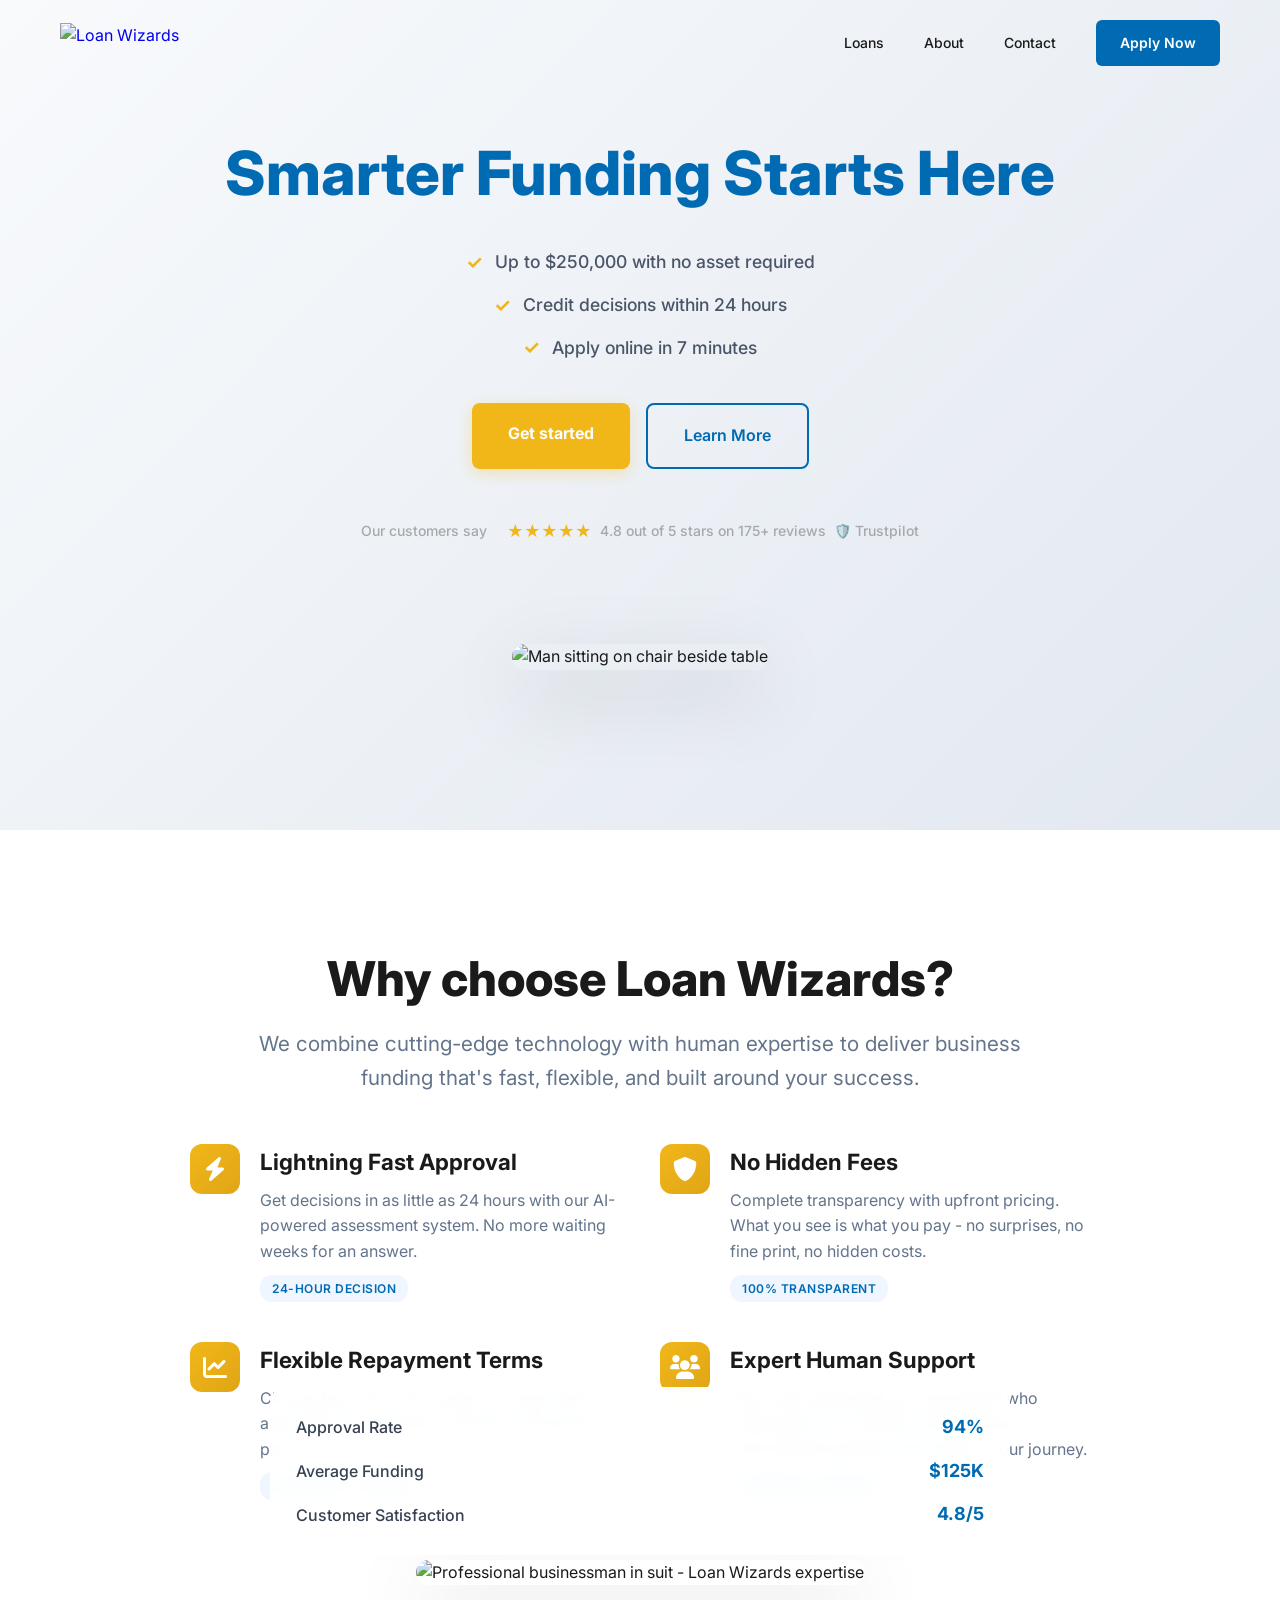
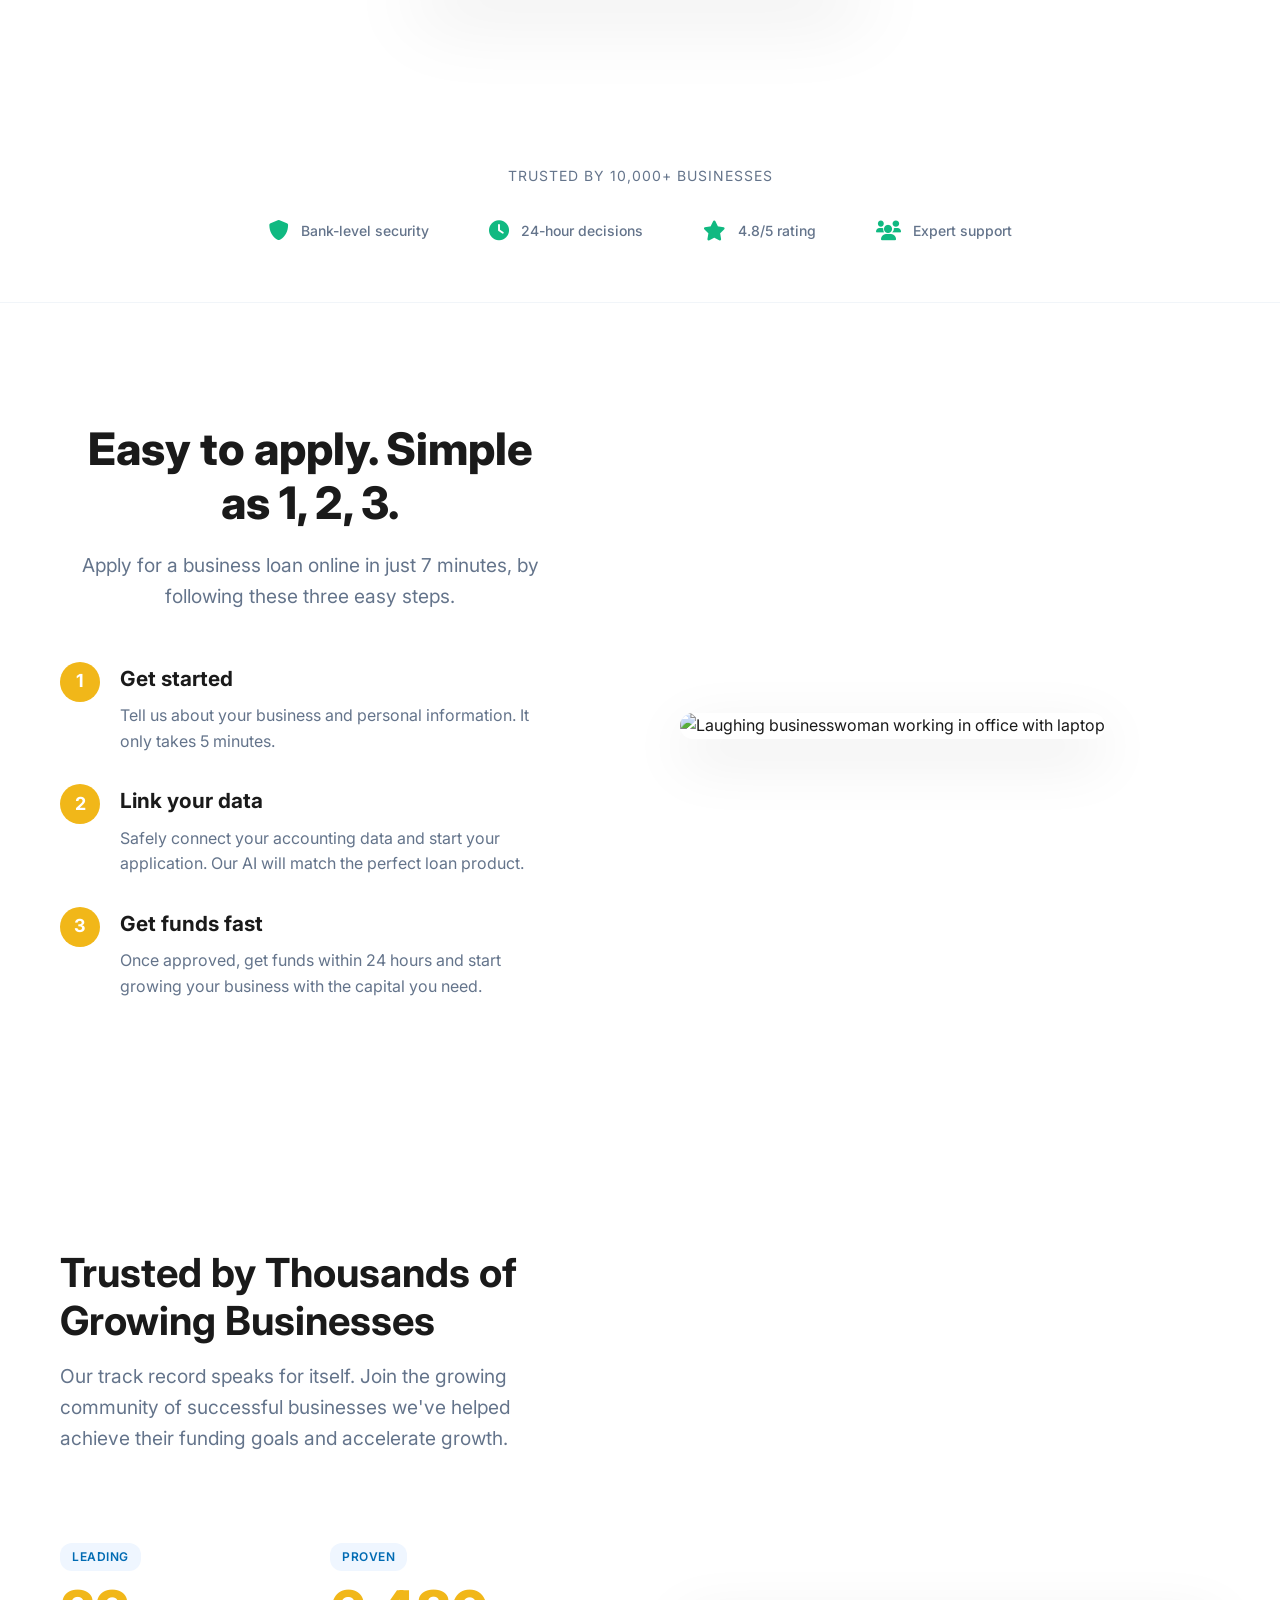
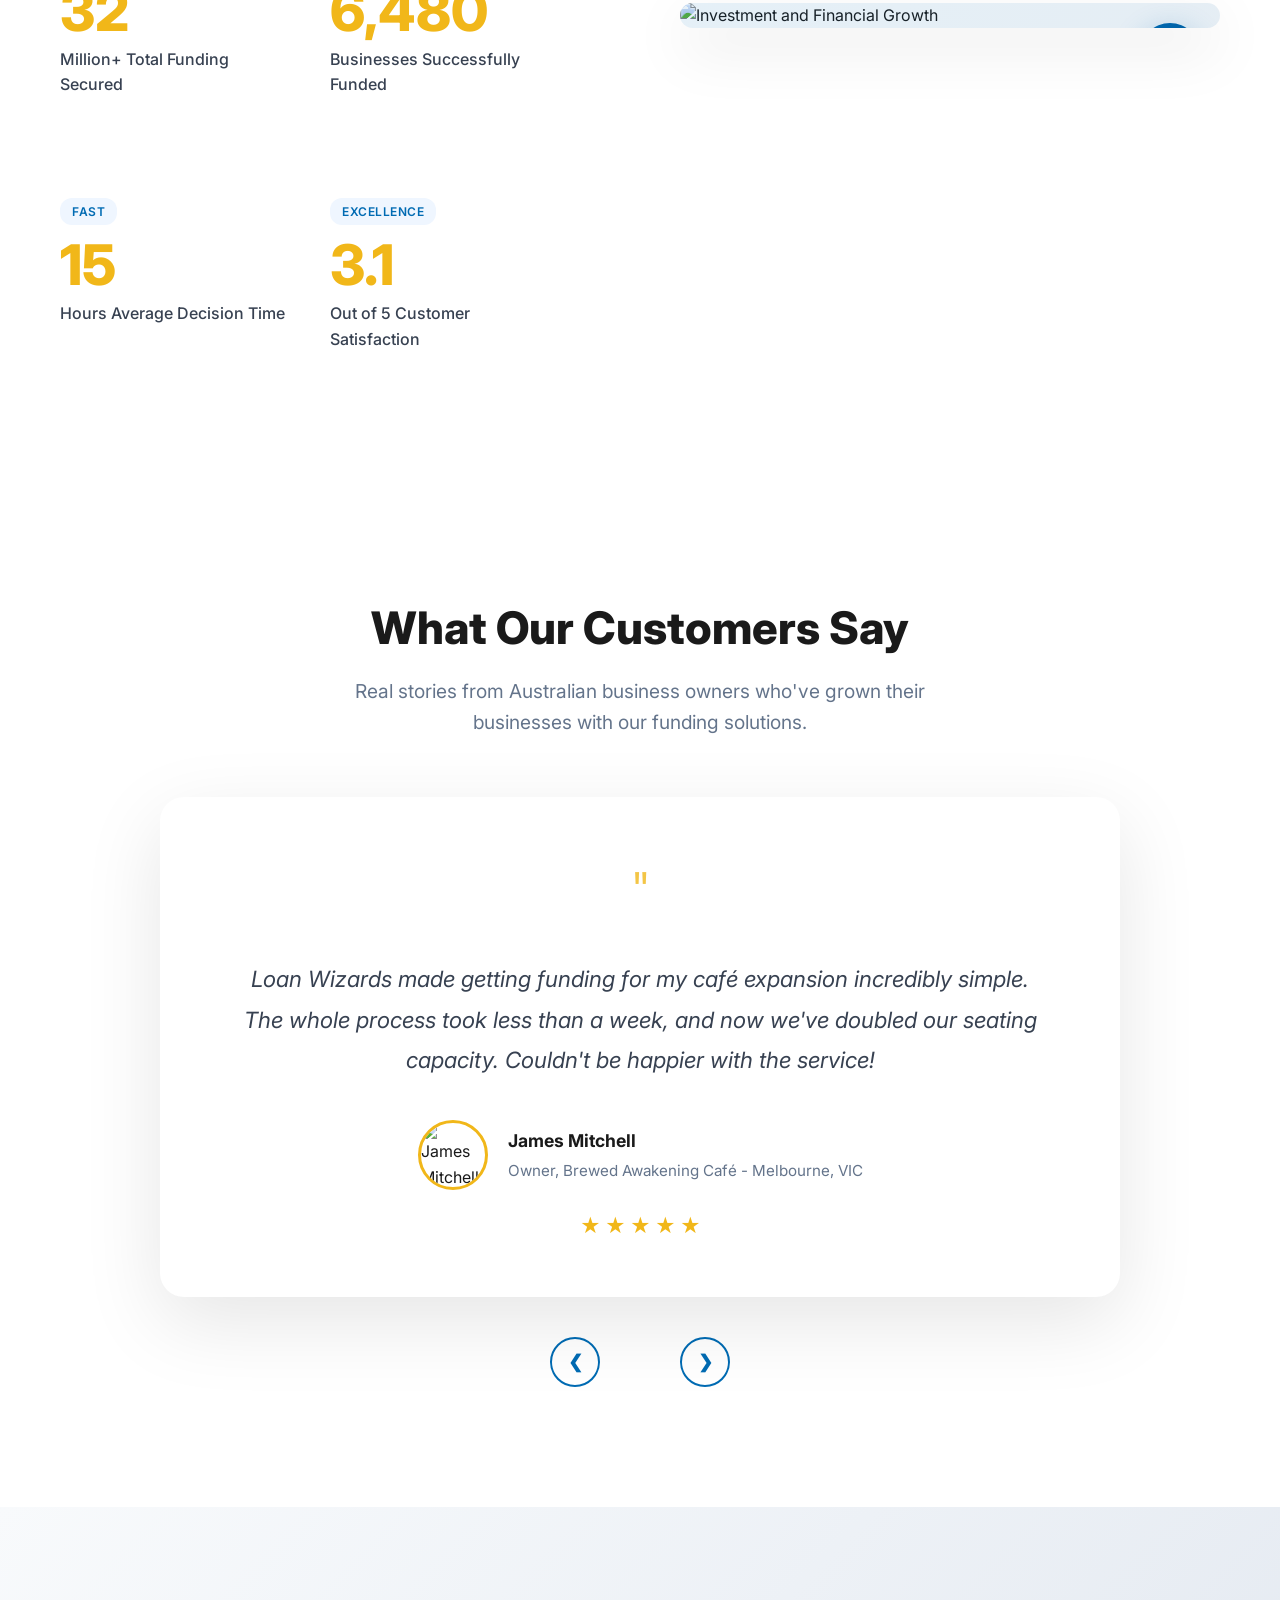
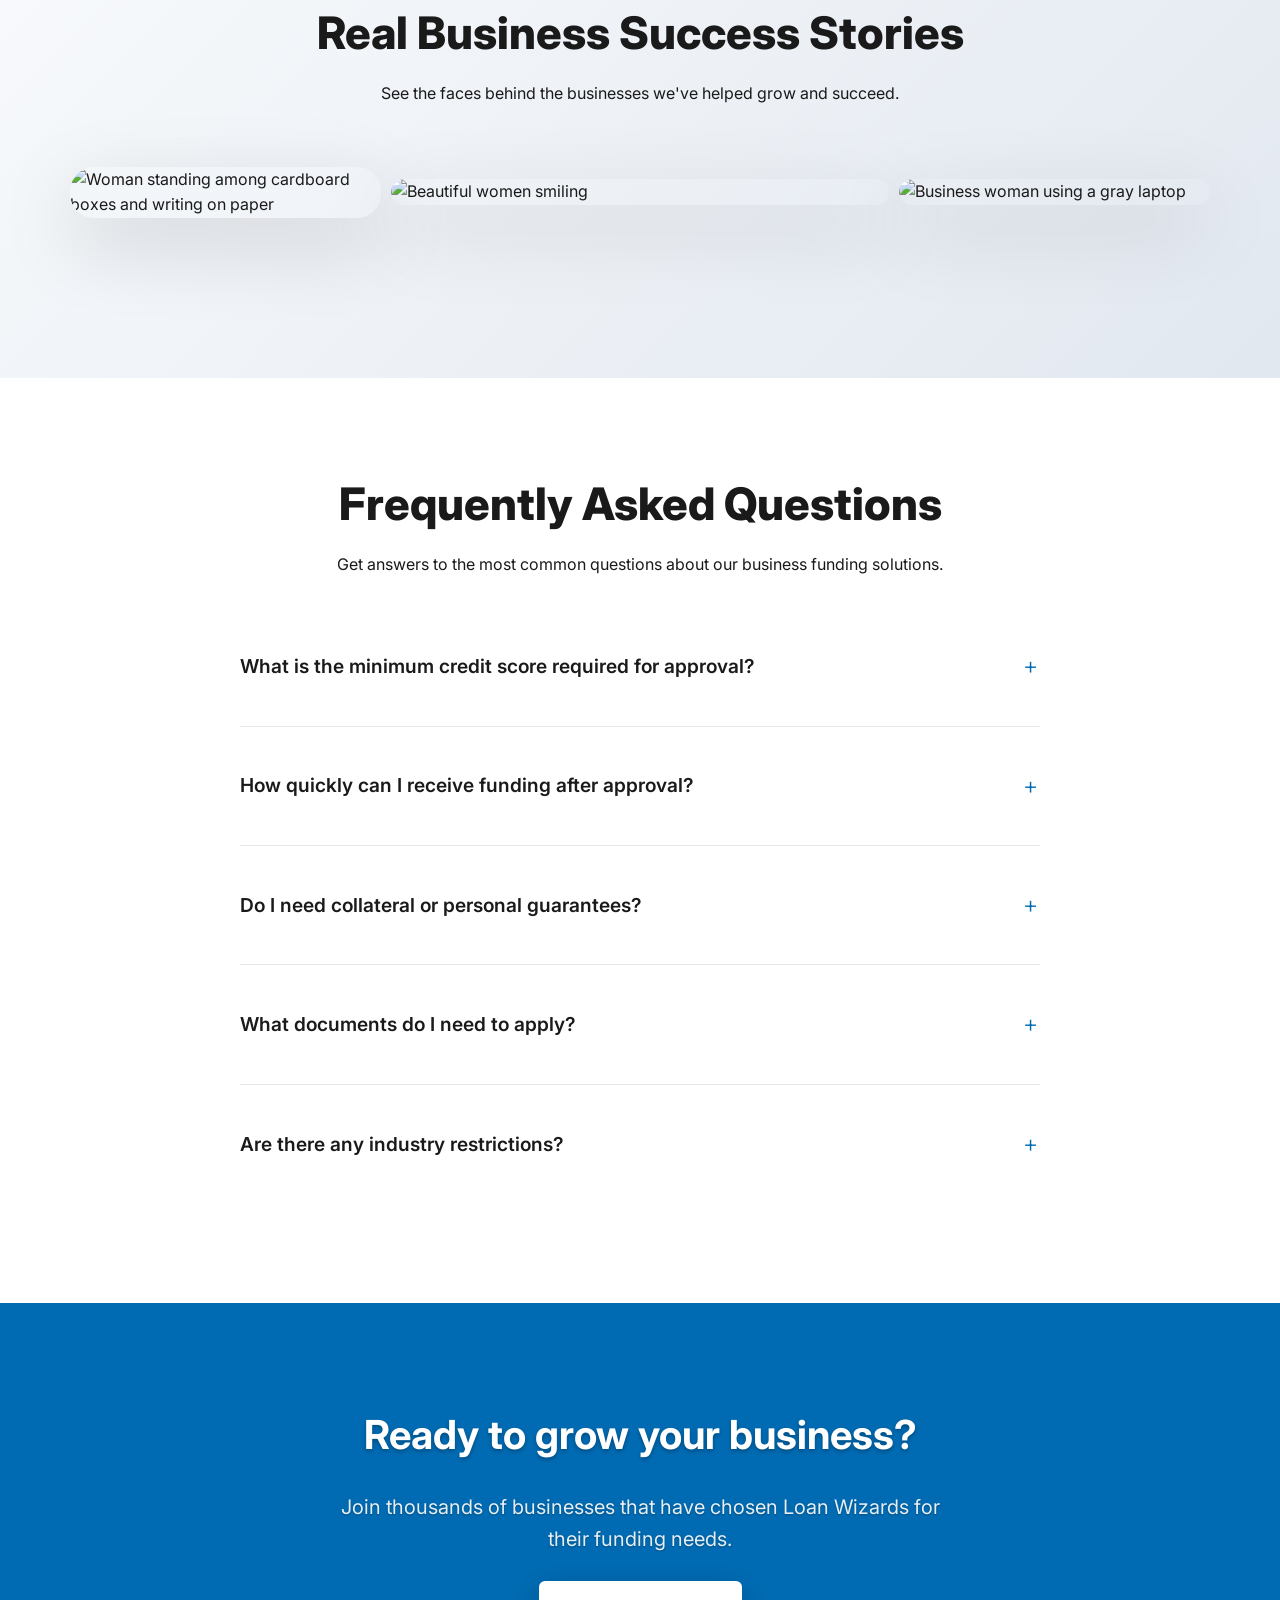
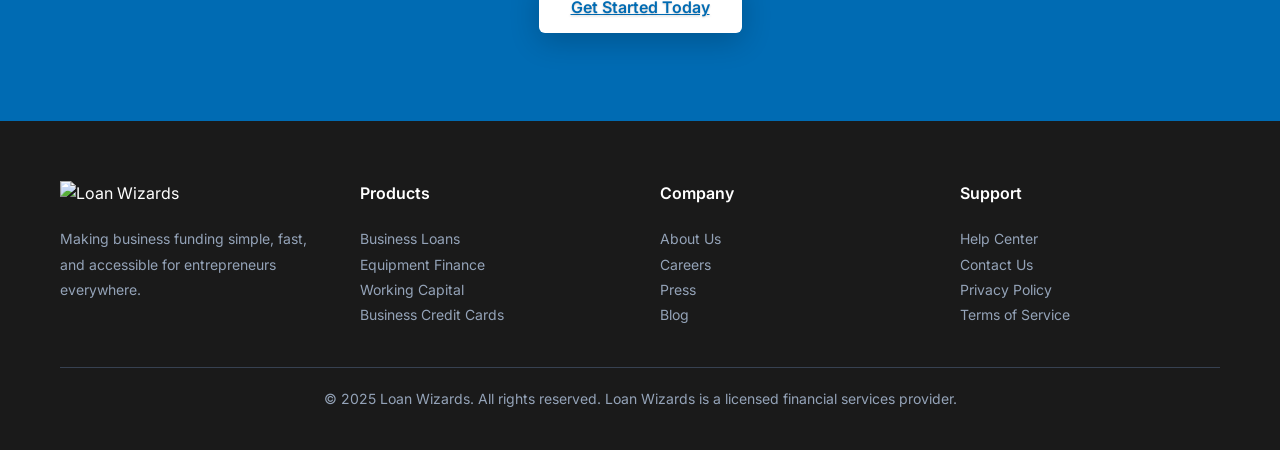
==== index.html @ 568a6875 "Remove left padding from hero features section Co-authored-by: akmalzain880 <akmalzain880@gmail.com>" ====
<!DOCTYPE html>
<html lang="en">
<head>
    <meta charset="UTF-8">
    <meta name="viewport" content="width=device-width, initial-scale=1.0">
    <title>Loan Wizards - Business Funding Made Simple</title>
    <link href="https://fonts.googleapis.com/css2?family=Inter:wght@300;400;500;600;700&display=swap" rel="stylesheet">
    <link href="https://cdnjs.cloudflare.com/ajax/libs/font-awesome/6.0.0/css/all.min.css" rel="stylesheet">
    <style>
        * {
            margin: 0;
            padding: 0;
            box-sizing: border-box;
        }

        body {
            font-family: 'Inter', sans-serif;
            line-height: 1.6;
            color: #1a1a1a;
            overflow-x: hidden;
        }

        .container {
            max-width: 1200px;
            margin: 0 auto;
            padding: 0 20px;
        }

        /* Header */
        .header {
            position: fixed;
            top: 0;
            left: 0;
            right: 0;
            background: transparent;
            z-index: 1000;
            padding: 20px 0;
            transition: background 0.3s ease;
        }

        .header.scrolled {
            background: rgba(255, 255, 255, 0.95);
            backdrop-filter: blur(10px);
            border-bottom: 1px solid rgba(0,0,0,0.1);
        }

        .header-content {
            display: flex;
            align-items: center;
            justify-content: space-between;
        }

        .header-nav-group {
            display: flex;
            align-items: center;
            gap: 40px;
        }

        .logo {
            display: flex;
            align-items: center;
            text-decoration: none;
        }

        .logo img {
            height: 40px;
        }

        .nav-menu {
            display: flex;
            align-items: center;
            gap: 40px;
            list-style: none;
        }

        .nav-menu li a {
            text-decoration: none;
            color: #1a1a1a;
            font-weight: 500;
            font-size: 14px;
            transition: color 0.3s ease;
        }

        .nav-menu li a:hover {
            color: #006bb3;
        }

        .mobile-nav-menu {
            display: none;
            position: absolute;
            top: 100%;
            left: 0;
            right: 0;
            background: white;
            box-shadow: 0 4px 20px rgba(0,0,0,0.1);
            border-top: 1px solid #e5e7eb;
            z-index: 999;
        }

        .mobile-nav-menu.active {
            display: block;
        }

        .mobile-nav-menu ul {
            list-style: none;
            padding: 20px 0;
            margin: 0;
        }

        .mobile-nav-menu li {
            padding: 0;
        }

        .mobile-nav-menu li a {
            display: block;
            padding: 15px 20px;
            color: #1a1a1a;
            text-decoration: none;
            font-weight: 500;
            font-size: 16px;
            border-bottom: 1px solid #f3f4f6;
            transition: background-color 0.3s ease;
        }

        .mobile-nav-menu li a:hover {
            background-color: #f8fafc;
            color: #006bb3;
        }

        .mobile-nav-menu li:last-child a {
            border-bottom: none;
        }

        .mobile-nav-menu .mobile-apply-btn {
            background: #006bb3;
            color: white !important;
            margin: 10px 20px;
            border-radius: 6px;
            text-align: center;
            font-weight: 600;
            border: none;
        }

        .mobile-nav-menu .mobile-apply-btn:hover {
            background: #005494 !important;
            color: #ffffff !important;
            transform: translateY(-1px);
            box-shadow: 0 4px 15px rgba(0, 107, 179, 0.3);
        }

        .mobile-nav-menu .mobile-apply-btn:active {
            background: #004084 !important;
            color: #ffffff !important;
            transform: translateY(0);
            box-shadow: 0 2px 8px rgba(0, 107, 179, 0.2);
        }

        .header-cta {
            background: #006bb3;
            color: white;
            padding: 12px 24px;
            border-radius: 6px;
            text-decoration: none;
            font-weight: 600;
            font-size: 14px;
            transition: all 0.3s ease;
        }

        .header-cta:hover {
            background: #005494;
            color: #ffffff;
            transform: translateY(-1px);
            box-shadow: 0 4px 15px rgba(0, 107, 179, 0.3);
        }

        .header-cta:active {
            background: #004084;
            color: #ffffff;
            transform: translateY(0);
            box-shadow: 0 2px 8px rgba(0, 107, 179, 0.2);
        }

        .mobile-menu-btn {
            display: none;
            background: none;
            border: none;
            font-size: 24px;
            cursor: pointer;
            color: #1a1a1a;
            padding: 8px;
            border-radius: 4px;
            transition: color 0.3s ease;
        }

        .mobile-menu-btn:hover {
            color: #006bb3;
        }

        /* Hero Section */
        .hero {
            padding: 140px 0 120px;
            background: linear-gradient(135deg, #f8fafc 0%, #e2e8f0 100%);
            position: relative;
            color: #1a1a1a;
            min-height: 90vh;
        }

        .hero-container {
            max-width: 1000px;
            margin: 0 auto;
            padding: 0 20px;
            display: flex;
            flex-direction: column;
            align-items: center;
            text-align: center;
        }

        .hero-content {
            text-align: center;
            position: relative;
            z-index: 2;
            margin-bottom: 60px;
        }

        .hero-image-section {
            position: relative;
            z-index: 2;
            width: 100%;
            display: flex;
            justify-content: center;
            align-items: center;
        }

        .hero-single-image {
            display: flex;
            justify-content: center;
            align-items: center;
            margin: 40px 0;
        }

        .hero-main-image {
            width: 100%;
            max-width: 800px;
            height: auto;
            border-radius: 24px;
            box-shadow: 0 25px 80px rgba(0,0,0,0.15);
        }

        /* Business Gallery Section */
        .business-gallery {
            padding: 100px 0;
            background: linear-gradient(135deg, #f8fafc 0%, #e2e8f0 100%);
        }

        .hero-gallery {
            display: grid;
            grid-template-columns: 2fr 3fr 2fr;
            gap: 10px;
            align-items: center;
            margin: 60px 0;
            padding: 0 10px;
        }

        /* FAQ Section */
        .faq {
            padding: 100px 0;
            background: #ffffff;
        }

        .faq-container {
            max-width: 800px;
            margin: 0 auto;
        }

        .faq-item {
            border-bottom: 1px solid #e5e7eb;
            margin-bottom: 20px;
            padding-bottom: 20px;
        }

        .faq-item:last-child {
            border-bottom: none;
            margin-bottom: 0;
        }

        .faq-question {
            display: flex;
            justify-content: space-between;
            align-items: center;
            cursor: pointer;
            padding: 20px 0;
            transition: all 0.3s ease;
        }

        .faq-question:hover {
            color: #006bb3;
        }

        .faq-question h3 {
            font-size: 1.2rem;
            font-weight: 600;
            color: #1a1a1a;
            margin: 0;
            line-height: 1.4;
            flex: 1;
            padding-right: 20px;
        }

        .faq-toggle {
            font-size: 1.5rem;
            font-weight: 300;
            color: #006bb3;
            transition: transform 0.3s ease;
            min-width: 20px;
            text-align: center;
        }

        .faq-item.active .faq-toggle {
            transform: rotate(45deg);
        }

        .faq-answer {
            max-height: 0;
            overflow: hidden;
            transition: max-height 0.3s ease, padding 0.3s ease;
            padding: 0 0 0 0;
        }

        .faq-item.active .faq-answer {
            max-height: 200px;
            padding: 0 0 20px 0;
        }

        .faq-answer p {
            color: #64748b;
            line-height: 1.6;
            margin: 0;
            font-size: 1rem;
        }

        .hero-image {
            position: relative;
            border-radius: 24px;
            overflow: hidden;
            box-shadow: 0 25px 80px rgba(0,0,0,0.15);
            width: 100%;
        }



        .hero-image img {
            width: 100%;
            height: auto;
            display: block;
            border-radius: 24px;
        }



        /* Responsive adjustments */
        @media (min-width: 1200px) {
            .hero-gallery {
                grid-template-columns: 2.5fr 4fr 2.5fr;
            }

            .hero-container {
                max-width: 1200px;
            }

            .hero-main-image {
                max-width: 900px;
            }
        }

        @media (min-width: 1600px) {
            .hero-gallery {
                grid-template-columns: 3fr 5fr 3fr;
                padding: 0 30px;
            }

            .hero-main-image {
                max-width: 1000px;
            }
        }

        .hero h1 {
            font-size: 3.8rem;
            font-weight: 800;
            color: #006bb3;
            margin-bottom: 40px;
            line-height: 1.1;
            text-align: center;
        }

        .hero-features {
            list-style: none;
            margin: 30px 0;
            padding: 0;
            text-align: center;
        }

        .hero-features li {
            display: flex;
            align-items: center;
            justify-content: center;
            margin-bottom: 12px;
            font-size: 1.1rem;
            color: #4a5568;
            font-weight: 500;
        }

        .hero-features li::before {
            content: '✓';
            color: #f1b719;
            font-weight: bold;
            margin-right: 12px;
            font-size: 1.2rem;
        }

        .hero-buttons {
            display: flex;
            gap: 16px;
            margin-top: 40px;
            justify-content: center;
        }

        .btn-primary {
            background: #f1b719;
            color: white;
            padding: 18px 36px;
            border: none;
            border-radius: 8px;
            font-size: 16px;
            font-weight: 700;
            text-decoration: none;
            transition: all 0.3s ease;
            display: inline-block;
            box-shadow: 0 4px 15px rgba(241, 183, 25, 0.3);
        }

        .btn-primary:hover {
            background: #e0a516;
            transform: translateY(-2px);
            box-shadow: 0 6px 20px rgba(241, 183, 25, 0.4);
            color: #1a1a1a;
        }

        .btn-primary:active {
            background: #d49414;
            transform: translateY(0);
            box-shadow: 0 3px 10px rgba(241, 183, 25, 0.3);
            color: #1a1a1a;
        }

        .btn-secondary {
            background: transparent;
            color: #006bb3;
            padding: 18px 36px;
            border: 2px solid #006bb3;
            border-radius: 8px;
            font-size: 16px;
            font-weight: 600;
            text-decoration: none;
            transition: all 0.3s ease;
            display: inline-block;
        }

        .btn-secondary:hover {
            background: #006bb3;
            color: #ffffff;
            border-color: #006bb3;
            transform: translateY(-2px);
            box-shadow: 0 6px 20px rgba(0, 107, 179, 0.3);
        }

        .btn-secondary:active {
            background: #005494;
            color: #ffffff;
            border-color: #005494;
            transform: translateY(0);
            box-shadow: 0 3px 10px rgba(0, 107, 179, 0.2);
        }

        .hero-trust {
            margin-top: 50px;
            display: flex;
            align-items: center;
            justify-content: center;
            gap: 20px;
            flex-wrap: wrap;
        }

        .trust-text {
            color: #a6a9ab;
            font-size: 14px;
            font-weight: 500;
        }

        .trust-rating {
            display: flex;
            align-items: center;
            gap: 8px;
        }

        .stars {
            color: #f1b719;
            font-size: 16px;
        }

        .rating-text {
            color: #a6a9ab;
            font-size: 14px;
            font-weight: 500;
        }

        .trustpilot {
            color: #a6a9ab;
            font-size: 14px;
            font-weight: 500;
        }

        .cta-form {
            background: rgba(255, 255, 255, 0.85);
            backdrop-filter: blur(10px);
            padding: 40px;
            border-radius: 12px;
            box-shadow: 0 8px 30px rgba(0,0,0,0.15);
            border: 1px solid rgba(255, 255, 255, 0.2);
            width: 100%;
            max-width: 450px;
        }

        .form-group {
            margin-bottom: 24px;
            text-align: left;
        }

        .form-group label {
            display: block;
            margin-bottom: 8px;
            font-weight: 600;
            color: #1a1a1a;
            font-size: 14px;
            text-shadow: 0 1px 2px rgba(255, 255, 255, 0.8);
        }

        .form-group input, .form-group select {
            width: 100%;
            padding: 12px 16px;
            border: 1px solid rgba(209, 213, 219, 0.8);
            border-radius: 6px;
            font-size: 16px;
            transition: border-color 0.3s ease;
            background: rgba(255, 255, 255, 0.9);
            color: #1a1a1a;
            font-weight: 500;
        }

        .form-group input:focus, .form-group select:focus {
            outline: none;
            border-color: #006bb3;
            box-shadow: 0 0 0 3px rgba(0, 107, 179, 0.1);
        }

        .cta-button {
            background: #006bb3;
            color: white;
            padding: 16px 32px;
            border: none;
            border-radius: 6px;
            font-size: 16px;
            font-weight: 600;
            cursor: pointer;
            transition: all 0.3s ease;
            width: 100%;
            text-shadow: 0 1px 2px rgba(0, 0, 0, 0.2);
            box-shadow: 0 4px 15px rgba(0, 107, 179, 0.3);
        }

        .cta-button:hover {
            background: #005494 !important;
            color: white !important;
            transform: translateY(-1px);
            box-shadow: 0 6px 20px rgba(0, 107, 179, 0.4);
        }

        .cta-button:active,
        .cta-button:focus {
            background: #004080 !important;
            color: white !important;
            transform: translateY(0);
            box-shadow: 0 2px 10px rgba(0, 107, 179, 0.3);
            outline: none;
        }

        .cta-form .cta-button:hover,
        .cta-form .cta-button:active,
        .cta-form .cta-button:focus {
            background: #005494 !important;
            color: white !important;
        }

        .form-note {
            text-align: center;
            font-size: 12px;
            color: #374151;
            margin-top: 16px;
            font-weight: 500;
            text-shadow: 0 1px 2px rgba(255, 255, 255, 0.8);
        }

        /* Trust Indicators */
        .trust-section {
            padding: 60px 0;
            background: white;
            border-bottom: 1px solid #f1f5f9;
        }

        .trust-content {
            text-align: center;
        }

        .trust-title {
            font-size: 14px;
            color: #64748b;
            margin-bottom: 32px;
            text-transform: uppercase;
            letter-spacing: 1px;
        }

        .trust-logos {
            display: flex;
            align-items: center;
            justify-content: center;
            gap: 60px;
            flex-wrap: wrap;
        }

        .trust-item {
            display: flex;
            align-items: center;
            gap: 12px;
            color: #64748b;
            font-size: 14px;
            font-weight: 500;
        }

        .trust-item i {
            font-size: 20px;
            color: #10b981;
        }

        /* Why Choose Section - Revamped Design */
        .features {
            padding: 120px 0;
            background: white;
            position: relative;
        }

        .why-choose-container {
            max-width: 1000px;
            margin: 0 auto;
            padding: 0 20px;
            display: flex;
            flex-direction: column;
            align-items: center;
            text-align: center;
        }

        .why-choose-content {
            padding-right: 0;
            margin-bottom: 60px;
            width: 100%;
        }

        .features-header {
            margin-bottom: 50px;
            text-align: center;
        }

        .features h2 {
            font-size: 3rem;
            font-weight: 800;
            color: #1a1a1a;
            margin-bottom: 20px;
            line-height: 1.2;
            text-align: center;
        }

        .features-subtitle {
            font-size: 1.3rem;
            color: #64748b;
            line-height: 1.6;
            margin-bottom: 40px;
            text-align: center;
            max-width: 800px;
            margin-left: auto;
            margin-right: auto;
        }

        .why-choose-benefits {
            list-style: none;
            padding: 0;
            margin: 0;
            display: grid;
            grid-template-columns: 1fr 1fr;
            gap: 40px;
            max-width: 900px;
            margin-left: auto;
            margin-right: auto;
        }

        .benefit-item {
            display: flex;
            align-items: flex-start;
            margin-bottom: 0;
            padding: 0;
            background: none;
            border-radius: 0;
            box-shadow: none;
            transition: none;
            text-align: left;
        }

        .benefit-item:hover {
            transform: none;
            box-shadow: none;
        }

        .benefit-icon {
            width: 50px;
            height: 50px;
            background: linear-gradient(135deg, #f1b719 0%, #e0a516 100%);
            border-radius: 12px;
            display: flex;
            align-items: center;
            justify-content: center;
            font-size: 24px;
            color: white;
            margin-right: 20px;
            flex-shrink: 0;
        }

        .benefit-content h3 {
            font-size: 1.4rem;
            font-weight: 700;
            color: #1a1a1a;
            margin: 0 0 8px 0;
        }

        .benefit-content p {
            color: #64748b;
            line-height: 1.6;
            margin: 0;
            font-size: 1rem;
        }

        .benefit-metric {
            background: #eff6ff;
            color: #006bb3;
            padding: 4px 12px;
            border-radius: 12px;
            font-size: 12px;
            font-weight: 600;
            text-transform: uppercase;
            letter-spacing: 0.5px;
            margin-top: 10px;
            display: inline-block;
        }

        .why-choose-image {
            position: relative;
            width: 100%;
            max-width: 800px;
        }

        .why-choose-image img {
            width: 100%;
            height: 500px;
            object-fit: cover;
            border-radius: 24px;
            box-shadow: 0 25px 80px rgba(0,0,0,0.15);
        }

        .image-overlay {
            position: absolute;
            bottom: 30px;
            left: 30px;
            right: 30px;
            background: rgba(255, 255, 255, 0.95);
            backdrop-filter: blur(10px);
            border-radius: 16px;
            padding: 25px;
            border: 1px solid rgba(255, 255, 255, 0.2);
        }

        .overlay-stat {
            display: flex;
            align-items: center;
            justify-content: space-between;
            margin-bottom: 15px;
        }

        .overlay-stat:last-child {
            margin-bottom: 0;
        }

        .stat-label {
            font-size: 14px;
            color: #64748b;
            font-weight: 500;
        }

        .stat-value {
            font-size: 18px;
            font-weight: 700;
            color: #006bb3;
        }

        /* How It Works - Moula Style */
        .how-it-works {
            padding: 120px 0;
            background: white;
            position: relative;
        }

        .how-it-works-container {
            max-width: 1200px;
            margin: 0 auto;
            padding: 0 20px;
            display: grid;
            grid-template-columns: 1fr 1fr;
            gap: 80px;
            align-items: center;
        }

        .how-it-works-content {
            padding-right: 40px;
        }

        .section-header {
            margin-bottom: 50px;
            text-align: center;
        }

        .section-header h2 {
            font-size: 2.8rem;
            font-weight: 800;
            color: #1a1a1a;
            margin-bottom: 20px;
            line-height: 1.2;
        }

        .section-subtitle {
            font-size: 1.2rem;
            color: #64748b;
            margin-bottom: 40px;
            line-height: 1.6;
        }

        .steps-list {
            list-style: none;
            padding: 0;
            margin: 0;
        }

        .step-item {
            display: flex;
            align-items: flex-start;
            margin-bottom: 30px;
            padding: 0;
        }

        .step-number {
            width: 40px;
            height: 40px;
            background: #f1b719;
            color: white;
            border-radius: 50%;
            display: flex;
            align-items: center;
            justify-content: center;
            font-size: 18px;
            font-weight: 700;
            margin-right: 20px;
            flex-shrink: 0;
        }

        .step-content h3 {
            font-size: 1.3rem;
            font-weight: 700;
            color: #1a1a1a;
            margin-bottom: 8px;
        }

        .step-content p {
            color: #64748b;
            line-height: 1.6;
            font-size: 1rem;
            margin: 0;
        }

        .how-it-works-image {
            position: relative;
        }

        .how-it-works-image img {
            width: 100%;
            height: 500px;
            object-fit: cover;
            border-radius: 16px;
            box-shadow: 0 20px 60px rgba(0,0,0,0.1);
        }

        /* Testimonials Section - Redesigned */
        .testimonials {
            padding: 120px 0;
            background: #ffffff;
            position: relative;
        }

        .testimonials-container {
            max-width: 1000px;
            margin: 0 auto;
            padding: 0 20px;
        }

        .testimonials-header {
            text-align: center;
            margin-bottom: 60px;
        }

        .testimonials-header h2 {
            font-size: 2.8rem;
            font-weight: 800;
            color: #1a1a1a;
            margin-bottom: 20px;
            line-height: 1.2;
        }

        .testimonials-header p {
            font-size: 1.2rem;
            color: #64748b;
            max-width: 600px;
            margin: 0 auto;
        }

        /* Simple Carousel Container */
        .testimonial-carousel {
            position: relative;
            background: white;
            border-radius: 24px;
            box-shadow: 0 25px 80px rgba(0,0,0,0.1);
            overflow: hidden;
            min-height: 500px;
        }

        .testimonial-wrapper {
            position: relative;
            width: 100%;
            height: 500px;
            overflow: hidden;
        }

        .testimonial-slide {
            position: absolute;
            top: 0;
            left: 0;
            width: 100%;
            height: 100%;
            opacity: 0;
            visibility: hidden;
            transition: opacity 0.5s ease-in-out, visibility 0.5s ease-in-out;
            display: flex;
            flex-direction: column;
            justify-content: center;
            align-items: center;
            padding: 60px 40px;
            box-sizing: border-box;
        }

        .testimonial-slide.active {
            opacity: 1;
            visibility: visible;
        }

        .quote-icon {
            font-size: 3rem;
            color: #f1b719;
            margin-bottom: 30px;
            opacity: 0.8;
        }

        .testimonial-text {
            font-size: 1.4rem;
            line-height: 1.8;
            color: #374151;
            text-align: center;
            font-style: italic;
            margin-bottom: 40px;
            max-width: 800px;
        }

        .testimonial-author-info {
            display: flex;
            align-items: center;
            gap: 20px;
            margin-bottom: 20px;
        }

        .author-avatar {
            width: 70px;
            height: 70px;
            border-radius: 50%;
            object-fit: cover;
            border: 3px solid #f1b719;
        }

        .author-details h4 {
            font-size: 1.1rem;
            font-weight: 700;
            color: #1a1a1a;
            margin: 0 0 4px 0;
        }

        .author-details p {
            color: #64748b;
            font-size: 0.95rem;
            margin: 0;
        }

        .testimonial-rating {
            display: flex;
            gap: 4px;
            justify-content: center;
        }

        .star-icon {
            color: #f1b719;
            font-size: 20px;
        }

        /* Navigation Controls */
        .carousel-controls {
            display: flex;
            justify-content: center;
            align-items: center;
            gap: 40px;
            margin-top: 40px;
        }

        .control-btn {
            width: 50px;
            height: 50px;
            border: 2px solid #006bb3;
            background: white;
            border-radius: 50%;
            display: flex;
            align-items: center;
            justify-content: center;
            cursor: pointer;
            transition: all 0.3s ease;
            color: #006bb3;
            font-size: 18px;
            font-weight: bold;
        }

        .control-btn:hover {
            background: #006bb3 !important;
            color: white !important;
            transform: translateY(-2px);
            box-shadow: 0 8px 25px rgba(0, 107, 179, 0.3);
        }

        .control-btn:active {
            background: #005494 !important;
            color: white !important;
            transform: translateY(0px);
        }

        .dots-container {
            display: flex;
            gap: 10px;
        }

        .dot {
            width: 10px;
            height: 10px;
            border-radius: 50%;
            background: #cbd5e1;
            cursor: pointer;
            transition: all 0.3s ease;
        }

        .dot.active {
            background: #f1b719;
            transform: scale(1.3);
        }

        .dot:hover {
            background: #f1b719;
            opacity: 0.7;
        }

        /* Stats Section - Side by Side Layout */
        .stats {
            padding: 100px 0;
            background: white;
            color: #1a1a1a;
        }

        .stats-container {
            display: grid;
            grid-template-columns: 1fr 1fr;
            gap: 80px;
            align-items: center;
        }

        .stats-content {
            padding-right: 40px;
        }

        .stats-header {
            margin-bottom: 60px;
        }

        .stats-title {
            font-size: 2.5rem;
            font-weight: 700;
            color: #1a1a1a;
            margin-bottom: 16px;
            line-height: 1.2;
        }

        .stats-subtitle {
            font-size: 1.2rem;
            color: #64748b;
            line-height: 1.6;
        }

        .stats-grid {
            display: grid;
            grid-template-columns: repeat(2, 1fr);
            gap: 40px;
        }

        .stat {
            text-align: left;
            position: relative;
            padding: 30px 0;
        }

        .stat-number {
            font-size: 3.5rem;
            font-weight: 800;
            color: #f1b719;
            margin-bottom: 8px;
            line-height: 1;
            display: block;
        }

        .stat-label {
            color: #374151;
            font-size: 16px;
            font-weight: 500;
            line-height: 1.4;
        }

        .stat-highlight {
            background: #eff6ff;
            color: #006bb3;
            padding: 4px 12px;
            border-radius: 12px;
            font-size: 12px;
            font-weight: 600;
            text-transform: uppercase;
            letter-spacing: 0.5px;
            display: inline-block;
            margin-bottom: 12px;
        }

        .stats-image {
            position: relative;
            border-radius: 20px;
            overflow: hidden;
            box-shadow: 0 20px 60px rgba(0,0,0,0.1);
        }

        .stats-image img {
            width: 100%;
            height: auto;
            object-fit: contain;
            display: block;
        }

        .stats-image::before {
            content: '';
            position: absolute;
            top: 0;
            left: 0;
            right: 0;
            bottom: 0;
            background: linear-gradient(135deg, rgba(0, 107, 179, 0.1) 0%, rgba(0, 84, 148, 0.1) 100%);
            z-index: 1;
        }

        /* Animation for counting numbers */
        @keyframes countUp {
            from {
                opacity: 0;
                transform: translateY(20px);
            }
            to {
                opacity: 1;
                transform: translateY(0);
            }
        }

        .stat.animate .stat-number {
            animation: countUp 0.8s ease-out;
        }

        /* Floating decoration */
        .stats-decoration {
            position: absolute;
            top: 20px;
            right: 20px;
            width: 60px;
            height: 60px;
            background: linear-gradient(135deg, #006bb3, #005494);
            border-radius: 50%;
            display: flex;
            align-items: center;
            justify-content: center;
            color: white;
            font-size: 24px;
            z-index: 2;
            box-shadow: 0 8px 30px rgba(0, 107, 179, 0.3);
        }

        /* Final CTA */
        .final-cta {
            padding: 100px 0;
            background-color: #006bb3;
            background-image: linear-gradient(rgba(0, 107, 179, 0.85), rgba(0, 84, 148, 0.85)), url('https://images.unsplash.com/photo-1554224155-6726b3ff858f?ixlib=rb-4.0.3&auto=format&fit=crop&w=2426&q=80');
            background-size: cover;
            background-position: center;
            background-attachment: fixed;
            background-repeat: no-repeat;
            text-align: center;
            color: white;
            position: relative;
        }

        .final-cta h2 {
            font-size: 2.5rem;
            font-weight: 700;
            color: white;
            margin-bottom: 24px;
            text-shadow: 0 2px 4px rgba(0,0,0,0.3);
        }

        .final-cta p {
            font-size: 1.25rem;
            color: rgba(255, 255, 255, 0.9);
            margin-bottom: 40px;
            max-width: 600px;
            margin-left: auto;
            margin-right: auto;
            text-shadow: 0 1px 2px rgba(0,0,0,0.3);
        }

        .final-cta .cta-button {
            background: white;
            color: #006bb3;
            box-shadow: 0 8px 30px rgba(0,0,0,0.2);
        }

        .final-cta .cta-button:hover {
            background: #f8fafc;
            transform: translateY(-2px);
            box-shadow: 0 12px 40px rgba(0,0,0,0.3);
        }

        /* Footer */
        .footer {
            background: #1a1a1a;
            color: white;
            padding: 60px 0 40px;
        }

        .footer-content {
            display: grid;
            grid-template-columns: repeat(auto-fit, minmax(250px, 1fr));
            gap: 40px;
            margin-bottom: 40px;
        }

        .footer-section h3 {
            font-size: 16px;
            font-weight: 600;
            margin-bottom: 20px;
            color: white;
        }

        .footer-section p, .footer-section a {
            color: #94a3b8;
            line-height: 1.8;
            text-decoration: none;
            font-size: 14px;
            transition: color 0.3s ease;
        }

        .footer-section a:hover {
            color: white;
        }

        .footer-bottom {
            border-top: 1px solid #374151;
            padding-top: 20px;
            text-align: center;
            color: #94a3b8;
            font-size: 14px;
        }

                 /* Mobile Responsive */
        @media (max-width: 768px) {
            .header-nav-group {
                display: none;
            }

            .mobile-menu-btn {
                display: block;
            }

            .hero {
                padding: 120px 0 80px;
                min-height: auto;
            }

            .hero-container {
                padding: 0 15px;
            }

            .hero-content {
                margin-bottom: 40px;
                order: 1;
            }

            .hero-image-section {
                order: 2;
            }

            .hero-single-image {
                margin: 20px 0;
            }

            .hero-main-image {
                max-width: 100%;
            }

            .hero-features {
                text-align: center;
                padding-left: 0 !important;
            }

            .hero-features li {
                display: block;
                text-align: center;
                justify-content: center;
            }

            .hero-features li::before {
                display: none;
            }

            .trust-rating {
                justify-content: center;
                flex-wrap: wrap;
                gap: 4px;
            }

            .hero-trust {
                text-align: center;
            }

            .hero-gallery {
                grid-template-columns: 1fr;
                gap: 20px;
            }

            .how-it-works-container {
                grid-template-columns: 1fr;
                gap: 50px;
            }

            .how-it-works-content {
                padding-right: 0;
                order: 2;
            }

            .how-it-works-image {
                order: 1;
            }

            .how-it-works-image img {
                height: 300px;
            }

            .section-header h2 {
                font-size: 2.2rem;
            }

            .testimonials-header h2 {
                font-size: 2.2rem;
            }

            .testimonial-card {
                padding: 40px 20px;
            }

            .testimonial-quote {
                font-size: 1.1rem;
            }

            .testimonial-author {
                flex-direction: column;
                gap: 15px;
            }

            .author-image {
                width: 60px;
                height: 60px;
            }

            .testimonial-slide {
                padding: 40px 20px;
            }

            .testimonial-text {
                font-size: 1.2rem;
            }

            .testimonial-author-info {
                flex-direction: column;
                gap: 15px;
                text-align: center;
            }

            .author-avatar {
                width: 60px;
                height: 60px;
            }

            .carousel-controls {
                gap: 20px;
            }

            .control-btn {
                width: 45px;
                height: 45px;
                font-size: 16px;
            }

            .why-choose-container {
                padding: 0 15px;
            }

            .why-choose-content {
                margin-bottom: 40px;
            }

            .why-choose-benefits {
                grid-template-columns: 1fr;
                gap: 30px;
            }

            .why-choose-image img {
                height: 350px;
            }

            .features h2 {
                font-size: 2.2rem;
            }

            .benefit-item {
                padding: 0;
                margin-bottom: 0;
            }

            .benefit-icon {
                width: 45px;
                height: 45px;
                font-size: 20px;
                margin-right: 15px;
            }

            .benefit-content h3 {
                font-size: 1.2rem;
            }

            .image-overlay {
                bottom: 20px;
                left: 20px;
                right: 20px;
                padding: 20px;
            }

            .hero-content {
                order: 2;
            }

            .hero-buttons {
                flex-direction: column;
                gap: 12px;
            }

            .btn-primary,
            .btn-secondary {
                text-align: center;
            }

            .hero-trust {
                justify-content: center;
                text-align: center;
                margin-top: 40px;
            }

            .trust-rating {
                flex-direction: column;
                gap: 4px;
            }

            .final-cta {
                background-attachment: scroll;
            }

            .hero h1 {
                font-size: 2.5rem;
                margin-top: 0;
            }

            .hero p {
                font-size: 1.1rem;
                padding-right: 0;
            }

            .features h2,
            .section-header h2,
            .final-cta h2 {
                font-size: 2rem;
            }

            .cta-form {
                padding: 24px;
            }

            .trust-logos {
                gap: 30px;
            }

            .container {
                padding: 0 16px;
            }

            /* Features mobile */
            .feature-item {
                flex-direction: column;
                gap: 30px;
                text-align: center;
            }

            .feature-item:nth-child(even) {
                flex-direction: column;
            }

            .feature-visual {
                order: -1;
            }

            /* Timeline mobile */
            .timeline::before {
                left: 30px;
            }

            .timeline-item {
                width: 100%;
                left: 0 !important;
                padding-left: 80px !important;
                padding-right: 0 !important;
                text-align: left !important;
            }

            .timeline-item .timeline-dot {
                left: 20px !important;
                right: auto !important;
            }

            .timeline-item .timeline-icon {
                left: 10px !important;
                right: auto !important;
            }

            .timeline-item .timeline-content::after {
                display: none;
            }

            /* Stats mobile */
            .stats {
                padding: 80px 0;
            }

            .stats-container {
                grid-template-columns: 1fr;
                gap: 60px;
            }

            .stats-content {
                padding-right: 0;
                order: 2;
            }

            .stats-image {
                order: 1;
                margin-bottom: 40px;
            }

            .stats-image img {
                height: auto;
            }

            .stats-title {
                font-size: 2rem;
            }

            .stats-grid {
                grid-template-columns: 1fr;
                gap: 30px;
            }

            .stat-number {
                font-size: 2.5rem;
            }
        }

        /* Animations */
        .fade-in {
            opacity: 0;
            transform: translateY(30px);
            transition: all 0.6s ease-out;
        }

        .fade-in.visible {
            opacity: 1;
            transform: translateY(0);
        }
    </style>
</head>
<body>
    <header class="header">
        <div class="container">
            <div class="header-content">
                <a href="#" class="logo">
                    <img src="https://www.devmerce.com/wp-content/uploads/2025/07/Loan-Wizard-Logoonly_.png" alt="Loan Wizards">
                </a>
                <div class="header-nav-group">
                    <nav>
                        <ul class="nav-menu">
                            <li><a href="#loans">Loans</a></li>
                            <li><a href="#about">About</a></li>
                            <li><a href="#contact">Contact</a></li>
                        </ul>
                    </nav>
                    <a href="#apply" class="header-cta">Apply Now</a>
                </div>
                <button class="mobile-menu-btn">
                    <i class="fas fa-bars"></i>
                </button>
            </div>
            <div class="mobile-nav-menu">
                <ul>
                    <li><a href="#loans">Loans</a></li>
                    <li><a href="#about">About</a></li>
                    <li><a href="#contact">Contact</a></li>
                    <li><a href="#apply" class="mobile-apply-btn">Apply Now</a></li>
                </ul>
            </div>
        </div>
    </header>

    <section class="hero">
        <div class="container">
            <div class="hero-container">
                <div class="hero-content">
                    <h1>Smarter Funding Starts Here</h1>
                    <ul class="hero-features">
                        <li>Up to $250,000 with no asset required</li>
                        <li>Credit decisions within 24 hours</li>
                        <li>Apply online in 7 minutes</li>
                    </ul>
                    <div class="hero-buttons">
                        <a href="#apply" class="btn-primary">Get started</a>
                        <a href="#learn-more" class="btn-secondary">Learn More</a>
                    </div>
                    <div class="hero-trust">
                        <span class="trust-text">Our customers say</span>
                        <div class="trust-rating">
                            <div class="stars">★★★★★</div>
                            <span class="rating-text">4.8 out of 5 stars on 175+ reviews</span>
                            <span class="trustpilot">🛡️ Trustpilot</span>
                        </div>
                    </div>
                </div>
                <div class="hero-image-section">
                    <div class="hero-single-image">
                        <img src="https://images.pexels.com/photos/834863/pexels-photo-834863.jpeg?auto=compress&cs=tinysrgb&w=1260&h=750&dpr=1" alt="Man sitting on chair beside table" class="hero-main-image">
                    </div>
                </div>
            </div>
        </div>
    </section>

    <section class="features">
        <div class="why-choose-container">
            <div class="why-choose-content">
                <div class="features-header fade-in">
                    <h2>Why choose Loan Wizards?</h2>
                    <p class="features-subtitle">We combine cutting-edge technology with human expertise to deliver business funding that's fast, flexible, and built around your success.</p>
                </div>
                
                <ul class="why-choose-benefits">
                    <li class="benefit-item fade-in">
                        <div class="benefit-icon">
                            <i class="fas fa-bolt"></i>
                        </div>
                        <div class="benefit-content">
                            <h3>Lightning Fast Approval</h3>
                            <p>Get decisions in as little as 24 hours with our AI-powered assessment system. No more waiting weeks for an answer.</p>
                            <span class="benefit-metric">24-Hour Decision</span>
                        </div>
                    </li>
                    
                    <li class="benefit-item fade-in">
                        <div class="benefit-icon">
                            <i class="fas fa-shield-alt"></i>
                        </div>
                        <div class="benefit-content">
                            <h3>No Hidden Fees</h3>
                            <p>Complete transparency with upfront pricing. What you see is what you pay - no surprises, no fine print, no hidden costs.</p>
                            <span class="benefit-metric">100% Transparent</span>
                        </div>
                    </li>
                    
                    <li class="benefit-item fade-in">
                        <div class="benefit-icon">
                            <i class="fas fa-chart-line"></i>
                        </div>
                        <div class="benefit-content">
                            <h3>Flexible Repayment Terms</h3>
                            <p>Choose terms from 3 months to 5 years that align with your business cash flow and growth plans.</p>
                            <span class="benefit-metric">3 Months - 5 Years</span>
                        </div>
                    </li>
                    
                    <li class="benefit-item fade-in">
                        <div class="benefit-icon">
                            <i class="fas fa-users"></i>
                        </div>
                        <div class="benefit-content">
                            <h3>Expert Human Support</h3>
                            <p>Work with dedicated loan specialists who understand your industry and provide personalized guidance throughout your journey.</p>
                            <span class="benefit-metric">Personal Advisor</span>
                        </div>
                    </li>
                </ul>
            </div>
            
            <div class="why-choose-image fade-in">
                <img src="https://images.pexels.com/photos/8428066/pexels-photo-8428066.jpeg?auto=compress&cs=tinysrgb&w=1260&h=750&dpr=1" alt="Professional businessman in suit - Loan Wizards expertise">
                <div class="image-overlay">
                    <div class="overlay-stat">
                        <span class="stat-label">Approval Rate</span>
                        <span class="stat-value">94%</span>
                    </div>
                    <div class="overlay-stat">
                        <span class="stat-label">Average Funding</span>
                        <span class="stat-value">$125K</span>
                    </div>
                    <div class="overlay-stat">
                        <span class="stat-label">Customer Satisfaction</span>
                        <span class="stat-value">4.8/5</span>
                    </div>
                </div>
            </div>
        </div>
    </section>

    <section class="trust-section">
        <div class="container">
            <div class="trust-content">
                <p class="trust-title">Trusted by 10,000+ businesses</p>
                <div class="trust-logos">
                    <div class="trust-item">
                        <i class="fas fa-shield-alt"></i>
                        <span>Bank-level security</span>
                    </div>
                    <div class="trust-item">
                        <i class="fas fa-clock"></i>
                        <span>24-hour decisions</span>
                    </div>
                    <div class="trust-item">
                        <i class="fas fa-star"></i>
                        <span>4.8/5 rating</span>
                    </div>
                    <div class="trust-item">
                        <i class="fas fa-users"></i>
                        <span>Expert support</span>
                    </div>
                </div>
            </div>
        </div>
    </section>

    <section class="how-it-works">
        <div class="how-it-works-container">
            <div class="how-it-works-content">
                <div class="section-header fade-in">
                    <h2>Easy to apply. Simple as 1, 2, 3.</h2>
                    <p class="section-subtitle">Apply for a business loan online in just 7 minutes, by following these three easy steps.</p>
                </div>
                <ol class="steps-list">
                    <li class="step-item fade-in">
                        <div class="step-number">1</div>
                        <div class="step-content">
                            <h3>Get started</h3>
                            <p>Tell us about your business and personal information. It only takes 5 minutes.</p>
                        </div>
                    </li>
                    <li class="step-item fade-in">
                        <div class="step-number">2</div>
                        <div class="step-content">
                            <h3>Link your data</h3>
                            <p>Safely connect your accounting data and start your application. Our AI will match the perfect loan product.</p>
                        </div>
                    </li>
                    <li class="step-item fade-in">
                        <div class="step-number">3</div>
                        <div class="step-content">
                            <h3>Get funds fast</h3>
                            <p>Once approved, get funds within 24 hours and start growing your business with the capital you need.</p>
                        </div>
                    </li>
                </ol>
            </div>
            <div class="how-it-works-image fade-in">
                <img src="https://images.pexels.com/photos/3756679/pexels-photo-3756679.jpeg?auto=compress&cs=tinysrgb&w=1260&h=750&dpr=1" alt="Laughing businesswoman working in office with laptop">
            </div>
        </div>
    </section>

    <section class="stats">
        <div class="container">
            <div class="stats-container">
                <div class="stats-content">
                    <div class="stats-header fade-in">
                        <h2 class="stats-title">Trusted by Thousands of Growing Businesses</h2>
                        <p class="stats-subtitle">Our track record speaks for itself. Join the growing community of successful businesses we've helped achieve their funding goals and accelerate growth.</p>
                    </div>
                    <div class="stats-grid">
                        <div class="stat fade-in">
                            <span class="stat-highlight">Leading</span>
                            <span class="stat-number" data-target="50">0</span>
                            <span class="stat-label">Million+ Total Funding Secured</span>
                        </div>
                        <div class="stat fade-in">
                            <span class="stat-highlight">Proven</span>
                            <span class="stat-number" data-target="10000">0</span>
                            <span class="stat-label">Businesses Successfully Funded</span>
                        </div>
                        <div class="stat fade-in">
                            <span class="stat-highlight">Fast</span>
                            <span class="stat-number" data-target="24">0</span>
                            <span class="stat-label">Hours Average Decision Time</span>
                        </div>
                        <div class="stat fade-in">
                            <span class="stat-highlight">Excellence</span>
                            <span class="stat-number" data-target="4.8">0</span>
                            <span class="stat-label">Out of 5 Customer Satisfaction</span>
                        </div>
                    </div>
                </div>
                <div class="stats-image fade-in">
                    <div class="stats-decoration">
                        <i class="fas fa-chart-line"></i>
                    </div>
                    <img src="https://www.devmerce.com/wp-content/uploads/2025/07/investment-currency-forex-economy-trade-concept-scaled.jpg" alt="Investment and Financial Growth">
                </div>
            </div>
        </div>
    </section>

    <section class="testimonials">
        <div class="testimonials-container">
            <div class="testimonials-header fade-in">
                <h2>What Our Customers Say</h2>
                <p>Real stories from Australian business owners who've grown their businesses with our funding solutions.</p>
            </div>
            
            <div class="testimonial-carousel">
                <div class="testimonial-wrapper" id="testimonialWrapper">
                    
                    <!-- Testimonial 1 -->
                    <div class="testimonial-slide active" data-slide="0" style="opacity: 1; visibility: visible;">
                        <div class="quote-icon">"</div>
                        <p class="testimonial-text">Loan Wizards made getting funding for my café expansion incredibly simple. The whole process took less than a week, and now we've doubled our seating capacity. Couldn't be happier with the service!</p>
                        <div class="testimonial-author-info">
                            <img src="https://images.unsplash.com/photo-1507003211169-0a1dd7228f2d?w=150&h=150&fit=crop&crop=face" alt="James Mitchell" class="author-avatar">
                            <div class="author-details">
                                <h4>James Mitchell</h4>
                                <p>Owner, Brewed Awakening Café - Melbourne, VIC</p>
                            </div>
                        </div>
                        <div class="testimonial-rating">
                            <span class="star-icon">★</span>
                            <span class="star-icon">★</span>
                            <span class="star-icon">★</span>
                            <span class="star-icon">★</span>
                            <span class="star-icon">★</span>
                        </div>
                    </div>

                    <!-- Testimonial 2 -->
                    <div class="testimonial-slide" data-slide="1">
                        <div class="quote-icon">"</div>
                        <p class="testimonial-text">As a female entrepreneur, finding the right funding partner was crucial. Loan Wizards believed in my vision and helped me secure $180,000 to launch my sustainable fashion brand. The support has been phenomenal!</p>
                        <div class="testimonial-author-info">
                            <img src="https://images.unsplash.com/photo-1494790108755-2616b612b1c8?w=150&h=150&fit=crop&crop=face" alt="Sarah Chen" class="author-avatar">
                            <div class="author-details">
                                <h4>Sarah Chen</h4>
                                <p>Founder, EcoThread Fashion - Sydney, NSW</p>
                            </div>
                        </div>
                        <div class="testimonial-rating">
                            <span class="star-icon">★</span>
                            <span class="star-icon">★</span>
                            <span class="star-icon">★</span>
                            <span class="star-icon">★</span>
                            <span class="star-icon">★</span>
                        </div>
                    </div>

                    <!-- Testimonial 3 -->
                    <div class="testimonial-slide" data-slide="2">
                        <div class="quote-icon">"</div>
                        <p class="testimonial-text">The speed of approval was amazing! I needed urgent funding to purchase new equipment for my plumbing business. Within 24 hours, I had the green light and funds in my account. Truly impressive service.</p>
                        <div class="testimonial-author-info">
                            <img src="https://images.unsplash.com/photo-1472099645785-5658abf4ff4e?w=150&h=150&fit=crop&crop=face" alt="Mark Thompson" class="author-avatar">
                            <div class="author-details">
                                <h4>Mark Thompson</h4>
                                <p>Director, Thompson Plumbing Services - Brisbane, QLD</p>
                            </div>
                        </div>
                        <div class="testimonial-rating">
                            <span class="star-icon">★</span>
                            <span class="star-icon">★</span>
                            <span class="star-icon">★</span>
                            <span class="star-icon">★</span>
                            <span class="star-icon">★</span>
                        </div>
                    </div>

                    <!-- Testimonial 4 -->
                    <div class="testimonial-slide" data-slide="3">
                        <div class="quote-icon">"</div>
                        <p class="testimonial-text">Running a tech startup requires quick access to capital. Loan Wizards understood our unique needs and provided flexible funding that allowed us to scale rapidly. We've since hired 15 new employees!</p>
                        <div class="testimonial-author-info">
                            <img src="https://images.unsplash.com/photo-1560250097-0b93528c311a?w=150&h=150&fit=crop&crop=face" alt="David Kumar" class="author-avatar">
                            <div class="author-details">
                                <h4>David Kumar</h4>
                                <p>Co-founder, InnovateTech Solutions - Perth, WA</p>
                            </div>
                        </div>
                        <div class="testimonial-rating">
                            <span class="star-icon">★</span>
                            <span class="star-icon">★</span>
                            <span class="star-icon">★</span>
                            <span class="star-icon">★</span>
                            <span class="star-icon">★</span>
                        </div>
                    </div>

                    <!-- Testimonial 5 -->
                    <div class="testimonial-slide" data-slide="4">
                        <div class="quote-icon">"</div>
                        <p class="testimonial-text">After being turned down by traditional banks, Loan Wizards came through for my family restaurant. The team understood our seasonal business model and provided funding that fit our cash flow perfectly.</p>
                        <div class="testimonial-author-info">
                            <img src="https://images.unsplash.com/photo-1438761681033-6461ffad8d80?w=150&h=150&fit=crop&crop=face" alt="Maria Rodriguez" class="author-avatar">
                            <div class="author-details">
                                <h4>Maria Rodriguez</h4>
                                <p>Owner, Rodriguez Family Restaurant - Adelaide, SA</p>
                            </div>
                        </div>
                        <div class="testimonial-rating">
                            <span class="star-icon">★</span>
                            <span class="star-icon">★</span>
                            <span class="star-icon">★</span>
                            <span class="star-icon">★</span>
                            <span class="star-icon">★</span>
                        </div>
                    </div>

                    <!-- Testimonial 6 -->
                    <div class="testimonial-slide" data-slide="5">
                        <div class="quote-icon">"</div>
                        <p class="testimonial-text">The transparency and communication throughout the funding process was exceptional. No hidden fees, no surprises. Just honest, reliable service that helped me expand my graphic design agency to three locations.</p>
                        <div class="testimonial-author-info">
                            <img src="https://images.unsplash.com/photo-1519085360753-af0119f7cbe7?w=150&h=150&fit=crop&crop=face" alt="Alex Fraser" class="author-avatar">
                            <div class="author-details">
                                <h4>Alex Fraser</h4>
                                <p>Creative Director, Fraser Design Studio - Hobart, TAS</p>
                            </div>
                        </div>
                        <div class="testimonial-rating">
                            <span class="star-icon">★</span>
                            <span class="star-icon">★</span>
                            <span class="star-icon">★</span>
                            <span class="star-icon">★</span>
                            <span class="star-icon">★</span>
                        </div>
                    </div>

                    <!-- Testimonial 7 -->
                    <div class="testimonial-slide" data-slide="6">
                        <div class="quote-icon">"</div>
                        <p class="testimonial-text">From application to funding in just 3 days! This allowed us to secure a prime retail location for our boutique before our competitors. The team at Loan Wizards truly understands the urgency of business opportunities.</p>
                        <div class="testimonial-author-info">
                            <img src="https://images.unsplash.com/photo-1544723795-3fb6469f5b39?w=150&h=150&fit=crop&crop=face" alt="Rebecca Williams" class="author-avatar">
                            <div class="author-details">
                                <h4>Rebecca Williams</h4>
                                <p>Co-owner, Williams & Co. Boutique - Darwin, NT</p>
                            </div>
                        </div>
                        <div class="testimonial-rating">
                            <span class="star-icon">★</span>
                            <span class="star-icon">★</span>
                            <span class="star-icon">★</span>
                            <span class="star-icon">★</span>
                            <span class="star-icon">★</span>
                        </div>
                    </div>

                </div>
            </div>

                         <div class="carousel-controls">
                <button class="control-btn prev-btn">❮</button>
                <div class="dots-container">
                    <!-- Dots will be created dynamically by JavaScript -->
                </div>
                <button class="control-btn next-btn">❯</button>
            </div>
        </div>
    </section>

    <section class="business-gallery">
        <div class="container">
            <div class="section-header fade-in">
                <h2>Real Business Success Stories</h2>
                <p>See the faces behind the businesses we've helped grow and succeed.</p>
            </div>
            <div class="hero-gallery">
                <div class="hero-image side">
                    <img src="https://images.pexels.com/photos/7857557/pexels-photo-7857557.jpeg?auto=compress&cs=tinysrgb&w=1260&h=750&dpr=1" alt="Woman standing among cardboard boxes and writing on paper">
                </div>
                <div class="hero-image main">
                    <img src="https://images.pexels.com/photos/7857585/pexels-photo-7857585.jpeg?auto=compress&cs=tinysrgb&w=1260&h=750&dpr=1" alt="Beautiful women smiling">
                </div>
                <div class="hero-image side">
                    <img src="https://images.pexels.com/photos/7857551/pexels-photo-7857551.jpeg?auto=compress&cs=tinysrgb&w=1260&h=750&dpr=1" alt="Business woman using a gray laptop">
                </div>
            </div>
        </div>
    </section>

    <section class="faq">
        <div class="container">
            <div class="section-header fade-in">
                <h2>Frequently Asked Questions</h2>
                <p>Get answers to the most common questions about our business funding solutions.</p>
            </div>
            <div class="faq-container">
                
                <div class="faq-item">
                    <div class="faq-question">
                        <h3>What is the minimum credit score required for approval?</h3>
                        <span class="faq-toggle">+</span>
                    </div>
                    <div class="faq-answer">
                        <p>We work with businesses that have credit scores as low as 550. However, higher credit scores may qualify for better rates and terms. We evaluate each application holistically, considering factors beyond just credit score including business performance and cash flow.</p>
                    </div>
                </div>

                <div class="faq-item">
                    <div class="faq-question">
                        <h3>How quickly can I receive funding after approval?</h3>
                        <span class="faq-toggle">+</span>
                    </div>
                    <div class="faq-answer">
                        <p>Once approved, most funding is disbursed within 24-48 hours. For urgent needs, we offer same-day funding options. The exact timing depends on your bank's processing times and the funding product selected.</p>
                    </div>
                </div>

                <div class="faq-item">
                    <div class="faq-question">
                        <h3>Do I need collateral or personal guarantees?</h3>
                        <span class="faq-toggle">+</span>
                    </div>
                    <div class="faq-answer">
                        <p>Many of our funding options are unsecured, meaning no collateral is required. However, secured options with collateral often come with better rates and terms. Personal guarantees may be required depending on the loan amount and business structure.</p>
                    </div>
                </div>

                <div class="faq-item">
                    <div class="faq-question">
                        <h3>What documents do I need to apply?</h3>
                        <span class="faq-toggle">+</span>
                    </div>
                    <div class="faq-answer">
                        <p>Typically, you'll need 3-6 months of bank statements, basic business information, and identification. Additional documents may include tax returns, profit & loss statements, or business licenses depending on the funding amount and type.</p>
                    </div>
                </div>

                <div class="faq-item">
                    <div class="faq-question">
                        <h3>Are there any industry restrictions?</h3>
                        <span class="faq-toggle">+</span>
                    </div>
                    <div class="faq-answer">
                        <p>We fund most industries including retail, hospitality, healthcare, professional services, and more. Some high-risk industries may have limited options or require additional documentation. Contact us to discuss your specific industry requirements.</p>
                    </div>
                </div>

            </div>
        </div>
    </section>

    <section class="final-cta">
        <div class="container">
            <div class="fade-in">
                <h2>Ready to grow your business?</h2>
                <p>Join thousands of businesses that have chosen Loan Wizards for their funding needs.</p>
                <a href="#apply" class="cta-button">Get Started Today</a>
            </div>
        </div>
    </section>

    <footer class="footer">
        <div class="container">
            <div class="footer-content">
                <div class="footer-section">
                    <img src="https://www.devmerce.com/wp-content/uploads/2025/07/Loan-Wizard-Logoonly_.png" alt="Loan Wizards" style="height: 40px; margin-bottom: 20px;">
                    <p>Making business funding simple, fast, and accessible for entrepreneurs everywhere.</p>
                </div>
                <div class="footer-section">
                    <h3>Products</h3>
                    <p><a href="#">Business Loans</a></p>
                    <p><a href="#">Equipment Finance</a></p>
                    <p><a href="#">Working Capital</a></p>
                    <p><a href="#">Business Credit Cards</a></p>
                </div>
                <div class="footer-section">
                    <h3>Company</h3>
                    <p><a href="#">About Us</a></p>
                    <p><a href="#">Careers</a></p>
                    <p><a href="#">Press</a></p>
                    <p><a href="#">Blog</a></p>
                </div>
                <div class="footer-section">
                    <h3>Support</h3>
                    <p><a href="#">Help Center</a></p>
                    <p><a href="#">Contact Us</a></p>
                    <p><a href="#">Privacy Policy</a></p>
                    <p><a href="#">Terms of Service</a></p>
                </div>
            </div>
            <div class="footer-bottom">
                <p>&copy; 2025 Loan Wizards. All rights reserved. Loan Wizards is a licensed financial services provider.</p>
            </div>
        </div>
    </footer>

    <script>
        // FAQ Accordion Functionality
        document.addEventListener('DOMContentLoaded', function() {
            const faqItems = document.querySelectorAll('.faq-item');
            
            faqItems.forEach(item => {
                const question = item.querySelector('.faq-question');
                
                question.addEventListener('click', () => {
                    const isActive = item.classList.contains('active');
                    
                    // Close all other FAQ items
                    faqItems.forEach(otherItem => {
                        if (otherItem !== item) {
                            otherItem.classList.remove('active');
                        }
                    });
                    
                    // Toggle current item
                    if (isActive) {
                        item.classList.remove('active');
                    } else {
                        item.classList.add('active');
                    }
                });
            });
        });

        // Number Animation Function
        function animateNumber(element, target, duration = 2000) {
            const start = 0;
            const increment = target / (duration / 16); // 60fps
            let current = start;
            
            const timer = setInterval(() => {
                current += increment;
                if (current >= target) {
                    current = target;
                    clearInterval(timer);
                }
                
                // Format number based on target value
                if (target >= 1000) {
                    element.textContent = Math.floor(current).toLocaleString();
                } else if (target % 1 !== 0) {
                    element.textContent = current.toFixed(1);
                } else {
                    element.textContent = Math.floor(current);
                }
            }, 16);
        }

        // Intersection Observer for animations
        const observerOptions = {
            threshold: 0.1,
            rootMargin: '0px 0px -50px 0px'
        };

        const observer = new IntersectionObserver((entries) => {
            entries.forEach(entry => {
                if (entry.isIntersecting) {
                    entry.target.classList.add('visible');
                    
                    // Trigger number animations for stats
                    if (entry.target.classList.contains('stat')) {
                        const numberElement = entry.target.querySelector('.stat-number');
                        const target = parseFloat(numberElement.getAttribute('data-target'));
                        
                        // Only animate if not already animated
                        if (!numberElement.classList.contains('animated')) {
                            numberElement.classList.add('animated');
                            animateNumber(numberElement, target);
                        }
                    }
                }
            });
        }, observerOptions);

        document.querySelectorAll('.fade-in').forEach(el => {
            observer.observe(el);
        });

        // Header scroll effect
        window.addEventListener('scroll', () => {
            const header = document.querySelector('.header');
            if (window.scrollY > 50) {
                header.classList.add('scrolled');
            } else {
                header.classList.remove('scrolled');
            }
        });

        // Form handling
        const form = document.querySelector('.cta-form form');
        form.addEventListener('submit', function(e) {
            e.preventDefault();
            // Handle form submission here
            console.log('Form submitted');
        });

        // Mobile menu toggle
        const mobileMenuBtn = document.querySelector('.mobile-menu-btn');
        const mobileNavMenu = document.querySelector('.mobile-nav-menu');

        mobileMenuBtn.addEventListener('click', function() {
            mobileNavMenu.classList.toggle('active');
        });

        // Close mobile menu when clicking on links
        const mobileNavLinks = document.querySelectorAll('.mobile-nav-menu a');
        mobileNavLinks.forEach(link => {
            link.addEventListener('click', function() {
                mobileNavMenu.classList.remove('active');
            });
        });

        // Animated counter for stats
        function animateCounter(element, target, suffix = '') {
            let current = 0;
            const increment = target / 100;
            const timer = setInterval(() => {
                current += increment;
                if (current >= target) {
                    current = target;
                    clearInterval(timer);
                }
                
                let displayValue;
                if (target === 50) {
                    displayValue = '$' + Math.ceil(current) + 'M+';
                } else if (target === 10000) {
                    displayValue = Math.ceil(current).toLocaleString() + '+';
                } else if (target === 24) {
                    displayValue = Math.ceil(current) + 'hrs';
                } else if (target === 4.8) {
                    displayValue = current.toFixed(1) + '/5';
                }
                
                element.textContent = displayValue;
            }, 30);
        }

        // Trigger counter animation when stats section comes into view
        const statsObserver = new IntersectionObserver((entries) => {
            entries.forEach(entry => {
                if (entry.isIntersecting) {
                    const statNumbers = entry.target.querySelectorAll('.stat-number');
                    statNumbers.forEach(number => {
                        const target = parseFloat(number.getAttribute('data-target'));
                        animateCounter(number, target);
                        number.closest('.stat').classList.add('animate');
                    });
                    statsObserver.unobserve(entry.target);
                }
            });
        }, { threshold: 0.1 });

        const statsSection = document.querySelector('.stats');
        if (statsSection) {
            statsObserver.observe(statsSection);
        }

        // Fallback: Also trigger on page load after a delay
        setTimeout(() => {
            const statsSection = document.querySelector('.stats');
            if (statsSection) {
                const statNumbers = statsSection.querySelectorAll('.stat-number');
                if (statNumbers.length > 0) {
                    // Check if animation hasn't started yet
                    const firstNumber = statNumbers[0];
                    if (firstNumber.textContent === '0') {
                        statNumbers.forEach(number => {
                            const target = parseFloat(number.getAttribute('data-target'));
                            animateCounter(number, target);
                            number.closest('.stat').classList.add('animate');
                        });
                    }
                }
            }
                 }, 2000);

        document.addEventListener('DOMContentLoaded', () => {
            // Header Scroll Effect
            const header = document.querySelector('.header');
            window.addEventListener('scroll', () => {
                if (window.scrollY > 50) {
                    header.classList.add('scrolled');
                } else {
                    header.classList.remove('scrolled');
                }
            });

            // Mobile Menu Toggle
            const mobileMenuBtn = document.querySelector('.mobile-menu-btn');
            const mobileNavMenu = document.querySelector('.mobile-nav-menu');

            if (mobileMenuBtn && mobileNavMenu) {
                mobileMenuBtn.addEventListener('click', () => {
                    mobileNavMenu.classList.toggle('active');
                    mobileMenuBtn.setAttribute('aria-expanded', mobileNavMenu.classList.contains('active'));
                });

                // Close mobile menu when a link is clicked
                mobileNavMenu.querySelectorAll('a').forEach(link => {
                    link.addEventListener('click', () => {
                        mobileNavMenu.classList.remove('active');
                        mobileMenuBtn.setAttribute('aria-expanded', 'false');
                    });
                });
            }

            // Testimonial Carousel - Fixed Version
            const slides = document.querySelectorAll('.testimonial-slide');
            const dotsContainer = document.querySelector('.dots-container');
            const prevBtn = document.querySelector('.prev-btn');
            const nextBtn = document.querySelector('.next-btn');
            let currentSlide = 0;

            console.log('Testimonial Setup:', {
                slides: slides.length,
                dotsContainer: !!dotsContainer,
                prevBtn: !!prevBtn,
                nextBtn: !!nextBtn
            });

            if (slides.length > 0 && dotsContainer && prevBtn && nextBtn) {
                // Clear existing dots first
                dotsContainer.innerHTML = '';
                
                // Create dots
                slides.forEach((_, index) => {
                    const dot = document.createElement('span');
                    dot.classList.add('dot');
                    if (index === 0) {
                        dot.classList.add('active');
                    }
                    dot.addEventListener('click', () => {
                        console.log('Dot clicked:', index);
                        showSlide(index);
                    });
                    dotsContainer.appendChild(dot);
                });

                function showSlide(index) {
                    console.log('showSlide called with index:', index, 'current:', currentSlide);
                    
                    // Ensure index wraps around
                    if (index >= slides.length) {
                        currentSlide = 0;
                    } else if (index < 0) {
                        currentSlide = slides.length - 1;
                    } else {
                        currentSlide = index;
                    }

                    console.log('Setting slide to:', currentSlide);

                    // Update slides
                    slides.forEach((slide, i) => {
                        slide.classList.remove('active');
                        slide.setAttribute('aria-hidden', 'true');
                        if (i === currentSlide) {
                            slide.classList.add('active');
                            slide.setAttribute('aria-hidden', 'false');
                            console.log('Activated slide:', i);
                        }
                    });

                    // Update dots (query them fresh each time)
                    const dots = dotsContainer.querySelectorAll('.dot');
                    dots.forEach((dot, i) => {
                        dot.classList.remove('active');
                        if (i === currentSlide) {
                            dot.classList.add('active');
                        }
                    });
                }

                // Add event listeners with debugging
                prevBtn.addEventListener('click', (e) => {
                    e.preventDefault();
                    console.log('Previous button clicked');
                    showSlide(currentSlide - 1);
                });

                nextBtn.addEventListener('click', (e) => {
                    e.preventDefault();
                    console.log('Next button clicked');
                    showSlide(currentSlide + 1);
                });

                // Initialize the first slide
                console.log('Initializing first slide');
                showSlide(0);

                // Auto-play testimonials every 6 seconds
                setInterval(() => {
                    showSlide(currentSlide + 1);
                }, 6000);

                console.log('Testimonial carousel initialized successfully');
            } else {
                console.error('Testimonial carousel setup failed - missing elements');
            }

            // Stats Animation - Enhanced for our format
            const statsSection = document.querySelector('.stats');
            if (statsSection) {
                const observerOptions = {
                    root: null,
                    rootMargin: '0px',
                    threshold: 0.3
                };

                const observer = new IntersectionObserver((entries) => {
                    entries.forEach(entry => {
                        if (entry.isIntersecting) {
                            const statNumbers = entry.target.querySelectorAll('.stat-number');
                            statNumbers.forEach(numElement => {
                                const target = parseFloat(numElement.getAttribute('data-target'));
                                animateCounter(numElement, target);
                                numElement.closest('.stat').classList.add('animate');
                            });
                            observer.unobserve(entry.target);
                        }
                    });
                }, observerOptions);

                observer.observe(statsSection);
            }

            // Animated counter for stats
            function animateCounter(element, target, suffix = '') {
                let current = 0;
                const increment = target / 100;
                const timer = setInterval(() => {
                    current += increment;
                    if (current >= target) {
                        current = target;
                        clearInterval(timer);
                    }
                    
                    let displayValue;
                    if (target === 50) {
                        displayValue = '$' + Math.ceil(current) + 'M+';
                    } else if (target === 10000) {
                        displayValue = Math.ceil(current).toLocaleString() + '+';
                    } else if (target === 24) {
                        displayValue = Math.ceil(current) + 'hrs';
                    } else if (target === 4.8) {
                        displayValue = current.toFixed(1) + '/5';
                    }
                    
                    element.textContent = displayValue;
                }, 30);
            }
        });
    </script>
</body>
</html>
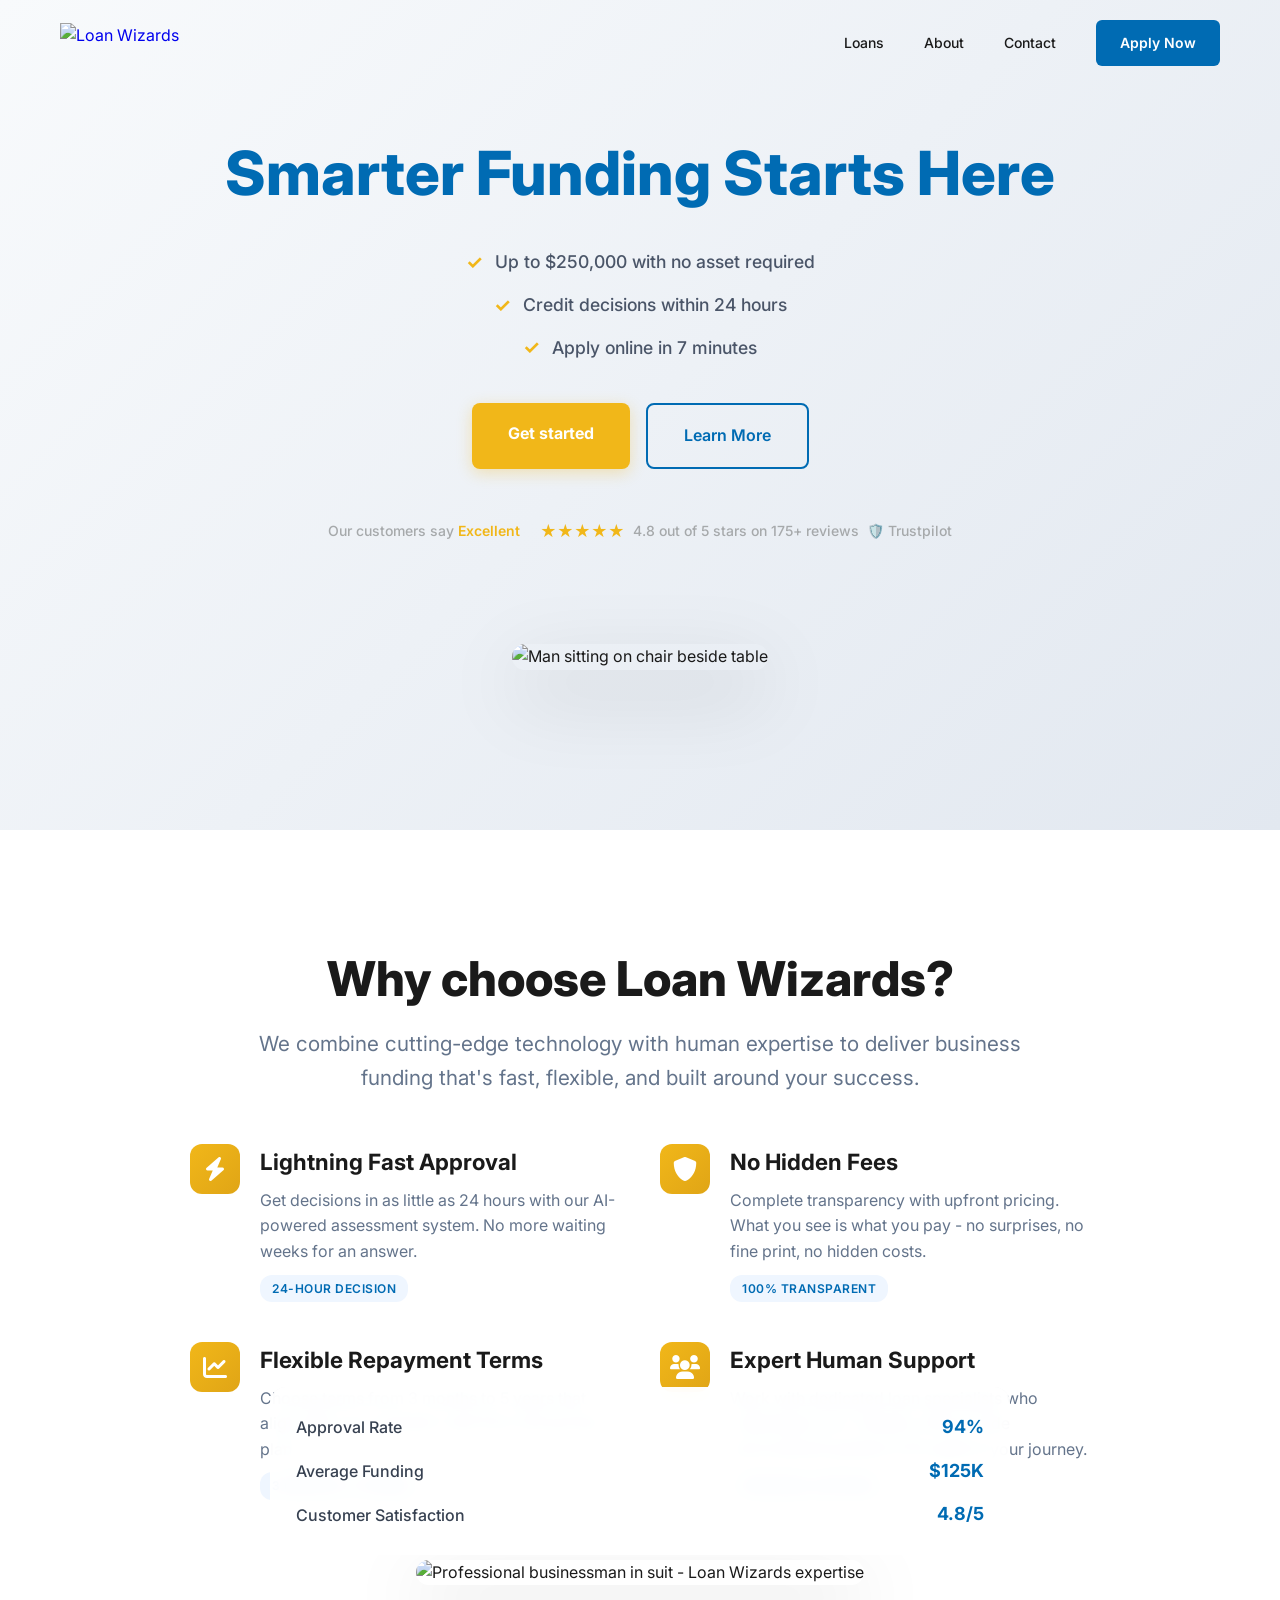
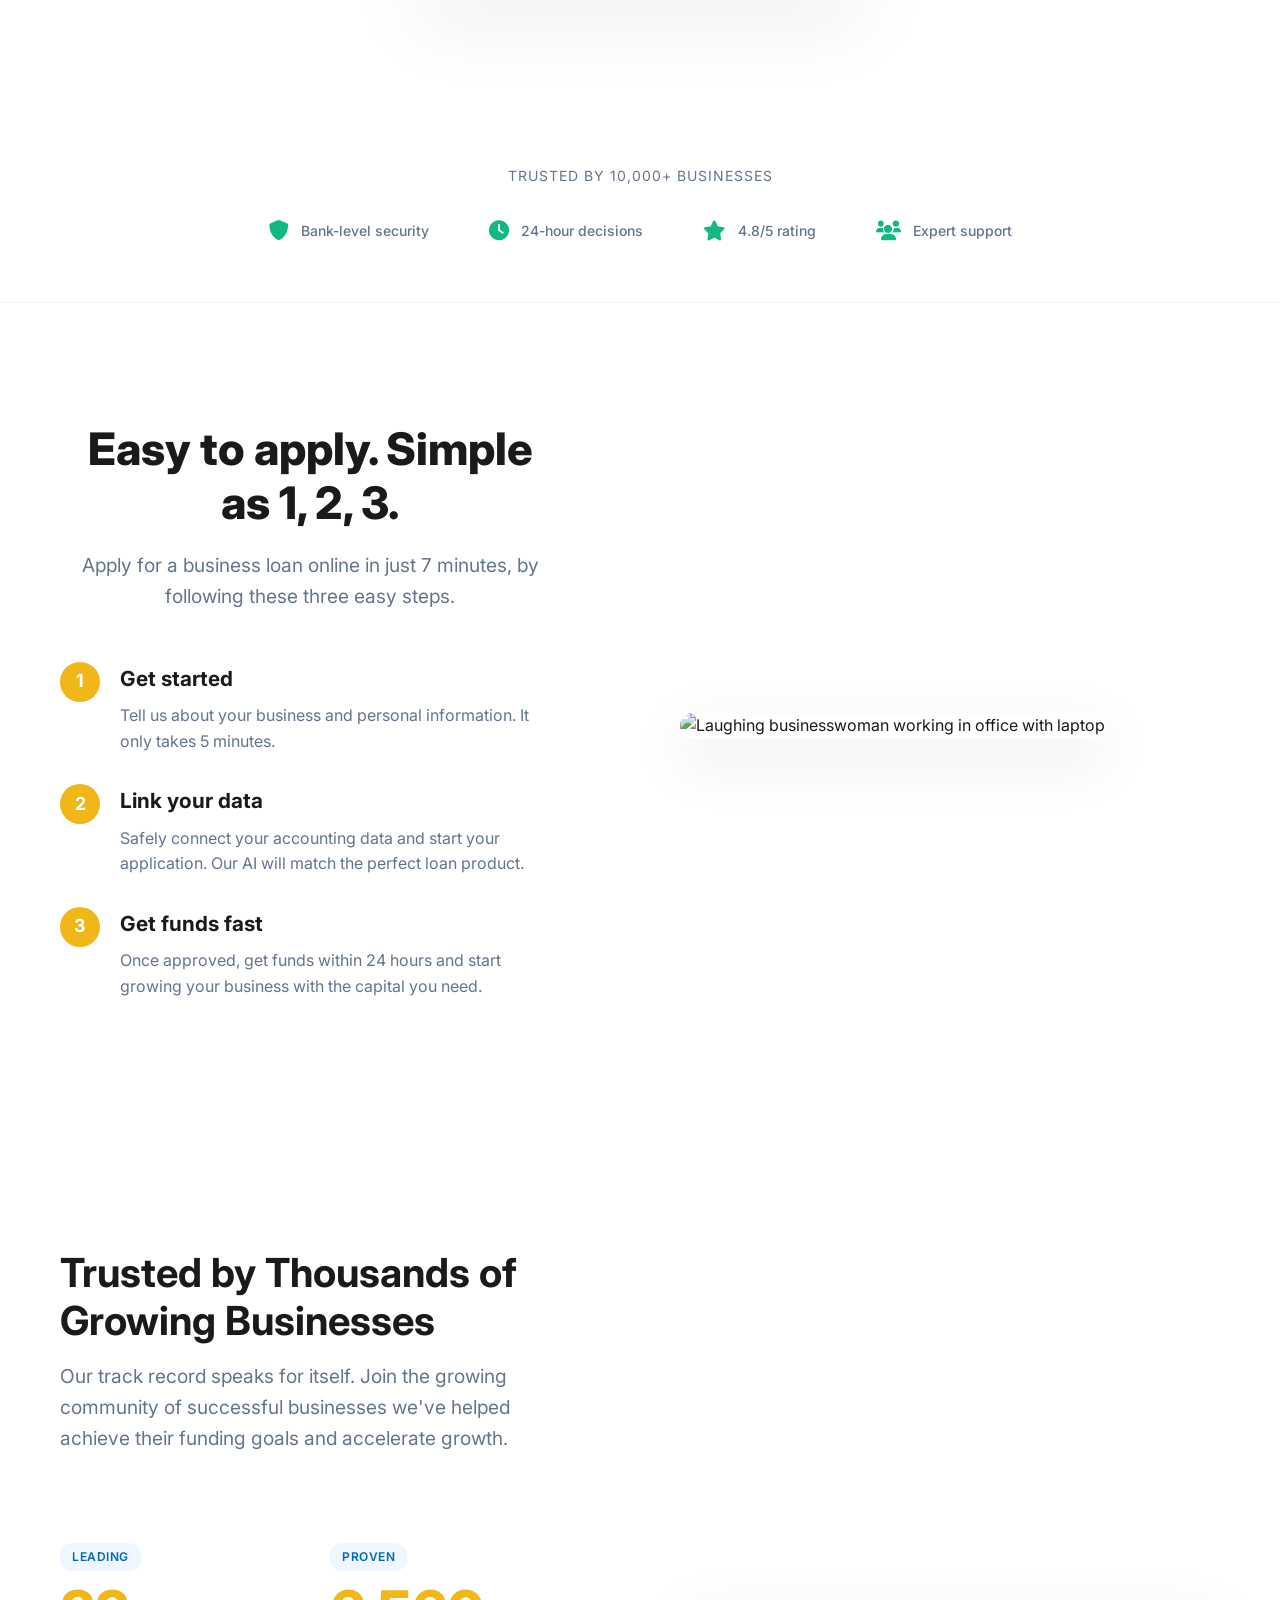
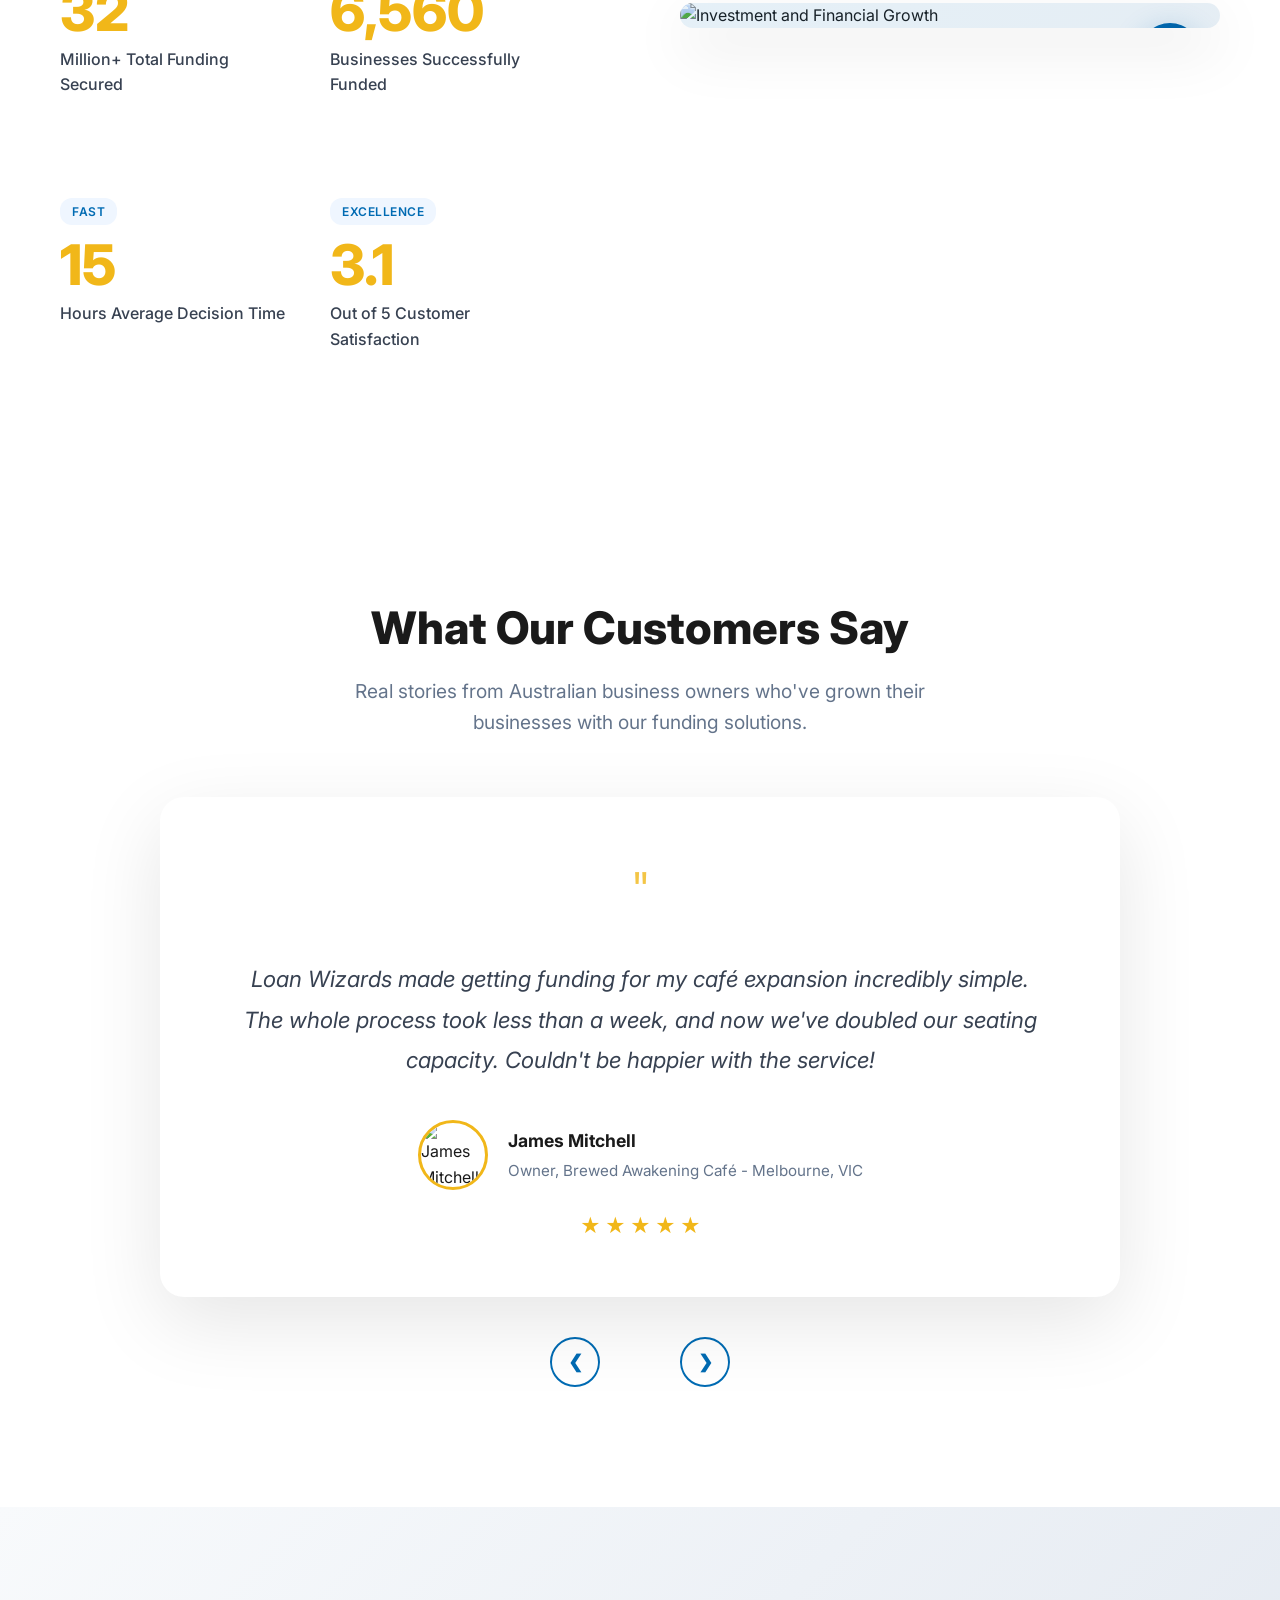
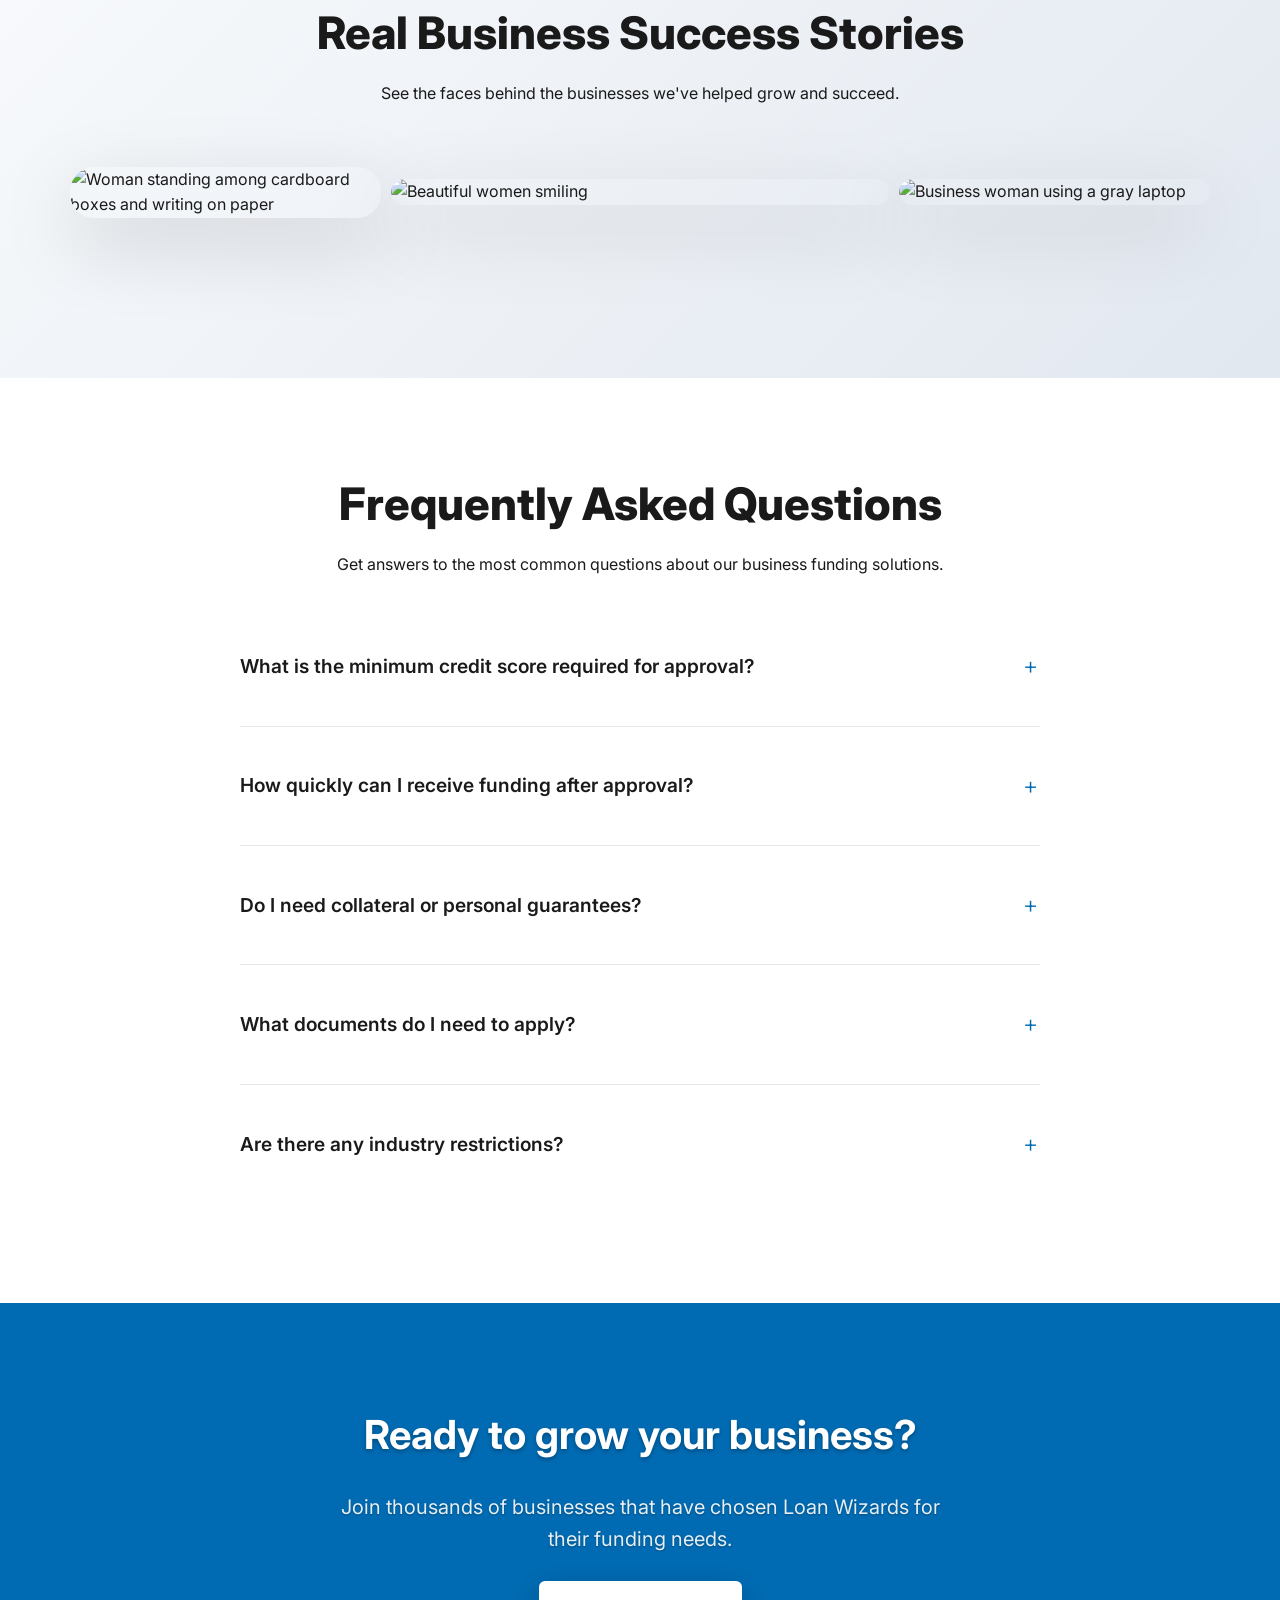
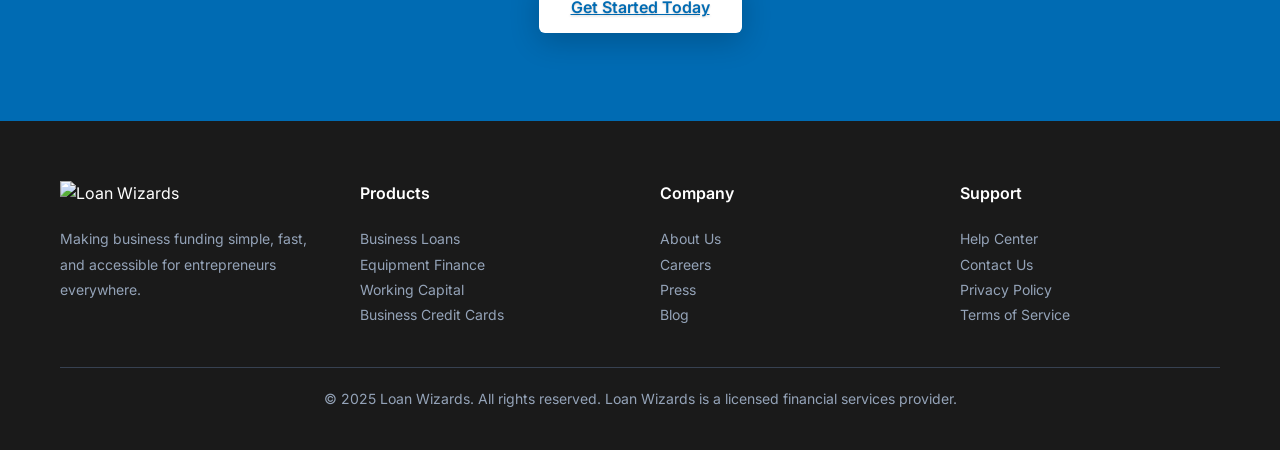
==== commit cfada3d2: "Add "Excellent" text with custom styling in hero section Co-authored-by: akmalzain880 <akmalzain880@" ====
--- a/index.html
+++ b/index.html
@@ -517,6 +517,11 @@
             color: #a6a9ab;
             font-size: 14px;
             font-weight: 500;
+        }
+
+        .excellent-text {
+            color: #f1b719;
+            font-weight: 600;
         }
 
         .cta-form {
@@ -1703,7 +1708,7 @@
                         <a href="#learn-more" class="btn-secondary">Learn More</a>
                     </div>
                     <div class="hero-trust">
-                        <span class="trust-text">Our customers say</span>
+                        <span class="trust-text">Our customers say <span class="excellent-text">Excellent</span></span>
                         <div class="trust-rating">
                             <div class="stars">★★★★★</div>
                             <span class="rating-text">4.8 out of 5 stars on 175+ reviews</span>
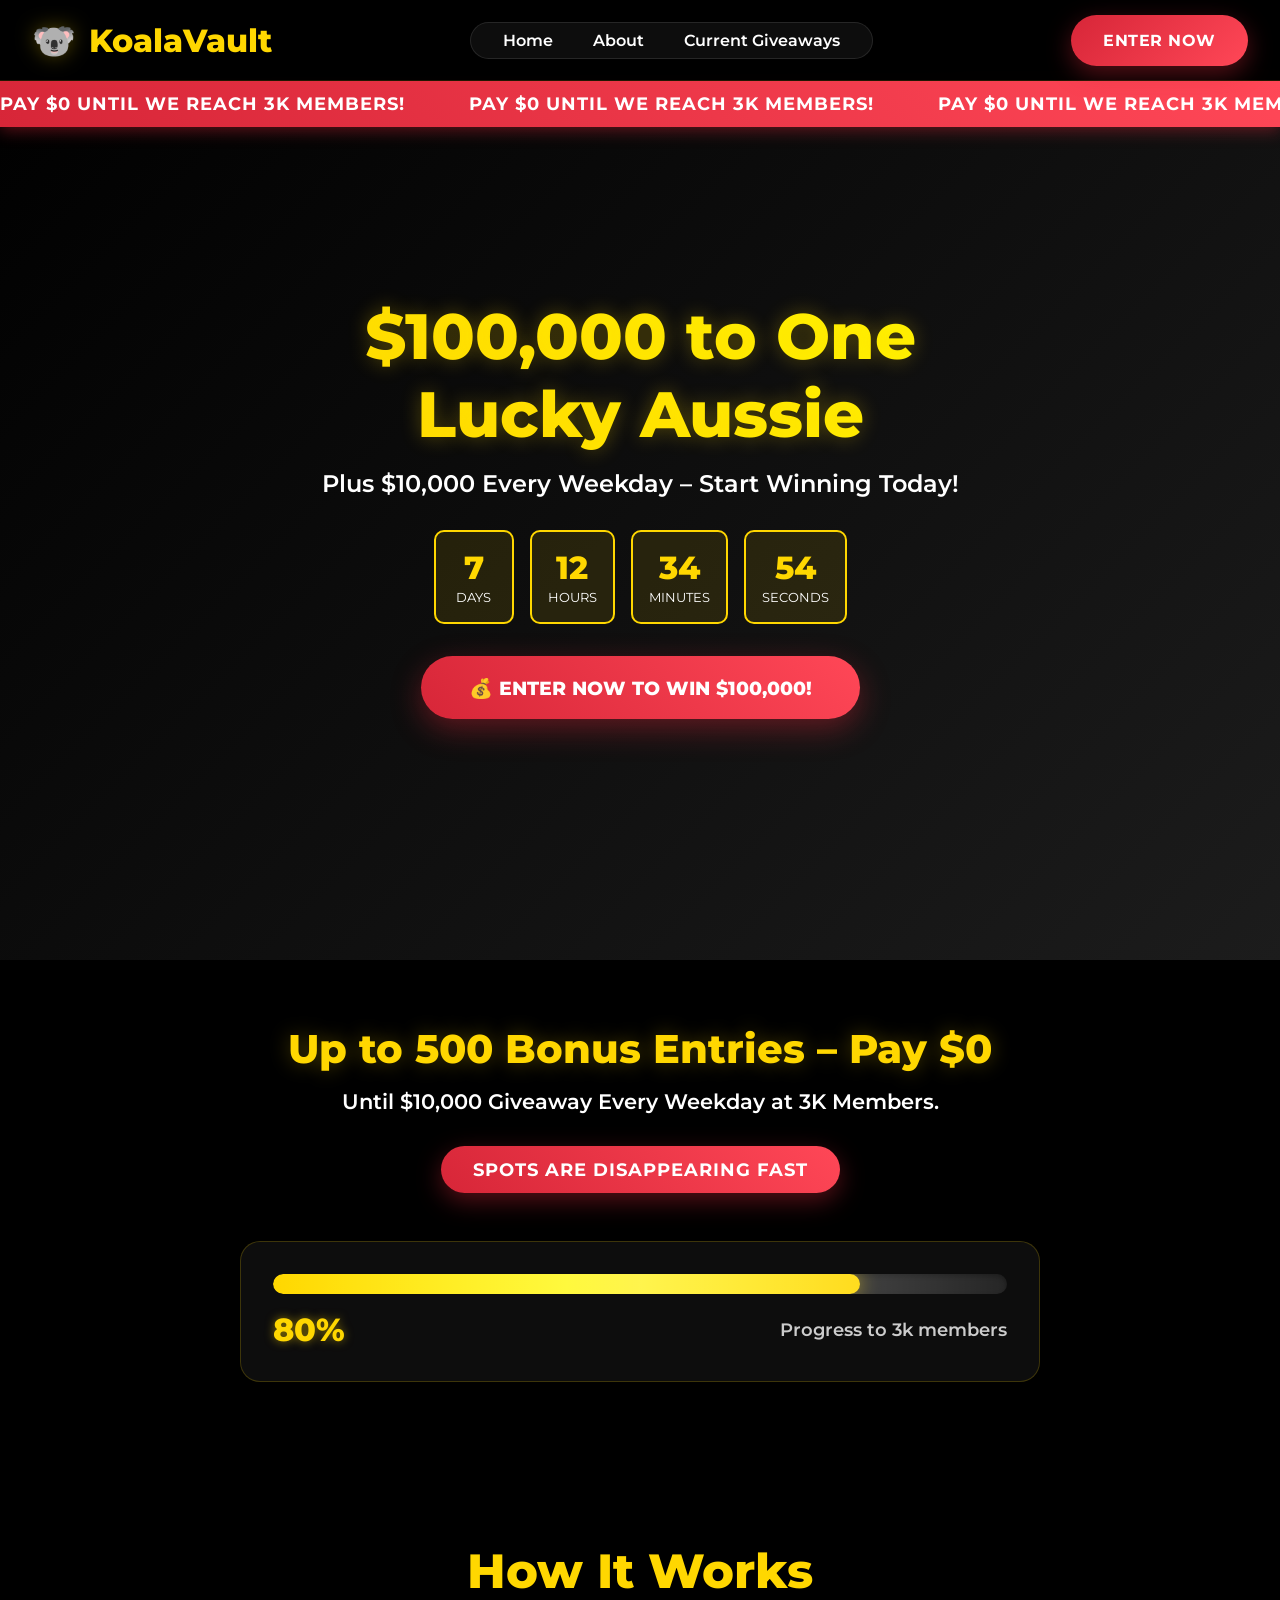
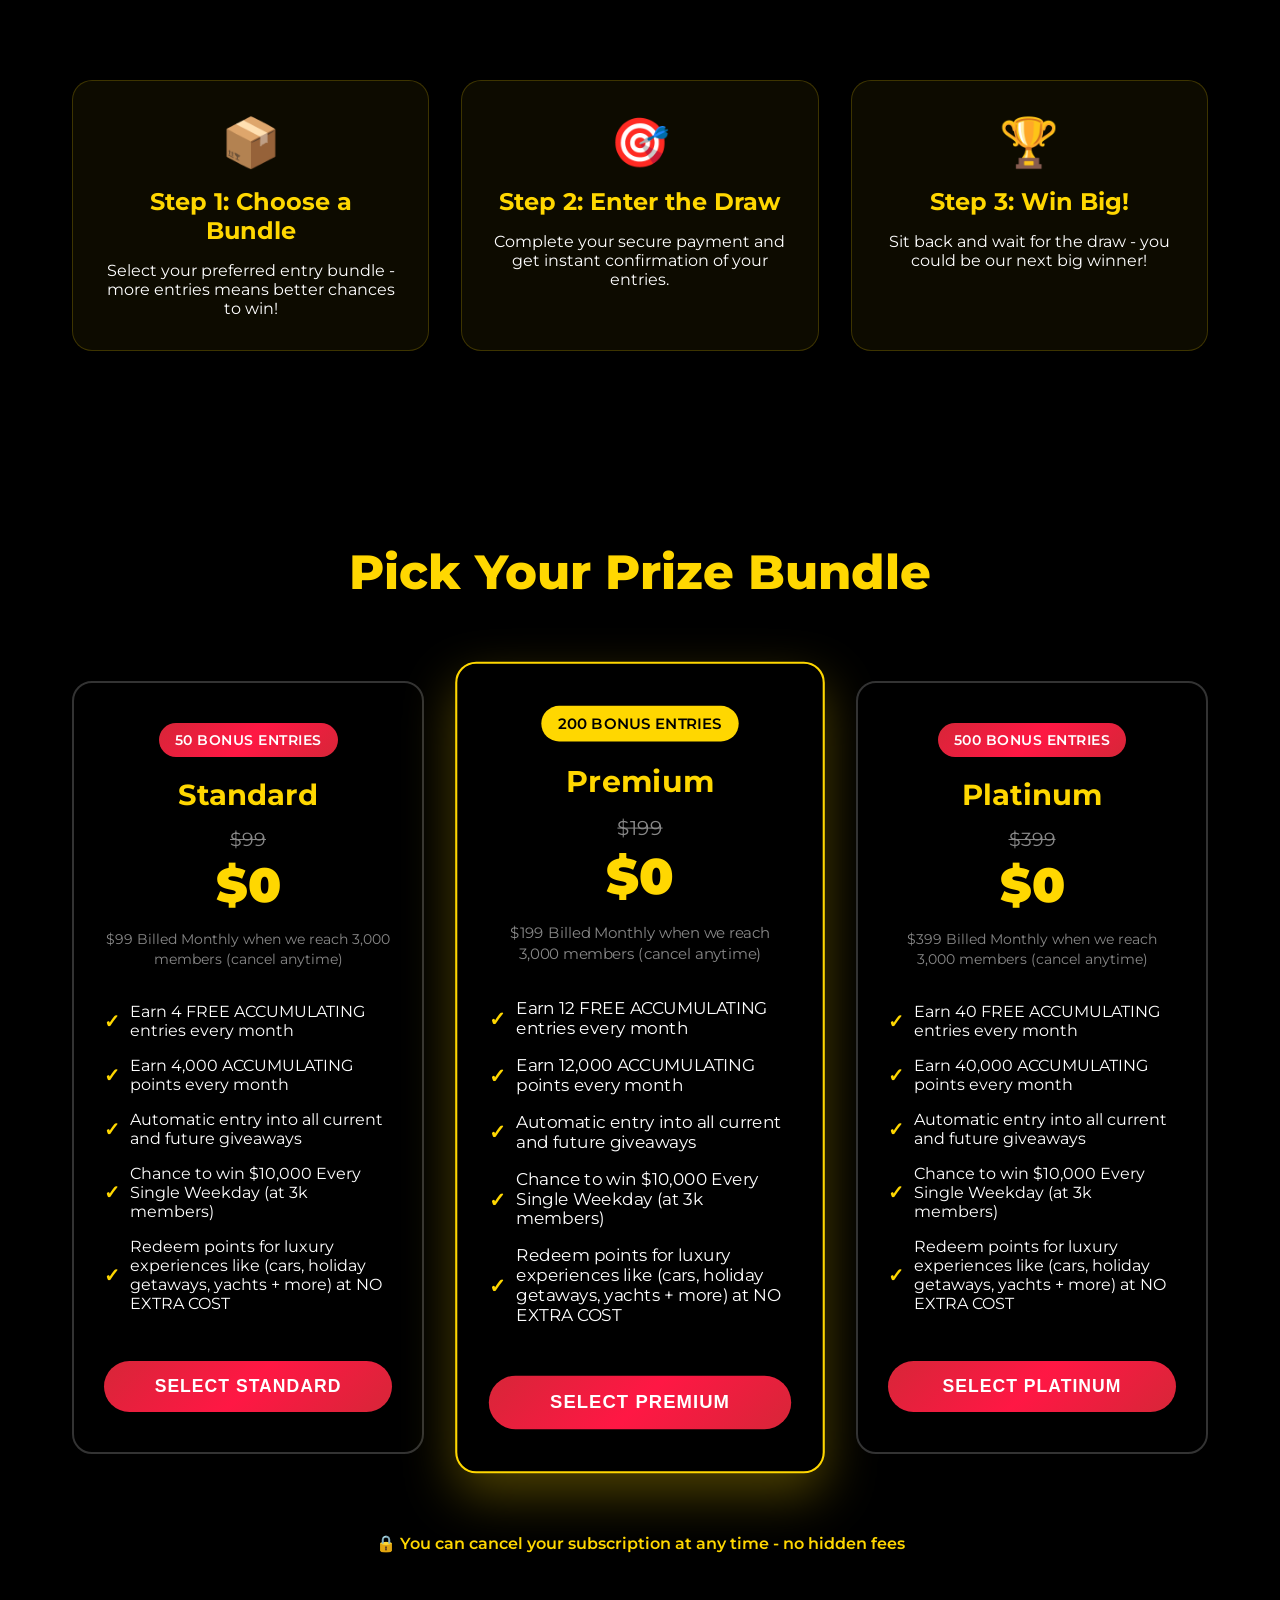
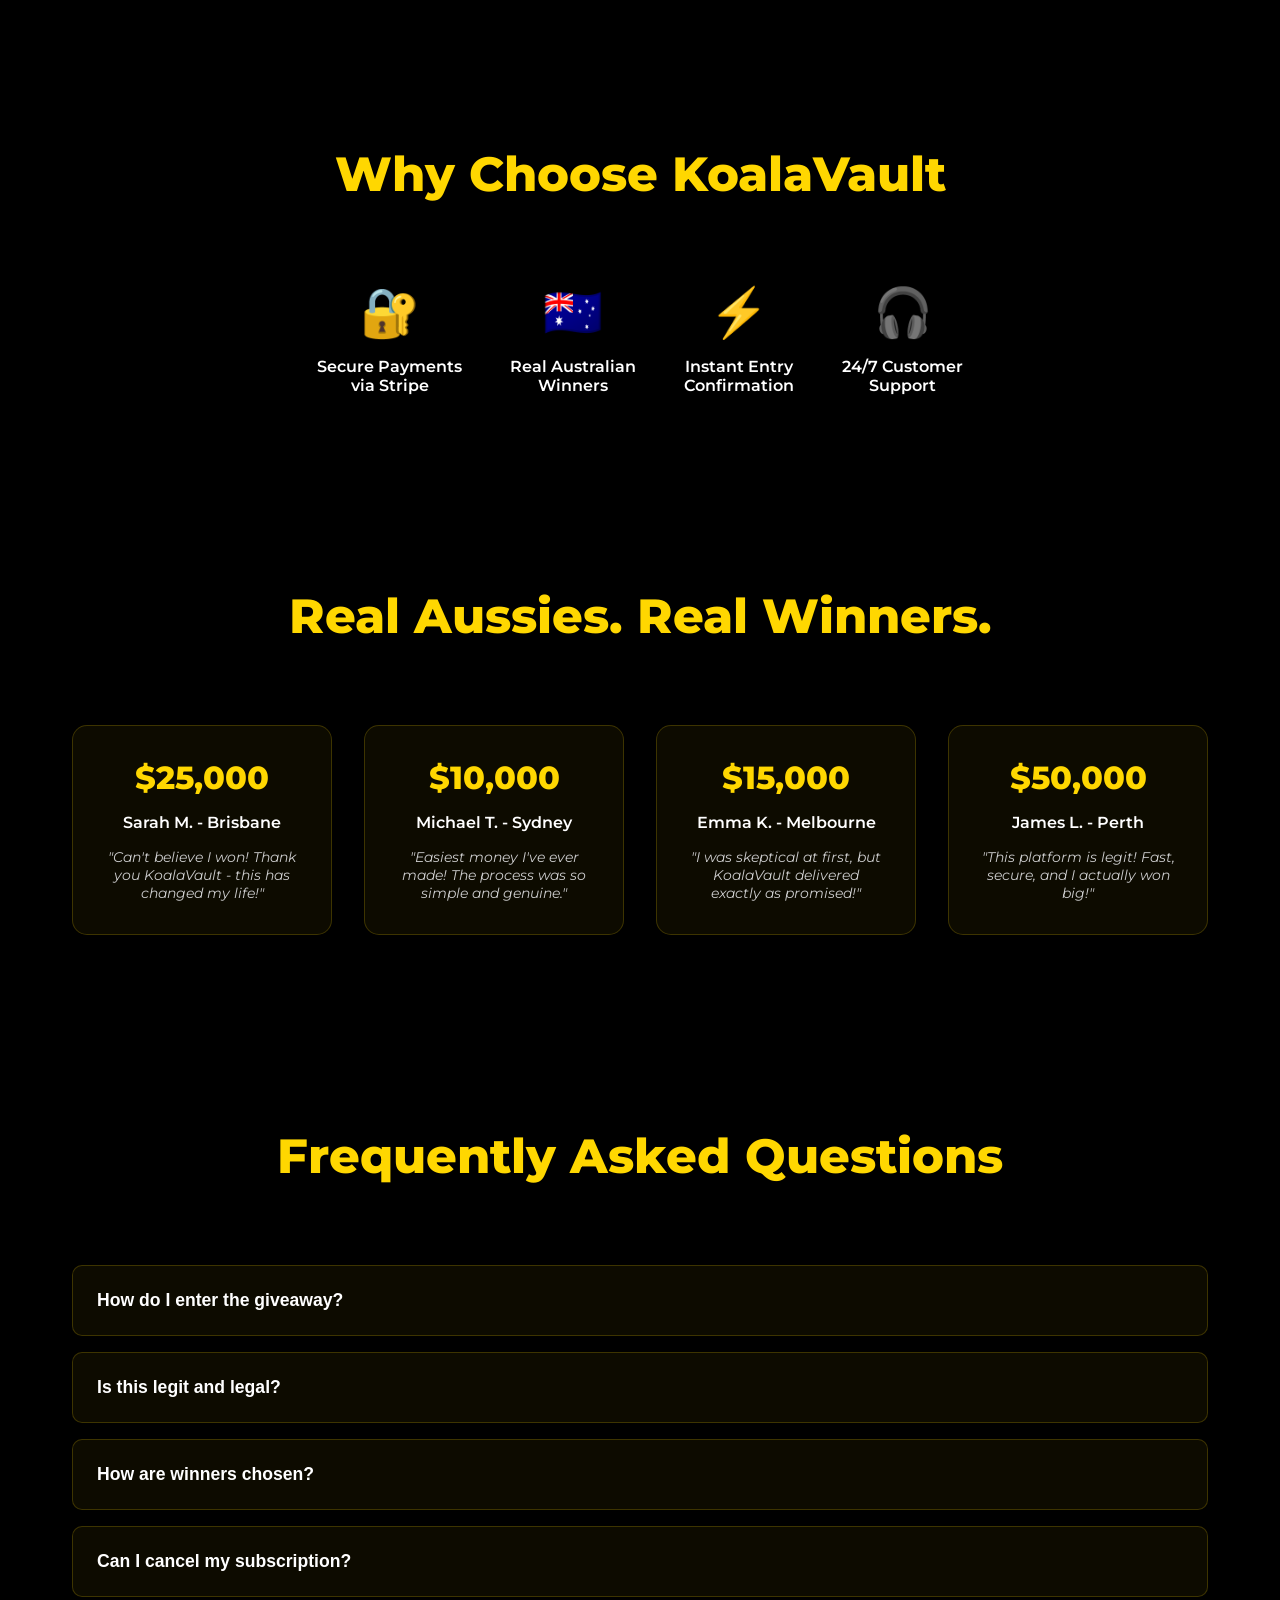
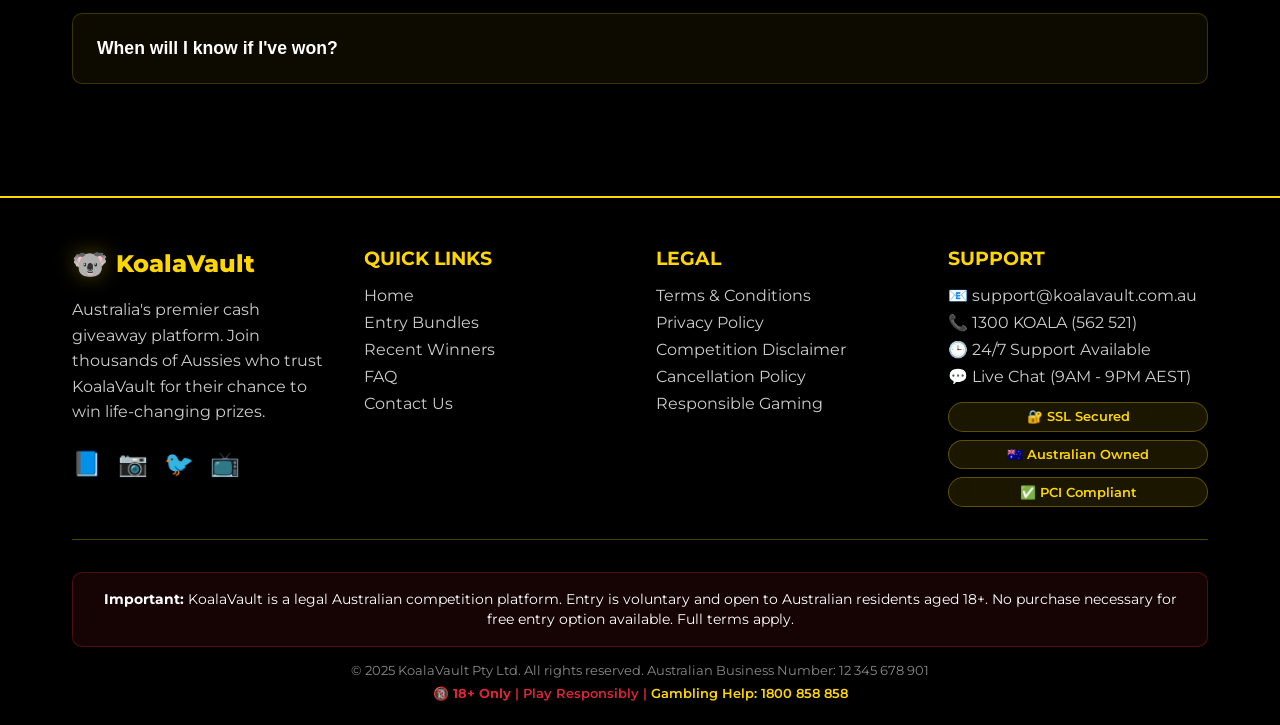
==== commit e924e647: "Update navigation links to use full KoalaVault domain URLs Co-authored-by: akmalzain880 <akmalzain88" ====
--- a/index.html
+++ b/index.html
@@ -3,9 +3,8 @@
 <head>
     <meta charset="UTF-8">
     <meta name="viewport" content="width=device-width, initial-scale=1.0">
-    <title>Loan Wizards - Business Funding Made Simple</title>
-    <link href="https://fonts.googleapis.com/css2?family=Inter:wght@300;400;500;600;700&display=swap" rel="stylesheet">
-    <link href="https://cdnjs.cloudflare.com/ajax/libs/font-awesome/6.0.0/css/all.min.css" rel="stylesheet">
+    <title>KoalaVault - Win $100,000 Cash | Australian Giveaway</title>
+    <link href="https://fonts.googleapis.com/css2?family=Montserrat:wght@400;600;700;800&display=swap" rel="stylesheet">
     <style>
         * {
             margin: 0;
@@ -14,2239 +13,1752 @@
         }
 
         body {
-            font-family: 'Inter', sans-serif;
-            line-height: 1.6;
-            color: #1a1a1a;
+            font-family: 'Montserrat', Helvetica, sans-serif;
+            background: #000000;
+            color: #FFFFFF;
             overflow-x: hidden;
         }
 
-        .container {
-            max-width: 1200px;
-            margin: 0 auto;
-            padding: 0 20px;
-        }
-
-        /* Header */
-        .header {
+        /* Animated Background */
+        .stars {
             position: fixed;
             top: 0;
             left: 0;
-            right: 0;
-            background: transparent;
+            width: 100%;
+            height: 100%;
+            pointer-events: none;
+            z-index: 1;
+        }
+
+        .star {
+            position: absolute;
+            background: #FFD700;
+            border-radius: 50%;
+            animation: twinkle 2s infinite;
+        }
+
+        @keyframes twinkle {
+            0%, 100% { opacity: 0.3; transform: scale(1); }
+            50% { opacity: 1; transform: scale(1.2); }
+        }
+
+        @keyframes float {
+            0%, 100% { transform: translateY(0px); }
+            50% { transform: translateY(-20px); }
+        }
+
+        /* Announcement Bar */
+        .announcement-bar {
+            position: fixed;
+            top: 80px;
+            left: 0;
+            width: 100%;
+            background: linear-gradient(45deg, #D72638, #FF4757);
+            z-index: 999;
+            overflow: hidden;
+            padding: 0.8rem 0;
+            box-shadow: 0 4px 15px rgba(215, 38, 56, 0.4);
+        }
+
+        .announcement-content {
+            display: flex;
+            animation: scroll 20s linear infinite;
+            white-space: nowrap;
+        }
+
+        .announcement-text {
+            color: #FFFFFF;
+            font-weight: 700;
+            font-size: 1.1rem;
+            text-transform: uppercase;
+            letter-spacing: 1px;
+            margin-right: 4rem;
+            display: inline-block;
+        }
+
+        @keyframes scroll {
+            0% { transform: translateX(100%); }
+            100% { transform: translateX(-100%); }
+        }
+
+        /* Header */
+        header {
+            position: fixed;
+            top: 0;
+            width: 100%;
+            background: rgba(0, 0, 0, 0.95);
+            backdrop-filter: blur(15px);
+            border-bottom: 1px solid rgba(255, 215, 0, 0.1);
             z-index: 1000;
-            padding: 20px 0;
-            transition: background 0.3s ease;
-        }
-
-        .header.scrolled {
-            background: rgba(255, 255, 255, 0.95);
-            backdrop-filter: blur(10px);
-            border-bottom: 1px solid rgba(0,0,0,0.1);
-        }
-
-        .header-content {
+            padding: 0;
+        }
+
+        nav {
+            max-width: 1400px;
+            margin: 0 auto;
+            display: flex;
+            justify-content: space-between;
+            align-items: center;
+            padding: 1rem 2rem;
+            height: 80px;
+            box-sizing: border-box;
+        }
+
+        .logo {
+            font-size: 2rem;
+            font-weight: 800;
+            color: #FFD700;
             display: flex;
             align-items: center;
-            justify-content: space-between;
-        }
-
-        .header-nav-group {
+            gap: 0.8rem;
+            text-decoration: none;
+            transition: transform 0.3s ease;
+        }
+
+        .logo:hover {
+            transform: scale(1.05);
+        }
+
+        .koala-emoji {
+            font-size: 2.2rem;
+            animation: float 4s ease-in-out infinite;
+            filter: drop-shadow(0 0 10px rgba(255, 215, 0, 0.3));
+        }
+
+        .nav-center {
             display: flex;
             align-items: center;
-            gap: 40px;
-        }
-
-        .logo {
+            gap: 3rem;
+            background: rgba(255, 255, 255, 0.05);
+            backdrop-filter: blur(10px);
+            border: 1px solid rgba(255, 255, 255, 0.1);
+            border-radius: 50px;
+            padding: 0.5rem 2rem;
+        }
+
+        .nav-links {
             display: flex;
             align-items: center;
-            text-decoration: none;
-        }
-
-        .logo img {
-            height: 40px;
-        }
-
-        .nav-menu {
-            display: flex;
-            align-items: center;
-            gap: 40px;
+            gap: 2.5rem;
             list-style: none;
-        }
-
-        .nav-menu li a {
-            text-decoration: none;
-            color: #1a1a1a;
-            font-weight: 500;
-            font-size: 14px;
-            transition: color 0.3s ease;
-        }
-
-        .nav-menu li a:hover {
-            color: #006bb3;
-        }
-
-        .mobile-nav-menu {
-            display: none;
-            position: absolute;
-            top: 100%;
-            left: 0;
-            right: 0;
-            background: white;
-            box-shadow: 0 4px 20px rgba(0,0,0,0.1);
-            border-top: 1px solid #e5e7eb;
-            z-index: 999;
-        }
-
-        .mobile-nav-menu.active {
-            display: block;
-        }
-
-        .mobile-nav-menu ul {
-            list-style: none;
-            padding: 20px 0;
             margin: 0;
-        }
-
-        .mobile-nav-menu li {
             padding: 0;
         }
 
-        .mobile-nav-menu li a {
-            display: block;
-            padding: 15px 20px;
-            color: #1a1a1a;
-            text-decoration: none;
-            font-weight: 500;
-            font-size: 16px;
-            border-bottom: 1px solid #f3f4f6;
-            transition: background-color 0.3s ease;
-        }
-
-        .mobile-nav-menu li a:hover {
-            background-color: #f8fafc;
-            color: #006bb3;
-        }
-
-        .mobile-nav-menu li:last-child a {
-            border-bottom: none;
-        }
-
-        .mobile-nav-menu .mobile-apply-btn {
-            background: #006bb3;
-            color: white !important;
-            margin: 10px 20px;
-            border-radius: 6px;
-            text-align: center;
-            font-weight: 600;
-            border: none;
-        }
-
-        .mobile-nav-menu .mobile-apply-btn:hover {
-            background: #005494 !important;
-            color: #ffffff !important;
-            transform: translateY(-1px);
-            box-shadow: 0 4px 15px rgba(0, 107, 179, 0.3);
-        }
-
-        .mobile-nav-menu .mobile-apply-btn:active {
-            background: #004084 !important;
-            color: #ffffff !important;
-            transform: translateY(0);
-            box-shadow: 0 2px 8px rgba(0, 107, 179, 0.2);
-        }
-
-        .header-cta {
-            background: #006bb3;
-            color: white;
-            padding: 12px 24px;
-            border-radius: 6px;
+        .nav-links a {
+            color: #FFFFFF;
             text-decoration: none;
             font-weight: 600;
-            font-size: 14px;
+            font-size: 1rem;
+            position: relative;
+            padding: 0.8rem 0;
             transition: all 0.3s ease;
         }
 
-        .header-cta:hover {
-            background: #005494;
-            color: #ffffff;
+        .nav-links a::after {
+            content: '';
+            position: absolute;
+            bottom: 0;
+            left: 0;
+            width: 0;
+            height: 2px;
+            background: linear-gradient(45deg, #FFD700, #FFF700);
+            transition: width 0.3s ease;
+        }
+
+        .nav-links a:hover {
+            color: #FFD700;
+            transform: translateY(-2px);
+        }
+
+        .nav-links a:hover::after {
+            width: 100%;
+        }
+
+        .header-cta-button {
+            background: linear-gradient(135deg, #D72638, #FF4757, #D72638);
+            background-size: 200% 200%;
+            color: #FFFFFF;
+            padding: 1rem 2rem;
+            font-size: 1rem;
+            font-weight: 700;
+            text-transform: uppercase;
+            text-decoration: none;
+            border-radius: 50px;
+            box-shadow: 0 8px 25px rgba(215, 38, 56, 0.4);
+            transition: all 0.4s ease;
+            white-space: nowrap;
+            position: relative;
+            overflow: hidden;
+            letter-spacing: 0.5px;
+        }
+
+        .header-cta-button::before {
+            content: '';
+            position: absolute;
+            top: 0;
+            left: -100%;
+            width: 100%;
+            height: 100%;
+            background: linear-gradient(90deg, transparent, rgba(255, 255, 255, 0.2), transparent);
+            transition: left 0.6s ease;
+        }
+
+        .header-cta-button:hover {
+            transform: translateY(-3px);
+            box-shadow: 0 12px 35px rgba(215, 38, 56, 0.6);
+            background-position: 100% 0;
+        }
+
+        .header-cta-button:hover::before {
+            left: 100%;
+        }
+
+        .header-cta-button:active {
             transform: translateY(-1px);
-            box-shadow: 0 4px 15px rgba(0, 107, 179, 0.3);
-        }
-
-        .header-cta:active {
-            background: #004084;
-            color: #ffffff;
-            transform: translateY(0);
-            box-shadow: 0 2px 8px rgba(0, 107, 179, 0.2);
-        }
-
-        .mobile-menu-btn {
+        }
+
+        /* Mobile Menu */
+        .mobile-menu-toggle {
             display: none;
             background: none;
             border: none;
-            font-size: 24px;
+            color: #FFFFFF;
+            font-size: 1.5rem;
             cursor: pointer;
-            color: #1a1a1a;
-            padding: 8px;
-            border-radius: 4px;
-            transition: color 0.3s ease;
-        }
-
-        .mobile-menu-btn:hover {
-            color: #006bb3;
+        }
+
+        .mobile-nav {
+            display: none;
+            position: fixed;
+            top: 70px;
+            left: 0;
+            right: 0;
+            background: rgba(0, 0, 0, 0.95);
+            backdrop-filter: blur(10px);
+            z-index: 999;
+            padding: 1rem 0;
+        }
+
+        .mobile-nav.active {
+            display: block;
+        }
+
+        .mobile-nav ul {
+            list-style: none;
+            padding: 0;
+            margin: 0;
+        }
+
+        .mobile-nav ul li {
+            text-align: center;
+            padding: 1rem 0;
+            border-bottom: 1px solid rgba(255, 215, 0, 0.2);
+        }
+
+        .mobile-nav ul li a {
+            color: #FFFFFF;
+            text-decoration: none;
+            font-weight: 600;
+            font-size: 1.1rem;
+        }
+
+        .mobile-nav ul li a:hover {
+            color: #FFD700;
+        }
+
+        .mobile-nav-cta {
+            background: linear-gradient(45deg, #D72638, #FF4757) !important;
+            color: #FFFFFF !important;
+            padding: 0.8rem 1.5rem !important;
+            font-weight: 700 !important;
+            text-transform: uppercase !important;
+            border-radius: 25px !important;
+            margin: 0.5rem 1rem !important;
+            display: inline-block !important;
         }
 
         /* Hero Section */
         .hero {
-            padding: 140px 0 120px;
-            background: linear-gradient(135deg, #f8fafc 0%, #e2e8f0 100%);
             position: relative;
-            color: #1a1a1a;
-            min-height: 90vh;
-        }
-
-        .hero-container {
-            max-width: 1000px;
-            margin: 0 auto;
-            padding: 0 20px;
-            display: flex;
-            flex-direction: column;
-            align-items: center;
-            text-align: center;
-        }
-
-        .hero-content {
-            text-align: center;
-            position: relative;
-            z-index: 2;
-            margin-bottom: 60px;
-        }
-
-        .hero-image-section {
-            position: relative;
-            z-index: 2;
-            width: 100%;
-            display: flex;
-            justify-content: center;
-            align-items: center;
-        }
-
-        .hero-single-image {
-            display: flex;
-            justify-content: center;
-            align-items: center;
-            margin: 40px 0;
-        }
-
-        .hero-main-image {
-            width: 100%;
-            max-width: 800px;
-            height: auto;
-            border-radius: 24px;
-            box-shadow: 0 25px 80px rgba(0,0,0,0.15);
-        }
-
-        /* Business Gallery Section */
-        .business-gallery {
-            padding: 100px 0;
-            background: linear-gradient(135deg, #f8fafc 0%, #e2e8f0 100%);
-        }
-
-        .hero-gallery {
-            display: grid;
-            grid-template-columns: 2fr 3fr 2fr;
-            gap: 10px;
-            align-items: center;
-            margin: 60px 0;
-            padding: 0 10px;
-        }
-
-        /* FAQ Section */
-        .faq {
-            padding: 100px 0;
-            background: #ffffff;
-        }
-
-        .faq-container {
-            max-width: 800px;
-            margin: 0 auto;
-        }
-
-        .faq-item {
-            border-bottom: 1px solid #e5e7eb;
-            margin-bottom: 20px;
-            padding-bottom: 20px;
-        }
-
-        .faq-item:last-child {
-            border-bottom: none;
-            margin-bottom: 0;
-        }
-
-        .faq-question {
-            display: flex;
-            justify-content: space-between;
-            align-items: center;
-            cursor: pointer;
-            padding: 20px 0;
-            transition: all 0.3s ease;
-        }
-
-        .faq-question:hover {
-            color: #006bb3;
-        }
-
-        .faq-question h3 {
-            font-size: 1.2rem;
-            font-weight: 600;
-            color: #1a1a1a;
-            margin: 0;
-            line-height: 1.4;
-            flex: 1;
-            padding-right: 20px;
-        }
-
-        .faq-toggle {
-            font-size: 1.5rem;
-            font-weight: 300;
-            color: #006bb3;
-            transition: transform 0.3s ease;
-            min-width: 20px;
-            text-align: center;
-        }
-
-        .faq-item.active .faq-toggle {
-            transform: rotate(45deg);
-        }
-
-        .faq-answer {
-            max-height: 0;
-            overflow: hidden;
-            transition: max-height 0.3s ease, padding 0.3s ease;
-            padding: 0 0 0 0;
-        }
-
-        .faq-item.active .faq-answer {
-            max-height: 200px;
-            padding: 0 0 20px 0;
-        }
-
-        .faq-answer p {
-            color: #64748b;
-            line-height: 1.6;
-            margin: 0;
-            font-size: 1rem;
-        }
-
-        .hero-image {
-            position: relative;
-            border-radius: 24px;
-            overflow: hidden;
-            box-shadow: 0 25px 80px rgba(0,0,0,0.15);
-            width: 100%;
-        }
-
-
-
-        .hero-image img {
-            width: 100%;
-            height: auto;
-            display: block;
-            border-radius: 24px;
-        }
-
-
-
-        /* Responsive adjustments */
-        @media (min-width: 1200px) {
-            .hero-gallery {
-                grid-template-columns: 2.5fr 4fr 2.5fr;
-            }
-
-            .hero-container {
-                max-width: 1200px;
-            }
-
-            .hero-main-image {
-                max-width: 900px;
-            }
-        }
-
-        @media (min-width: 1600px) {
-            .hero-gallery {
-                grid-template-columns: 3fr 5fr 3fr;
-                padding: 0 30px;
-            }
-
-            .hero-main-image {
-                max-width: 1000px;
-            }
-        }
-
-        .hero h1 {
-            font-size: 3.8rem;
-            font-weight: 800;
-            color: #006bb3;
-            margin-bottom: 40px;
-            line-height: 1.1;
-            text-align: center;
-        }
-
-        .hero-features {
-            list-style: none;
-            margin: 30px 0;
-            padding: 0;
-            text-align: center;
-        }
-
-        .hero-features li {
+            min-height: 100vh;
             display: flex;
             align-items: center;
             justify-content: center;
-            margin-bottom: 12px;
+            text-align: center;
+            background: linear-gradient(135deg, #000000 0%, #1C1C1C 100%);
+            z-index: 2;
+            margin-top: 60px;
+        }
+
+        .hero-content {
+            max-width: 800px;
+            padding: 0 2rem;
+        }
+
+        .hero h1 {
+            font-size: 4rem;
+            font-weight: 800;
+            margin-bottom: 1rem;
+            background: linear-gradient(45deg, #FFD700, #FFF700);
+            -webkit-background-clip: text;
+            -webkit-text-fill-color: transparent;
+            text-shadow: 0 0 20px rgba(255, 215, 0, 0.3);
+            animation: glow 2s ease-in-out infinite alternate;
+        }
+
+        @keyframes glow {
+            from { text-shadow: 0 0 20px rgba(255, 215, 0, 0.3); }
+            to { text-shadow: 0 0 30px rgba(255, 215, 0, 0.6), 0 0 40px rgba(255, 215, 0, 0.4); }
+        }
+
+        .hero h2 {
+            font-size: 1.5rem;
+            margin-bottom: 2rem;
+            color: #FFFFFF;
+            font-weight: 600;
+        }
+
+        .countdown {
+            display: flex;
+            justify-content: center;
+            gap: 1rem;
+            margin: 2rem 0;
+        }
+
+        .countdown-item {
+            background: rgba(255, 215, 0, 0.1);
+            border: 2px solid #FFD700;
+            border-radius: 10px;
+            padding: 1rem;
+            text-align: center;
+            min-width: 80px;
+        }
+
+        .countdown-number {
+            display: block;
+            font-size: 2rem;
+            font-weight: 800;
+            color: #FFD700;
+        }
+
+        .countdown-label {
+            font-size: 0.8rem;
+            color: #FFFFFF;
+            text-transform: uppercase;
+        }
+
+        .cta-button {
+            display: inline-block;
+            background: linear-gradient(45deg, #D72638, #FF4757);
+            color: #FFFFFF;
+            padding: 1.2rem 3rem;
+            font-size: 1.2rem;
+            font-weight: 800;
+            text-transform: uppercase;
+            text-decoration: none;
+            border-radius: 50px;
+            box-shadow: 0 10px 30px rgba(215, 38, 56, 0.4);
+            transition: all 0.3s;
+            position: relative;
+            overflow: hidden;
+        }
+
+        .cta-button:hover {
+            transform: translateY(-3px);
+            box-shadow: 0 15px 40px rgba(215, 38, 56, 0.6);
+        }
+
+        .cta-button::before {
+            content: '';
+            position: absolute;
+            top: 0;
+            left: -100%;
+            width: 100%;
+            height: 100%;
+            background: linear-gradient(90deg, transparent, rgba(255, 255, 255, 0.2), transparent);
+            transition: left 0.5s;
+        }
+
+        .cta-button:hover::before {
+            left: 100%;
+        }
+
+        /* Progress Bar Section */
+        .progress-section {
+            background: #000000;
+            padding: 4rem 0;
+            position: relative;
+            z-index: 2;
+            margin: 0;
+        }
+
+        .progress-content {
+            text-align: center;
+            max-width: 800px;
+            margin: 0 auto;
+        }
+
+        .progress-title {
+            font-size: 2.5rem;
+            font-weight: 800;
+            color: #FFD700;
+            margin-bottom: 1rem;
+            text-shadow: 0 0 20px rgba(255, 215, 0, 0.3);
+        }
+
+        .progress-subtitle {
+            font-size: 1.3rem;
+            color: #FFFFFF;
+            margin-bottom: 2rem;
+            font-weight: 600;
+        }
+
+        .progress-alert {
+            margin-bottom: 3rem;
+            animation: pulse 2s infinite;
+        }
+
+        .alert-text {
+            background: linear-gradient(45deg, #D72638, #FF4757);
+            color: #FFFFFF;
+            padding: 0.8rem 2rem;
+            border-radius: 50px;
+            font-weight: 700;
             font-size: 1.1rem;
-            color: #4a5568;
-            font-weight: 500;
-        }
-
-        .hero-features li::before {
-            content: '✓';
-            color: #f1b719;
-            font-weight: bold;
-            margin-right: 12px;
-            font-size: 1.2rem;
-        }
-
-        .hero-buttons {
-            display: flex;
-            gap: 16px;
-            margin-top: 40px;
-            justify-content: center;
-        }
-
-        .btn-primary {
-            background: #f1b719;
-            color: white;
-            padding: 18px 36px;
-            border: none;
-            border-radius: 8px;
-            font-size: 16px;
-            font-weight: 700;
-            text-decoration: none;
-            transition: all 0.3s ease;
-            display: inline-block;
-            box-shadow: 0 4px 15px rgba(241, 183, 25, 0.3);
-        }
-
-        .btn-primary:hover {
-            background: #e0a516;
-            transform: translateY(-2px);
-            box-shadow: 0 6px 20px rgba(241, 183, 25, 0.4);
-            color: #1a1a1a;
-        }
-
-        .btn-primary:active {
-            background: #d49414;
-            transform: translateY(0);
-            box-shadow: 0 3px 10px rgba(241, 183, 25, 0.3);
-            color: #1a1a1a;
-        }
-
-        .btn-secondary {
-            background: transparent;
-            color: #006bb3;
-            padding: 18px 36px;
-            border: 2px solid #006bb3;
-            border-radius: 8px;
-            font-size: 16px;
-            font-weight: 600;
-            text-decoration: none;
-            transition: all 0.3s ease;
-            display: inline-block;
-        }
-
-        .btn-secondary:hover {
-            background: #006bb3;
-            color: #ffffff;
-            border-color: #006bb3;
-            transform: translateY(-2px);
-            box-shadow: 0 6px 20px rgba(0, 107, 179, 0.3);
-        }
-
-        .btn-secondary:active {
-            background: #005494;
-            color: #ffffff;
-            border-color: #005494;
-            transform: translateY(0);
-            box-shadow: 0 3px 10px rgba(0, 107, 179, 0.2);
-        }
-
-        .hero-trust {
-            margin-top: 50px;
-            display: flex;
-            align-items: center;
-            justify-content: center;
-            gap: 20px;
-            flex-wrap: wrap;
-        }
-
-        .trust-text {
-            color: #a6a9ab;
-            font-size: 14px;
-            font-weight: 500;
-        }
-
-        .trust-rating {
-            display: flex;
-            align-items: center;
-            gap: 8px;
-        }
-
-        .stars {
-            color: #f1b719;
-            font-size: 16px;
-        }
-
-        .rating-text {
-            color: #a6a9ab;
-            font-size: 14px;
-            font-weight: 500;
-        }
-
-        .trustpilot {
-            color: #a6a9ab;
-            font-size: 14px;
-            font-weight: 500;
-        }
-
-        .excellent-text {
-            color: #f1b719;
-            font-weight: 600;
-        }
-
-        .cta-form {
-            background: rgba(255, 255, 255, 0.85);
-            backdrop-filter: blur(10px);
-            padding: 40px;
-            border-radius: 12px;
-            box-shadow: 0 8px 30px rgba(0,0,0,0.15);
-            border: 1px solid rgba(255, 255, 255, 0.2);
-            width: 100%;
-            max-width: 450px;
-        }
-
-        .form-group {
-            margin-bottom: 24px;
-            text-align: left;
-        }
-
-        .form-group label {
-            display: block;
-            margin-bottom: 8px;
-            font-weight: 600;
-            color: #1a1a1a;
-            font-size: 14px;
-            text-shadow: 0 1px 2px rgba(255, 255, 255, 0.8);
-        }
-
-        .form-group input, .form-group select {
-            width: 100%;
-            padding: 12px 16px;
-            border: 1px solid rgba(209, 213, 219, 0.8);
-            border-radius: 6px;
-            font-size: 16px;
-            transition: border-color 0.3s ease;
-            background: rgba(255, 255, 255, 0.9);
-            color: #1a1a1a;
-            font-weight: 500;
-        }
-
-        .form-group input:focus, .form-group select:focus {
-            outline: none;
-            border-color: #006bb3;
-            box-shadow: 0 0 0 3px rgba(0, 107, 179, 0.1);
-        }
-
-        .cta-button {
-            background: #006bb3;
-            color: white;
-            padding: 16px 32px;
-            border: none;
-            border-radius: 6px;
-            font-size: 16px;
-            font-weight: 600;
-            cursor: pointer;
-            transition: all 0.3s ease;
-            width: 100%;
-            text-shadow: 0 1px 2px rgba(0, 0, 0, 0.2);
-            box-shadow: 0 4px 15px rgba(0, 107, 179, 0.3);
-        }
-
-        .cta-button:hover {
-            background: #005494 !important;
-            color: white !important;
-            transform: translateY(-1px);
-            box-shadow: 0 6px 20px rgba(0, 107, 179, 0.4);
-        }
-
-        .cta-button:active,
-        .cta-button:focus {
-            background: #004080 !important;
-            color: white !important;
-            transform: translateY(0);
-            box-shadow: 0 2px 10px rgba(0, 107, 179, 0.3);
-            outline: none;
-        }
-
-        .cta-form .cta-button:hover,
-        .cta-form .cta-button:active,
-        .cta-form .cta-button:focus {
-            background: #005494 !important;
-            color: white !important;
-        }
-
-        .form-note {
-            text-align: center;
-            font-size: 12px;
-            color: #374151;
-            margin-top: 16px;
-            font-weight: 500;
-            text-shadow: 0 1px 2px rgba(255, 255, 255, 0.8);
-        }
-
-        /* Trust Indicators */
-        .trust-section {
-            padding: 60px 0;
-            background: white;
-            border-bottom: 1px solid #f1f5f9;
-        }
-
-        .trust-content {
-            text-align: center;
-        }
-
-        .trust-title {
-            font-size: 14px;
-            color: #64748b;
-            margin-bottom: 32px;
             text-transform: uppercase;
             letter-spacing: 1px;
-        }
-
-        .trust-logos {
-            display: flex;
-            align-items: center;
-            justify-content: center;
-            gap: 60px;
-            flex-wrap: wrap;
-        }
-
-        .trust-item {
-            display: flex;
-            align-items: center;
-            gap: 12px;
-            color: #64748b;
-            font-size: 14px;
-            font-weight: 500;
-        }
-
-        .trust-item i {
-            font-size: 20px;
-            color: #10b981;
-        }
-
-        /* Why Choose Section - Revamped Design */
-        .features {
-            padding: 120px 0;
-            background: white;
+            box-shadow: 0 8px 25px rgba(215, 38, 56, 0.4);
+            display: inline-block;
+        }
+
+        @keyframes pulse {
+            0%, 100% { transform: scale(1); }
+            50% { transform: scale(1.05); }
+        }
+
+        .progress-bar-container {
+            background: rgba(255, 255, 255, 0.05);
+            backdrop-filter: blur(10px);
+            border: 1px solid rgba(255, 215, 0, 0.2);
+            border-radius: 20px;
+            padding: 2rem;
+            margin-top: 2rem;
+        }
+
+        .progress-bar {
+            width: 100%;
+            height: 20px;
+            background: rgba(255, 255, 255, 0.1);
+            border-radius: 10px;
             position: relative;
-        }
-
-        .why-choose-container {
-            max-width: 1000px;
-            margin: 0 auto;
-            padding: 0 20px;
-            display: flex;
-            flex-direction: column;
-            align-items: center;
-            text-align: center;
-        }
-
-        .why-choose-content {
-            padding-right: 0;
-            margin-bottom: 60px;
-            width: 100%;
-        }
-
-        .features-header {
-            margin-bottom: 50px;
-            text-align: center;
-        }
-
-        .features h2 {
-            font-size: 3rem;
-            font-weight: 800;
-            color: #1a1a1a;
-            margin-bottom: 20px;
-            line-height: 1.2;
-            text-align: center;
-        }
-
-        .features-subtitle {
-            font-size: 1.3rem;
-            color: #64748b;
-            line-height: 1.6;
-            margin-bottom: 40px;
-            text-align: center;
-            max-width: 800px;
-            margin-left: auto;
-            margin-right: auto;
-        }
-
-        .why-choose-benefits {
-            list-style: none;
-            padding: 0;
-            margin: 0;
-            display: grid;
-            grid-template-columns: 1fr 1fr;
-            gap: 40px;
-            max-width: 900px;
-            margin-left: auto;
-            margin-right: auto;
-        }
-
-        .benefit-item {
-            display: flex;
-            align-items: flex-start;
-            margin-bottom: 0;
-            padding: 0;
-            background: none;
-            border-radius: 0;
-            box-shadow: none;
-            transition: none;
-            text-align: left;
-        }
-
-        .benefit-item:hover {
-            transform: none;
-            box-shadow: none;
-        }
-
-        .benefit-icon {
-            width: 50px;
-            height: 50px;
-            background: linear-gradient(135deg, #f1b719 0%, #e0a516 100%);
-            border-radius: 12px;
-            display: flex;
-            align-items: center;
-            justify-content: center;
-            font-size: 24px;
-            color: white;
-            margin-right: 20px;
-            flex-shrink: 0;
-        }
-
-        .benefit-content h3 {
-            font-size: 1.4rem;
-            font-weight: 700;
-            color: #1a1a1a;
-            margin: 0 0 8px 0;
-        }
-
-        .benefit-content p {
-            color: #64748b;
-            line-height: 1.6;
-            margin: 0;
-            font-size: 1rem;
-        }
-
-        .benefit-metric {
-            background: #eff6ff;
-            color: #006bb3;
-            padding: 4px 12px;
-            border-radius: 12px;
-            font-size: 12px;
-            font-weight: 600;
-            text-transform: uppercase;
-            letter-spacing: 0.5px;
-            margin-top: 10px;
-            display: inline-block;
-        }
-
-        .why-choose-image {
+            overflow: hidden;
+            margin-bottom: 1rem;
+            box-shadow: inset 0 2px 5px rgba(0, 0, 0, 0.3);
+        }
+
+        .progress-fill {
+            height: 100%;
+            background: linear-gradient(90deg, #FFD700, #FFF700, #FFD700);
+            border-radius: 10px;
+            width: 80%;
             position: relative;
-            width: 100%;
-            max-width: 800px;
-        }
-
-        .why-choose-image img {
-            width: 100%;
-            height: 500px;
-            object-fit: cover;
-            border-radius: 24px;
-            box-shadow: 0 25px 80px rgba(0,0,0,0.15);
-        }
-
-        .image-overlay {
-            position: absolute;
-            bottom: 30px;
-            left: 30px;
-            right: 30px;
-            background: rgba(255, 255, 255, 0.95);
-            backdrop-filter: blur(10px);
-            border-radius: 16px;
-            padding: 25px;
-            border: 1px solid rgba(255, 255, 255, 0.2);
-        }
-
-        .overlay-stat {
-            display: flex;
-            align-items: center;
-            justify-content: space-between;
-            margin-bottom: 15px;
-        }
-
-        .overlay-stat:last-child {
-            margin-bottom: 0;
-        }
-
-        .stat-label {
-            font-size: 14px;
-            color: #64748b;
-            font-weight: 500;
-        }
-
-        .stat-value {
-            font-size: 18px;
-            font-weight: 700;
-            color: #006bb3;
-        }
-
-        /* How It Works - Moula Style */
-        .how-it-works {
-            padding: 120px 0;
-            background: white;
-            position: relative;
-        }
-
-        .how-it-works-container {
-            max-width: 1200px;
-            margin: 0 auto;
-            padding: 0 20px;
-            display: grid;
-            grid-template-columns: 1fr 1fr;
-            gap: 80px;
-            align-items: center;
-        }
-
-        .how-it-works-content {
-            padding-right: 40px;
-        }
-
-        .section-header {
-            margin-bottom: 50px;
-            text-align: center;
-        }
-
-        .section-header h2 {
-            font-size: 2.8rem;
-            font-weight: 800;
-            color: #1a1a1a;
-            margin-bottom: 20px;
-            line-height: 1.2;
-        }
-
-        .section-subtitle {
-            font-size: 1.2rem;
-            color: #64748b;
-            margin-bottom: 40px;
-            line-height: 1.6;
-        }
-
-        .steps-list {
-            list-style: none;
-            padding: 0;
-            margin: 0;
-        }
-
-        .step-item {
-            display: flex;
-            align-items: flex-start;
-            margin-bottom: 30px;
-            padding: 0;
-        }
-
-        .step-number {
-            width: 40px;
-            height: 40px;
-            background: #f1b719;
-            color: white;
-            border-radius: 50%;
-            display: flex;
-            align-items: center;
-            justify-content: center;
-            font-size: 18px;
-            font-weight: 700;
-            margin-right: 20px;
-            flex-shrink: 0;
-        }
-
-        .step-content h3 {
-            font-size: 1.3rem;
-            font-weight: 700;
-            color: #1a1a1a;
-            margin-bottom: 8px;
-        }
-
-        .step-content p {
-            color: #64748b;
-            line-height: 1.6;
-            font-size: 1rem;
-            margin: 0;
-        }
-
-        .how-it-works-image {
-            position: relative;
-        }
-
-        .how-it-works-image img {
-            width: 100%;
-            height: 500px;
-            object-fit: cover;
-            border-radius: 16px;
-            box-shadow: 0 20px 60px rgba(0,0,0,0.1);
-        }
-
-        /* Testimonials Section - Redesigned */
-        .testimonials {
-            padding: 120px 0;
-            background: #ffffff;
-            position: relative;
-        }
-
-        .testimonials-container {
-            max-width: 1000px;
-            margin: 0 auto;
-            padding: 0 20px;
-        }
-
-        .testimonials-header {
-            text-align: center;
-            margin-bottom: 60px;
-        }
-
-        .testimonials-header h2 {
-            font-size: 2.8rem;
-            font-weight: 800;
-            color: #1a1a1a;
-            margin-bottom: 20px;
-            line-height: 1.2;
-        }
-
-        .testimonials-header p {
-            font-size: 1.2rem;
-            color: #64748b;
-            max-width: 600px;
-            margin: 0 auto;
-        }
-
-        /* Simple Carousel Container */
-        .testimonial-carousel {
-            position: relative;
-            background: white;
-            border-radius: 24px;
-            box-shadow: 0 25px 80px rgba(0,0,0,0.1);
-            overflow: hidden;
-            min-height: 500px;
-        }
-
-        .testimonial-wrapper {
-            position: relative;
-            width: 100%;
-            height: 500px;
-            overflow: hidden;
-        }
-
-        .testimonial-slide {
+            animation: progressFill 2s ease-out;
+            box-shadow: 0 0 20px rgba(255, 215, 0, 0.6);
+        }
+
+        .progress-glow {
             position: absolute;
             top: 0;
             left: 0;
             width: 100%;
             height: 100%;
+            background: linear-gradient(90deg, transparent, rgba(255, 255, 255, 0.3), transparent);
+            animation: shimmer 2s infinite;
+        }
+
+        @keyframes progressFill {
+            from { width: 0%; }
+            to { width: 80%; }
+        }
+
+        @keyframes shimmer {
+            0% { transform: translateX(-100%); }
+            100% { transform: translateX(100%); }
+        }
+
+        .progress-info {
+            display: flex;
+            justify-content: space-between;
+            align-items: center;
+        }
+
+        .progress-percentage {
+            font-size: 2rem;
+            font-weight: 800;
+            color: #FFD700;
+            text-shadow: 0 0 10px rgba(255, 215, 0, 0.5);
+        }
+
+        .progress-label {
+            color: #CCCCCC;
+            font-weight: 600;
+            font-size: 1.1rem;
+        }
+
+        /* Sections */
+        .section {
+            padding: 6rem 0;
+            position: relative;
+            z-index: 2;
+            background: #000000;
+            margin: 0;
+        }
+
+        .container {
+            max-width: 1200px;
+            margin: 0 auto;
+            padding: 0 2rem;
+        }
+
+        .section-title {
+            font-size: 3rem;
+            font-weight: 800;
+            text-align: center;
+            margin-bottom: 4rem;
+            padding-bottom: 1rem;
+            color: #FFD700;
+        }
+
+        /* How It Works */
+        .how-it-works {
+            background: #000000;
+            margin: 0;
+        }
+
+        .steps {
+            display: grid;
+            grid-template-columns: repeat(auto-fit, minmax(300px, 1fr));
+            gap: 2rem;
+            margin-top: 3rem;
+        }
+
+        .step {
+            background: rgba(255, 215, 0, 0.05);
+            border: 1px solid rgba(255, 215, 0, 0.2);
+            border-radius: 20px;
+            padding: 2rem;
+            text-align: center;
+            transition: transform 0.3s;
+        }
+
+        .step:hover {
+            transform: translateY(-10px);
+        }
+
+        .step-icon {
+            font-size: 3rem;
+            margin-bottom: 1rem;
+        }
+
+        .step h3 {
+            font-size: 1.5rem;
+            font-weight: 700;
+            margin-bottom: 1rem;
+            color: #FFD700;
+        }
+
+        /* Package Section Styles */
+        .packages-section {
+            padding: 6rem 0;
+            background: #000000;
+            width: 100%;
+            margin: 0;
+        }
+
+        .packages-container {
+            max-width: 1200px;
+            margin: 0 auto;
+            padding: 0 2rem;
+        }
+
+        .packages-grid {
+            display: grid;
+            grid-template-columns: repeat(auto-fit, minmax(350px, 1fr));
+            gap: 40px;
+            margin-bottom: 80px;
+        }
+
+        /* Package Card Styles */
+        .package-card {
+            background: #000000;
+            border: 2px solid #333;
+            border-radius: 20px;
+            padding: 40px 30px;
+            text-align: center;
+            position: relative;
+            transition: all 0.4s ease;
+            overflow: hidden;
+        }
+
+        .package-card::before {
+            content: '';
+            position: absolute;
+            top: -50%;
+            left: -50%;
+            width: 200%;
+            height: 200%;
+            background: conic-gradient(transparent, #FFD700, transparent 30%);
+            animation: rotate 4s linear infinite;
             opacity: 0;
-            visibility: hidden;
-            transition: opacity 0.5s ease-in-out, visibility 0.5s ease-in-out;
-            display: flex;
-            flex-direction: column;
-            justify-content: center;
-            align-items: center;
-            padding: 60px 40px;
-            box-sizing: border-box;
-        }
-
-        .testimonial-slide.active {
-            opacity: 1;
-            visibility: visible;
-        }
-
-        .quote-icon {
+            transition: opacity 0.3s;
+        }
+
+        .package-card:hover::before {
+            opacity: 0.1;
+        }
+
+        @keyframes rotate {
+            0% { transform: rotate(0deg); }
+            100% { transform: rotate(360deg); }
+        }
+
+        .package-card:hover {
+            transform: translateY(-10px);
+            border-color: #FFD700;
+            box-shadow: 0 20px 50px rgba(255, 215, 0, 0.2);
+        }
+
+        .package-card.featured {
+            border-color: #FFD700;
+            transform: scale(1.05);
+            box-shadow: 0 20px 50px rgba(255, 215, 0, 0.3);
+        }
+
+        /* Bonus Badge Styles */
+        .bonus-badge {
+            background: linear-gradient(135deg, #D72638 0%, #ff1744 50%, #D72638 100%);
+            color: white;
+            padding: 8px 16px;
+            border-radius: 20px;
+            font-size: 0.9rem;
+            font-weight: 600;
+            margin-bottom: 20px;
+            display: inline-block;
+            text-transform: uppercase;
+            letter-spacing: 0.5px;
+        }
+
+        .bonus-badge.popular {
+            background: linear-gradient(135deg, #FFD700 0%, #FFD700 100%);
+            color: #000000;
+        }
+
+        /* Package Title */
+        .package-title {
+            font-family: 'Montserrat', Helvetica, sans-serif;
+            font-size: 1.8rem;
+            font-weight: 700;
+            margin-bottom: 15px;
+            color: #FFD700;
+        }
+
+        /* Package Pricing */
+        .package-price-container {
+            margin-bottom: 15px;
+        }
+
+        .original-price {
+            font-size: 1.2rem;
+            color: #888;
+            text-decoration: line-through;
+            display: block;
+            margin-bottom: 5px;
+        }
+
+        .package-price {
             font-size: 3rem;
-            color: #f1b719;
-            margin-bottom: 30px;
-            opacity: 0.8;
-        }
-
-        .testimonial-text {
-            font-size: 1.4rem;
-            line-height: 1.8;
-            color: #374151;
-            text-align: center;
-            font-style: italic;
+            font-weight: 900;
+            color: #FFD700;
+            margin-bottom: 10px;
+        }
+
+        .package-billing {
+            font-size: 0.9rem;
+            color: #888;
+            margin-bottom: 25px;
+            line-height: 1.4;
+        }
+
+        /* Package Features */
+        .package-features {
+            list-style: none;
             margin-bottom: 40px;
-            max-width: 800px;
-        }
-
-        .testimonial-author-info {
-            display: flex;
-            align-items: center;
-            gap: 20px;
-            margin-bottom: 20px;
-        }
-
-        .author-avatar {
-            width: 70px;
-            height: 70px;
-            border-radius: 50%;
-            object-fit: cover;
-            border: 3px solid #f1b719;
-        }
-
-        .author-details h4 {
-            font-size: 1.1rem;
-            font-weight: 700;
-            color: #1a1a1a;
-            margin: 0 0 4px 0;
-        }
-
-        .author-details p {
-            color: #64748b;
-            font-size: 0.95rem;
-            margin: 0;
-        }
-
-        .testimonial-rating {
-            display: flex;
-            gap: 4px;
-            justify-content: center;
-        }
-
-        .star-icon {
-            color: #f1b719;
-            font-size: 20px;
-        }
-
-        /* Navigation Controls */
-        .carousel-controls {
-            display: flex;
-            justify-content: center;
-            align-items: center;
-            gap: 40px;
-            margin-top: 40px;
-        }
-
-        .control-btn {
-            width: 50px;
-            height: 50px;
-            border: 2px solid #006bb3;
-            background: white;
-            border-radius: 50%;
+            padding: 0;
+        }
+
+        .package-features li {
+            padding: 8px 0;
+            color: #FFFFFF;
             display: flex;
             align-items: center;
             justify-content: center;
+            gap: 10px;
+            text-align: left;
+        }
+
+        .package-features li::before {
+            content: '✓';
+            color: #FFD700;
+            font-weight: bold;
+            font-size: 1.2rem;
+            flex-shrink: 0;
+        }
+
+        /* Package Button */
+        .package-button {
+            background: linear-gradient(135deg, #D72638 0%, #ff1744 50%, #D72638 100%);
+            color: #FFFFFF;
+            padding: 15px 40px;
+            font-size: 1.1rem;
+            font-weight: 600;
+            border: none;
+            border-radius: 30px;
             cursor: pointer;
+            width: 100%;
             transition: all 0.3s ease;
-            color: #006bb3;
-            font-size: 18px;
-            font-weight: bold;
-        }
-
-        .control-btn:hover {
-            background: #006bb3 !important;
-            color: white !important;
+            text-transform: uppercase;
+            letter-spacing: 1px;
+        }
+
+        .package-button:hover {
             transform: translateY(-2px);
-            box-shadow: 0 8px 25px rgba(0, 107, 179, 0.3);
-        }
-
-        .control-btn:active {
-            background: #005494 !important;
-            color: white !important;
-            transform: translateY(0px);
-        }
-
-        .dots-container {
+            box-shadow: 0 10px 25px rgba(215, 38, 56, 0.4);
+        }
+
+        .package-button:active {
+            transform: translateY(0);
+        }
+
+        /* Selected package state */
+        .package-card.selected {
+            border-color: #FFD700;
+            box-shadow: 0 20px 50px rgba(255, 215, 0, 0.4);
+            transform: translateY(-5px);
+        }
+
+        .package-card.selected::before {
+            opacity: 0.2;
+        }
+
+        /* Animation for package selection */
+        @keyframes packageSelect {
+            0% { transform: scale(1); }
+            50% { transform: scale(1.02); }
+            100% { transform: scale(1); }
+        }
+
+        .package-card.selected {
+            animation: packageSelect 0.3s ease-in-out;
+        }
+
+        /* Trust Section */
+        .trust-section {
+            background: #000000;
+            text-align: center;
+            margin: 0;
+        }
+
+        .trust-badges {
             display: flex;
-            gap: 10px;
-        }
-
-        .dot {
-            width: 10px;
-            height: 10px;
-            border-radius: 50%;
-            background: #cbd5e1;
+            justify-content: center;
+            gap: 3rem;
+            flex-wrap: wrap;
+            margin-top: 3rem;
+        }
+
+        .trust-badge {
+            display: flex;
+            flex-direction: column;
+            align-items: center;
+            gap: 1rem;
+        }
+
+        .trust-icon {
+            font-size: 3rem;
+            color: #FFD700;
+        }
+
+        .trust-text {
+            font-weight: 600;
+            color: #FFFFFF;
+        }
+
+        /* Winners */
+        .winners {
+            background: #000000;
+            margin: 0;
+        }
+
+        .winner-grid {
+            display: grid;
+            grid-template-columns: repeat(auto-fit, minmax(250px, 1fr));
+            gap: 2rem;
+            margin-top: 3rem;
+        }
+
+        .winner-card {
+            background: rgba(255, 215, 0, 0.05);
+            border: 1px solid rgba(255, 215, 0, 0.2);
+            border-radius: 15px;
+            padding: 2rem;
+            text-align: center;
+        }
+
+        .winner-amount {
+            font-size: 2rem;
+            font-weight: 800;
+            color: #FFD700;
+            margin-bottom: 1rem;
+        }
+
+        .winner-name {
+            font-weight: 600;
+            color: #FFFFFF;
+            margin-bottom: 1rem;
+        }
+
+        .winner-quote {
+            font-style: italic;
+            color: #CCCCCC;
+            font-size: 0.9rem;
+        }
+
+        /* FAQ */
+        .faq {
+            background: #000000;
+            margin: 0;
+        }
+
+        .faq-item {
+            background: rgba(255, 215, 0, 0.05);
+            border: 1px solid rgba(255, 215, 0, 0.2);
+            border-radius: 10px;
+            margin-bottom: 1rem;
+            overflow: hidden;
+            transition: all 0.3s ease;
+        }
+
+        .faq-item:hover {
+            border: 1px solid rgba(255, 215, 0, 0.4);
+            box-shadow: 0 4px 15px rgba(255, 215, 0, 0.1);
+        }
+
+        .faq-question {
+            background: none;
+            border: none;
+            color: #FFFFFF;
+            padding: 1.5rem;
+            width: 100%;
+            text-align: left;
+            font-weight: 600;
             cursor: pointer;
+            font-size: 1.1rem;
             transition: all 0.3s ease;
         }
 
-        .dot.active {
-            background: #f1b719;
-            transform: scale(1.3);
-        }
-
-        .dot:hover {
-            background: #f1b719;
-            opacity: 0.7;
-        }
-
-        /* Stats Section - Side by Side Layout */
-        .stats {
-            padding: 100px 0;
-            background: white;
-            color: #1a1a1a;
-        }
-
-        .stats-container {
-            display: grid;
-            grid-template-columns: 1fr 1fr;
-            gap: 80px;
-            align-items: center;
-        }
-
-        .stats-content {
-            padding-right: 40px;
-        }
-
-        .stats-header {
-            margin-bottom: 60px;
-        }
-
-        .stats-title {
-            font-size: 2.5rem;
-            font-weight: 700;
-            color: #1a1a1a;
-            margin-bottom: 16px;
-            line-height: 1.2;
-        }
-
-        .stats-subtitle {
-            font-size: 1.2rem;
-            color: #64748b;
-            line-height: 1.6;
-        }
-
-        .stats-grid {
-            display: grid;
-            grid-template-columns: repeat(2, 1fr);
-            gap: 40px;
-        }
-
-        .stat {
-            text-align: left;
-            position: relative;
-            padding: 30px 0;
-        }
-
-        .stat-number {
-            font-size: 3.5rem;
-            font-weight: 800;
-            color: #f1b719;
-            margin-bottom: 8px;
-            line-height: 1;
-            display: block;
-        }
-
-        .stat-label {
-            color: #374151;
-            font-size: 16px;
-            font-weight: 500;
-            line-height: 1.4;
-        }
-
-        .stat-highlight {
-            background: #eff6ff;
-            color: #006bb3;
-            padding: 4px 12px;
-            border-radius: 12px;
-            font-size: 12px;
-            font-weight: 600;
-            text-transform: uppercase;
-            letter-spacing: 0.5px;
-            display: inline-block;
-            margin-bottom: 12px;
-        }
-
-        .stats-image {
-            position: relative;
-            border-radius: 20px;
-            overflow: hidden;
-            box-shadow: 0 20px 60px rgba(0,0,0,0.1);
-        }
-
-        .stats-image img {
-            width: 100%;
-            height: auto;
-            object-fit: contain;
-            display: block;
-        }
-
-        .stats-image::before {
-            content: '';
-            position: absolute;
-            top: 0;
+        .faq-question:hover {
+            background: rgba(255, 215, 0, 0.1);
+            color: #FFD700;
+        }
+
+        .faq-question:active,
+        .faq-question:focus {
+            background: rgba(255, 215, 0, 0.15);
+            color: #FFD700;
+            outline: none;
+        }
+
+        .faq-item.active {
+            background: rgba(255, 215, 0, 0.08);
+            border: 1px solid rgba(255, 215, 0, 0.5);
+        }
+
+        .faq-item.active .faq-question {
+            background: rgba(255, 215, 0, 0.1);
+            color: #FFD700;
+        }
+
+        .faq-answer {
+            padding: 0 1.5rem 1.5rem;
+            color: #CCCCCC;
+            display: none;
+        }
+
+        /* Mobile Responsive */
+        @media (max-width: 768px) {
+            nav {
+                padding: 0.8rem 1.5rem;
+                height: 70px;
+            }
+
+            .logo {
+                font-size: 1.8rem;
+            }
+
+            .koala-emoji {
+                font-size: 2rem;
+            }
+
+            .nav-center {
+                display: none;
+            }
+
+            .header-cta-button {
+                display: none;
+            }
+
+            .mobile-menu-toggle {
+                display: block;
+                font-size: 1.8rem;
+                padding: 0.5rem;
+            }
+
+            .announcement-bar {
+                top: 70px;
+            }
+
+            .announcement-text {
+                font-size: 1rem;
+            }
+
+            .hero {
+                margin-top: 50px;
+            }
+
+            .hero h1 {
+                font-size: 2.5rem;
+            }
+
+            .section-title {
+                font-size: 2rem;
+            }
+
+            .countdown {
+                gap: 0.5rem;
+            }
+
+            .countdown-item {
+                padding: 0.5rem;
+                min-width: 60px;
+            }
+
+            .countdown-number {
+                font-size: 1.5rem;
+            }
+
+            .trust-badges {
+                gap: 2rem;
+            }
+
+            .steps, .packages-grid, .winner-grid {
+                grid-template-columns: 1fr;
+            }
+
+            .progress-title {
+                font-size: 1.8rem;
+            }
+
+            .progress-subtitle {
+                font-size: 1.1rem;
+            }
+
+            .alert-text {
+                font-size: 1rem;
+                padding: 0.6rem 1.5rem;
+            }
+
+            .progress-bar-container {
+                padding: 1.5rem;
+            }
+
+            .progress-info {
+                flex-direction: column;
+                gap: 0.5rem;
+                text-align: center;
+            }
+
+            .progress-percentage {
+                font-size: 1.5rem;
+            }
+
+            /* Package Mobile Styles */
+            .packages-container {
+                padding: 0 1rem;
+            }
+
+            .packages-grid {
+                grid-template-columns: 1fr;
+                gap: 30px;
+            }
+
+            .package-card {
+                padding: 30px 20px;
+            }
+
+            .packages-section {
+                padding: 4rem 0;
+            }
+
+            .package-features li {
+                justify-content: flex-start;
+                text-align: left;
+            }
+        }
+
+        @media (max-width: 480px) {
+            .package-card {
+                padding: 25px 15px;
+            }
+            
+            .package-title {
+                font-size: 1.5rem;
+            }
+            
+            .package-price {
+                font-size: 2.5rem;
+            }
+            
+            .bonus-badge {
+                font-size: 0.8rem;
+                padding: 6px 12px;
+            }
+            
+            .package-features li {
+                font-size: 0.9rem;
+                padding: 6px 0;
+            }
+        }
+
+        /* Sticky Mobile CTA */
+        .mobile-cta {
+            position: fixed;
+            bottom: 0;
             left: 0;
             right: 0;
-            bottom: 0;
-            background: linear-gradient(135deg, rgba(0, 107, 179, 0.1) 0%, rgba(0, 84, 148, 0.1) 100%);
-            z-index: 1;
-        }
-
-        /* Animation for counting numbers */
-        @keyframes countUp {
-            from {
-                opacity: 0;
-                transform: translateY(20px);
-            }
-            to {
-                opacity: 1;
-                transform: translateY(0);
-            }
-        }
-
-        .stat.animate .stat-number {
-            animation: countUp 0.8s ease-out;
-        }
-
-        /* Floating decoration */
-        .stats-decoration {
-            position: absolute;
-            top: 20px;
-            right: 20px;
-            width: 60px;
-            height: 60px;
-            background: linear-gradient(135deg, #006bb3, #005494);
-            border-radius: 50%;
-            display: flex;
-            align-items: center;
-            justify-content: center;
-            color: white;
-            font-size: 24px;
-            z-index: 2;
-            box-shadow: 0 8px 30px rgba(0, 107, 179, 0.3);
-        }
-
-        /* Final CTA */
-        .final-cta {
-            padding: 100px 0;
-            background-color: #006bb3;
-            background-image: linear-gradient(rgba(0, 107, 179, 0.85), rgba(0, 84, 148, 0.85)), url('https://images.unsplash.com/photo-1554224155-6726b3ff858f?ixlib=rb-4.0.3&auto=format&fit=crop&w=2426&q=80');
-            background-size: cover;
-            background-position: center;
-            background-attachment: fixed;
-            background-repeat: no-repeat;
+            background: #D72638;
+            padding: 1rem;
             text-align: center;
-            color: white;
-            position: relative;
-        }
-
-        .final-cta h2 {
-            font-size: 2.5rem;
-            font-weight: 700;
-            color: white;
-            margin-bottom: 24px;
-            text-shadow: 0 2px 4px rgba(0,0,0,0.3);
-        }
-
-        .final-cta p {
-            font-size: 1.25rem;
-            color: rgba(255, 255, 255, 0.9);
-            margin-bottom: 40px;
-            max-width: 600px;
-            margin-left: auto;
-            margin-right: auto;
-            text-shadow: 0 1px 2px rgba(0,0,0,0.3);
-        }
-
-        .final-cta .cta-button {
-            background: white;
-            color: #006bb3;
-            box-shadow: 0 8px 30px rgba(0,0,0,0.2);
-        }
-
-        .final-cta .cta-button:hover {
-            background: #f8fafc;
-            transform: translateY(-2px);
-            box-shadow: 0 12px 40px rgba(0,0,0,0.3);
-        }
-
-        /* Footer */
+            z-index: 1000;
+            display: none;
+        }
+
+        @media (max-width: 768px) {
+            .mobile-cta {
+                display: block;
+            }
+
+            body {
+                padding-bottom: 70px;
+            }
+        }
+
+        .mobile-cta-button {
+            background: #FFD700;
+            color: #000000;
+            padding: 1rem 2rem;
+            font-weight: 800;
+            text-transform: uppercase;
+            text-decoration: none;
+            border-radius: 25px;
+            display: inline-block;
+        }
+
+        /* Footer Styles */
         .footer {
-            background: #1a1a1a;
-            color: white;
-            padding: 60px 0 40px;
+            background: #000000;
+            border-top: 2px solid #FFD700;
+            padding: 3rem 0 1rem;
+            margin: 0;
         }
 
         .footer-content {
             display: grid;
             grid-template-columns: repeat(auto-fit, minmax(250px, 1fr));
-            gap: 40px;
-            margin-bottom: 40px;
-        }
-
-        .footer-section h3 {
-            font-size: 16px;
+            gap: 2rem;
+            margin-bottom: 2rem;
+        }
+
+        .footer-section h4 {
+            color: #FFD700;
+            font-size: 1.2rem;
+            font-weight: 700;
+            margin-bottom: 1rem;
+            text-transform: uppercase;
+        }
+
+        .footer-logo {
+            display: flex;
+            align-items: center;
+            gap: 0.5rem;
+            font-size: 1.5rem;
+            font-weight: 800;
+            color: #FFD700;
+            margin-bottom: 1rem;
+        }
+
+        .footer-logo .koala-emoji {
+            font-size: 1.8rem;
+            animation: float 3s ease-in-out infinite;
+        }
+
+        .footer-description {
+            color: #CCCCCC;
+            line-height: 1.6;
+            margin-bottom: 1.5rem;
+        }
+
+        .social-links {
+            display: flex;
+            gap: 1rem;
+        }
+
+        .social-links a {
+            font-size: 1.5rem;
+            text-decoration: none;
+            transition: transform 0.3s;
+        }
+
+        .social-links a:hover {
+            transform: scale(1.2);
+        }
+
+        .footer-section ul {
+            list-style: none;
+        }
+
+        .footer-section ul li {
+            margin-bottom: 0.5rem;
+        }
+
+        .footer-section ul li a {
+            color: #CCCCCC;
+            text-decoration: none;
+            transition: color 0.3s;
+        }
+
+        .footer-section ul li a:hover {
+            color: #FFD700;
+        }
+
+        .footer-section ul li:not(:has(a)) {
+            color: #CCCCCC;
+        }
+
+        .trust-badges-footer {
+            margin-top: 1rem;
+            display: flex;
+            flex-direction: column;
+            gap: 0.5rem;
+        }
+
+        .trust-badges-footer .badge {
+            background: rgba(255, 215, 0, 0.1);
+            border: 1px solid rgba(255, 215, 0, 0.3);
+            color: #FFD700;
+            padding: 0.4rem 0.8rem;
+            border-radius: 15px;
+            font-size: 0.8rem;
             font-weight: 600;
-            margin-bottom: 20px;
-            color: white;
-        }
-
-        .footer-section p, .footer-section a {
-            color: #94a3b8;
-            line-height: 1.8;
+            text-align: center;
+        }
+
+        .footer-bottom {
+            border-top: 1px solid rgba(255, 215, 0, 0.3);
+            padding-top: 2rem;
+            text-align: center;
+        }
+
+        .footer-disclaimer {
+            background: rgba(215, 38, 56, 0.1);
+            border: 1px solid rgba(215, 38, 56, 0.3);
+            border-radius: 10px;
+            padding: 1rem;
+            margin-bottom: 1rem;
+        }
+
+        .footer-disclaimer p {
+            color: #FFFFFF;
+            font-size: 0.9rem;
+            line-height: 1.4;
+            margin: 0;
+        }
+
+        .footer-copyright {
+            color: #888888;
+            font-size: 0.8rem;
+        }
+
+        .footer-copyright p {
+            margin-bottom: 0.5rem;
+        }
+
+        .gambling-notice {
+            font-weight: 600;
+            color: #D72638 !important;
+        }
+
+        .gambling-notice a {
+            color: #FFD700;
             text-decoration: none;
-            font-size: 14px;
-            transition: color 0.3s ease;
-        }
-
-        .footer-section a:hover {
-            color: white;
-        }
-
-        .footer-bottom {
-            border-top: 1px solid #374151;
-            padding-top: 20px;
-            text-align: center;
-            color: #94a3b8;
-            font-size: 14px;
-        }
-
-                 /* Mobile Responsive */
+        }
+
+        .gambling-notice a:hover {
+            text-decoration: underline;
+        }
+
+        /* Footer Mobile Responsive */
         @media (max-width: 768px) {
-            .header-nav-group {
-                display: none;
-            }
-
-            .mobile-menu-btn {
-                display: block;
-            }
-
-            .hero {
-                padding: 120px 0 80px;
-                min-height: auto;
-            }
-
-            .hero-container {
-                padding: 0 15px;
-            }
-
-            .hero-content {
-                margin-bottom: 40px;
-                order: 1;
-            }
-
-            .hero-image-section {
-                order: 2;
-            }
-
-            .hero-single-image {
-                margin: 20px 0;
-            }
-
-            .hero-main-image {
-                max-width: 100%;
-            }
-
-            .hero-features {
+            .footer-content {
+                grid-template-columns: 1fr;
                 text-align: center;
-                padding-left: 0 !important;
-            }
-
-            .hero-features li {
-                display: block;
-                text-align: center;
+            }
+
+            .social-links {
                 justify-content: center;
             }
 
-            .hero-features li::before {
-                display: none;
-            }
-
-            .trust-rating {
-                justify-content: center;
-                flex-wrap: wrap;
-                gap: 4px;
-            }
-
-            .hero-trust {
-                text-align: center;
-            }
-
-            .hero-gallery {
-                grid-template-columns: 1fr;
-                gap: 20px;
-            }
-
-            .how-it-works-container {
-                grid-template-columns: 1fr;
-                gap: 50px;
-            }
-
-            .how-it-works-content {
-                padding-right: 0;
-                order: 2;
-            }
-
-            .how-it-works-image {
-                order: 1;
-            }
-
-            .how-it-works-image img {
-                height: 300px;
-            }
-
-            .section-header h2 {
-                font-size: 2.2rem;
-            }
-
-            .testimonials-header h2 {
-                font-size: 2.2rem;
-            }
-
-            .testimonial-card {
-                padding: 40px 20px;
-            }
-
-            .testimonial-quote {
-                font-size: 1.1rem;
-            }
-
-            .testimonial-author {
-                flex-direction: column;
-                gap: 15px;
-            }
-
-            .author-image {
-                width: 60px;
-                height: 60px;
-            }
-
-            .testimonial-slide {
-                padding: 40px 20px;
-            }
-
-            .testimonial-text {
-                font-size: 1.2rem;
-            }
-
-            .testimonial-author-info {
-                flex-direction: column;
-                gap: 15px;
-                text-align: center;
-            }
-
-            .author-avatar {
-                width: 60px;
-                height: 60px;
-            }
-
-            .carousel-controls {
-                gap: 20px;
-            }
-
-            .control-btn {
-                width: 45px;
-                height: 45px;
-                font-size: 16px;
-            }
-
-            .why-choose-container {
-                padding: 0 15px;
-            }
-
-            .why-choose-content {
-                margin-bottom: 40px;
-            }
-
-            .why-choose-benefits {
-                grid-template-columns: 1fr;
-                gap: 30px;
-            }
-
-            .why-choose-image img {
-                height: 350px;
-            }
-
-            .features h2 {
-                font-size: 2.2rem;
-            }
-
-            .benefit-item {
-                padding: 0;
-                margin-bottom: 0;
-            }
-
-            .benefit-icon {
-                width: 45px;
-                height: 45px;
-                font-size: 20px;
-                margin-right: 15px;
-            }
-
-            .benefit-content h3 {
-                font-size: 1.2rem;
-            }
-
-            .image-overlay {
-                bottom: 20px;
-                left: 20px;
-                right: 20px;
-                padding: 20px;
-            }
-
-            .hero-content {
-                order: 2;
-            }
-
-            .hero-buttons {
-                flex-direction: column;
-                gap: 12px;
-            }
-
-            .btn-primary,
-            .btn-secondary {
-                text-align: center;
-            }
-
-            .hero-trust {
-                justify-content: center;
-                text-align: center;
-                margin-top: 40px;
-            }
-
-            .trust-rating {
-                flex-direction: column;
-                gap: 4px;
-            }
-
-            .final-cta {
-                background-attachment: scroll;
-            }
-
-            .hero h1 {
-                font-size: 2.5rem;
-                margin-top: 0;
-            }
-
-            .hero p {
-                font-size: 1.1rem;
-                padding-right: 0;
-            }
-
-            .features h2,
-            .section-header h2,
-            .final-cta h2 {
-                font-size: 2rem;
-            }
-
-            .cta-form {
-                padding: 24px;
-            }
-
-            .trust-logos {
-                gap: 30px;
-            }
-
-            .container {
-                padding: 0 16px;
-            }
-
-            /* Features mobile */
-            .feature-item {
-                flex-direction: column;
-                gap: 30px;
-                text-align: center;
-            }
-
-            .feature-item:nth-child(even) {
-                flex-direction: column;
-            }
-
-            .feature-visual {
-                order: -1;
-            }
-
-            /* Timeline mobile */
-            .timeline::before {
-                left: 30px;
-            }
-
-            .timeline-item {
-                width: 100%;
-                left: 0 !important;
-                padding-left: 80px !important;
-                padding-right: 0 !important;
-                text-align: left !important;
-            }
-
-            .timeline-item .timeline-dot {
-                left: 20px !important;
-                right: auto !important;
-            }
-
-            .timeline-item .timeline-icon {
-                left: 10px !important;
-                right: auto !important;
-            }
-
-            .timeline-item .timeline-content::after {
-                display: none;
-            }
-
-            /* Stats mobile */
-            .stats {
-                padding: 80px 0;
-            }
-
-            .stats-container {
-                grid-template-columns: 1fr;
-                gap: 60px;
-            }
-
-            .stats-content {
-                padding-right: 0;
-                order: 2;
-            }
-
-            .stats-image {
-                order: 1;
-                margin-bottom: 40px;
-            }
-
-            .stats-image img {
-                height: auto;
-            }
-
-            .stats-title {
-                font-size: 2rem;
-            }
-
-            .stats-grid {
-                grid-template-columns: 1fr;
-                gap: 30px;
-            }
-
-            .stat-number {
-                font-size: 2.5rem;
-            }
-        }
-
-        /* Animations */
-        .fade-in {
-            opacity: 0;
-            transform: translateY(30px);
-            transition: all 0.6s ease-out;
-        }
-
-        .fade-in.visible {
-            opacity: 1;
-            transform: translateY(0);
+            .trust-badges-footer {
+                align-items: center;
+            }
+
+            .footer-disclaimer {
+                text-align: left;
+            }
         }
     </style>
 </head>
 <body>
-    <header class="header">
-        <div class="container">
-            <div class="header-content">
-                <a href="#" class="logo">
-                    <img src="https://www.devmerce.com/wp-content/uploads/2025/07/Loan-Wizard-Logoonly_.png" alt="Loan Wizards">
-                </a>
-                <div class="header-nav-group">
-                    <nav>
-                        <ul class="nav-menu">
-                            <li><a href="#loans">Loans</a></li>
-                            <li><a href="#about">About</a></li>
-                            <li><a href="#contact">Contact</a></li>
-                        </ul>
-                    </nav>
-                    <a href="#apply" class="header-cta">Apply Now</a>
-                </div>
-                <button class="mobile-menu-btn">
-                    <i class="fas fa-bars"></i>
-                </button>
-            </div>
-            <div class="mobile-nav-menu">
-                <ul>
-                    <li><a href="#loans">Loans</a></li>
-                    <li><a href="#about">About</a></li>
-                    <li><a href="#contact">Contact</a></li>
-                    <li><a href="#apply" class="mobile-apply-btn">Apply Now</a></li>
+    <!-- Animated Stars -->
+    <div class="stars" id="stars"></div>
+
+    <!-- Header -->
+    <header>
+        <nav>
+            <a href="https://koalavault.com/KoalaVault/" class="logo">
+                <span class="koala-emoji">🐨</span>
+                KoalaVault
+            </a>
+            <div class="nav-center">
+                <ul class="nav-links">
+                    <li><a href="https://koalavault.com/KoalaVault/">Home</a></li>
+                    <li><a href="https://koalavault.com/KoalaVault/about/">About</a></li>
+                    <li><a href="https://koalavault.com/KoalaVault/current-giveways/">Current Giveaways</a></li>
                 </ul>
             </div>
+            <a href="https://koalavault.com/KoalaVault/current-giveways/" class="header-cta-button">Enter Now</a>
+            <button class="mobile-menu-toggle" id="mobile-menu-toggle">☰</button>
+        </nav>
+        <div class="mobile-nav" id="mobile-nav">
+            <ul>
+                <li><a href="https://koalavault.com/KoalaVault/">Home</a></li>
+                <li><a href="https://koalavault.com/KoalaVault/about/">About</a></li>
+                <li><a href="https://koalavault.com/KoalaVault/current-giveways/">Current Giveaways</a></li>
+                <li><a href="https://koalavault.com/KoalaVault/current-giveways/" class="mobile-nav-cta">Enter Now</a></li>
+            </ul>
         </div>
     </header>
 
-    <section class="hero">
+    <!-- Announcement Bar -->
+    <div class="announcement-bar">
+        <div class="announcement-content">
+            <span class="announcement-text">PAY $0 UNTIL WE REACH 3K MEMBERS!</span>
+            <span class="announcement-text">PAY $0 UNTIL WE REACH 3K MEMBERS!</span>
+            <span class="announcement-text">PAY $0 UNTIL WE REACH 3K MEMBERS!</span>
+            <span class="announcement-text">PAY $0 UNTIL WE REACH 3K MEMBERS!</span>
+            <span class="announcement-text">PAY $0 UNTIL WE REACH 3K MEMBERS!</span>
+            <span class="announcement-text">PAY $0 UNTIL WE REACH 3K MEMBERS!</span>
+        </div>
+    </div>
+
+    <!-- Hero Section -->
+    <section id="home" class="hero">
+        <div class="hero-content">
+            <h1>$100,000 to One Lucky Aussie</h1>
+            <h2>Plus $10,000 Every Weekday – Start Winning Today!</h2>
+            
+            <div class="countdown">
+                <div class="countdown-item">
+                    <span class="countdown-number" id="days">7</span>
+                    <span class="countdown-label">Days</span>
+                </div>
+                <div class="countdown-item">
+                    <span class="countdown-number" id="hours">12</span>
+                    <span class="countdown-label">Hours</span>
+                </div>
+                <div class="countdown-item">
+                    <span class="countdown-number" id="minutes">34</span>
+                    <span class="countdown-label">Minutes</span>
+                </div>
+                <div class="countdown-item">
+                    <span class="countdown-number" id="seconds">56</span>
+                    <span class="countdown-label">Seconds</span>
+                </div>
+            </div>
+
+            <a href="#bundles" class="cta-button">💰 Enter Now to Win $100,000!</a>
+        </div>
+    </section>
+
+    <!-- Progress Bar Section -->
+    <section class="progress-section">
         <div class="container">
-            <div class="hero-container">
-                <div class="hero-content">
-                    <h1>Smarter Funding Starts Here</h1>
-                    <ul class="hero-features">
-                        <li>Up to $250,000 with no asset required</li>
-                        <li>Credit decisions within 24 hours</li>
-                        <li>Apply online in 7 minutes</li>
-                    </ul>
-                    <div class="hero-buttons">
-                        <a href="#apply" class="btn-primary">Get started</a>
-                        <a href="#learn-more" class="btn-secondary">Learn More</a>
+            <div class="progress-content">
+                <h3 class="progress-title">Up to 500 Bonus Entries – Pay $0</h3>
+                <p class="progress-subtitle">Until $10,000 Giveaway Every Weekday at 3K Members.</p>
+                <div class="progress-alert">
+                    <span class="alert-text">SPOTS ARE DISAPPEARING FAST</span>
+                </div>
+                <div class="progress-bar-container">
+                    <div class="progress-bar">
+                        <div class="progress-fill" data-progress="80"></div>
+                        <div class="progress-glow"></div>
                     </div>
-                    <div class="hero-trust">
-                        <span class="trust-text">Our customers say <span class="excellent-text">Excellent</span></span>
-                        <div class="trust-rating">
-                            <div class="stars">★★★★★</div>
-                            <span class="rating-text">4.8 out of 5 stars on 175+ reviews</span>
-                            <span class="trustpilot">🛡️ Trustpilot</span>
-                        </div>
-                    </div>
-                </div>
-                <div class="hero-image-section">
-                    <div class="hero-single-image">
-                        <img src="https://images.pexels.com/photos/834863/pexels-photo-834863.jpeg?auto=compress&cs=tinysrgb&w=1260&h=750&dpr=1" alt="Man sitting on chair beside table" class="hero-main-image">
+                    <div class="progress-info">
+                        <span class="progress-percentage">80%</span>
+                        <span class="progress-label">Progress to 3k members</span>
                     </div>
                 </div>
             </div>
         </div>
     </section>
 
-    <section class="features">
-        <div class="why-choose-container">
-            <div class="why-choose-content">
-                <div class="features-header fade-in">
-                    <h2>Why choose Loan Wizards?</h2>
-                    <p class="features-subtitle">We combine cutting-edge technology with human expertise to deliver business funding that's fast, flexible, and built around your success.</p>
-                </div>
-                
-                <ul class="why-choose-benefits">
-                    <li class="benefit-item fade-in">
-                        <div class="benefit-icon">
-                            <i class="fas fa-bolt"></i>
-                        </div>
-                        <div class="benefit-content">
-                            <h3>Lightning Fast Approval</h3>
-                            <p>Get decisions in as little as 24 hours with our AI-powered assessment system. No more waiting weeks for an answer.</p>
-                            <span class="benefit-metric">24-Hour Decision</span>
-                        </div>
-                    </li>
-                    
-                    <li class="benefit-item fade-in">
-                        <div class="benefit-icon">
-                            <i class="fas fa-shield-alt"></i>
-                        </div>
-                        <div class="benefit-content">
-                            <h3>No Hidden Fees</h3>
-                            <p>Complete transparency with upfront pricing. What you see is what you pay - no surprises, no fine print, no hidden costs.</p>
-                            <span class="benefit-metric">100% Transparent</span>
-                        </div>
-                    </li>
-                    
-                    <li class="benefit-item fade-in">
-                        <div class="benefit-icon">
-                            <i class="fas fa-chart-line"></i>
-                        </div>
-                        <div class="benefit-content">
-                            <h3>Flexible Repayment Terms</h3>
-                            <p>Choose terms from 3 months to 5 years that align with your business cash flow and growth plans.</p>
-                            <span class="benefit-metric">3 Months - 5 Years</span>
-                        </div>
-                    </li>
-                    
-                    <li class="benefit-item fade-in">
-                        <div class="benefit-icon">
-                            <i class="fas fa-users"></i>
-                        </div>
-                        <div class="benefit-content">
-                            <h3>Expert Human Support</h3>
-                            <p>Work with dedicated loan specialists who understand your industry and provide personalized guidance throughout your journey.</p>
-                            <span class="benefit-metric">Personal Advisor</span>
-                        </div>
-                    </li>
-                </ul>
-            </div>
-            
-            <div class="why-choose-image fade-in">
-                <img src="https://images.pexels.com/photos/8428066/pexels-photo-8428066.jpeg?auto=compress&cs=tinysrgb&w=1260&h=750&dpr=1" alt="Professional businessman in suit - Loan Wizards expertise">
-                <div class="image-overlay">
-                    <div class="overlay-stat">
-                        <span class="stat-label">Approval Rate</span>
-                        <span class="stat-value">94%</span>
-                    </div>
-                    <div class="overlay-stat">
-                        <span class="stat-label">Average Funding</span>
-                        <span class="stat-value">$125K</span>
-                    </div>
-                    <div class="overlay-stat">
-                        <span class="stat-label">Customer Satisfaction</span>
-                        <span class="stat-value">4.8/5</span>
-                    </div>
+    <!-- How It Works -->
+    <section class="section how-it-works">
+        <div class="container">
+            <h2 class="section-title">How It Works</h2>
+            <div class="steps">
+                <div class="step">
+                    <div class="step-icon">📦</div>
+                    <h3>Step 1: Choose a Bundle</h3>
+                    <p>Select your preferred entry bundle - more entries means better chances to win!</p>
+                </div>
+                <div class="step">
+                    <div class="step-icon">🎯</div>
+                    <h3>Step 2: Enter the Draw</h3>
+                    <p>Complete your secure payment and get instant confirmation of your entries.</p>
+                </div>
+                <div class="step">
+                    <div class="step-icon">🏆</div>
+                    <h3>Step 3: Win Big!</h3>
+                    <p>Sit back and wait for the draw - you could be our next big winner!</p>
                 </div>
             </div>
         </div>
     </section>
 
-    <section class="trust-section">
+    <!-- Packages Section -->
+    <section id="bundles" class="packages-section">
+        <div class="packages-container">
+            <h2 class="section-title">Pick Your Prize Bundle</h2>
+            <div class="packages-grid">
+                <!-- Standard Package -->
+                <div class="package-card">
+                    <div class="bonus-badge">50 bonus entries</div>
+                    <h3 class="package-title">Standard</h3>
+                    <div class="package-price-container">
+                        <span class="original-price">$99</span>
+                        <div class="package-price">$0</div>
+                    </div>
+                    <div class="package-billing">$99 Billed Monthly when we reach 3,000 members (cancel anytime)</div>
+                    <ul class="package-features">
+                        <li>Earn 4 FREE ACCUMULATING entries every month</li>
+                        <li>Earn 4,000 ACCUMULATING points every month</li>
+                        <li>Automatic entry into all current and future giveaways</li>
+                        <li>Chance to win $10,000 Every Single Weekday (at 3k members)</li>
+                        <li>Redeem points for luxury experiences like (cars, holiday getaways, yachts + more) at NO EXTRA COST</li>
+                    </ul>
+                    <button class="package-button" onclick="selectPackage('standard')">SELECT STANDARD</button>
+                </div>
+
+                <!-- Premium Package -->
+                <div class="package-card featured">
+                    <div class="bonus-badge popular">200 bonus entries</div>
+                    <h3 class="package-title">Premium</h3>
+                    <div class="package-price-container">
+                        <span class="original-price">$199</span>
+                        <div class="package-price">$0</div>
+                    </div>
+                    <div class="package-billing">$199 Billed Monthly when we reach 3,000 members (cancel anytime)</div>
+                    <ul class="package-features">
+                        <li>Earn 12 FREE ACCUMULATING entries every month</li>
+                        <li>Earn 12,000 ACCUMULATING points every month</li>
+                        <li>Automatic entry into all current and future giveaways</li>
+                        <li>Chance to win $10,000 Every Single Weekday (at 3k members)</li>
+                        <li>Redeem points for luxury experiences like (cars, holiday getaways, yachts + more) at NO EXTRA COST</li>
+                    </ul>
+                    <button class="package-button" onclick="selectPackage('premium')">SELECT PREMIUM</button>
+                </div>
+
+                <!-- Platinum Package -->
+                <div class="package-card">
+                    <div class="bonus-badge">500 bonus entries</div>
+                    <h3 class="package-title">Platinum</h3>
+                    <div class="package-price-container">
+                        <span class="original-price">$399</span>
+                        <div class="package-price">$0</div>
+                    </div>
+                    <div class="package-billing">$399 Billed Monthly when we reach 3,000 members (cancel anytime)</div>
+                    <ul class="package-features">
+                        <li>Earn 40 FREE ACCUMULATING entries every month</li>
+                        <li>Earn 40,000 ACCUMULATING points every month</li>
+                        <li>Automatic entry into all current and future giveaways</li>
+                        <li>Chance to win $10,000 Every Single Weekday (at 3k members)</li>
+                        <li>Redeem points for luxury experiences like (cars, holiday getaways, yachts + more) at NO EXTRA COST</li>
+                    </ul>
+                    <button class="package-button" onclick="selectPackage('platinum')">SELECT PLATINUM</button>
+                </div>
+            </div>
+            <p style="text-align: center; margin-top: 2rem; color: #FFD700; font-weight: 600;">
+                🔒 You can cancel your subscription at any time - no hidden fees
+            </p>
+        </div>
+    </section>
+
+    <!-- Trust Section -->
+    <section class="section trust-section">
         <div class="container">
-            <div class="trust-content">
-                <p class="trust-title">Trusted by 10,000+ businesses</p>
-                <div class="trust-logos">
-                    <div class="trust-item">
-                        <i class="fas fa-shield-alt"></i>
-                        <span>Bank-level security</span>
-                    </div>
-                    <div class="trust-item">
-                        <i class="fas fa-clock"></i>
-                        <span>24-hour decisions</span>
-                    </div>
-                    <div class="trust-item">
-                        <i class="fas fa-star"></i>
-                        <span>4.8/5 rating</span>
-                    </div>
-                    <div class="trust-item">
-                        <i class="fas fa-users"></i>
-                        <span>Expert support</span>
-                    </div>
+            <h2 class="section-title">Why Choose KoalaVault</h2>
+            <div class="trust-badges">
+                <div class="trust-badge">
+                    <div class="trust-icon">🔐</div>
+                    <div class="trust-text">Secure Payments<br>via Stripe</div>
+                </div>
+                <div class="trust-badge">
+                    <div class="trust-icon">🇦🇺</div>
+                    <div class="trust-text">Real Australian<br>Winners</div>
+                </div>
+                <div class="trust-badge">
+                    <div class="trust-icon">⚡</div>
+                    <div class="trust-text">Instant Entry<br>Confirmation</div>
+                </div>
+                <div class="trust-badge">
+                    <div class="trust-icon">🎧</div>
+                    <div class="trust-text">24/7 Customer<br>Support</div>
                 </div>
             </div>
         </div>
     </section>
 
-    <section class="how-it-works">
-        <div class="how-it-works-container">
-            <div class="how-it-works-content">
-                <div class="section-header fade-in">
-                    <h2>Easy to apply. Simple as 1, 2, 3.</h2>
-                    <p class="section-subtitle">Apply for a business loan online in just 7 minutes, by following these three easy steps.</p>
-                </div>
-                <ol class="steps-list">
-                    <li class="step-item fade-in">
-                        <div class="step-number">1</div>
-                        <div class="step-content">
-                            <h3>Get started</h3>
-                            <p>Tell us about your business and personal information. It only takes 5 minutes.</p>
-                        </div>
-                    </li>
-                    <li class="step-item fade-in">
-                        <div class="step-number">2</div>
-                        <div class="step-content">
-                            <h3>Link your data</h3>
-                            <p>Safely connect your accounting data and start your application. Our AI will match the perfect loan product.</p>
-                        </div>
-                    </li>
-                    <li class="step-item fade-in">
-                        <div class="step-number">3</div>
-                        <div class="step-content">
-                            <h3>Get funds fast</h3>
-                            <p>Once approved, get funds within 24 hours and start growing your business with the capital you need.</p>
-                        </div>
-                    </li>
-                </ol>
-            </div>
-            <div class="how-it-works-image fade-in">
-                <img src="https://images.pexels.com/photos/3756679/pexels-photo-3756679.jpeg?auto=compress&cs=tinysrgb&w=1260&h=750&dpr=1" alt="Laughing businesswoman working in office with laptop">
+    <!-- Winners Section -->
+    <section id="winners" class="section winners">
+        <div class="container">
+            <h2 class="section-title">Real Aussies. Real Winners.</h2>
+            <div class="winner-grid">
+                <div class="winner-card">
+                    <div class="winner-amount">$25,000</div>
+                    <div class="winner-name">Sarah M. - Brisbane</div>
+                    <div class="winner-quote">"Can't believe I won! Thank you KoalaVault - this has changed my life!"</div>
+                </div>
+                <div class="winner-card">
+                    <div class="winner-amount">$10,000</div>
+                    <div class="winner-name">Michael T. - Sydney</div>
+                    <div class="winner-quote">"Easiest money I've ever made! The process was so simple and genuine."</div>
+                </div>
+                <div class="winner-card">
+                    <div class="winner-amount">$15,000</div>
+                    <div class="winner-name">Emma K. - Melbourne</div>
+                    <div class="winner-quote">"I was skeptical at first, but KoalaVault delivered exactly as promised!"</div>
+                </div>
+                <div class="winner-card">
+                    <div class="winner-amount">$50,000</div>
+                    <div class="winner-name">James L. - Perth</div>
+                    <div class="winner-quote">"This platform is legit! Fast, secure, and I actually won big!"</div>
+                </div>
             </div>
         </div>
     </section>
 
-    <section class="stats">
+    <!-- FAQ Section -->
+    <section id="faq" class="section faq">
         <div class="container">
-            <div class="stats-container">
-                <div class="stats-content">
-                    <div class="stats-header fade-in">
-                        <h2 class="stats-title">Trusted by Thousands of Growing Businesses</h2>
-                        <p class="stats-subtitle">Our track record speaks for itself. Join the growing community of successful businesses we've helped achieve their funding goals and accelerate growth.</p>
-                    </div>
-                    <div class="stats-grid">
-                        <div class="stat fade-in">
-                            <span class="stat-highlight">Leading</span>
-                            <span class="stat-number" data-target="50">0</span>
-                            <span class="stat-label">Million+ Total Funding Secured</span>
-                        </div>
-                        <div class="stat fade-in">
-                            <span class="stat-highlight">Proven</span>
-                            <span class="stat-number" data-target="10000">0</span>
-                            <span class="stat-label">Businesses Successfully Funded</span>
-                        </div>
-                        <div class="stat fade-in">
-                            <span class="stat-highlight">Fast</span>
-                            <span class="stat-number" data-target="24">0</span>
-                            <span class="stat-label">Hours Average Decision Time</span>
-                        </div>
-                        <div class="stat fade-in">
-                            <span class="stat-highlight">Excellence</span>
-                            <span class="stat-number" data-target="4.8">0</span>
-                            <span class="stat-label">Out of 5 Customer Satisfaction</span>
-                        </div>
-                    </div>
-                </div>
-                <div class="stats-image fade-in">
-                    <div class="stats-decoration">
-                        <i class="fas fa-chart-line"></i>
-                    </div>
-                    <img src="https://www.devmerce.com/wp-content/uploads/2025/07/investment-currency-forex-economy-trade-concept-scaled.jpg" alt="Investment and Financial Growth">
+            <h2 class="section-title">Frequently Asked Questions</h2>
+            <div class="faq-item">
+                <button class="faq-question">How do I enter the giveaway?</button>
+                <div class="faq-answer">
+                    Simply choose your preferred bundle, complete the secure payment process, and you'll receive instant confirmation of your entries. It's that easy!
+                </div>
+            </div>
+            <div class="faq-item">
+                <button class="faq-question">Is this legit and legal?</button>
+                <div class="faq-answer">
+                    Absolutely! KoalaVault is a fully licensed Australian business. All our giveaways comply with Australian gambling and competition laws.
+                </div>
+            </div>
+            <div class="faq-item">
+                <button class="faq-question">How are winners chosen?</button>
+                <div class="faq-answer">
+                    Winners are selected through a completely random draw system, verified by independent auditors to ensure fairness and transparency.
+                </div>
+            </div>
+            <div class="faq-item">
+                <button class="faq-question">Can I cancel my subscription?</button>
+                <div class="faq-answer">
+                    Yes! You can cancel your subscription at any time through your account dashboard or by contacting our support team. No hidden fees or penalties.
+                </div>
+            </div>
+            <div class="faq-item">
+                <button class="faq-question">When will I know if I've won?</button>
+                <div class="faq-answer">
+                    Winners are contacted immediately after each draw via email and phone. All winners are also announced on our social media channels.
                 </div>
             </div>
         </div>
     </section>
 
-    <section class="testimonials">
-        <div class="testimonials-container">
-            <div class="testimonials-header fade-in">
-                <h2>What Our Customers Say</h2>
-                <p>Real stories from Australian business owners who've grown their businesses with our funding solutions.</p>
-            </div>
-            
-            <div class="testimonial-carousel">
-                <div class="testimonial-wrapper" id="testimonialWrapper">
-                    
-                    <!-- Testimonial 1 -->
-                    <div class="testimonial-slide active" data-slide="0" style="opacity: 1; visibility: visible;">
-                        <div class="quote-icon">"</div>
-                        <p class="testimonial-text">Loan Wizards made getting funding for my café expansion incredibly simple. The whole process took less than a week, and now we've doubled our seating capacity. Couldn't be happier with the service!</p>
-                        <div class="testimonial-author-info">
-                            <img src="https://images.unsplash.com/photo-1507003211169-0a1dd7228f2d?w=150&h=150&fit=crop&crop=face" alt="James Mitchell" class="author-avatar">
-                            <div class="author-details">
-                                <h4>James Mitchell</h4>
-                                <p>Owner, Brewed Awakening Café - Melbourne, VIC</p>
-                            </div>
-                        </div>
-                        <div class="testimonial-rating">
-                            <span class="star-icon">★</span>
-                            <span class="star-icon">★</span>
-                            <span class="star-icon">★</span>
-                            <span class="star-icon">★</span>
-                            <span class="star-icon">★</span>
-                        </div>
-                    </div>
-
-                    <!-- Testimonial 2 -->
-                    <div class="testimonial-slide" data-slide="1">
-                        <div class="quote-icon">"</div>
-                        <p class="testimonial-text">As a female entrepreneur, finding the right funding partner was crucial. Loan Wizards believed in my vision and helped me secure $180,000 to launch my sustainable fashion brand. The support has been phenomenal!</p>
-                        <div class="testimonial-author-info">
-                            <img src="https://images.unsplash.com/photo-1494790108755-2616b612b1c8?w=150&h=150&fit=crop&crop=face" alt="Sarah Chen" class="author-avatar">
-                            <div class="author-details">
-                                <h4>Sarah Chen</h4>
-                                <p>Founder, EcoThread Fashion - Sydney, NSW</p>
-                            </div>
-                        </div>
-                        <div class="testimonial-rating">
-                            <span class="star-icon">★</span>
-                            <span class="star-icon">★</span>
-                            <span class="star-icon">★</span>
-                            <span class="star-icon">★</span>
-                            <span class="star-icon">★</span>
-                        </div>
-                    </div>
-
-                    <!-- Testimonial 3 -->
-                    <div class="testimonial-slide" data-slide="2">
-                        <div class="quote-icon">"</div>
-                        <p class="testimonial-text">The speed of approval was amazing! I needed urgent funding to purchase new equipment for my plumbing business. Within 24 hours, I had the green light and funds in my account. Truly impressive service.</p>
-                        <div class="testimonial-author-info">
-                            <img src="https://images.unsplash.com/photo-1472099645785-5658abf4ff4e?w=150&h=150&fit=crop&crop=face" alt="Mark Thompson" class="author-avatar">
-                            <div class="author-details">
-                                <h4>Mark Thompson</h4>
-                                <p>Director, Thompson Plumbing Services - Brisbane, QLD</p>
-                            </div>
-                        </div>
-                        <div class="testimonial-rating">
-                            <span class="star-icon">★</span>
-                            <span class="star-icon">★</span>
-                            <span class="star-icon">★</span>
-                            <span class="star-icon">★</span>
-                            <span class="star-icon">★</span>
-                        </div>
-                    </div>
-
-                    <!-- Testimonial 4 -->
-                    <div class="testimonial-slide" data-slide="3">
-                        <div class="quote-icon">"</div>
-                        <p class="testimonial-text">Running a tech startup requires quick access to capital. Loan Wizards understood our unique needs and provided flexible funding that allowed us to scale rapidly. We've since hired 15 new employees!</p>
-                        <div class="testimonial-author-info">
-                            <img src="https://images.unsplash.com/photo-1560250097-0b93528c311a?w=150&h=150&fit=crop&crop=face" alt="David Kumar" class="author-avatar">
-                            <div class="author-details">
-                                <h4>David Kumar</h4>
-                                <p>Co-founder, InnovateTech Solutions - Perth, WA</p>
-                            </div>
-                        </div>
-                        <div class="testimonial-rating">
-                            <span class="star-icon">★</span>
-                            <span class="star-icon">★</span>
-                            <span class="star-icon">★</span>
-                            <span class="star-icon">★</span>
-                            <span class="star-icon">★</span>
-                        </div>
-                    </div>
-
-                    <!-- Testimonial 5 -->
-                    <div class="testimonial-slide" data-slide="4">
-                        <div class="quote-icon">"</div>
-                        <p class="testimonial-text">After being turned down by traditional banks, Loan Wizards came through for my family restaurant. The team understood our seasonal business model and provided funding that fit our cash flow perfectly.</p>
-                        <div class="testimonial-author-info">
-                            <img src="https://images.unsplash.com/photo-1438761681033-6461ffad8d80?w=150&h=150&fit=crop&crop=face" alt="Maria Rodriguez" class="author-avatar">
-                            <div class="author-details">
-                                <h4>Maria Rodriguez</h4>
-                                <p>Owner, Rodriguez Family Restaurant - Adelaide, SA</p>
-                            </div>
-                        </div>
-                        <div class="testimonial-rating">
-                            <span class="star-icon">★</span>
-                            <span class="star-icon">★</span>
-                            <span class="star-icon">★</span>
-                            <span class="star-icon">★</span>
-                            <span class="star-icon">★</span>
-                        </div>
-                    </div>
-
-                    <!-- Testimonial 6 -->
-                    <div class="testimonial-slide" data-slide="5">
-                        <div class="quote-icon">"</div>
-                        <p class="testimonial-text">The transparency and communication throughout the funding process was exceptional. No hidden fees, no surprises. Just honest, reliable service that helped me expand my graphic design agency to three locations.</p>
-                        <div class="testimonial-author-info">
-                            <img src="https://images.unsplash.com/photo-1519085360753-af0119f7cbe7?w=150&h=150&fit=crop&crop=face" alt="Alex Fraser" class="author-avatar">
-                            <div class="author-details">
-                                <h4>Alex Fraser</h4>
-                                <p>Creative Director, Fraser Design Studio - Hobart, TAS</p>
-                            </div>
-                        </div>
-                        <div class="testimonial-rating">
-                            <span class="star-icon">★</span>
-                            <span class="star-icon">★</span>
-                            <span class="star-icon">★</span>
-                            <span class="star-icon">★</span>
-                            <span class="star-icon">★</span>
-                        </div>
-                    </div>
-
-                    <!-- Testimonial 7 -->
-                    <div class="testimonial-slide" data-slide="6">
-                        <div class="quote-icon">"</div>
-                        <p class="testimonial-text">From application to funding in just 3 days! This allowed us to secure a prime retail location for our boutique before our competitors. The team at Loan Wizards truly understands the urgency of business opportunities.</p>
-                        <div class="testimonial-author-info">
-                            <img src="https://images.unsplash.com/photo-1544723795-3fb6469f5b39?w=150&h=150&fit=crop&crop=face" alt="Rebecca Williams" class="author-avatar">
-                            <div class="author-details">
-                                <h4>Rebecca Williams</h4>
-                                <p>Co-owner, Williams & Co. Boutique - Darwin, NT</p>
-                            </div>
-                        </div>
-                        <div class="testimonial-rating">
-                            <span class="star-icon">★</span>
-                            <span class="star-icon">★</span>
-                            <span class="star-icon">★</span>
-                            <span class="star-icon">★</span>
-                            <span class="star-icon">★</span>
-                        </div>
-                    </div>
-
-                </div>
-            </div>
-
-                         <div class="carousel-controls">
-                <button class="control-btn prev-btn">❮</button>
-                <div class="dots-container">
-                    <!-- Dots will be created dynamically by JavaScript -->
-                </div>
-                <button class="control-btn next-btn">❯</button>
-            </div>
-        </div>
-    </section>
-
-    <section class="business-gallery">
-        <div class="container">
-            <div class="section-header fade-in">
-                <h2>Real Business Success Stories</h2>
-                <p>See the faces behind the businesses we've helped grow and succeed.</p>
-            </div>
-            <div class="hero-gallery">
-                <div class="hero-image side">
-                    <img src="https://images.pexels.com/photos/7857557/pexels-photo-7857557.jpeg?auto=compress&cs=tinysrgb&w=1260&h=750&dpr=1" alt="Woman standing among cardboard boxes and writing on paper">
-                </div>
-                <div class="hero-image main">
-                    <img src="https://images.pexels.com/photos/7857585/pexels-photo-7857585.jpeg?auto=compress&cs=tinysrgb&w=1260&h=750&dpr=1" alt="Beautiful women smiling">
-                </div>
-                <div class="hero-image side">
-                    <img src="https://images.pexels.com/photos/7857551/pexels-photo-7857551.jpeg?auto=compress&cs=tinysrgb&w=1260&h=750&dpr=1" alt="Business woman using a gray laptop">
-                </div>
-            </div>
-        </div>
-    </section>
-
-    <section class="faq">
-        <div class="container">
-            <div class="section-header fade-in">
-                <h2>Frequently Asked Questions</h2>
-                <p>Get answers to the most common questions about our business funding solutions.</p>
-            </div>
-            <div class="faq-container">
-                
-                <div class="faq-item">
-                    <div class="faq-question">
-                        <h3>What is the minimum credit score required for approval?</h3>
-                        <span class="faq-toggle">+</span>
-                    </div>
-                    <div class="faq-answer">
-                        <p>We work with businesses that have credit scores as low as 550. However, higher credit scores may qualify for better rates and terms. We evaluate each application holistically, considering factors beyond just credit score including business performance and cash flow.</p>
-                    </div>
-                </div>
-
-                <div class="faq-item">
-                    <div class="faq-question">
-                        <h3>How quickly can I receive funding after approval?</h3>
-                        <span class="faq-toggle">+</span>
-                    </div>
-                    <div class="faq-answer">
-                        <p>Once approved, most funding is disbursed within 24-48 hours. For urgent needs, we offer same-day funding options. The exact timing depends on your bank's processing times and the funding product selected.</p>
-                    </div>
-                </div>
-
-                <div class="faq-item">
-                    <div class="faq-question">
-                        <h3>Do I need collateral or personal guarantees?</h3>
-                        <span class="faq-toggle">+</span>
-                    </div>
-                    <div class="faq-answer">
-                        <p>Many of our funding options are unsecured, meaning no collateral is required. However, secured options with collateral often come with better rates and terms. Personal guarantees may be required depending on the loan amount and business structure.</p>
-                    </div>
-                </div>
-
-                <div class="faq-item">
-                    <div class="faq-question">
-                        <h3>What documents do I need to apply?</h3>
-                        <span class="faq-toggle">+</span>
-                    </div>
-                    <div class="faq-answer">
-                        <p>Typically, you'll need 3-6 months of bank statements, basic business information, and identification. Additional documents may include tax returns, profit & loss statements, or business licenses depending on the funding amount and type.</p>
-                    </div>
-                </div>
-
-                <div class="faq-item">
-                    <div class="faq-question">
-                        <h3>Are there any industry restrictions?</h3>
-                        <span class="faq-toggle">+</span>
-                    </div>
-                    <div class="faq-answer">
-                        <p>We fund most industries including retail, hospitality, healthcare, professional services, and more. Some high-risk industries may have limited options or require additional documentation. Contact us to discuss your specific industry requirements.</p>
-                    </div>
-                </div>
-
-            </div>
-        </div>
-    </section>
-
-    <section class="final-cta">
-        <div class="container">
-            <div class="fade-in">
-                <h2>Ready to grow your business?</h2>
-                <p>Join thousands of businesses that have chosen Loan Wizards for their funding needs.</p>
-                <a href="#apply" class="cta-button">Get Started Today</a>
-            </div>
-        </div>
-    </section>
-
+    <!-- Footer -->
     <footer class="footer">
         <div class="container">
             <div class="footer-content">
                 <div class="footer-section">
-                    <img src="https://www.devmerce.com/wp-content/uploads/2025/07/Loan-Wizard-Logoonly_.png" alt="Loan Wizards" style="height: 40px; margin-bottom: 20px;">
-                    <p>Making business funding simple, fast, and accessible for entrepreneurs everywhere.</p>
-                </div>
+                    <div class="footer-logo">
+                        <span class="koala-emoji">🐨</span>
+                        <span>KoalaVault</span>
+                    </div>
+                    <p class="footer-description">
+                        Australia's premier cash giveaway platform. Join thousands of Aussies who trust KoalaVault for their chance to win life-changing prizes.
+                    </p>
+                    <div class="social-links">
+                        <a href="#" aria-label="Facebook">📘</a>
+                        <a href="#" aria-label="Instagram">📷</a>
+                        <a href="#" aria-label="Twitter">🐦</a>
+                        <a href="#" aria-label="YouTube">📺</a>
+                    </div>
+                </div>
+
                 <div class="footer-section">
-                    <h3>Products</h3>
-                    <p><a href="#">Business Loans</a></p>
-                    <p><a href="#">Equipment Finance</a></p>
-                    <p><a href="#">Working Capital</a></p>
-                    <p><a href="#">Business Credit Cards</a></p>
-                </div>
+                    <h4>Quick Links</h4>
+                    <ul>
+                        <li><a href="#home">Home</a></li>
+                        <li><a href="#bundles">Entry Bundles</a></li>
+                        <li><a href="#winners">Recent Winners</a></li>
+                        <li><a href="#faq">FAQ</a></li>
+                        <li><a href="#contact">Contact Us</a></li>
+                    </ul>
+                </div>
+
                 <div class="footer-section">
-                    <h3>Company</h3>
-                    <p><a href="#">About Us</a></p>
-                    <p><a href="#">Careers</a></p>
-                    <p><a href="#">Press</a></p>
-                    <p><a href="#">Blog</a></p>
-                </div>
+                    <h4>Legal</h4>
+                    <ul>
+                        <li><a href="#terms">Terms & Conditions</a></li>
+                        <li><a href="#privacy">Privacy Policy</a></li>
+                        <li><a href="#disclaimer">Competition Disclaimer</a></li>
+                        <li><a href="#cancel">Cancellation Policy</a></li>
+                        <li><a href="#responsible">Responsible Gaming</a></li>
+                    </ul>
+                </div>
+
                 <div class="footer-section">
-                    <h3>Support</h3>
-                    <p><a href="#">Help Center</a></p>
-                    <p><a href="#">Contact Us</a></p>
-                    <p><a href="#">Privacy Policy</a></p>
-                    <p><a href="#">Terms of Service</a></p>
+                    <h4>Support</h4>
+                    <ul>
+                        <li>📧 support@koalavault.com.au</li>
+                        <li>📞 1300 KOALA (562 521)</li>
+                        <li>🕒 24/7 Support Available</li>
+                        <li>💬 Live Chat (9AM - 9PM AEST)</li>
+                    </ul>
+                    <div class="trust-badges-footer">
+                        <div class="badge">🔐 SSL Secured</div>
+                        <div class="badge">🇦🇺 Australian Owned</div>
+                        <div class="badge">✅ PCI Compliant</div>
+                    </div>
                 </div>
             </div>
+
             <div class="footer-bottom">
-                <p>&copy; 2025 Loan Wizards. All rights reserved. Loan Wizards is a licensed financial services provider.</p>
+                <div class="footer-disclaimer">
+                    <p><strong>Important:</strong> KoalaVault is a legal Australian competition platform. Entry is voluntary and open to Australian residents aged 18+. No purchase necessary for free entry option available. Full terms apply.</p>
+                </div>
+                <div class="footer-copyright">
+                    <p>&copy; 2025 KoalaVault Pty Ltd. All rights reserved. Australian Business Number: 12 345 678 901</p>
+                    <p class="gambling-notice">🔞 <strong>18+ Only</strong> | Play Responsibly | <a href="#help">Gambling Help: 1800 858 858</a></p>
+                </div>
             </div>
         </div>
     </footer>
 
+    <!-- Mobile Sticky CTA -->
+    <div class="mobile-cta">
+        <a href="#bundles" class="mobile-cta-button">Enter Now - Win $100,000</a>
+    </div>
+
     <script>
-        // FAQ Accordion Functionality
-        document.addEventListener('DOMContentLoaded', function() {
-            const faqItems = document.querySelectorAll('.faq-item');
+        // Generate animated stars
+        function createStars() {
+            const starsContainer = document.getElementById('stars');
+            const numberOfStars = 50;
+
+            for (let i = 0; i < numberOfStars; i++) {
+                const star = document.createElement('div');
+                star.className = 'star';
+                star.style.left = Math.random() * 100 + '%';
+                star.style.top = Math.random() * 100 + '%';
+                star.style.width = Math.random() * 3 + 1 + 'px';
+                star.style.height = star.style.width;
+                star.style.animationDelay = Math.random() * 2 + 's';
+                starsContainer.appendChild(star);
+            }
+        }
+
+        // Mobile menu toggle
+        function setupMobileMenu() {
+            const toggle = document.getElementById('mobile-menu-toggle');
+            const mobileNav = document.getElementById('mobile-nav');
             
-            faqItems.forEach(item => {
-                const question = item.querySelector('.faq-question');
+            toggle.addEventListener('click', () => {
+                mobileNav.classList.toggle('active');
+            });
+
+            // Close mobile menu when clicking on a link
+            const mobileLinks = mobileNav.querySelectorAll('a');
+            mobileLinks.forEach(link => {
+                link.addEventListener('click', () => {
+                    mobileNav.classList.remove('active');
+                });
+            });
+        }
+
+        // Countdown timer
+        function updateCountdown() {
+            const days = document.getElementById('days');
+            const hours = document.getElementById('hours');
+            const minutes = document.getElementById('minutes');
+            const seconds = document.getElementById('seconds');
+
+            setInterval(() => {
+                let d = parseInt(days.textContent);
+                let h = parseInt(hours.textContent);
+                let m = parseInt(minutes.textContent);
+                let s = parseInt(seconds.textContent);
+
+                s--;
+                if (s < 0) {
+                    s = 59;
+                    m--;
+                    if (m < 0) {
+                        m = 59;
+                        h--;
+                        if (h < 0) {
+                            h = 23;
+                            d--;
+                            if (d < 0) {
+                                d = 7; // Reset to 7 days
+                            }
+                        }
+                    }
+                }
+
+                days.textContent = d;
+                hours.textContent = h;
+                minutes.textContent = m;
+                seconds.textContent = s;
+            }, 1000);
+        }
+
+        // FAQ Toggle
+        document.querySelectorAll('.faq-question').forEach(button => {
+            button.addEventListener('click', () => {
+                const answer = button.nextElementSibling;
+                const faqItem = button.closest('.faq-item');
+                const isOpen = answer.style.display === 'block';
                 
-                question.addEventListener('click', () => {
-                    const isActive = item.classList.contains('active');
-                    
-                    // Close all other FAQ items
-                    faqItems.forEach(otherItem => {
-                        if (otherItem !== item) {
-                            otherItem.classList.remove('active');
+                // Close all other FAQ items and remove active class
+                document.querySelectorAll('.faq-answer').forEach(ans => {
+                    ans.style.display = 'none';
+                });
+                document.querySelectorAll('.faq-item').forEach(item => {
+                    item.classList.remove('active');
+                });
+                
+                // Toggle current item
+                if (!isOpen) {
+                    answer.style.display = 'block';
+                    faqItem.classList.add('active');
+                }
+            });
+        });
+
+        // Smooth scrolling
+        document.querySelectorAll('a[href^="#"]').forEach(anchor => {
+            anchor.addEventListener('click', function (e) {
+                e.preventDefault();
+                const target = document.querySelector(this.getAttribute('href'));
+                if (target) {
+                    target.scrollIntoView({
+                        behavior: 'smooth',
+                        block: 'start'
+                    });
+                }
+            });
+        });
+
+        // Package selection function
+        function selectPackage(packageType) {
+            console.log(`Selected package: ${packageType}`);
+            
+            // Remove previous selections
+            document.querySelectorAll('.package-card').forEach(card => {
+                card.classList.remove('selected');
+            });
+            
+            // Add selected class to chosen package
+            const selectedButton = document.querySelector(`[onclick*="${packageType}"]`);
+            if (selectedButton) {
+                const selectedCard = selectedButton.closest('.package-card');
+                if (selectedCard) {
+                    selectedCard.classList.add('selected');
+                }
+            }
+            
+            // Optional: Smooth scroll to next section or show confirmation
+            // document.querySelector('.trust-section').scrollIntoView({ 
+            //     behavior: 'smooth' 
+            // });
+        }
+
+        // Initialize package interactions
+        function initializePackages() {
+            // Add click handlers to package cards
+            document.querySelectorAll('.package-card').forEach(card => {
+                card.addEventListener('click', function(e) {
+                    // Only trigger if clicking on the card, not the button
+                    if (!e.target.classList.contains('package-button')) {
+                        const button = this.querySelector('.package-button');
+                        if (button) {
+                            button.click();
                         }
-                    });
-                    
-                    // Toggle current item
-                    if (isActive) {
-                        item.classList.remove('active');
-                    } else {
-                        item.classList.add('active');
                     }
                 });
             });
-        });
-
-        // Number Animation Function
-        function animateNumber(element, target, duration = 2000) {
-            const start = 0;
-            const increment = target / (duration / 16); // 60fps
-            let current = start;
-            
-            const timer = setInterval(() => {
-                current += increment;
-                if (current >= target) {
-                    current = target;
-                    clearInterval(timer);
-                }
+
+            // Add hover effects for better UX
+            document.querySelectorAll('.package-button').forEach(button => {
+                button.addEventListener('mouseenter', function() {
+                    this.style.transform = 'translateY(-2px)';
+                });
                 
-                // Format number based on target value
-                if (target >= 1000) {
-                    element.textContent = Math.floor(current).toLocaleString();
-                } else if (target % 1 !== 0) {
-                    element.textContent = current.toFixed(1);
-                } else {
-                    element.textContent = Math.floor(current);
-                }
-            }, 16);
-        }
-
-        // Intersection Observer for animations
+                button.addEventListener('mouseleave', function() {
+                    this.style.transform = 'translateY(0)';
+                });
+            });
+        }
+
+        // Initialize
+        createStars();
+        setupMobileMenu();
+        updateCountdown();
+        initializePackages();
+
+        // Add scroll animations
         const observerOptions = {
             threshold: 0.1,
             rootMargin: '0px 0px -50px 0px'
@@ -2255,301 +1767,17 @@
         const observer = new IntersectionObserver((entries) => {
             entries.forEach(entry => {
                 if (entry.isIntersecting) {
-                    entry.target.classList.add('visible');
-                    
-                    // Trigger number animations for stats
-                    if (entry.target.classList.contains('stat')) {
-                        const numberElement = entry.target.querySelector('.stat-number');
-                        const target = parseFloat(numberElement.getAttribute('data-target'));
-                        
-                        // Only animate if not already animated
-                        if (!numberElement.classList.contains('animated')) {
-                            numberElement.classList.add('animated');
-                            animateNumber(numberElement, target);
-                        }
-                    }
+                    entry.target.style.opacity = '1';
+                    entry.target.style.transform = 'translateY(0)';
                 }
             });
         }, observerOptions);
 
-        document.querySelectorAll('.fade-in').forEach(el => {
+        document.querySelectorAll('.step, .bundle-card, .winner-card').forEach(el => {
+            el.style.opacity = '0';
+            el.style.transform = 'translateY(30px)';
+            el.style.transition = 'all 0.6s ease';
             observer.observe(el);
-        });
-
-        // Header scroll effect
-        window.addEventListener('scroll', () => {
-            const header = document.querySelector('.header');
-            if (window.scrollY > 50) {
-                header.classList.add('scrolled');
-            } else {
-                header.classList.remove('scrolled');
-            }
-        });
-
-        // Form handling
-        const form = document.querySelector('.cta-form form');
-        form.addEventListener('submit', function(e) {
-            e.preventDefault();
-            // Handle form submission here
-            console.log('Form submitted');
-        });
-
-        // Mobile menu toggle
-        const mobileMenuBtn = document.querySelector('.mobile-menu-btn');
-        const mobileNavMenu = document.querySelector('.mobile-nav-menu');
-
-        mobileMenuBtn.addEventListener('click', function() {
-            mobileNavMenu.classList.toggle('active');
-        });
-
-        // Close mobile menu when clicking on links
-        const mobileNavLinks = document.querySelectorAll('.mobile-nav-menu a');
-        mobileNavLinks.forEach(link => {
-            link.addEventListener('click', function() {
-                mobileNavMenu.classList.remove('active');
-            });
-        });
-
-        // Animated counter for stats
-        function animateCounter(element, target, suffix = '') {
-            let current = 0;
-            const increment = target / 100;
-            const timer = setInterval(() => {
-                current += increment;
-                if (current >= target) {
-                    current = target;
-                    clearInterval(timer);
-                }
-                
-                let displayValue;
-                if (target === 50) {
-                    displayValue = '$' + Math.ceil(current) + 'M+';
-                } else if (target === 10000) {
-                    displayValue = Math.ceil(current).toLocaleString() + '+';
-                } else if (target === 24) {
-                    displayValue = Math.ceil(current) + 'hrs';
-                } else if (target === 4.8) {
-                    displayValue = current.toFixed(1) + '/5';
-                }
-                
-                element.textContent = displayValue;
-            }, 30);
-        }
-
-        // Trigger counter animation when stats section comes into view
-        const statsObserver = new IntersectionObserver((entries) => {
-            entries.forEach(entry => {
-                if (entry.isIntersecting) {
-                    const statNumbers = entry.target.querySelectorAll('.stat-number');
-                    statNumbers.forEach(number => {
-                        const target = parseFloat(number.getAttribute('data-target'));
-                        animateCounter(number, target);
-                        number.closest('.stat').classList.add('animate');
-                    });
-                    statsObserver.unobserve(entry.target);
-                }
-            });
-        }, { threshold: 0.1 });
-
-        const statsSection = document.querySelector('.stats');
-        if (statsSection) {
-            statsObserver.observe(statsSection);
-        }
-
-        // Fallback: Also trigger on page load after a delay
-        setTimeout(() => {
-            const statsSection = document.querySelector('.stats');
-            if (statsSection) {
-                const statNumbers = statsSection.querySelectorAll('.stat-number');
-                if (statNumbers.length > 0) {
-                    // Check if animation hasn't started yet
-                    const firstNumber = statNumbers[0];
-                    if (firstNumber.textContent === '0') {
-                        statNumbers.forEach(number => {
-                            const target = parseFloat(number.getAttribute('data-target'));
-                            animateCounter(number, target);
-                            number.closest('.stat').classList.add('animate');
-                        });
-                    }
-                }
-            }
-                 }, 2000);
-
-        document.addEventListener('DOMContentLoaded', () => {
-            // Header Scroll Effect
-            const header = document.querySelector('.header');
-            window.addEventListener('scroll', () => {
-                if (window.scrollY > 50) {
-                    header.classList.add('scrolled');
-                } else {
-                    header.classList.remove('scrolled');
-                }
-            });
-
-            // Mobile Menu Toggle
-            const mobileMenuBtn = document.querySelector('.mobile-menu-btn');
-            const mobileNavMenu = document.querySelector('.mobile-nav-menu');
-
-            if (mobileMenuBtn && mobileNavMenu) {
-                mobileMenuBtn.addEventListener('click', () => {
-                    mobileNavMenu.classList.toggle('active');
-                    mobileMenuBtn.setAttribute('aria-expanded', mobileNavMenu.classList.contains('active'));
-                });
-
-                // Close mobile menu when a link is clicked
-                mobileNavMenu.querySelectorAll('a').forEach(link => {
-                    link.addEventListener('click', () => {
-                        mobileNavMenu.classList.remove('active');
-                        mobileMenuBtn.setAttribute('aria-expanded', 'false');
-                    });
-                });
-            }
-
-            // Testimonial Carousel - Fixed Version
-            const slides = document.querySelectorAll('.testimonial-slide');
-            const dotsContainer = document.querySelector('.dots-container');
-            const prevBtn = document.querySelector('.prev-btn');
-            const nextBtn = document.querySelector('.next-btn');
-            let currentSlide = 0;
-
-            console.log('Testimonial Setup:', {
-                slides: slides.length,
-                dotsContainer: !!dotsContainer,
-                prevBtn: !!prevBtn,
-                nextBtn: !!nextBtn
-            });
-
-            if (slides.length > 0 && dotsContainer && prevBtn && nextBtn) {
-                // Clear existing dots first
-                dotsContainer.innerHTML = '';
-                
-                // Create dots
-                slides.forEach((_, index) => {
-                    const dot = document.createElement('span');
-                    dot.classList.add('dot');
-                    if (index === 0) {
-                        dot.classList.add('active');
-                    }
-                    dot.addEventListener('click', () => {
-                        console.log('Dot clicked:', index);
-                        showSlide(index);
-                    });
-                    dotsContainer.appendChild(dot);
-                });
-
-                function showSlide(index) {
-                    console.log('showSlide called with index:', index, 'current:', currentSlide);
-                    
-                    // Ensure index wraps around
-                    if (index >= slides.length) {
-                        currentSlide = 0;
-                    } else if (index < 0) {
-                        currentSlide = slides.length - 1;
-                    } else {
-                        currentSlide = index;
-                    }
-
-                    console.log('Setting slide to:', currentSlide);
-
-                    // Update slides
-                    slides.forEach((slide, i) => {
-                        slide.classList.remove('active');
-                        slide.setAttribute('aria-hidden', 'true');
-                        if (i === currentSlide) {
-                            slide.classList.add('active');
-                            slide.setAttribute('aria-hidden', 'false');
-                            console.log('Activated slide:', i);
-                        }
-                    });
-
-                    // Update dots (query them fresh each time)
-                    const dots = dotsContainer.querySelectorAll('.dot');
-                    dots.forEach((dot, i) => {
-                        dot.classList.remove('active');
-                        if (i === currentSlide) {
-                            dot.classList.add('active');
-                        }
-                    });
-                }
-
-                // Add event listeners with debugging
-                prevBtn.addEventListener('click', (e) => {
-                    e.preventDefault();
-                    console.log('Previous button clicked');
-                    showSlide(currentSlide - 1);
-                });
-
-                nextBtn.addEventListener('click', (e) => {
-                    e.preventDefault();
-                    console.log('Next button clicked');
-                    showSlide(currentSlide + 1);
-                });
-
-                // Initialize the first slide
-                console.log('Initializing first slide');
-                showSlide(0);
-
-                // Auto-play testimonials every 6 seconds
-                setInterval(() => {
-                    showSlide(currentSlide + 1);
-                }, 6000);
-
-                console.log('Testimonial carousel initialized successfully');
-            } else {
-                console.error('Testimonial carousel setup failed - missing elements');
-            }
-
-            // Stats Animation - Enhanced for our format
-            const statsSection = document.querySelector('.stats');
-            if (statsSection) {
-                const observerOptions = {
-                    root: null,
-                    rootMargin: '0px',
-                    threshold: 0.3
-                };
-
-                const observer = new IntersectionObserver((entries) => {
-                    entries.forEach(entry => {
-                        if (entry.isIntersecting) {
-                            const statNumbers = entry.target.querySelectorAll('.stat-number');
-                            statNumbers.forEach(numElement => {
-                                const target = parseFloat(numElement.getAttribute('data-target'));
-                                animateCounter(numElement, target);
-                                numElement.closest('.stat').classList.add('animate');
-                            });
-                            observer.unobserve(entry.target);
-                        }
-                    });
-                }, observerOptions);
-
-                observer.observe(statsSection);
-            }
-
-            // Animated counter for stats
-            function animateCounter(element, target, suffix = '') {
-                let current = 0;
-                const increment = target / 100;
-                const timer = setInterval(() => {
-                    current += increment;
-                    if (current >= target) {
-                        current = target;
-                        clearInterval(timer);
-                    }
-                    
-                    let displayValue;
-                    if (target === 50) {
-                        displayValue = '$' + Math.ceil(current) + 'M+';
-                    } else if (target === 10000) {
-                        displayValue = Math.ceil(current).toLocaleString() + '+';
-                    } else if (target === 24) {
-                        displayValue = Math.ceil(current) + 'hrs';
-                    } else if (target === 4.8) {
-                        displayValue = current.toFixed(1) + '/5';
-                    }
-                    
-                    element.textContent = displayValue;
-                }, 30);
-            }
         });
     </script>
 </body>
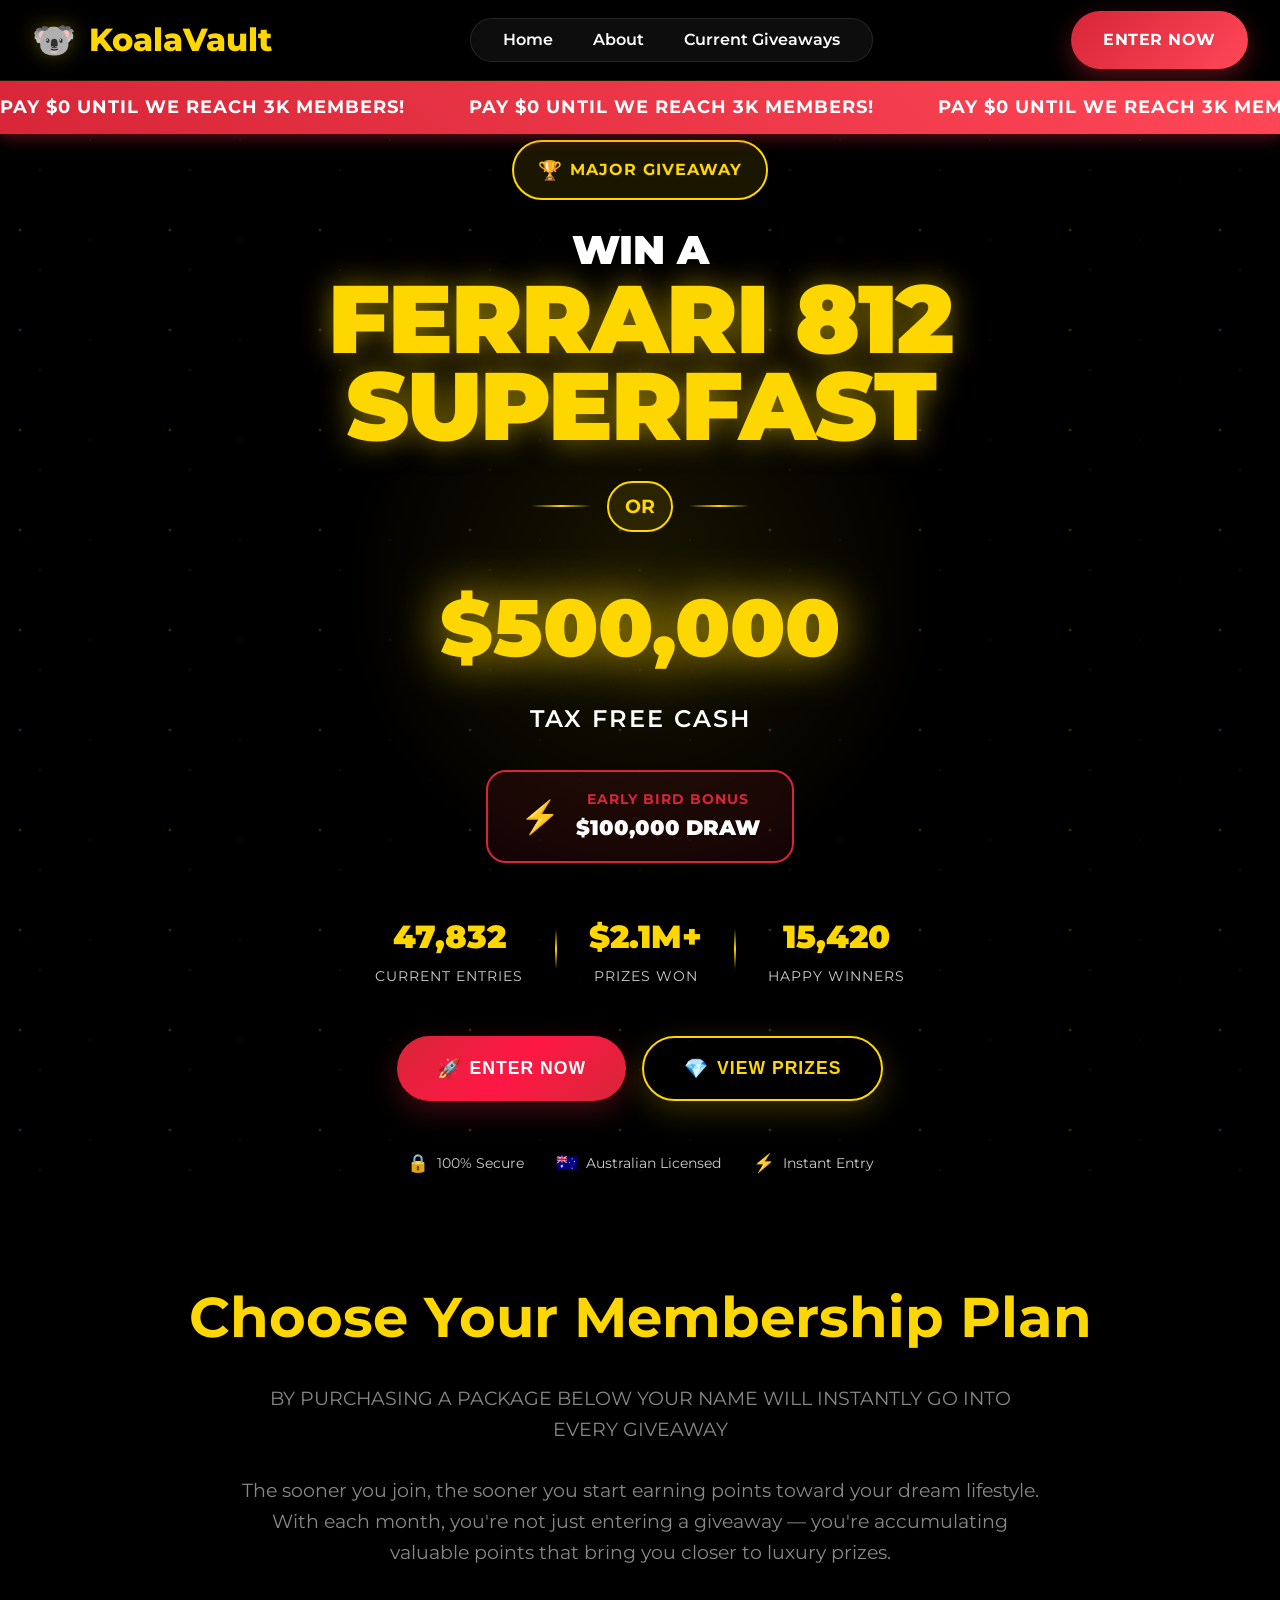
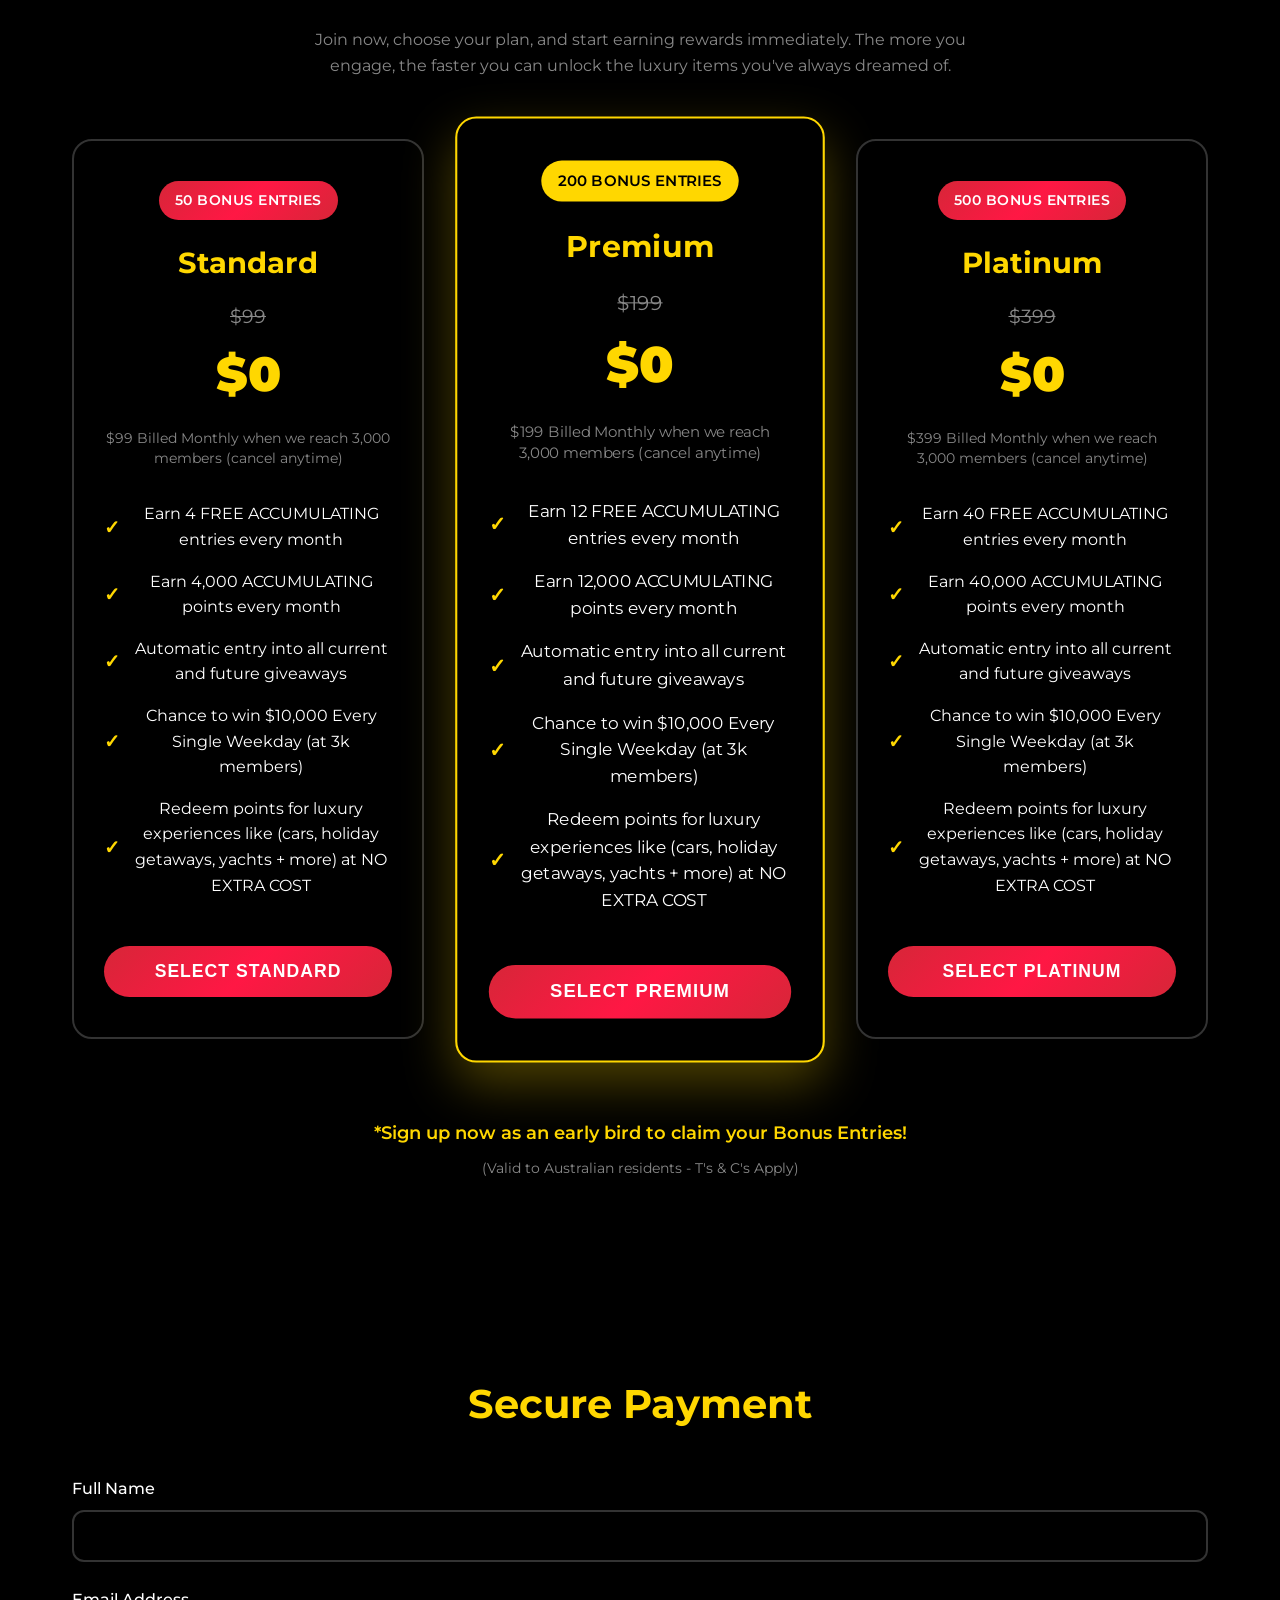
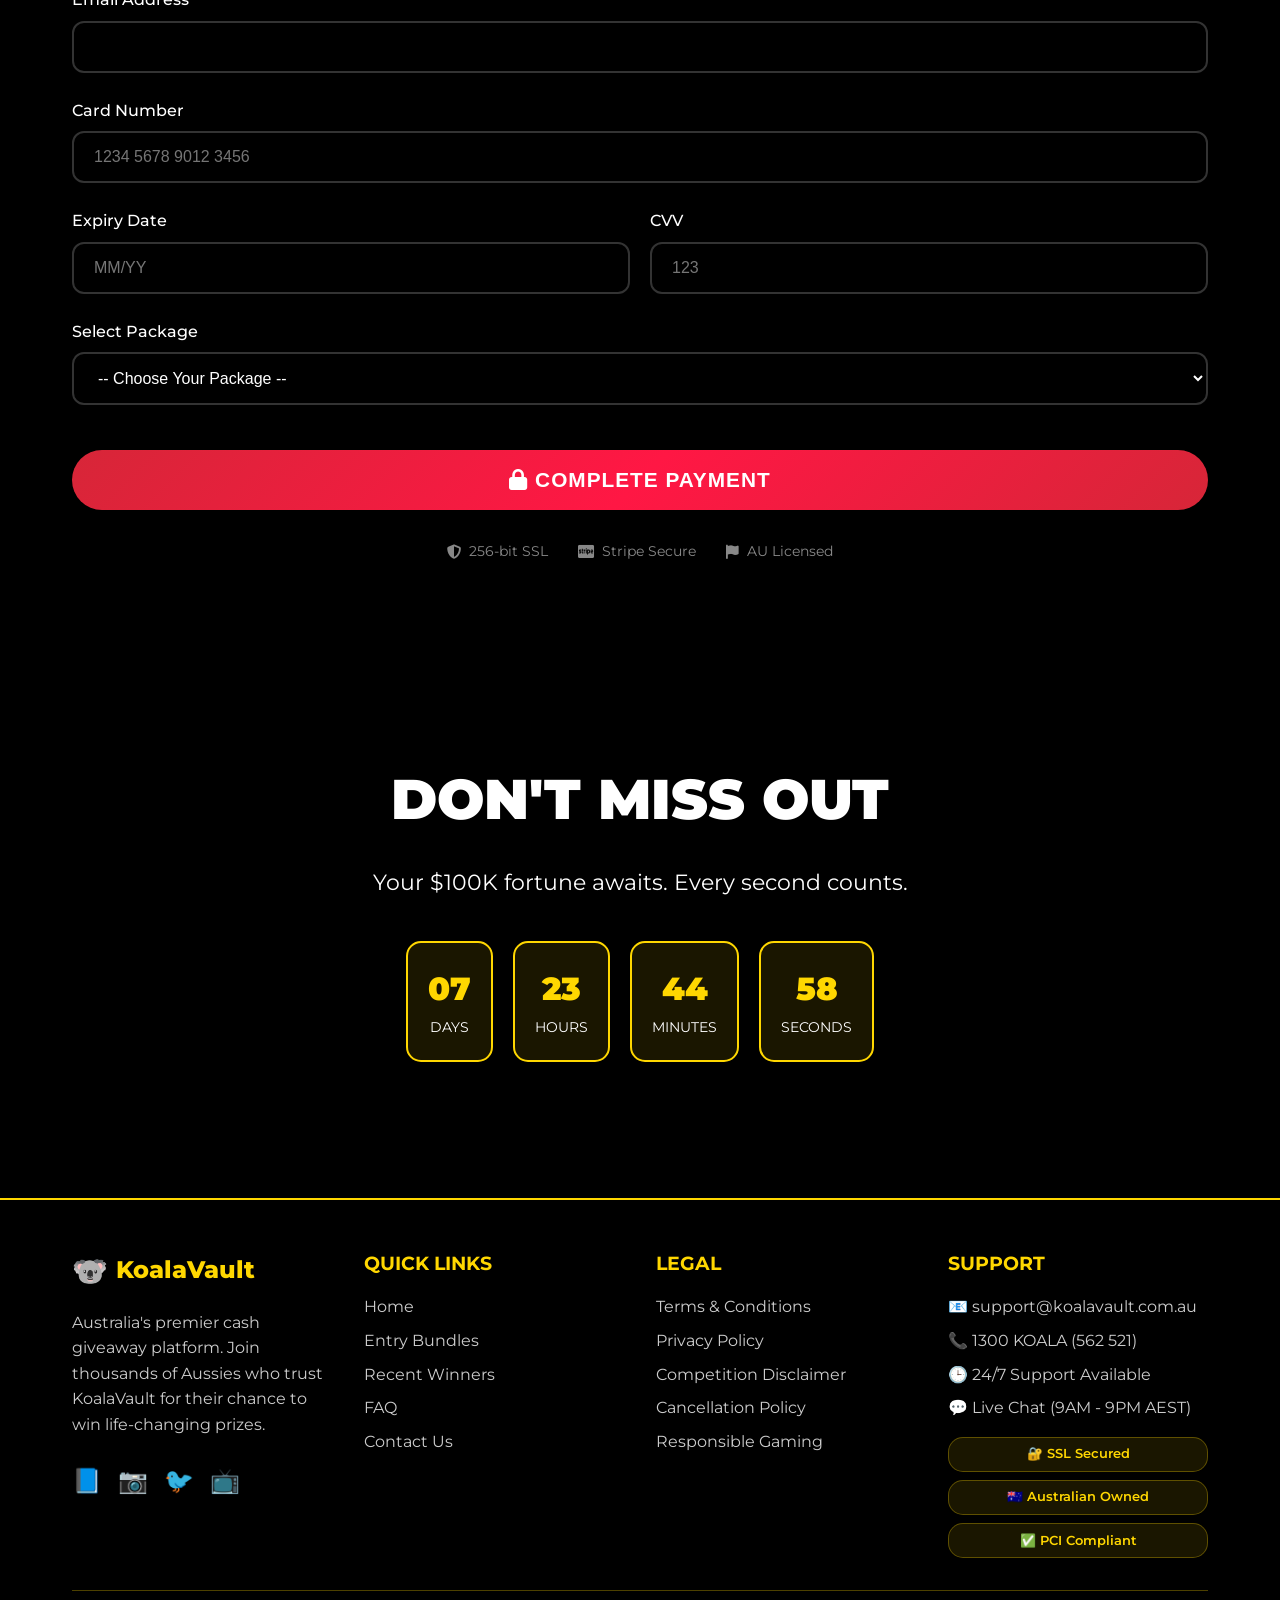
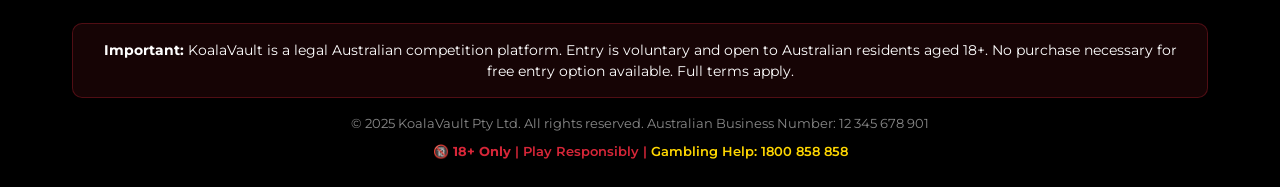
==== commit 35bdf4c9: "Update navigation links to use full KoalaVault domain URLs Co-authored-by: akmalzain880 <akmalzain88" ====
--- a/index.html
+++ b/index.html
@@ -1,1247 +1,1223 @@
 <!DOCTYPE html>
 <html lang="en">
 <head>
-    <meta charset="UTF-8">
-    <meta name="viewport" content="width=device-width, initial-scale=1.0">
-    <title>KoalaVault - Win $100,000 Cash | Australian Giveaway</title>
-    <link href="https://fonts.googleapis.com/css2?family=Montserrat:wght@400;600;700;800&display=swap" rel="stylesheet">
-    <style>
-        * {
-            margin: 0;
-            padding: 0;
-            box-sizing: border-box;
-        }
-
-        body {
-            font-family: 'Montserrat', Helvetica, sans-serif;
-            background: #000000;
-            color: #FFFFFF;
-            overflow-x: hidden;
-        }
-
-        /* Animated Background */
-        .stars {
-            position: fixed;
-            top: 0;
-            left: 0;
-            width: 100%;
-            height: 100%;
-            pointer-events: none;
-            z-index: 1;
-        }
-
-        .star {
-            position: absolute;
-            background: #FFD700;
-            border-radius: 50%;
-            animation: twinkle 2s infinite;
-        }
-
-        @keyframes twinkle {
-            0%, 100% { opacity: 0.3; transform: scale(1); }
-            50% { opacity: 1; transform: scale(1.2); }
-        }
-
-        @keyframes float {
-            0%, 100% { transform: translateY(0px); }
-            50% { transform: translateY(-20px); }
-        }
-
-        /* Announcement Bar */
-        .announcement-bar {
-            position: fixed;
-            top: 80px;
-            left: 0;
-            width: 100%;
-            background: linear-gradient(45deg, #D72638, #FF4757);
-            z-index: 999;
-            overflow: hidden;
-            padding: 0.8rem 0;
-            box-shadow: 0 4px 15px rgba(215, 38, 56, 0.4);
-        }
-
-        .announcement-content {
-            display: flex;
-            animation: scroll 20s linear infinite;
-            white-space: nowrap;
-        }
-
-        .announcement-text {
-            color: #FFFFFF;
-            font-weight: 700;
-            font-size: 1.1rem;
-            text-transform: uppercase;
-            letter-spacing: 1px;
-            margin-right: 4rem;
-            display: inline-block;
-        }
-
-        @keyframes scroll {
-            0% { transform: translateX(100%); }
-            100% { transform: translateX(-100%); }
-        }
-
-        /* Header */
-        header {
-            position: fixed;
-            top: 0;
-            width: 100%;
-            background: rgba(0, 0, 0, 0.95);
-            backdrop-filter: blur(15px);
-            border-bottom: 1px solid rgba(255, 215, 0, 0.1);
-            z-index: 1000;
-            padding: 0;
-        }
-
+  <meta charset="UTF-8" />
+  <meta name="viewport" content="width=device-width, initial-scale=1.0"/>
+  <title>Win Big – High Roller Giveaways</title>
+  <link href="https://fonts.googleapis.com/css2?family=Montserrat:wght@300;400;500;600;700;800;900&display=swap" rel="stylesheet" />
+  <link rel="stylesheet" href="https://cdnjs.cloudflare.com/ajax/libs/font-awesome/6.4.0/css/all.min.css">
+  <style>
+    :root {
+      --gold: #FFD700;
+      --black: #000000;
+      --charcoal: #1C1C1C;
+      --white: #FFFFFF;
+      --accent-red: #D72638;
+      --text: #FFFFFF;
+      --muted: #888;
+      --gradient: linear-gradient(135deg, #FFD700 0%, #FFD700 100%);
+      --red-gradient: linear-gradient(135deg, #D72638 0%, #ff1744 50%, #D72638 100%);
+    }
+
+    * {
+      box-sizing: border-box;
+      margin: 0;
+      padding: 0;
+    }
+
+    html {
+      background: #000000;
+    }
+
+    body {
+      font-family: 'Montserrat', Helvetica, sans-serif;
+      background: #000000;
+      color: #FFFFFF;
+      line-height: 1.6;
+      overflow-x: hidden;
+      min-height: 100vh;
+    }
+
+    .hero-section {
+      background: #000000;
+      min-height: 100vh;
+      display: flex;
+      align-items: center;
+      position: relative;
+      text-align: center;
+      overflow: hidden;
+      padding-top: 140px;
+    }
+
+    .hero-background {
+      position: absolute;
+      top: 0;
+      left: 0;
+      width: 100%;
+      height: 100%;
+      pointer-events: none;
+    }
+
+    .hero-particles {
+      position: absolute;
+      width: 100%;
+      height: 100%;
+      background-image: 
+        radial-gradient(2px 2px at 20px 30px, var(--gold), transparent),
+        radial-gradient(2px 2px at 40px 70px, rgba(255, 215, 0, 0.3), transparent),
+        radial-gradient(1px 1px at 90px 40px, rgba(255, 215, 0, 0.5), transparent),
+        radial-gradient(1px 1px at 130px 80px, rgba(255, 215, 0, 0.2), transparent);
+      background-repeat: repeat;
+      background-size: 150px 100px;
+      animation: sparkle 8s linear infinite;
+      opacity: 0.3;
+    }
+
+    .hero-glow {
+      position: absolute;
+      top: 50%;
+      left: 50%;
+      transform: translate(-50%, -50%);
+      width: 600px;
+      height: 600px;
+      background: radial-gradient(circle, rgba(255, 215, 0, 0.1) 0%, transparent 70%);
+      animation: glow 4s ease-in-out infinite alternate;
+    }
+
+    @keyframes sparkle {
+      0% { transform: translateX(0) translateY(0); }
+      100% { transform: translateX(-150px) translateY(-100px); }
+    }
+
+    @keyframes glow {
+      0% { transform: translate(-50%, -50%) scale(1); opacity: 0.1; }
+      100% { transform: translate(-50%, -50%) scale(1.2); opacity: 0.2; }
+    }
+
+    .hero-content {
+      max-width: 1200px;
+      margin: 0 auto;
+      padding: 0 2rem;
+      z-index: 2;
+      position: relative;
+    }
+
+    .hero-badge {
+      display: inline-flex;
+      align-items: center;
+      gap: 0.5rem;
+      background: rgba(255, 215, 0, 0.1);
+      border: 2px solid var(--gold);
+      padding: 0.8rem 1.5rem;
+      border-radius: 50px;
+      margin-bottom: 2rem;
+      animation: pulse 2s infinite;
+    }
+
+    .badge-icon {
+      font-size: 1.2rem;
+    }
+
+    .badge-text {
+      color: var(--gold);
+      font-weight: 700;
+      font-size: 1rem;
+      text-transform: uppercase;
+      letter-spacing: 1px;
+    }
+
+    .hero-title {
+      font-family: 'Montserrat', Helvetica, sans-serif;
+      font-weight: 900;
+      margin-bottom: 2rem;
+      line-height: 0.9;
+    }
+
+    .title-line-1 {
+      display: block;
+      font-size: clamp(1.5rem, 4vw, 2.5rem);
+      color: var(--white);
+      margin-bottom: 0.5rem;
+    }
+
+    .title-line-2, .title-line-3 {
+      display: block;
+      font-size: clamp(3rem, 8vw, 6rem);
+      color: var(--gold);
+      text-shadow: 0 0 30px rgba(255, 215, 0, 0.5);
+      letter-spacing: -2px;
+    }
+
+    .hero-or-divider {
+      display: flex;
+      align-items: center;
+      justify-content: center;
+      gap: 1rem;
+      margin: 2rem 0;
+    }
+
+    .or-line {
+      height: 2px;
+      width: 60px;
+      background: linear-gradient(90deg, transparent, var(--gold), transparent);
+    }
+
+    .or-text {
+      color: var(--gold);
+      font-weight: 700;
+      font-size: 1.2rem;
+      padding: 0.5rem 1rem;
+      border: 2px solid var(--gold);
+      border-radius: 50px;
+      background: rgba(255, 215, 0, 0.1);
+    }
+
+    .hero-cash-prize {
+      margin-bottom: 2rem;
+    }
+
+    .cash-amount {
+      font-family: 'Montserrat', Helvetica, sans-serif;
+      font-size: clamp(3rem, 8vw, 5rem);
+      font-weight: 900;
+      color: var(--gold);
+      text-shadow: 0 0 50px rgba(255, 215, 0, 0.8);
+      margin-bottom: 0.5rem;
+    }
+
+    .cash-subtitle {
+      font-size: clamp(1rem, 2vw, 1.5rem);
+      color: var(--white);
+      font-weight: 600;
+      text-transform: uppercase;
+      letter-spacing: 2px;
+    }
+
+    .hero-early-bird {
+      margin: 2rem 0;
+    }
+
+    .early-bird-container {
+      display: inline-flex;
+      align-items: center;
+      gap: 1rem;
+      background: rgba(215, 38, 56, 0.1);
+      border: 2px solid var(--accent-red);
+      padding: 1rem 2rem;
+      border-radius: 20px;
+      animation: pulse 3s infinite;
+    }
+
+    .early-bird-icon {
+      font-size: 2rem;
+      animation: bounce 2s infinite;
+    }
+
+    .early-bird-title {
+      color: var(--accent-red);
+      font-weight: 700;
+      font-size: 0.9rem;
+      text-transform: uppercase;
+      letter-spacing: 1px;
+    }
+
+    .early-bird-amount {
+      color: var(--white);
+      font-weight: 900;
+      font-size: 1.3rem;
+    }
+
+    @keyframes bounce {
+      0%, 20%, 50%, 80%, 100% { transform: translateY(0); }
+      40% { transform: translateY(-10px); }
+      60% { transform: translateY(-5px); }
+    }
+
+    .hero-stats {
+      display: flex;
+      justify-content: center;
+      align-items: center;
+      gap: 2rem;
+      margin: 3rem 0;
+      flex-wrap: wrap;
+    }
+
+    .stat-item {
+      text-align: center;
+    }
+
+    .stat-number {
+      font-family: 'Montserrat', Helvetica, sans-serif;
+      font-size: clamp(1.5rem, 3vw, 2rem);
+      font-weight: 900;
+      color: var(--gold);
+      margin-bottom: 0.2rem;
+    }
+
+    .stat-label {
+      font-size: 0.9rem;
+      color: #ccc;
+      text-transform: uppercase;
+      letter-spacing: 1px;
+    }
+
+    .stat-divider {
+      width: 2px;
+      height: 40px;
+      background: linear-gradient(180deg, transparent, var(--gold), transparent);
+    }
+
+    .hero-cta {
+      display: flex;
+      justify-content: center;
+      gap: 1rem;
+      margin: 3rem 0;
+      flex-wrap: wrap;
+    }
+
+    .cta-button {
+      display: inline-flex;
+      align-items: center;
+      gap: 0.5rem;
+      padding: 1.2rem 2.5rem;
+      font-size: 1.1rem;
+      font-weight: 700;
+      border: none;
+      border-radius: 50px;
+      cursor: pointer;
+      text-transform: uppercase;
+      letter-spacing: 1px;
+      transition: all 0.3s ease;
+      position: relative;
+      overflow: hidden;
+      min-width: 180px;
+    }
+
+    .cta-button.primary {
+      background: var(--red-gradient);
+      color: var(--white);
+      box-shadow: 0 10px 30px rgba(215, 38, 56, 0.3);
+    }
+
+    .cta-button.primary:hover {
+      transform: translateY(-3px);
+      box-shadow: 0 15px 40px rgba(215, 38, 56, 0.5);
+    }
+
+    .cta-button.secondary {
+      background: transparent;
+      color: var(--gold);
+      border: 2px solid var(--gold);
+      box-shadow: 0 10px 30px rgba(255, 215, 0, 0.2);
+    }
+
+    .cta-button.secondary:hover {
+      background: rgba(255, 215, 0, 0.1);
+      transform: translateY(-3px);
+      box-shadow: 0 15px 40px rgba(255, 215, 0, 0.4);
+    }
+
+    .button-icon {
+      font-size: 1.2rem;
+    }
+
+    .hero-guarantee {
+      margin-top: 3rem;
+    }
+
+    .guarantee-items {
+      display: flex;
+      justify-content: center;
+      gap: 2rem;
+      flex-wrap: wrap;
+    }
+
+    .guarantee-item {
+      display: flex;
+      align-items: center;
+      gap: 0.5rem;
+      color: #ccc;
+      font-size: 0.9rem;
+    }
+
+    .guarantee-icon {
+      font-size: 1.1rem;
+    }
+
+    @keyframes pulse {
+      0%, 100% { transform: scale(1); }
+      50% { transform: scale(1.05); }
+    }
+
+    /* Hero Mobile Responsive */
+          @media (max-width: 768px) {
+        .hero-stats {
+          gap: 1rem;
+        }
+        
+        .stat-divider {
+          display: none;
+        }
+        
+        .hero-cta {
+          flex-direction: column;
+          align-items: center;
+        }
+        
+        .cta-button {
+          width: 100%;
+          max-width: 300px;
+        }
+        
+        .guarantee-items {
+          flex-direction: column;
+          align-items: center;
+          gap: 1rem;
+        }
+
+        .packages-container {
+          padding: 0 1rem;
+        }
+
+        .payment-container {
+          padding: 0 1rem;
+        }
+
+        .final-cta-container {
+          padding: 0 1rem;
+        }
+
+        .packages-section {
+          padding: 4rem 0;
+        }
+
+        .payment-section {
+          padding: 4rem 0;
+        }
+
+        .final-cta {
+          padding: 4rem 0;
+        }
+      }
+
+    .packages-section {
+      padding: 6rem 0;
+      background: #000000;
+      width: 100%;
+    }
+
+    .packages-container {
+      max-width: 1200px;
+      margin: 0 auto;
+      padding: 0 2rem;
+    }
+
+    .section-title {
+      font-family: 'Montserrat', Helvetica, sans-serif;
+      font-size: clamp(2rem, 5vw, 3.5rem);
+      text-align: center;
+      margin-bottom: 20px;
+      color: var(--gold);
+      font-weight: 700;
+    }
+
+    .section-subtitle {
+      text-align: center;
+      font-size: 1.2rem;
+      color: var(--muted);
+      margin-bottom: 60px;
+      max-width: 600px;
+      margin-left: auto;
+      margin-right: auto;
+    }
+
+    .packages-grid {
+      display: grid;
+      grid-template-columns: repeat(auto-fit, minmax(350px, 1fr));
+      gap: 40px;
+      margin-bottom: 80px;
+    }
+
+    .package-card {
+      background: #000000;
+      border: 2px solid #333;
+      border-radius: 20px;
+      padding: 40px 30px;
+      text-align: center;
+      position: relative;
+      transition: all 0.4s ease;
+      overflow: hidden;
+    }
+
+    .bonus-badge {
+      background: var(--red-gradient);
+      color: white;
+      padding: 8px 16px;
+      border-radius: 20px;
+      font-size: 0.9rem;
+      font-weight: 600;
+      margin-bottom: 20px;
+      display: inline-block;
+      text-transform: uppercase;
+      letter-spacing: 0.5px;
+    }
+
+    .bonus-badge.popular {
+      background: var(--gradient);
+      color: var(--black);
+    }
+
+    .package-price-container {
+      margin-bottom: 15px;
+    }
+
+    .original-price {
+      font-size: 1.2rem;
+      color: var(--muted);
+      text-decoration: line-through;
+      display: block;
+      margin-bottom: 5px;
+    }
+
+    .package-billing {
+      font-size: 0.9rem;
+      color: var(--muted);
+      margin-bottom: 25px;
+      line-height: 1.4;
+    }
+
+    .package-card::before {
+      content: '';
+      position: absolute;
+      top: -50%;
+      left: -50%;
+      width: 200%;
+      height: 200%;
+      background: conic-gradient(transparent, var(--gold), transparent 30%);
+      animation: rotate 4s linear infinite;
+      opacity: 0;
+      transition: opacity 0.3s;
+    }
+
+    .package-card:hover::before {
+      opacity: 0.1;
+    }
+
+    @keyframes rotate {
+      0% { transform: rotate(0deg); }
+      100% { transform: rotate(360deg); }
+    }
+
+    .package-card:hover {
+      transform: translateY(-10px);
+      border-color: var(--gold);
+      box-shadow: 0 20px 50px rgba(255, 215, 0, 0.2);
+    }
+
+    .package-card.featured {
+      border-color: var(--gold);
+      transform: scale(1.05);
+      box-shadow: 0 20px 50px rgba(255, 215, 0, 0.3);
+    }
+
+    .package-title {
+      font-family: 'Montserrat', Helvetica, sans-serif;
+      font-size: 1.8rem;
+      font-weight: 700;
+      margin-bottom: 15px;
+      color: var(--gold);
+    }
+
+    .package-price {
+      font-size: 3rem;
+      font-weight: 900;
+      color: var(--gold);
+      margin-bottom: 10px;
+    }
+
+    .package-entries {
+      font-size: 1.3rem;
+      color: var(--muted);
+      margin-bottom: 30px;
+    }
+
+    .package-features {
+      list-style: none;
+      margin-bottom: 40px;
+    }
+
+    .package-features li {
+      padding: 8px 0;
+      color: var(--white);
+      display: flex;
+      align-items: center;
+      justify-content: center;
+      gap: 10px;
+    }
+
+    .package-features li::before {
+      content: '✓';
+      color: var(--gold);
+      font-weight: bold;
+      font-size: 1.2rem;
+    }
+
+    .package-button {
+      background: var(--red-gradient);
+      color: var(--white);
+      padding: 15px 40px;
+      font-size: 1.1rem;
+      font-weight: 600;
+      border: none;
+      border-radius: 30px;
+      cursor: pointer;
+      width: 100%;
+      transition: all 0.3s ease;
+      text-transform: uppercase;
+      letter-spacing: 1px;
+    }
+
+    .package-button:hover {
+      transform: translateY(-2px);
+      box-shadow: 0 10px 25px rgba(215, 38, 56, 0.4);
+    }
+
+    .payment-section {
+      background: #000000;
+      margin: 0;
+      padding: 6rem 0;
+      width: 100%;
+    }
+
+    .payment-container {
+      max-width: 1200px;
+      margin: 0 auto;
+      padding: 0 2rem;
+    }
+
+    .payment-title {
+      font-family: 'Montserrat', Helvetica, sans-serif;
+      font-size: 2.5rem;
+      text-align: center;
+      margin-bottom: 40px;
+      color: var(--gold);
+      font-weight: 700;
+    }
+
+    .form-group {
+      margin-bottom: 25px;
+    }
+
+    .form-label {
+      display: block;
+      margin-bottom: 8px;
+      color: var(--white);
+      font-weight: 500;
+      font-size: 1rem;
+    }
+
+    .form-input {
+      width: 100%;
+      padding: 15px 20px;
+      background: var(--black);
+      border: 2px solid #333;
+      border-radius: 12px;
+      color: var(--white);
+      font-size: 1rem;
+      transition: all 0.3s ease;
+    }
+
+    .form-input:focus {
+      outline: none;
+      border-color: var(--gold);
+      box-shadow: 0 0 0 3px rgba(255, 215, 0, 0.1);
+    }
+
+    .form-row {
+      display: grid;
+      grid-template-columns: 1fr 1fr;
+      gap: 20px;
+    }
+
+    .payment-button {
+      background: var(--red-gradient);
+      color: var(--white);
+      padding: 18px 40px;
+      font-size: 1.3rem;
+      font-weight: 700;
+      border: none;
+      border-radius: 50px;
+      cursor: pointer;
+      width: 100%;
+      text-transform: uppercase;
+      letter-spacing: 1px;
+      transition: all 0.3s ease;
+      margin-top: 20px;
+    }
+
+    .payment-button:hover {
+      transform: translateY(-3px);
+      box-shadow: 0 15px 40px rgba(220, 20, 60, 0.4);
+    }
+
+    .security-badges {
+      display: flex;
+      justify-content: center;
+      gap: 30px;
+      margin-top: 30px;
+      flex-wrap: wrap;
+    }
+
+    .security-badge {
+      display: flex;
+      align-items: center;
+      gap: 8px;
+      color: var(--muted);
+      font-size: 0.9rem;
+    }
+
+    .final-cta {
+      background: #000000;
+      margin: 0;
+      padding: 6rem 0;
+      text-align: center;
+      position: relative;
+      overflow: hidden;
+      width: 100%;
+    }
+
+    .final-cta-container {
+      max-width: 1200px;
+      margin: 0 auto;
+      padding: 0 2rem;
+    }
+
+    .final-cta::before {
+      content: '';
+      position: absolute;
+      top: 0;
+      left: 0;
+      right: 0;
+      bottom: 0;
+      background: none;
+      animation: sparkle 3s linear infinite;
+    }
+
+    @keyframes sparkle {
+      0% { transform: translateX(0) translateY(0); }
+      100% { transform: translateX(-100px) translateY(-100px); }
+    }
+
+    .final-cta-title {
+      font-family: 'Montserrat', Helvetica, sans-serif;
+      font-size: clamp(2rem, 5vw, 3.5rem);
+      font-weight: 900;
+      margin-bottom: 20px;
+      position: relative;
+      z-index: 2;
+      color: var(--white);
+    }
+
+    .final-cta-subtitle {
+      font-size: 1.4rem;
+      margin-bottom: 40px;
+      position: relative;
+      z-index: 2;
+      color: var(--white);
+    }
+
+    .countdown {
+      display: flex;
+      justify-content: center;
+      gap: 20px;
+      margin: 40px 0;
+      flex-wrap: wrap;
+    }
+
+    .countdown-item {
+      background: rgba(255, 215, 0, 0.1);
+      border: 2px solid var(--gold);
+      padding: 20px;
+      border-radius: 15px;
+      text-align: center;
+      min-width: 80px;
+    }
+
+    .countdown-number {
+      font-family: 'Montserrat', Helvetica, sans-serif;
+      font-size: 2rem;
+      font-weight: 900;
+      color: var(--gold);
+      display: block;
+    }
+
+    .countdown-label {
+      font-size: 0.9rem;
+      color: var(--white);
+      text-transform: uppercase;
+    }
+
+                     @media (max-width: 768px) {
+         .form-row {
+           grid-template-columns: 1fr;
+         }
+         
+         .packages-grid {
+           grid-template-columns: 1fr;
+         }
+        }
+
+    /* Footer Styles */
+    .footer {
+        background: #000000;
+        border-top: 2px solid #FFD700;
+        padding: 3rem 0 1rem;
+        margin-top: 0;
+    }
+
+    .footer-container {
+        max-width: 1200px;
+        margin: 0 auto;
+        padding: 0 2rem;
+    }
+
+    .footer-content {
+        display: grid;
+        grid-template-columns: repeat(auto-fit, minmax(250px, 1fr));
+        gap: 2rem;
+        margin-bottom: 2rem;
+    }
+
+    .footer-section h4 {
+        color: #FFD700;
+        font-size: 1.2rem;
+        font-weight: 700;
+        margin-bottom: 1rem;
+        text-transform: uppercase;
+    }
+
+    .footer-logo {
+        display: flex;
+        align-items: center;
+        gap: 0.5rem;
+        font-size: 1.5rem;
+        font-weight: 800;
+        color: #FFD700;
+        margin-bottom: 1rem;
+    }
+
+    .footer-logo .koala-emoji {
+        font-size: 1.8rem;
+        animation: float 3s ease-in-out infinite;
+    }
+
+    .footer-description {
+        color: #CCCCCC;
+        line-height: 1.6;
+        margin-bottom: 1.5rem;
+    }
+
+    .social-links {
+        display: flex;
+        gap: 1rem;
+    }
+
+    .social-links a {
+        font-size: 1.5rem;
+        text-decoration: none;
+        transition: transform 0.3s;
+    }
+
+    .social-links a:hover {
+        transform: scale(1.2);
+    }
+
+    .footer-section ul {
+        list-style: none;
+    }
+
+    .footer-section ul li {
+        margin-bottom: 0.5rem;
+    }
+
+    .footer-section ul li a {
+        color: #CCCCCC;
+        text-decoration: none;
+        transition: color 0.3s;
+    }
+
+    .footer-section ul li a:hover {
+        color: #FFD700;
+    }
+
+    .footer-section ul li:not(:has(a)) {
+        color: #CCCCCC;
+    }
+
+    .trust-badges-footer {
+        margin-top: 1rem;
+        display: flex;
+        flex-direction: column;
+        gap: 0.5rem;
+    }
+
+    .trust-badges-footer .badge {
+        background: rgba(255, 215, 0, 0.1);
+        border: 1px solid rgba(255, 215, 0, 0.3);
+        color: #FFD700;
+        padding: 0.4rem 0.8rem;
+        border-radius: 15px;
+        font-size: 0.8rem;
+        font-weight: 600;
+        text-align: center;
+    }
+
+    .footer-bottom {
+        border-top: 1px solid rgba(255, 215, 0, 0.3);
+        padding-top: 2rem;
+        text-align: center;
+    }
+
+    .footer-disclaimer {
+        background: rgba(215, 38, 56, 0.1);
+        border: 1px solid rgba(215, 38, 56, 0.3);
+        border-radius: 10px;
+        padding: 1rem;
+        margin-bottom: 1rem;
+    }
+
+    .footer-disclaimer p {
+        color: #FFFFFF;
+        font-size: 0.9rem;
+        line-height: 1.4;
+        margin: 0;
+    }
+
+    .footer-copyright {
+        color: #888888;
+        font-size: 0.8rem;
+    }
+
+    .footer-copyright p {
+        margin-bottom: 0.5rem;
+    }
+
+    .gambling-notice {
+        font-weight: 600;
+        color: #D72638 !important;
+    }
+
+    .gambling-notice a {
+        color: #FFD700;
+        text-decoration: none;
+    }
+
+    .gambling-notice a:hover {
+        text-decoration: underline;
+    }
+
+    /* Footer Mobile Responsive */
+    @media (max-width: 768px) {
+        .footer-container {
+            padding: 0 1rem;
+        }
+
+        .footer-content {
+            grid-template-columns: 1fr;
+            text-align: center;
+        }
+
+        .social-links {
+            justify-content: center;
+        }
+
+        .trust-badges-footer {
+            align-items: center;
+        }
+
+        .footer-disclaimer {
+            text-align: left;
+        }
+    }
+
+    /* Header */
+    header {
+        position: fixed;
+        top: 0;
+        width: 100%;
+        background: rgba(0, 0, 0, 0.95);
+        backdrop-filter: blur(15px);
+        border-bottom: 1px solid rgba(255, 215, 0, 0.1);
+        z-index: 1000;
+        padding: 0;
+    }
+
+    nav {
+        max-width: 1400px;
+        margin: 0 auto;
+        display: flex;
+        justify-content: space-between;
+        align-items: center;
+        padding: 1rem 2rem;
+        height: 80px;
+        box-sizing: border-box;
+    }
+
+    .logo {
+        font-size: 2rem;
+        font-weight: 800;
+        color: #FFD700;
+        display: flex;
+        align-items: center;
+        gap: 0.8rem;
+        text-decoration: none;
+        transition: transform 0.3s ease;
+    }
+
+    .logo:hover {
+        transform: scale(1.05);
+    }
+
+    .logo .koala-emoji {
+        font-size: 2.2rem;
+        animation: float 4s ease-in-out infinite;
+        filter: drop-shadow(0 0 10px rgba(255, 215, 0, 0.3));
+    }
+
+    .nav-center {
+        display: flex;
+        align-items: center;
+        gap: 3rem;
+        background: rgba(255, 255, 255, 0.05);
+        backdrop-filter: blur(10px);
+        border: 1px solid rgba(255, 255, 255, 0.1);
+        border-radius: 50px;
+        padding: 0.5rem 2rem;
+    }
+
+    .nav-links {
+        display: flex;
+        align-items: center;
+        gap: 2.5rem;
+        list-style: none;
+        margin: 0;
+        padding: 0;
+    }
+
+    .nav-links a {
+        color: #FFFFFF;
+        text-decoration: none;
+        font-weight: 600;
+        font-size: 1rem;
+        position: relative;
+        padding: 0.8rem 0;
+        transition: all 0.3s ease;
+    }
+
+    .nav-links a::after {
+        content: '';
+        position: absolute;
+        bottom: 0;
+        left: 0;
+        width: 0;
+        height: 2px;
+        background: linear-gradient(45deg, #FFD700, #FFF700);
+        transition: width 0.3s ease;
+    }
+
+    .nav-links a:hover {
+        color: #FFD700;
+        transform: translateY(-2px);
+    }
+
+    .nav-links a:hover::after {
+        width: 100%;
+    }
+
+    .header-cta-button {
+        background: linear-gradient(135deg, #D72638, #FF4757, #D72638);
+        background-size: 200% 200%;
+        color: #FFFFFF;
+        padding: 1rem 2rem;
+        font-size: 1rem;
+        font-weight: 700;
+        text-transform: uppercase;
+        text-decoration: none;
+        border-radius: 50px;
+        box-shadow: 0 8px 25px rgba(215, 38, 56, 0.4);
+        transition: all 0.4s ease;
+        white-space: nowrap;
+        position: relative;
+        overflow: hidden;
+        letter-spacing: 0.5px;
+    }
+
+    .header-cta-button::before {
+        content: '';
+        position: absolute;
+        top: 0;
+        left: -100%;
+        width: 100%;
+        height: 100%;
+        background: linear-gradient(90deg, transparent, rgba(255, 255, 255, 0.2), transparent);
+        transition: left 0.6s ease;
+    }
+
+    .header-cta-button:hover {
+        transform: translateY(-3px);
+        box-shadow: 0 12px 35px rgba(215, 38, 56, 0.6);
+        background-position: 100% 0;
+    }
+
+    .header-cta-button:hover::before {
+        left: 100%;
+    }
+
+    .header-cta-button:active {
+        transform: translateY(-1px);
+    }
+
+    /* Mobile Menu */
+    .mobile-menu-toggle {
+        display: none;
+        background: none;
+        border: none;
+        color: #FFFFFF;
+        font-size: 1.5rem;
+        cursor: pointer;
+    }
+
+    .mobile-nav {
+        display: none;
+        position: fixed;
+        top: 70px;
+        left: 0;
+        right: 0;
+        background: rgba(0, 0, 0, 0.95);
+        backdrop-filter: blur(10px);
+        z-index: 999;
+        padding: 1rem 0;
+    }
+
+    .mobile-nav.active {
+        display: block;
+    }
+
+    .mobile-nav ul {
+        list-style: none;
+        padding: 0;
+        margin: 0;
+    }
+
+    .mobile-nav ul li {
+        text-align: center;
+        padding: 1rem 0;
+        border-bottom: 1px solid rgba(255, 215, 0, 0.2);
+    }
+
+    .mobile-nav ul li a {
+        color: #FFFFFF;
+        text-decoration: none;
+        font-weight: 600;
+        font-size: 1.1rem;
+    }
+
+    .mobile-nav ul li a:hover {
+        color: #FFD700;
+    }
+
+    .mobile-nav-cta {
+        background: linear-gradient(45deg, #D72638, #FF4757) !important;
+        color: #FFFFFF !important;
+        padding: 0.8rem 1.5rem !important;
+        font-weight: 700 !important;
+        text-transform: uppercase !important;
+        border-radius: 25px !important;
+        margin: 0.5rem 1rem !important;
+        display: inline-block !important;
+    }
+
+    /* Header Mobile Responsive */
+    @media (max-width: 768px) {
         nav {
-            max-width: 1400px;
-            margin: 0 auto;
-            display: flex;
-            justify-content: space-between;
-            align-items: center;
-            padding: 1rem 2rem;
-            height: 80px;
-            box-sizing: border-box;
+            padding: 0.8rem 1.5rem;
+            height: 70px;
         }
 
         .logo {
+            font-size: 1.8rem;
+        }
+
+        .logo .koala-emoji {
             font-size: 2rem;
-            font-weight: 800;
-            color: #FFD700;
-            display: flex;
-            align-items: center;
-            gap: 0.8rem;
-            text-decoration: none;
-            transition: transform 0.3s ease;
-        }
-
-        .logo:hover {
-            transform: scale(1.05);
-        }
-
-        .koala-emoji {
-            font-size: 2.2rem;
-            animation: float 4s ease-in-out infinite;
-            filter: drop-shadow(0 0 10px rgba(255, 215, 0, 0.3));
         }
 
         .nav-center {
-            display: flex;
-            align-items: center;
-            gap: 3rem;
-            background: rgba(255, 255, 255, 0.05);
-            backdrop-filter: blur(10px);
-            border: 1px solid rgba(255, 255, 255, 0.1);
-            border-radius: 50px;
-            padding: 0.5rem 2rem;
-        }
-
-        .nav-links {
-            display: flex;
-            align-items: center;
-            gap: 2.5rem;
-            list-style: none;
-            margin: 0;
-            padding: 0;
-        }
-
-        .nav-links a {
-            color: #FFFFFF;
-            text-decoration: none;
-            font-weight: 600;
-            font-size: 1rem;
-            position: relative;
-            padding: 0.8rem 0;
-            transition: all 0.3s ease;
-        }
-
-        .nav-links a::after {
-            content: '';
-            position: absolute;
-            bottom: 0;
-            left: 0;
-            width: 0;
-            height: 2px;
-            background: linear-gradient(45deg, #FFD700, #FFF700);
-            transition: width 0.3s ease;
-        }
-
-        .nav-links a:hover {
-            color: #FFD700;
-            transform: translateY(-2px);
-        }
-
-        .nav-links a:hover::after {
-            width: 100%;
+            display: none;
         }
 
         .header-cta-button {
-            background: linear-gradient(135deg, #D72638, #FF4757, #D72638);
-            background-size: 200% 200%;
-            color: #FFFFFF;
-            padding: 1rem 2rem;
-            font-size: 1rem;
-            font-weight: 700;
-            text-transform: uppercase;
-            text-decoration: none;
-            border-radius: 50px;
-            box-shadow: 0 8px 25px rgba(215, 38, 56, 0.4);
-            transition: all 0.4s ease;
-            white-space: nowrap;
-            position: relative;
-            overflow: hidden;
-            letter-spacing: 0.5px;
-        }
-
-        .header-cta-button::before {
-            content: '';
-            position: absolute;
-            top: 0;
-            left: -100%;
-            width: 100%;
-            height: 100%;
-            background: linear-gradient(90deg, transparent, rgba(255, 255, 255, 0.2), transparent);
-            transition: left 0.6s ease;
-        }
-
-        .header-cta-button:hover {
-            transform: translateY(-3px);
-            box-shadow: 0 12px 35px rgba(215, 38, 56, 0.6);
-            background-position: 100% 0;
-        }
-
-        .header-cta-button:hover::before {
-            left: 100%;
-        }
-
-        .header-cta-button:active {
-            transform: translateY(-1px);
-        }
-
-        /* Mobile Menu */
+            display: none;
+        }
+
         .mobile-menu-toggle {
-            display: none;
-            background: none;
-            border: none;
-            color: #FFFFFF;
-            font-size: 1.5rem;
-            cursor: pointer;
-        }
-
-        .mobile-nav {
-            display: none;
-            position: fixed;
-            top: 70px;
-            left: 0;
-            right: 0;
-            background: rgba(0, 0, 0, 0.95);
-            backdrop-filter: blur(10px);
-            z-index: 999;
-            padding: 1rem 0;
-        }
-
-        .mobile-nav.active {
             display: block;
-        }
-
-        .mobile-nav ul {
-            list-style: none;
-            padding: 0;
-            margin: 0;
-        }
-
-        .mobile-nav ul li {
-            text-align: center;
-            padding: 1rem 0;
-            border-bottom: 1px solid rgba(255, 215, 0, 0.2);
-        }
-
-        .mobile-nav ul li a {
-            color: #FFFFFF;
-            text-decoration: none;
-            font-weight: 600;
-            font-size: 1.1rem;
-        }
-
-        .mobile-nav ul li a:hover {
-            color: #FFD700;
-        }
-
-        .mobile-nav-cta {
-            background: linear-gradient(45deg, #D72638, #FF4757) !important;
-            color: #FFFFFF !important;
-            padding: 0.8rem 1.5rem !important;
-            font-weight: 700 !important;
-            text-transform: uppercase !important;
-            border-radius: 25px !important;
-            margin: 0.5rem 1rem !important;
-            display: inline-block !important;
-        }
-
-        /* Hero Section */
-        .hero {
-            position: relative;
-            min-height: 100vh;
-            display: flex;
-            align-items: center;
-            justify-content: center;
-            text-align: center;
-            background: linear-gradient(135deg, #000000 0%, #1C1C1C 100%);
-            z-index: 2;
-            margin-top: 60px;
-        }
-
-        .hero-content {
-            max-width: 800px;
-            padding: 0 2rem;
-        }
-
-        .hero h1 {
-            font-size: 4rem;
-            font-weight: 800;
-            margin-bottom: 1rem;
-            background: linear-gradient(45deg, #FFD700, #FFF700);
-            -webkit-background-clip: text;
-            -webkit-text-fill-color: transparent;
-            text-shadow: 0 0 20px rgba(255, 215, 0, 0.3);
-            animation: glow 2s ease-in-out infinite alternate;
-        }
-
-        @keyframes glow {
-            from { text-shadow: 0 0 20px rgba(255, 215, 0, 0.3); }
-            to { text-shadow: 0 0 30px rgba(255, 215, 0, 0.6), 0 0 40px rgba(255, 215, 0, 0.4); }
-        }
-
-        .hero h2 {
-            font-size: 1.5rem;
-            margin-bottom: 2rem;
-            color: #FFFFFF;
-            font-weight: 600;
-        }
-
-        .countdown {
-            display: flex;
-            justify-content: center;
-            gap: 1rem;
-            margin: 2rem 0;
-        }
-
-        .countdown-item {
-            background: rgba(255, 215, 0, 0.1);
-            border: 2px solid #FFD700;
-            border-radius: 10px;
-            padding: 1rem;
-            text-align: center;
-            min-width: 80px;
-        }
-
-        .countdown-number {
-            display: block;
-            font-size: 2rem;
-            font-weight: 800;
-            color: #FFD700;
-        }
-
-        .countdown-label {
-            font-size: 0.8rem;
-            color: #FFFFFF;
-            text-transform: uppercase;
-        }
-
-        .cta-button {
-            display: inline-block;
-            background: linear-gradient(45deg, #D72638, #FF4757);
-            color: #FFFFFF;
-            padding: 1.2rem 3rem;
-            font-size: 1.2rem;
-            font-weight: 800;
-            text-transform: uppercase;
-            text-decoration: none;
-            border-radius: 50px;
-            box-shadow: 0 10px 30px rgba(215, 38, 56, 0.4);
-            transition: all 0.3s;
-            position: relative;
-            overflow: hidden;
-        }
-
-        .cta-button:hover {
-            transform: translateY(-3px);
-            box-shadow: 0 15px 40px rgba(215, 38, 56, 0.6);
-        }
-
-        .cta-button::before {
-            content: '';
-            position: absolute;
-            top: 0;
-            left: -100%;
-            width: 100%;
-            height: 100%;
-            background: linear-gradient(90deg, transparent, rgba(255, 255, 255, 0.2), transparent);
-            transition: left 0.5s;
-        }
-
-        .cta-button:hover::before {
-            left: 100%;
-        }
-
-        /* Progress Bar Section */
-        .progress-section {
-            background: #000000;
-            padding: 4rem 0;
-            position: relative;
-            z-index: 2;
-            margin: 0;
-        }
-
-        .progress-content {
-            text-align: center;
-            max-width: 800px;
-            margin: 0 auto;
-        }
-
-        .progress-title {
-            font-size: 2.5rem;
-            font-weight: 800;
-            color: #FFD700;
-            margin-bottom: 1rem;
-            text-shadow: 0 0 20px rgba(255, 215, 0, 0.3);
-        }
-
-        .progress-subtitle {
-            font-size: 1.3rem;
-            color: #FFFFFF;
-            margin-bottom: 2rem;
-            font-weight: 600;
-        }
-
-        .progress-alert {
-            margin-bottom: 3rem;
-            animation: pulse 2s infinite;
-        }
-
-        .alert-text {
-            background: linear-gradient(45deg, #D72638, #FF4757);
-            color: #FFFFFF;
-            padding: 0.8rem 2rem;
-            border-radius: 50px;
-            font-weight: 700;
-            font-size: 1.1rem;
-            text-transform: uppercase;
-            letter-spacing: 1px;
-            box-shadow: 0 8px 25px rgba(215, 38, 56, 0.4);
-            display: inline-block;
-        }
-
-        @keyframes pulse {
-            0%, 100% { transform: scale(1); }
-            50% { transform: scale(1.05); }
-        }
-
-        .progress-bar-container {
-            background: rgba(255, 255, 255, 0.05);
-            backdrop-filter: blur(10px);
-            border: 1px solid rgba(255, 215, 0, 0.2);
-            border-radius: 20px;
-            padding: 2rem;
-            margin-top: 2rem;
-        }
-
-        .progress-bar {
-            width: 100%;
-            height: 20px;
-            background: rgba(255, 255, 255, 0.1);
-            border-radius: 10px;
-            position: relative;
-            overflow: hidden;
-            margin-bottom: 1rem;
-            box-shadow: inset 0 2px 5px rgba(0, 0, 0, 0.3);
-        }
-
-        .progress-fill {
-            height: 100%;
-            background: linear-gradient(90deg, #FFD700, #FFF700, #FFD700);
-            border-radius: 10px;
-            width: 80%;
-            position: relative;
-            animation: progressFill 2s ease-out;
-            box-shadow: 0 0 20px rgba(255, 215, 0, 0.6);
-        }
-
-        .progress-glow {
-            position: absolute;
-            top: 0;
-            left: 0;
-            width: 100%;
-            height: 100%;
-            background: linear-gradient(90deg, transparent, rgba(255, 255, 255, 0.3), transparent);
-            animation: shimmer 2s infinite;
-        }
-
-        @keyframes progressFill {
-            from { width: 0%; }
-            to { width: 80%; }
-        }
-
-        @keyframes shimmer {
-            0% { transform: translateX(-100%); }
-            100% { transform: translateX(100%); }
-        }
-
-        .progress-info {
-            display: flex;
-            justify-content: space-between;
-            align-items: center;
-        }
-
-        .progress-percentage {
-            font-size: 2rem;
-            font-weight: 800;
-            color: #FFD700;
-            text-shadow: 0 0 10px rgba(255, 215, 0, 0.5);
-        }
-
-        .progress-label {
-            color: #CCCCCC;
-            font-weight: 600;
-            font-size: 1.1rem;
-        }
-
-        /* Sections */
-        .section {
-            padding: 6rem 0;
-            position: relative;
-            z-index: 2;
-            background: #000000;
-            margin: 0;
-        }
-
-        .container {
-            max-width: 1200px;
-            margin: 0 auto;
-            padding: 0 2rem;
-        }
-
-        .section-title {
-            font-size: 3rem;
-            font-weight: 800;
-            text-align: center;
-            margin-bottom: 4rem;
-            padding-bottom: 1rem;
-            color: #FFD700;
-        }
-
-        /* How It Works */
-        .how-it-works {
-            background: #000000;
-            margin: 0;
-        }
-
-        .steps {
-            display: grid;
-            grid-template-columns: repeat(auto-fit, minmax(300px, 1fr));
-            gap: 2rem;
-            margin-top: 3rem;
-        }
-
-        .step {
-            background: rgba(255, 215, 0, 0.05);
-            border: 1px solid rgba(255, 215, 0, 0.2);
-            border-radius: 20px;
-            padding: 2rem;
-            text-align: center;
-            transition: transform 0.3s;
-        }
-
-        .step:hover {
-            transform: translateY(-10px);
-        }
-
-        .step-icon {
-            font-size: 3rem;
-            margin-bottom: 1rem;
-        }
-
-        .step h3 {
-            font-size: 1.5rem;
-            font-weight: 700;
-            margin-bottom: 1rem;
-            color: #FFD700;
-        }
-
-        /* Package Section Styles */
-        .packages-section {
-            padding: 6rem 0;
-            background: #000000;
-            width: 100%;
-            margin: 0;
-        }
-
-        .packages-container {
-            max-width: 1200px;
-            margin: 0 auto;
-            padding: 0 2rem;
-        }
-
-        .packages-grid {
-            display: grid;
-            grid-template-columns: repeat(auto-fit, minmax(350px, 1fr));
-            gap: 40px;
-            margin-bottom: 80px;
-        }
-
-        /* Package Card Styles */
-        .package-card {
-            background: #000000;
-            border: 2px solid #333;
-            border-radius: 20px;
-            padding: 40px 30px;
-            text-align: center;
-            position: relative;
-            transition: all 0.4s ease;
-            overflow: hidden;
-        }
-
-        .package-card::before {
-            content: '';
-            position: absolute;
-            top: -50%;
-            left: -50%;
-            width: 200%;
-            height: 200%;
-            background: conic-gradient(transparent, #FFD700, transparent 30%);
-            animation: rotate 4s linear infinite;
-            opacity: 0;
-            transition: opacity 0.3s;
-        }
-
-        .package-card:hover::before {
-            opacity: 0.1;
-        }
-
-        @keyframes rotate {
-            0% { transform: rotate(0deg); }
-            100% { transform: rotate(360deg); }
-        }
-
-        .package-card:hover {
-            transform: translateY(-10px);
-            border-color: #FFD700;
-            box-shadow: 0 20px 50px rgba(255, 215, 0, 0.2);
-        }
-
-        .package-card.featured {
-            border-color: #FFD700;
-            transform: scale(1.05);
-            box-shadow: 0 20px 50px rgba(255, 215, 0, 0.3);
-        }
-
-        /* Bonus Badge Styles */
-        .bonus-badge {
-            background: linear-gradient(135deg, #D72638 0%, #ff1744 50%, #D72638 100%);
-            color: white;
-            padding: 8px 16px;
-            border-radius: 20px;
-            font-size: 0.9rem;
-            font-weight: 600;
-            margin-bottom: 20px;
-            display: inline-block;
-            text-transform: uppercase;
-            letter-spacing: 0.5px;
-        }
-
-        .bonus-badge.popular {
-            background: linear-gradient(135deg, #FFD700 0%, #FFD700 100%);
-            color: #000000;
-        }
-
-        /* Package Title */
-        .package-title {
-            font-family: 'Montserrat', Helvetica, sans-serif;
             font-size: 1.8rem;
-            font-weight: 700;
-            margin-bottom: 15px;
-            color: #FFD700;
-        }
-
-        /* Package Pricing */
-        .package-price-container {
-            margin-bottom: 15px;
-        }
-
-        .original-price {
-            font-size: 1.2rem;
-            color: #888;
-            text-decoration: line-through;
-            display: block;
-            margin-bottom: 5px;
-        }
-
-        .package-price {
-            font-size: 3rem;
-            font-weight: 900;
-            color: #FFD700;
-            margin-bottom: 10px;
-        }
-
-        .package-billing {
-            font-size: 0.9rem;
-            color: #888;
-            margin-bottom: 25px;
-            line-height: 1.4;
-        }
-
-        /* Package Features */
-        .package-features {
-            list-style: none;
-            margin-bottom: 40px;
-            padding: 0;
-        }
-
-        .package-features li {
-            padding: 8px 0;
-            color: #FFFFFF;
-            display: flex;
-            align-items: center;
-            justify-content: center;
-            gap: 10px;
-            text-align: left;
-        }
-
-        .package-features li::before {
-            content: '✓';
-            color: #FFD700;
-            font-weight: bold;
-            font-size: 1.2rem;
-            flex-shrink: 0;
-        }
-
-        /* Package Button */
-        .package-button {
-            background: linear-gradient(135deg, #D72638 0%, #ff1744 50%, #D72638 100%);
-            color: #FFFFFF;
-            padding: 15px 40px;
-            font-size: 1.1rem;
-            font-weight: 600;
-            border: none;
-            border-radius: 30px;
-            cursor: pointer;
-            width: 100%;
-            transition: all 0.3s ease;
-            text-transform: uppercase;
-            letter-spacing: 1px;
-        }
-
-        .package-button:hover {
-            transform: translateY(-2px);
-            box-shadow: 0 10px 25px rgba(215, 38, 56, 0.4);
-        }
-
-        .package-button:active {
-            transform: translateY(0);
-        }
-
-        /* Selected package state */
-        .package-card.selected {
-            border-color: #FFD700;
-            box-shadow: 0 20px 50px rgba(255, 215, 0, 0.4);
-            transform: translateY(-5px);
-        }
-
-        .package-card.selected::before {
-            opacity: 0.2;
-        }
-
-        /* Animation for package selection */
-        @keyframes packageSelect {
-            0% { transform: scale(1); }
-            50% { transform: scale(1.02); }
-            100% { transform: scale(1); }
-        }
-
-        .package-card.selected {
-            animation: packageSelect 0.3s ease-in-out;
-        }
-
-        /* Trust Section */
-        .trust-section {
-            background: #000000;
-            text-align: center;
-            margin: 0;
-        }
-
-        .trust-badges {
-            display: flex;
-            justify-content: center;
-            gap: 3rem;
-            flex-wrap: wrap;
-            margin-top: 3rem;
-        }
-
-        .trust-badge {
-            display: flex;
-            flex-direction: column;
-            align-items: center;
-            gap: 1rem;
-        }
-
-        .trust-icon {
-            font-size: 3rem;
-            color: #FFD700;
-        }
-
-        .trust-text {
-            font-weight: 600;
-            color: #FFFFFF;
-        }
-
-        /* Winners */
-        .winners {
-            background: #000000;
-            margin: 0;
-        }
-
-        .winner-grid {
-            display: grid;
-            grid-template-columns: repeat(auto-fit, minmax(250px, 1fr));
-            gap: 2rem;
-            margin-top: 3rem;
-        }
-
-        .winner-card {
-            background: rgba(255, 215, 0, 0.05);
-            border: 1px solid rgba(255, 215, 0, 0.2);
-            border-radius: 15px;
-            padding: 2rem;
-            text-align: center;
-        }
-
-        .winner-amount {
-            font-size: 2rem;
-            font-weight: 800;
-            color: #FFD700;
-            margin-bottom: 1rem;
-        }
-
-        .winner-name {
-            font-weight: 600;
-            color: #FFFFFF;
-            margin-bottom: 1rem;
-        }
-
-        .winner-quote {
-            font-style: italic;
-            color: #CCCCCC;
-            font-size: 0.9rem;
-        }
-
-        /* FAQ */
-        .faq {
-            background: #000000;
-            margin: 0;
-        }
-
-        .faq-item {
-            background: rgba(255, 215, 0, 0.05);
-            border: 1px solid rgba(255, 215, 0, 0.2);
-            border-radius: 10px;
-            margin-bottom: 1rem;
-            overflow: hidden;
-            transition: all 0.3s ease;
-        }
-
-        .faq-item:hover {
-            border: 1px solid rgba(255, 215, 0, 0.4);
-            box-shadow: 0 4px 15px rgba(255, 215, 0, 0.1);
-        }
-
-        .faq-question {
-            background: none;
-            border: none;
-            color: #FFFFFF;
-            padding: 1.5rem;
-            width: 100%;
-            text-align: left;
-            font-weight: 600;
-            cursor: pointer;
-            font-size: 1.1rem;
-            transition: all 0.3s ease;
-        }
-
-        .faq-question:hover {
-            background: rgba(255, 215, 0, 0.1);
-            color: #FFD700;
-        }
-
-        .faq-question:active,
-        .faq-question:focus {
-            background: rgba(255, 215, 0, 0.15);
-            color: #FFD700;
-            outline: none;
-        }
-
-        .faq-item.active {
-            background: rgba(255, 215, 0, 0.08);
-            border: 1px solid rgba(255, 215, 0, 0.5);
-        }
-
-        .faq-item.active .faq-question {
-            background: rgba(255, 215, 0, 0.1);
-            color: #FFD700;
-        }
-
-        .faq-answer {
-            padding: 0 1.5rem 1.5rem;
-            color: #CCCCCC;
-            display: none;
-        }
-
-        /* Mobile Responsive */
-        @media (max-width: 768px) {
-            nav {
-                padding: 0.8rem 1.5rem;
-                height: 70px;
-            }
-
-            .logo {
-                font-size: 1.8rem;
-            }
-
-            .koala-emoji {
-                font-size: 2rem;
-            }
-
-            .nav-center {
-                display: none;
-            }
-
-            .header-cta-button {
-                display: none;
-            }
-
-            .mobile-menu-toggle {
-                display: block;
-                font-size: 1.8rem;
-                padding: 0.5rem;
-            }
-
-            .announcement-bar {
-                top: 70px;
-            }
-
-            .announcement-text {
-                font-size: 1rem;
-            }
-
-            .hero {
-                margin-top: 50px;
-            }
-
-            .hero h1 {
-                font-size: 2.5rem;
-            }
-
-            .section-title {
-                font-size: 2rem;
-            }
-
-            .countdown {
-                gap: 0.5rem;
-            }
-
-            .countdown-item {
-                padding: 0.5rem;
-                min-width: 60px;
-            }
-
-            .countdown-number {
-                font-size: 1.5rem;
-            }
-
-            .trust-badges {
-                gap: 2rem;
-            }
-
-            .steps, .packages-grid, .winner-grid {
-                grid-template-columns: 1fr;
-            }
-
-            .progress-title {
-                font-size: 1.8rem;
-            }
-
-            .progress-subtitle {
-                font-size: 1.1rem;
-            }
-
-            .alert-text {
-                font-size: 1rem;
-                padding: 0.6rem 1.5rem;
-            }
-
-            .progress-bar-container {
-                padding: 1.5rem;
-            }
-
-            .progress-info {
-                flex-direction: column;
-                gap: 0.5rem;
-                text-align: center;
-            }
-
-            .progress-percentage {
-                font-size: 1.5rem;
-            }
-
-            /* Package Mobile Styles */
-            .packages-container {
-                padding: 0 1rem;
-            }
-
-            .packages-grid {
-                grid-template-columns: 1fr;
-                gap: 30px;
-            }
-
-            .package-card {
-                padding: 30px 20px;
-            }
-
-            .packages-section {
-                padding: 4rem 0;
-            }
-
-            .package-features li {
-                justify-content: flex-start;
-                text-align: left;
-            }
-        }
-
-        @media (max-width: 480px) {
-            .package-card {
-                padding: 25px 15px;
-            }
-            
-            .package-title {
-                font-size: 1.5rem;
-            }
-            
-            .package-price {
-                font-size: 2.5rem;
-            }
-            
-            .bonus-badge {
-                font-size: 0.8rem;
-                padding: 6px 12px;
-            }
-            
-            .package-features li {
-                font-size: 0.9rem;
-                padding: 6px 0;
-            }
-        }
-
-        /* Sticky Mobile CTA */
-        .mobile-cta {
-            position: fixed;
-            bottom: 0;
-            left: 0;
-            right: 0;
-            background: #D72638;
-            padding: 1rem;
-            text-align: center;
-            z-index: 1000;
-            display: none;
-        }
-
-        @media (max-width: 768px) {
-            .mobile-cta {
-                display: block;
-            }
-
-            body {
-                padding-bottom: 70px;
-            }
-        }
-
-        .mobile-cta-button {
-            background: #FFD700;
-            color: #000000;
-            padding: 1rem 2rem;
-            font-weight: 800;
-            text-transform: uppercase;
-            text-decoration: none;
-            border-radius: 25px;
-            display: inline-block;
-        }
-
-        /* Footer Styles */
-        .footer {
-            background: #000000;
-            border-top: 2px solid #FFD700;
-            padding: 3rem 0 1rem;
-            margin: 0;
-        }
-
-        .footer-content {
-            display: grid;
-            grid-template-columns: repeat(auto-fit, minmax(250px, 1fr));
-            gap: 2rem;
-            margin-bottom: 2rem;
-        }
-
-        .footer-section h4 {
-            color: #FFD700;
-            font-size: 1.2rem;
-            font-weight: 700;
-            margin-bottom: 1rem;
-            text-transform: uppercase;
-        }
-
-        .footer-logo {
-            display: flex;
-            align-items: center;
-            gap: 0.5rem;
-            font-size: 1.5rem;
-            font-weight: 800;
-            color: #FFD700;
-            margin-bottom: 1rem;
-        }
-
-        .footer-logo .koala-emoji {
-            font-size: 1.8rem;
-            animation: float 3s ease-in-out infinite;
-        }
-
-        .footer-description {
-            color: #CCCCCC;
-            line-height: 1.6;
-            margin-bottom: 1.5rem;
-        }
-
-        .social-links {
-            display: flex;
-            gap: 1rem;
-        }
-
-        .social-links a {
-            font-size: 1.5rem;
-            text-decoration: none;
-            transition: transform 0.3s;
-        }
-
-        .social-links a:hover {
-            transform: scale(1.2);
-        }
-
-        .footer-section ul {
-            list-style: none;
-        }
-
-        .footer-section ul li {
-            margin-bottom: 0.5rem;
-        }
-
-        .footer-section ul li a {
-            color: #CCCCCC;
-            text-decoration: none;
-            transition: color 0.3s;
-        }
-
-        .footer-section ul li a:hover {
-            color: #FFD700;
-        }
-
-        .footer-section ul li:not(:has(a)) {
-            color: #CCCCCC;
-        }
-
-        .trust-badges-footer {
-            margin-top: 1rem;
-            display: flex;
-            flex-direction: column;
-            gap: 0.5rem;
-        }
-
-        .trust-badges-footer .badge {
-            background: rgba(255, 215, 0, 0.1);
-            border: 1px solid rgba(255, 215, 0, 0.3);
-            color: #FFD700;
-            padding: 0.4rem 0.8rem;
-            border-radius: 15px;
-            font-size: 0.8rem;
-            font-weight: 600;
-            text-align: center;
-        }
-
-        .footer-bottom {
-            border-top: 1px solid rgba(255, 215, 0, 0.3);
-            padding-top: 2rem;
-            text-align: center;
-        }
-
-        .footer-disclaimer {
-            background: rgba(215, 38, 56, 0.1);
-            border: 1px solid rgba(215, 38, 56, 0.3);
-            border-radius: 10px;
-            padding: 1rem;
-            margin-bottom: 1rem;
-        }
-
-        .footer-disclaimer p {
-            color: #FFFFFF;
-            font-size: 0.9rem;
-            line-height: 1.4;
-            margin: 0;
-        }
-
-        .footer-copyright {
-            color: #888888;
-            font-size: 0.8rem;
-        }
-
-        .footer-copyright p {
-            margin-bottom: 0.5rem;
-        }
-
-        .gambling-notice {
-            font-weight: 600;
-            color: #D72638 !important;
-        }
-
-        .gambling-notice a {
-            color: #FFD700;
-            text-decoration: none;
-        }
-
-        .gambling-notice a:hover {
-            text-decoration: underline;
-        }
-
-        /* Footer Mobile Responsive */
-        @media (max-width: 768px) {
-            .footer-content {
-                grid-template-columns: 1fr;
-                text-align: center;
-            }
-
-            .social-links {
-                justify-content: center;
-            }
-
-            .trust-badges-footer {
-                align-items: center;
-            }
-
-            .footer-disclaimer {
-                text-align: left;
-            }
-        }
+            padding: 0.5rem;
+        }
+    }
+
+    /* Announcement Bar */
+    .announcement-bar {
+        position: fixed;
+        top: 80px; /* Adjust based on your header height */
+        left: 0;
+        width: 100%;
+        background: linear-gradient(45deg, #D72638, #FF4757);
+        z-index: 999;
+        overflow: hidden;
+        padding: 0.8rem 0;
+        box-shadow: 0 4px 15px rgba(215, 38, 56, 0.4);
+    }
+
+    .announcement-content {
+        display: flex;
+        animation: scroll 20s linear infinite;
+        white-space: nowrap;
+    }
+
+    .announcement-text {
+        color: #FFFFFF;
+        font-weight: 700;
+        font-size: 1.1rem;
+        text-transform: uppercase;
+        letter-spacing: 1px;
+        margin-right: 4rem;
+        display: inline-block;
+    }
+
+    @keyframes scroll {
+        0% { transform: translateX(100%); }
+        100% { transform: translateX(-100%); }
+    }
+
+         /* Announcement Bar Mobile Responsive */
+     @media (max-width: 768px) {
+         .announcement-bar {
+             top: 70px; /* Adjust for mobile header height */
+         }
+
+         .announcement-text {
+             font-size: 1rem;
+         }
+
+         .hero-section {
+             padding-top: 120px;
+         }
+     }
     </style>
-</head>
-<body>
-    <!-- Animated Stars -->
-    <div class="stars" id="stars"></div>
-
+  </head>
+  <body>
     <!-- Header -->
     <header>
         <nav>
@@ -1281,504 +1257,406 @@
         </div>
     </div>
 
-    <!-- Hero Section -->
-    <section id="home" class="hero">
-        <div class="hero-content">
-            <h1>$100,000 to One Lucky Aussie</h1>
-            <h2>Plus $10,000 Every Weekday – Start Winning Today!</h2>
-            
-            <div class="countdown">
-                <div class="countdown-item">
-                    <span class="countdown-number" id="days">7</span>
-                    <span class="countdown-label">Days</span>
-                </div>
-                <div class="countdown-item">
-                    <span class="countdown-number" id="hours">12</span>
-                    <span class="countdown-label">Hours</span>
-                </div>
-                <div class="countdown-item">
-                    <span class="countdown-number" id="minutes">34</span>
-                    <span class="countdown-label">Minutes</span>
-                </div>
-                <div class="countdown-item">
-                    <span class="countdown-number" id="seconds">56</span>
-                    <span class="countdown-label">Seconds</span>
-                </div>
-            </div>
-
-            <a href="#bundles" class="cta-button">💰 Enter Now to Win $100,000!</a>
+    <section class="hero-section">
+    <div class="hero-background">
+      <div class="hero-particles"></div>
+      <div class="hero-glow"></div>
+    </div>
+    
+    <div class="hero-content">
+      <div class="hero-badge">
+        <span class="badge-icon">🏆</span>
+        <span class="badge-text">MAJOR GIVEAWAY</span>
+      </div>
+      
+      <h1 class="hero-title">
+        <span class="title-line-1">WIN A</span>
+        <span class="title-line-2">FERRARI 812</span>
+        <span class="title-line-3">SUPERFAST</span>
+      </h1>
+      
+      <div class="hero-or-divider">
+        <span class="or-line"></span>
+        <span class="or-text">OR</span>
+        <span class="or-line"></span>
+      </div>
+      
+      <div class="hero-cash-prize">
+        <div class="cash-amount">$500,000</div>
+        <div class="cash-subtitle">TAX FREE CASH</div>
+      </div>
+      
+      <div class="hero-early-bird">
+        <div class="early-bird-container">
+          <div class="early-bird-icon">⚡</div>
+          <div class="early-bird-content">
+            <div class="early-bird-title">EARLY BIRD BONUS</div>
+            <div class="early-bird-amount">$100,000 DRAW</div>
+          </div>
         </div>
-    </section>
-
-    <!-- Progress Bar Section -->
-    <section class="progress-section">
-        <div class="container">
-            <div class="progress-content">
-                <h3 class="progress-title">Up to 500 Bonus Entries – Pay $0</h3>
-                <p class="progress-subtitle">Until $10,000 Giveaway Every Weekday at 3K Members.</p>
-                <div class="progress-alert">
-                    <span class="alert-text">SPOTS ARE DISAPPEARING FAST</span>
-                </div>
-                <div class="progress-bar-container">
-                    <div class="progress-bar">
-                        <div class="progress-fill" data-progress="80"></div>
-                        <div class="progress-glow"></div>
-                    </div>
-                    <div class="progress-info">
-                        <span class="progress-percentage">80%</span>
-                        <span class="progress-label">Progress to 3k members</span>
-                    </div>
-                </div>
-            </div>
+      </div>
+      
+      <div class="hero-stats">
+        <div class="stat-item">
+          <div class="stat-number">47,832</div>
+          <div class="stat-label">Current Entries</div>
         </div>
-    </section>
-
-    <!-- How It Works -->
-    <section class="section how-it-works">
-        <div class="container">
-            <h2 class="section-title">How It Works</h2>
-            <div class="steps">
-                <div class="step">
-                    <div class="step-icon">📦</div>
-                    <h3>Step 1: Choose a Bundle</h3>
-                    <p>Select your preferred entry bundle - more entries means better chances to win!</p>
-                </div>
-                <div class="step">
-                    <div class="step-icon">🎯</div>
-                    <h3>Step 2: Enter the Draw</h3>
-                    <p>Complete your secure payment and get instant confirmation of your entries.</p>
-                </div>
-                <div class="step">
-                    <div class="step-icon">🏆</div>
-                    <h3>Step 3: Win Big!</h3>
-                    <p>Sit back and wait for the draw - you could be our next big winner!</p>
-                </div>
-            </div>
+        <div class="stat-divider"></div>
+        <div class="stat-item">
+          <div class="stat-number">$2.1M+</div>
+          <div class="stat-label">Prizes Won</div>
         </div>
-    </section>
-
-    <!-- Packages Section -->
-    <section id="bundles" class="packages-section">
-        <div class="packages-container">
-            <h2 class="section-title">Pick Your Prize Bundle</h2>
-            <div class="packages-grid">
-                <!-- Standard Package -->
-                <div class="package-card">
-                    <div class="bonus-badge">50 bonus entries</div>
-                    <h3 class="package-title">Standard</h3>
-                    <div class="package-price-container">
-                        <span class="original-price">$99</span>
-                        <div class="package-price">$0</div>
-                    </div>
-                    <div class="package-billing">$99 Billed Monthly when we reach 3,000 members (cancel anytime)</div>
-                    <ul class="package-features">
-                        <li>Earn 4 FREE ACCUMULATING entries every month</li>
-                        <li>Earn 4,000 ACCUMULATING points every month</li>
-                        <li>Automatic entry into all current and future giveaways</li>
-                        <li>Chance to win $10,000 Every Single Weekday (at 3k members)</li>
-                        <li>Redeem points for luxury experiences like (cars, holiday getaways, yachts + more) at NO EXTRA COST</li>
-                    </ul>
-                    <button class="package-button" onclick="selectPackage('standard')">SELECT STANDARD</button>
-                </div>
-
-                <!-- Premium Package -->
-                <div class="package-card featured">
-                    <div class="bonus-badge popular">200 bonus entries</div>
-                    <h3 class="package-title">Premium</h3>
-                    <div class="package-price-container">
-                        <span class="original-price">$199</span>
-                        <div class="package-price">$0</div>
-                    </div>
-                    <div class="package-billing">$199 Billed Monthly when we reach 3,000 members (cancel anytime)</div>
-                    <ul class="package-features">
-                        <li>Earn 12 FREE ACCUMULATING entries every month</li>
-                        <li>Earn 12,000 ACCUMULATING points every month</li>
-                        <li>Automatic entry into all current and future giveaways</li>
-                        <li>Chance to win $10,000 Every Single Weekday (at 3k members)</li>
-                        <li>Redeem points for luxury experiences like (cars, holiday getaways, yachts + more) at NO EXTRA COST</li>
-                    </ul>
-                    <button class="package-button" onclick="selectPackage('premium')">SELECT PREMIUM</button>
-                </div>
-
-                <!-- Platinum Package -->
-                <div class="package-card">
-                    <div class="bonus-badge">500 bonus entries</div>
-                    <h3 class="package-title">Platinum</h3>
-                    <div class="package-price-container">
-                        <span class="original-price">$399</span>
-                        <div class="package-price">$0</div>
-                    </div>
-                    <div class="package-billing">$399 Billed Monthly when we reach 3,000 members (cancel anytime)</div>
-                    <ul class="package-features">
-                        <li>Earn 40 FREE ACCUMULATING entries every month</li>
-                        <li>Earn 40,000 ACCUMULATING points every month</li>
-                        <li>Automatic entry into all current and future giveaways</li>
-                        <li>Chance to win $10,000 Every Single Weekday (at 3k members)</li>
-                        <li>Redeem points for luxury experiences like (cars, holiday getaways, yachts + more) at NO EXTRA COST</li>
-                    </ul>
-                    <button class="package-button" onclick="selectPackage('platinum')">SELECT PLATINUM</button>
-                </div>
-            </div>
-            <p style="text-align: center; margin-top: 2rem; color: #FFD700; font-weight: 600;">
-                🔒 You can cancel your subscription at any time - no hidden fees
-            </p>
+        <div class="stat-divider"></div>
+        <div class="stat-item">
+          <div class="stat-number">15,420</div>
+          <div class="stat-label">Happy Winners</div>
         </div>
-    </section>
-
-    <!-- Trust Section -->
-    <section class="section trust-section">
-        <div class="container">
-            <h2 class="section-title">Why Choose KoalaVault</h2>
-            <div class="trust-badges">
-                <div class="trust-badge">
-                    <div class="trust-icon">🔐</div>
-                    <div class="trust-text">Secure Payments<br>via Stripe</div>
-                </div>
-                <div class="trust-badge">
-                    <div class="trust-icon">🇦🇺</div>
-                    <div class="trust-text">Real Australian<br>Winners</div>
-                </div>
-                <div class="trust-badge">
-                    <div class="trust-icon">⚡</div>
-                    <div class="trust-text">Instant Entry<br>Confirmation</div>
-                </div>
-                <div class="trust-badge">
-                    <div class="trust-icon">🎧</div>
-                    <div class="trust-text">24/7 Customer<br>Support</div>
-                </div>
-            </div>
+      </div>
+      
+      <div class="hero-cta">
+        <button class="cta-button primary" onclick="document.querySelector('.packages-section').scrollIntoView()">
+          <span class="button-icon">🚀</span>
+          <span class="button-text">ENTER NOW</span>
+        </button>
+        <button class="cta-button secondary" onclick="document.querySelector('.packages-section').scrollIntoView()">
+          <span class="button-icon">💎</span>
+          <span class="button-text">VIEW PRIZES</span>
+        </button>
+      </div>
+      
+      <div class="hero-guarantee">
+        <div class="guarantee-items">
+          <div class="guarantee-item">
+            <span class="guarantee-icon">🔒</span>
+            <span class="guarantee-text">100% Secure</span>
+          </div>
+          <div class="guarantee-item">
+            <span class="guarantee-icon">🇦🇺</span>
+            <span class="guarantee-text">Australian Licensed</span>
+          </div>
+          <div class="guarantee-item">
+            <span class="guarantee-icon">⚡</span>
+            <span class="guarantee-text">Instant Entry</span>
+          </div>
         </div>
-    </section>
-
-    <!-- Winners Section -->
-    <section id="winners" class="section winners">
-        <div class="container">
-            <h2 class="section-title">Real Aussies. Real Winners.</h2>
-            <div class="winner-grid">
-                <div class="winner-card">
-                    <div class="winner-amount">$25,000</div>
-                    <div class="winner-name">Sarah M. - Brisbane</div>
-                    <div class="winner-quote">"Can't believe I won! Thank you KoalaVault - this has changed my life!"</div>
-                </div>
-                <div class="winner-card">
-                    <div class="winner-amount">$10,000</div>
-                    <div class="winner-name">Michael T. - Sydney</div>
-                    <div class="winner-quote">"Easiest money I've ever made! The process was so simple and genuine."</div>
-                </div>
-                <div class="winner-card">
-                    <div class="winner-amount">$15,000</div>
-                    <div class="winner-name">Emma K. - Melbourne</div>
-                    <div class="winner-quote">"I was skeptical at first, but KoalaVault delivered exactly as promised!"</div>
-                </div>
-                <div class="winner-card">
-                    <div class="winner-amount">$50,000</div>
-                    <div class="winner-name">James L. - Perth</div>
-                    <div class="winner-quote">"This platform is legit! Fast, secure, and I actually won big!"</div>
-                </div>
-            </div>
+      </div>
+    </div>
+  </section>
+
+  <section class="packages-section">
+    <div class="packages-container">
+      <h2 class="section-title">Choose Your Membership Plan</h2>
+      <p class="section-subtitle" style="max-width: 800px;">
+        BY PURCHASING A PACKAGE BELOW YOUR NAME WILL INSTANTLY GO INTO EVERY GIVEAWAY<br><br>
+        The sooner you join, the sooner you start earning points toward your dream lifestyle. With each month, you're not just entering a giveaway — you're accumulating valuable points that bring you closer to luxury prizes.
+      </p>
+      <p style="text-align: center; color: var(--muted); margin-bottom: 60px; max-width: 700px; margin-left: auto; margin-right: auto;">
+        Join now, choose your plan, and start earning rewards immediately. The more you engage, the faster you can unlock the luxury items you've always dreamed of.
+      </p>
+
+      <div class="packages-grid">
+      <div class="package-card">
+        <div class="bonus-badge">50 bonus entries</div>
+        <h3 class="package-title">Standard</h3>
+        <div class="package-price-container">
+          <span class="original-price">$99</span>
+          <div class="package-price">$0</div>
         </div>
-    </section>
-
-    <!-- FAQ Section -->
-    <section id="faq" class="section faq">
-        <div class="container">
-            <h2 class="section-title">Frequently Asked Questions</h2>
-            <div class="faq-item">
-                <button class="faq-question">How do I enter the giveaway?</button>
-                <div class="faq-answer">
-                    Simply choose your preferred bundle, complete the secure payment process, and you'll receive instant confirmation of your entries. It's that easy!
-                </div>
-            </div>
-            <div class="faq-item">
-                <button class="faq-question">Is this legit and legal?</button>
-                <div class="faq-answer">
-                    Absolutely! KoalaVault is a fully licensed Australian business. All our giveaways comply with Australian gambling and competition laws.
-                </div>
-            </div>
-            <div class="faq-item">
-                <button class="faq-question">How are winners chosen?</button>
-                <div class="faq-answer">
-                    Winners are selected through a completely random draw system, verified by independent auditors to ensure fairness and transparency.
-                </div>
-            </div>
-            <div class="faq-item">
-                <button class="faq-question">Can I cancel my subscription?</button>
-                <div class="faq-answer">
-                    Yes! You can cancel your subscription at any time through your account dashboard or by contacting our support team. No hidden fees or penalties.
-                </div>
-            </div>
-            <div class="faq-item">
-                <button class="faq-question">When will I know if I've won?</button>
-                <div class="faq-answer">
-                    Winners are contacted immediately after each draw via email and phone. All winners are also announced on our social media channels.
-                </div>
-            </div>
+        <div class="package-billing">$99 Billed Monthly when we reach 3,000 members (cancel anytime)</div>
+        <ul class="package-features">
+          <li>Earn 4 FREE ACCUMULATING entries every month</li>
+          <li>Earn 4,000 ACCUMULATING points every month</li>
+          <li>Automatic entry into all current and future giveaways</li>
+          <li>Chance to win $10,000 Every Single Weekday (at 3k members)</li>
+          <li>Redeem points for luxury experiences like (cars, holiday getaways, yachts + more) at NO EXTRA COST</li>
+        </ul>
+        <button class="package-button" onclick="selectPackage('standard')">SELECT STANDARD</button>
+      </div>
+
+      <div class="package-card featured">
+        <div class="bonus-badge popular">200 bonus entries</div>
+        <h3 class="package-title">Premium</h3>
+        <div class="package-price-container">
+          <span class="original-price">$199</span>
+          <div class="package-price">$0</div>
         </div>
-    </section>
-
-    <!-- Footer -->
-    <footer class="footer">
-        <div class="container">
-            <div class="footer-content">
-                <div class="footer-section">
-                    <div class="footer-logo">
-                        <span class="koala-emoji">🐨</span>
-                        <span>KoalaVault</span>
-                    </div>
-                    <p class="footer-description">
-                        Australia's premier cash giveaway platform. Join thousands of Aussies who trust KoalaVault for their chance to win life-changing prizes.
-                    </p>
-                    <div class="social-links">
-                        <a href="#" aria-label="Facebook">📘</a>
-                        <a href="#" aria-label="Instagram">📷</a>
-                        <a href="#" aria-label="Twitter">🐦</a>
-                        <a href="#" aria-label="YouTube">📺</a>
-                    </div>
-                </div>
-
-                <div class="footer-section">
-                    <h4>Quick Links</h4>
-                    <ul>
-                        <li><a href="#home">Home</a></li>
-                        <li><a href="#bundles">Entry Bundles</a></li>
-                        <li><a href="#winners">Recent Winners</a></li>
-                        <li><a href="#faq">FAQ</a></li>
-                        <li><a href="#contact">Contact Us</a></li>
-                    </ul>
-                </div>
-
-                <div class="footer-section">
-                    <h4>Legal</h4>
-                    <ul>
-                        <li><a href="#terms">Terms & Conditions</a></li>
-                        <li><a href="#privacy">Privacy Policy</a></li>
-                        <li><a href="#disclaimer">Competition Disclaimer</a></li>
-                        <li><a href="#cancel">Cancellation Policy</a></li>
-                        <li><a href="#responsible">Responsible Gaming</a></li>
-                    </ul>
-                </div>
-
-                <div class="footer-section">
-                    <h4>Support</h4>
-                    <ul>
-                        <li>📧 support@koalavault.com.au</li>
-                        <li>📞 1300 KOALA (562 521)</li>
-                        <li>🕒 24/7 Support Available</li>
-                        <li>💬 Live Chat (9AM - 9PM AEST)</li>
-                    </ul>
-                    <div class="trust-badges-footer">
-                        <div class="badge">🔐 SSL Secured</div>
-                        <div class="badge">🇦🇺 Australian Owned</div>
-                        <div class="badge">✅ PCI Compliant</div>
-                    </div>
-                </div>
-            </div>
-
-            <div class="footer-bottom">
-                <div class="footer-disclaimer">
-                    <p><strong>Important:</strong> KoalaVault is a legal Australian competition platform. Entry is voluntary and open to Australian residents aged 18+. No purchase necessary for free entry option available. Full terms apply.</p>
-                </div>
-                <div class="footer-copyright">
-                    <p>&copy; 2025 KoalaVault Pty Ltd. All rights reserved. Australian Business Number: 12 345 678 901</p>
-                    <p class="gambling-notice">🔞 <strong>18+ Only</strong> | Play Responsibly | <a href="#help">Gambling Help: 1800 858 858</a></p>
-                </div>
-            </div>
+        <div class="package-billing">$199 Billed Monthly when we reach 3,000 members (cancel anytime)</div>
+        <ul class="package-features">
+          <li>Earn 12 FREE ACCUMULATING entries every month</li>
+          <li>Earn 12,000 ACCUMULATING points every month</li>
+          <li>Automatic entry into all current and future giveaways</li>
+          <li>Chance to win $10,000 Every Single Weekday (at 3k members)</li>
+          <li>Redeem points for luxury experiences like (cars, holiday getaways, yachts + more) at NO EXTRA COST</li>
+        </ul>
+        <button class="package-button" onclick="selectPackage('premium')">SELECT PREMIUM</button>
+      </div>
+
+      <div class="package-card">
+        <div class="bonus-badge">500 bonus entries</div>
+        <h3 class="package-title">Platinum</h3>
+        <div class="package-price-container">
+          <span class="original-price">$399</span>
+          <div class="package-price">$0</div>
         </div>
-    </footer>
-
-    <!-- Mobile Sticky CTA -->
-    <div class="mobile-cta">
-        <a href="#bundles" class="mobile-cta-button">Enter Now - Win $100,000</a>
+        <div class="package-billing">$399 Billed Monthly when we reach 3,000 members (cancel anytime)</div>
+        <ul class="package-features">
+          <li>Earn 40 FREE ACCUMULATING entries every month</li>
+          <li>Earn 40,000 ACCUMULATING points every month</li>
+          <li>Automatic entry into all current and future giveaways</li>
+          <li>Chance to win $10,000 Every Single Weekday (at 3k members)</li>
+          <li>Redeem points for luxury experiences like (cars, holiday getaways, yachts + more) at NO EXTRA COST</li>
+        </ul>
+        <button class="package-button" onclick="selectPackage('platinum')">SELECT PLATINUM</button>
+      </div>
+      </div>
+      
+      <div style="text-align: center; margin-top: 40px;">
+        <p style="color: var(--gold); font-weight: 600; font-size: 1.1rem;">*Sign up now as an early bird to claim your Bonus Entries!</p>
+        <p style="color: var(--muted); font-size: 0.9rem; margin-top: 10px;">(Valid to Australian residents - T's & C's Apply)</p>
+      </div>
     </div>
-
-    <script>
-        // Generate animated stars
-        function createStars() {
-            const starsContainer = document.getElementById('stars');
-            const numberOfStars = 50;
-
-            for (let i = 0; i < numberOfStars; i++) {
-                const star = document.createElement('div');
-                star.className = 'star';
-                star.style.left = Math.random() * 100 + '%';
-                star.style.top = Math.random() * 100 + '%';
-                star.style.width = Math.random() * 3 + 1 + 'px';
-                star.style.height = star.style.width;
-                star.style.animationDelay = Math.random() * 2 + 's';
-                starsContainer.appendChild(star);
-            }
-        }
-
-        // Mobile menu toggle
-        function setupMobileMenu() {
-            const toggle = document.getElementById('mobile-menu-toggle');
-            const mobileNav = document.getElementById('mobile-nav');
-            
-            toggle.addEventListener('click', () => {
-                mobileNav.classList.toggle('active');
-            });
-
-            // Close mobile menu when clicking on a link
-            const mobileLinks = mobileNav.querySelectorAll('a');
-            mobileLinks.forEach(link => {
-                link.addEventListener('click', () => {
-                    mobileNav.classList.remove('active');
-                });
-            });
-        }
-
-        // Countdown timer
-        function updateCountdown() {
-            const days = document.getElementById('days');
-            const hours = document.getElementById('hours');
-            const minutes = document.getElementById('minutes');
-            const seconds = document.getElementById('seconds');
-
-            setInterval(() => {
-                let d = parseInt(days.textContent);
-                let h = parseInt(hours.textContent);
-                let m = parseInt(minutes.textContent);
-                let s = parseInt(seconds.textContent);
-
-                s--;
-                if (s < 0) {
-                    s = 59;
-                    m--;
-                    if (m < 0) {
-                        m = 59;
-                        h--;
-                        if (h < 0) {
-                            h = 23;
-                            d--;
-                            if (d < 0) {
-                                d = 7; // Reset to 7 days
-                            }
-                        }
-                    }
-                }
-
-                days.textContent = d;
-                hours.textContent = h;
-                minutes.textContent = m;
-                seconds.textContent = s;
-            }, 1000);
-        }
-
-        // FAQ Toggle
-        document.querySelectorAll('.faq-question').forEach(button => {
-            button.addEventListener('click', () => {
-                const answer = button.nextElementSibling;
-                const faqItem = button.closest('.faq-item');
-                const isOpen = answer.style.display === 'block';
-                
-                // Close all other FAQ items and remove active class
-                document.querySelectorAll('.faq-answer').forEach(ans => {
-                    ans.style.display = 'none';
-                });
-                document.querySelectorAll('.faq-item').forEach(item => {
-                    item.classList.remove('active');
-                });
-                
-                // Toggle current item
-                if (!isOpen) {
-                    answer.style.display = 'block';
-                    faqItem.classList.add('active');
-                }
+  </section>
+
+  <section class="payment-section">
+    <div class="payment-container">
+      <h2 class="payment-title">Secure Payment</h2>
+      <form id="payment-form" action="/process-payment" method="POST">
+      <div class="form-group">
+        <label class="form-label">Full Name</label>
+        <input type="text" name="name" class="form-input" required>
+      </div>
+
+      <div class="form-group">
+        <label class="form-label">Email Address</label>
+        <input type="email" name="email" class="form-input" required>
+      </div>
+
+      <div class="form-group">
+        <label class="form-label">Card Number</label>
+        <input type="text" name="card_number" class="form-input" placeholder="1234 5678 9012 3456" maxlength="19" required>
+      </div>
+
+      <div class="form-row">
+        <div class="form-group">
+          <label class="form-label">Expiry Date</label>
+          <input type="text" name="expiry" class="form-input" placeholder="MM/YY" maxlength="5" required>
+        </div>
+        <div class="form-group">
+          <label class="form-label">CVV</label>
+          <input type="text" name="cvv" class="form-input" placeholder="123" maxlength="4" required>
+        </div>
+      </div>
+
+             <div class="form-group">
+         <label class="form-label">Select Package</label>
+         <select name="bundle" id="package-select" class="form-input" required>
+           <option value="">-- Choose Your Package --</option>
+           <option value="standard">Standard – $0 – 4 FREE entries monthly</option>
+           <option value="premium">Premium – $0 – 12 FREE entries monthly</option>
+           <option value="platinum">Platinum – $0 – 40 FREE entries monthly</option>
+         </select>
+       </div>
+
+      <button type="submit" class="payment-button">
+        <i class="fas fa-lock"></i> COMPLETE PAYMENT
+      </button>
+
+      <div class="security-badges">
+        <div class="security-badge">
+          <i class="fas fa-shield-alt"></i>
+          <span>256-bit SSL</span>
+        </div>
+        <div class="security-badge">
+          <i class="fab fa-cc-stripe"></i>
+          <span>Stripe Secure</span>
+        </div>
+        <div class="security-badge">
+          <i class="fas fa-flag"></i>
+          <span>AU Licensed</span>
+        </div>
+              </div>
+      </form>
+    </div>
+  </section>
+
+  <section class="final-cta">
+    <div class="final-cta-container">
+      <h2 class="final-cta-title">DON'T MISS OUT</h2>
+      <p class="final-cta-subtitle">Your $100K fortune awaits. Every second counts.</p>
+      
+      <div class="countdown">
+      <div class="countdown-item">
+        <span class="countdown-number" id="days">07</span>
+        <span class="countdown-label">Days</span>
+      </div>
+      <div class="countdown-item">
+        <span class="countdown-number" id="hours">23</span>
+        <span class="countdown-label">Hours</span>
+      </div>
+      <div class="countdown-item">
+        <span class="countdown-number" id="minutes">45</span>
+        <span class="countdown-label">Minutes</span>
+      </div>
+      <div class="countdown-item">
+        <span class="countdown-number" id="seconds">30</span>
+        <span class="countdown-label">Seconds</span>
+      </div>
+      </div>
+    </div>
+  </section>
+
+  <!-- Footer -->
+  <footer class="footer">
+      <div class="footer-container">
+          <div class="footer-content">
+              <div class="footer-section">
+                  <div class="footer-logo">
+                      <span class="koala-emoji">🐨</span>
+                      <span>KoalaVault</span>
+                  </div>
+                  <p class="footer-description">
+                      Australia's premier cash giveaway platform. Join thousands of Aussies who trust KoalaVault for their chance to win life-changing prizes.
+                  </p>
+                  <div class="social-links">
+                      <a href="#" aria-label="Facebook">📘</a>
+                      <a href="#" aria-label="Instagram">📷</a>
+                      <a href="#" aria-label="Twitter">🐦</a>
+                      <a href="#" aria-label="YouTube">📺</a>
+                  </div>
+              </div>
+
+              <div class="footer-section">
+                  <h4>Quick Links</h4>
+                  <ul>
+                      <li><a href="#home">Home</a></li>
+                      <li><a href="#bundles">Entry Bundles</a></li>
+                      <li><a href="#winners">Recent Winners</a></li>
+                      <li><a href="#faq">FAQ</a></li>
+                      <li><a href="#contact">Contact Us</a></li>
+                  </ul>
+              </div>
+
+              <div class="footer-section">
+                  <h4>Legal</h4>
+                  <ul>
+                      <li><a href="#terms">Terms & Conditions</a></li>
+                      <li><a href="#privacy">Privacy Policy</a></li>
+                      <li><a href="#disclaimer">Competition Disclaimer</a></li>
+                      <li><a href="#cancel">Cancellation Policy</a></li>
+                      <li><a href="#responsible">Responsible Gaming</a></li>
+                  </ul>
+              </div>
+
+              <div class="footer-section">
+                  <h4>Support</h4>
+                  <ul>
+                      <li>📧 support@koalavault.com.au</li>
+                      <li>📞 1300 KOALA (562 521)</li>
+                      <li>🕒 24/7 Support Available</li>
+                      <li>💬 Live Chat (9AM - 9PM AEST)</li>
+                  </ul>
+                  <div class="trust-badges-footer">
+                      <div class="badge">🔐 SSL Secured</div>
+                      <div class="badge">🇦🇺 Australian Owned</div>
+                      <div class="badge">✅ PCI Compliant</div>
+                  </div>
+              </div>
+          </div>
+
+          <div class="footer-bottom">
+              <div class="footer-disclaimer">
+                  <p><strong>Important:</strong> KoalaVault is a legal Australian competition platform. Entry is voluntary and open to Australian residents aged 18+. No purchase necessary for free entry option available. Full terms apply.</p>
+              </div>
+              <div class="footer-copyright">
+                  <p>&copy; 2025 KoalaVault Pty Ltd. All rights reserved. Australian Business Number: 12 345 678 901</p>
+                  <p class="gambling-notice">🔞 <strong>18+ Only</strong> | Play Responsibly | <a href="#help">Gambling Help: 1800 858 858</a></p>
+              </div>
+          </div>
+      </div>
+  </footer>
+
+  <script>
+    // Mobile menu toggle
+    function setupMobileMenu() {
+        const toggle = document.getElementById('mobile-menu-toggle');
+        const mobileNav = document.getElementById('mobile-nav');
+        
+        toggle.addEventListener('click', () => {
+            mobileNav.classList.toggle('active');
+        });
+
+        // Close mobile menu when clicking on a link
+        const mobileLinks = mobileNav.querySelectorAll('a');
+        mobileLinks.forEach(link => {
+            link.addEventListener('click', () => {
+                mobileNav.classList.remove('active');
             });
         });
-
-        // Smooth scrolling
-        document.querySelectorAll('a[href^="#"]').forEach(anchor => {
-            anchor.addEventListener('click', function (e) {
-                e.preventDefault();
-                const target = document.querySelector(this.getAttribute('href'));
-                if (target) {
-                    target.scrollIntoView({
-                        behavior: 'smooth',
-                        block: 'start'
-                    });
-                }
-            });
-        });
-
-        // Package selection function
-        function selectPackage(packageType) {
-            console.log(`Selected package: ${packageType}`);
-            
-            // Remove previous selections
-            document.querySelectorAll('.package-card').forEach(card => {
-                card.classList.remove('selected');
-            });
-            
-            // Add selected class to chosen package
-            const selectedButton = document.querySelector(`[onclick*="${packageType}"]`);
-            if (selectedButton) {
-                const selectedCard = selectedButton.closest('.package-card');
-                if (selectedCard) {
-                    selectedCard.classList.add('selected');
-                }
-            }
-            
-            // Optional: Smooth scroll to next section or show confirmation
-            // document.querySelector('.trust-section').scrollIntoView({ 
-            //     behavior: 'smooth' 
-            // });
-        }
-
-        // Initialize package interactions
-        function initializePackages() {
-            // Add click handlers to package cards
-            document.querySelectorAll('.package-card').forEach(card => {
-                card.addEventListener('click', function(e) {
-                    // Only trigger if clicking on the card, not the button
-                    if (!e.target.classList.contains('package-button')) {
-                        const button = this.querySelector('.package-button');
-                        if (button) {
-                            button.click();
-                        }
-                    }
-                });
-            });
-
-            // Add hover effects for better UX
-            document.querySelectorAll('.package-button').forEach(button => {
-                button.addEventListener('mouseenter', function() {
-                    this.style.transform = 'translateY(-2px)';
-                });
-                
-                button.addEventListener('mouseleave', function() {
-                    this.style.transform = 'translateY(0)';
-                });
-            });
-        }
-
-        // Initialize
-        createStars();
-        setupMobileMenu();
-        updateCountdown();
-        initializePackages();
-
-        // Add scroll animations
-        const observerOptions = {
-            threshold: 0.1,
-            rootMargin: '0px 0px -50px 0px'
-        };
-
-        const observer = new IntersectionObserver((entries) => {
-            entries.forEach(entry => {
-                if (entry.isIntersecting) {
-                    entry.target.style.opacity = '1';
-                    entry.target.style.transform = 'translateY(0)';
-                }
-            });
-        }, observerOptions);
-
-        document.querySelectorAll('.step, .bundle-card, .winner-card').forEach(el => {
-            el.style.opacity = '0';
-            el.style.transform = 'translateY(30px)';
-            el.style.transition = 'all 0.6s ease';
-            observer.observe(el);
-        });
-    </script>
+    }
+
+    // Initialize mobile menu
+    setupMobileMenu();
+
+    function selectPackage(packageType) {
+      const select = document.getElementById('package-select');
+      select.value = packageType;
+      document.querySelector('.payment-section').scrollIntoView({ behavior: 'smooth' });
+    }
+
+    // Set target date for countdown - 7 days, 23 hours, 45 minutes from page load
+    const targetDate = new Date().getTime() + (7 * 24 * 60 * 60 * 1000) + (23 * 60 * 60 * 1000) + (45 * 60 * 1000);
+
+    // Countdown timer function
+    function updateCountdown() {
+      const now = new Date().getTime();
+      const distance = targetDate - now;
+
+      // Calculate time units
+      const days = Math.floor(distance / (1000 * 60 * 60 * 24));
+      const hours = Math.floor((distance % (1000 * 60 * 60 * 24)) / (1000 * 60 * 60));
+      const minutes = Math.floor((distance % (1000 * 60 * 60)) / (1000 * 60));
+      const seconds = Math.floor((distance % (1000 * 60)) / 1000);
+
+      // Update display elements
+      const daysElement = document.getElementById('days');
+      const hoursElement = document.getElementById('hours');
+      const minutesElement = document.getElementById('minutes');
+      const secondsElement = document.getElementById('seconds');
+
+      if (daysElement) daysElement.textContent = Math.max(0, days).toString().padStart(2, '0');
+      if (hoursElement) hoursElement.textContent = Math.max(0, hours).toString().padStart(2, '0');
+      if (minutesElement) minutesElement.textContent = Math.max(0, minutes).toString().padStart(2, '0');
+      if (secondsElement) secondsElement.textContent = Math.max(0, seconds).toString().padStart(2, '0');
+
+      // If countdown reaches zero, stop the timer
+      if (distance < 0) {
+        clearInterval(countdownInterval);
+        if (daysElement) daysElement.textContent = "00";
+        if (hoursElement) hoursElement.textContent = "00";
+        if (minutesElement) minutesElement.textContent = "00";
+        if (secondsElement) secondsElement.textContent = "00";
+      }
+    }
+
+    // Start the countdown timer
+    const countdownInterval = setInterval(updateCountdown, 1000);
+    updateCountdown(); // Run immediately on page load
+
+    // Card number formatting
+    document.querySelector('input[name="card_number"]').addEventListener('input', function(e) {
+      let value = e.target.value.replace(/\D/g, '');
+      value = value.replace(/(\d{4})(?=\d)/g, '$1 ');
+      e.target.value = value;
+    });
+
+    // Expiry date formatting
+    document.querySelector('input[name="expiry"]').addEventListener('input', function(e) {
+      let value = e.target.value.replace(/\D/g, '');
+      if (value.length >= 2) {
+        value = value.substring(0, 2) + '/' + value.substring(2, 4);
+      }
+      e.target.value = value;
+    });
+  </script>
 </body>
 </html>
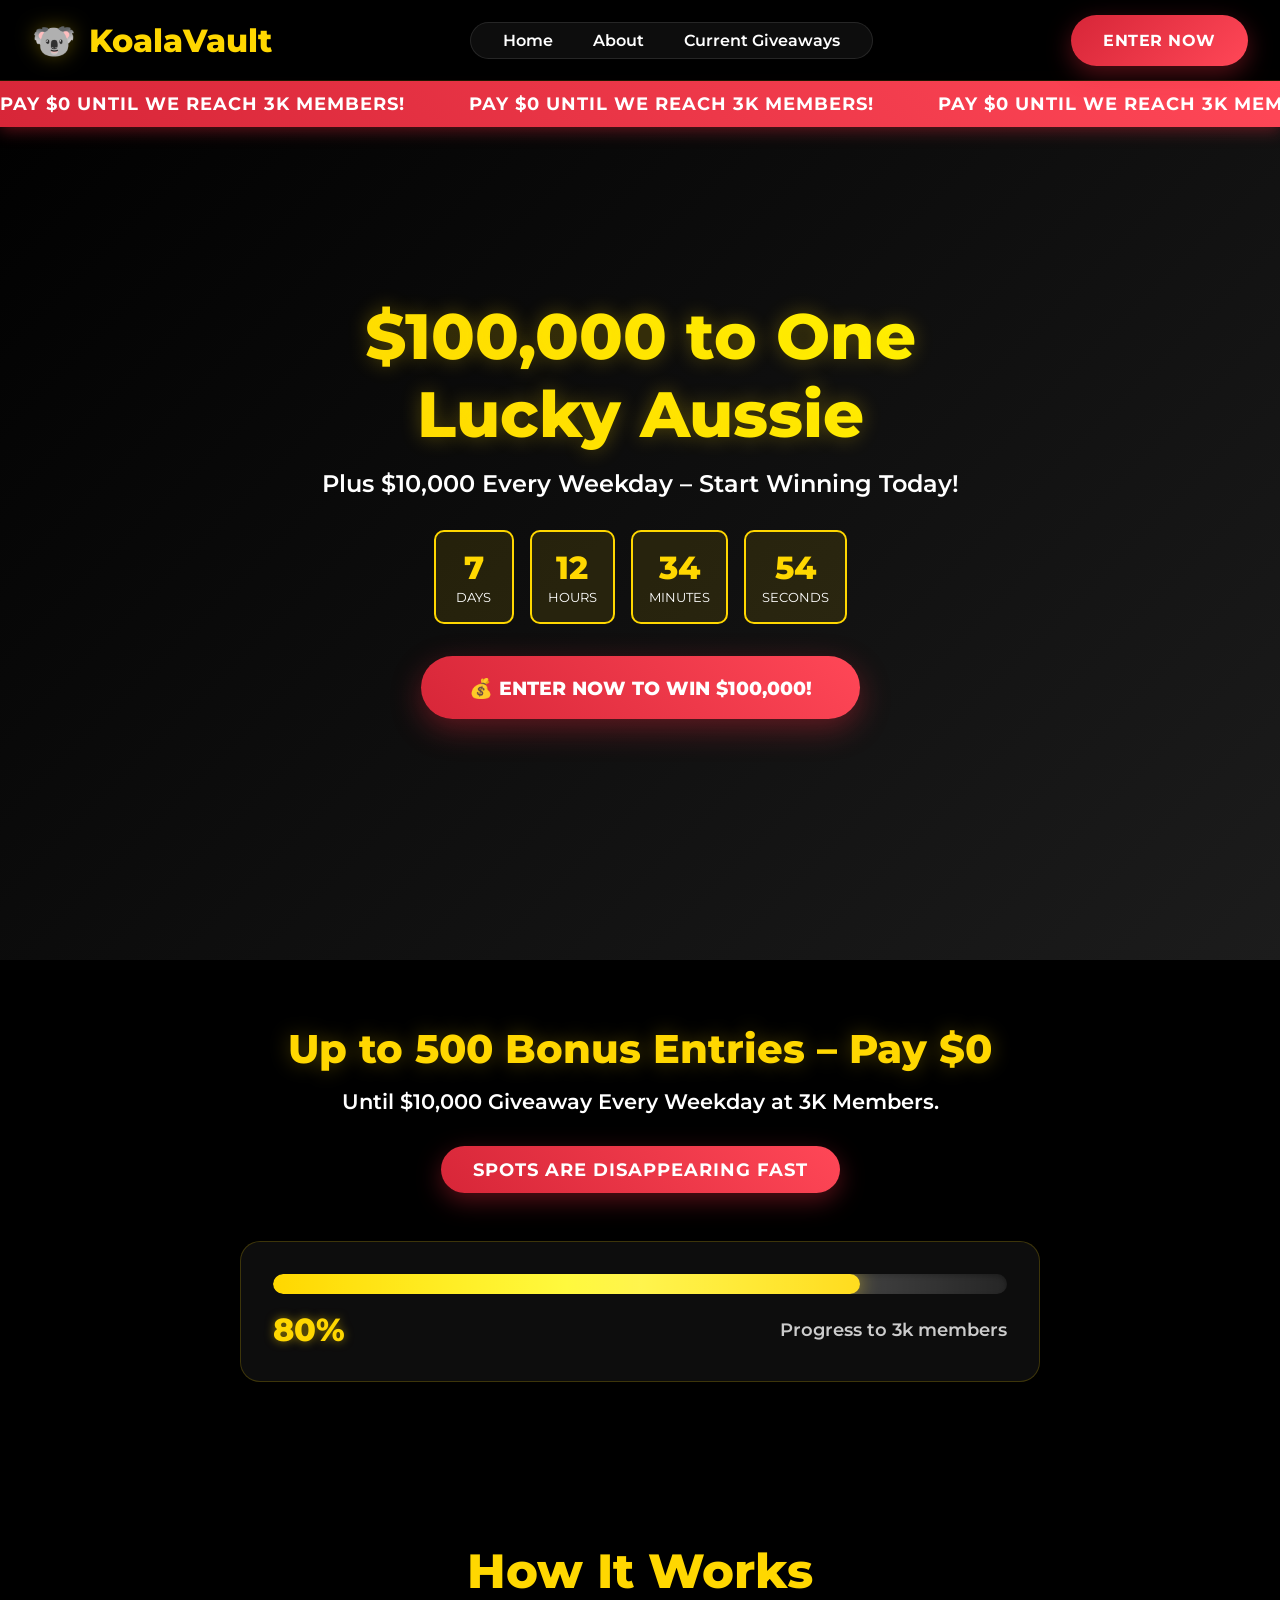
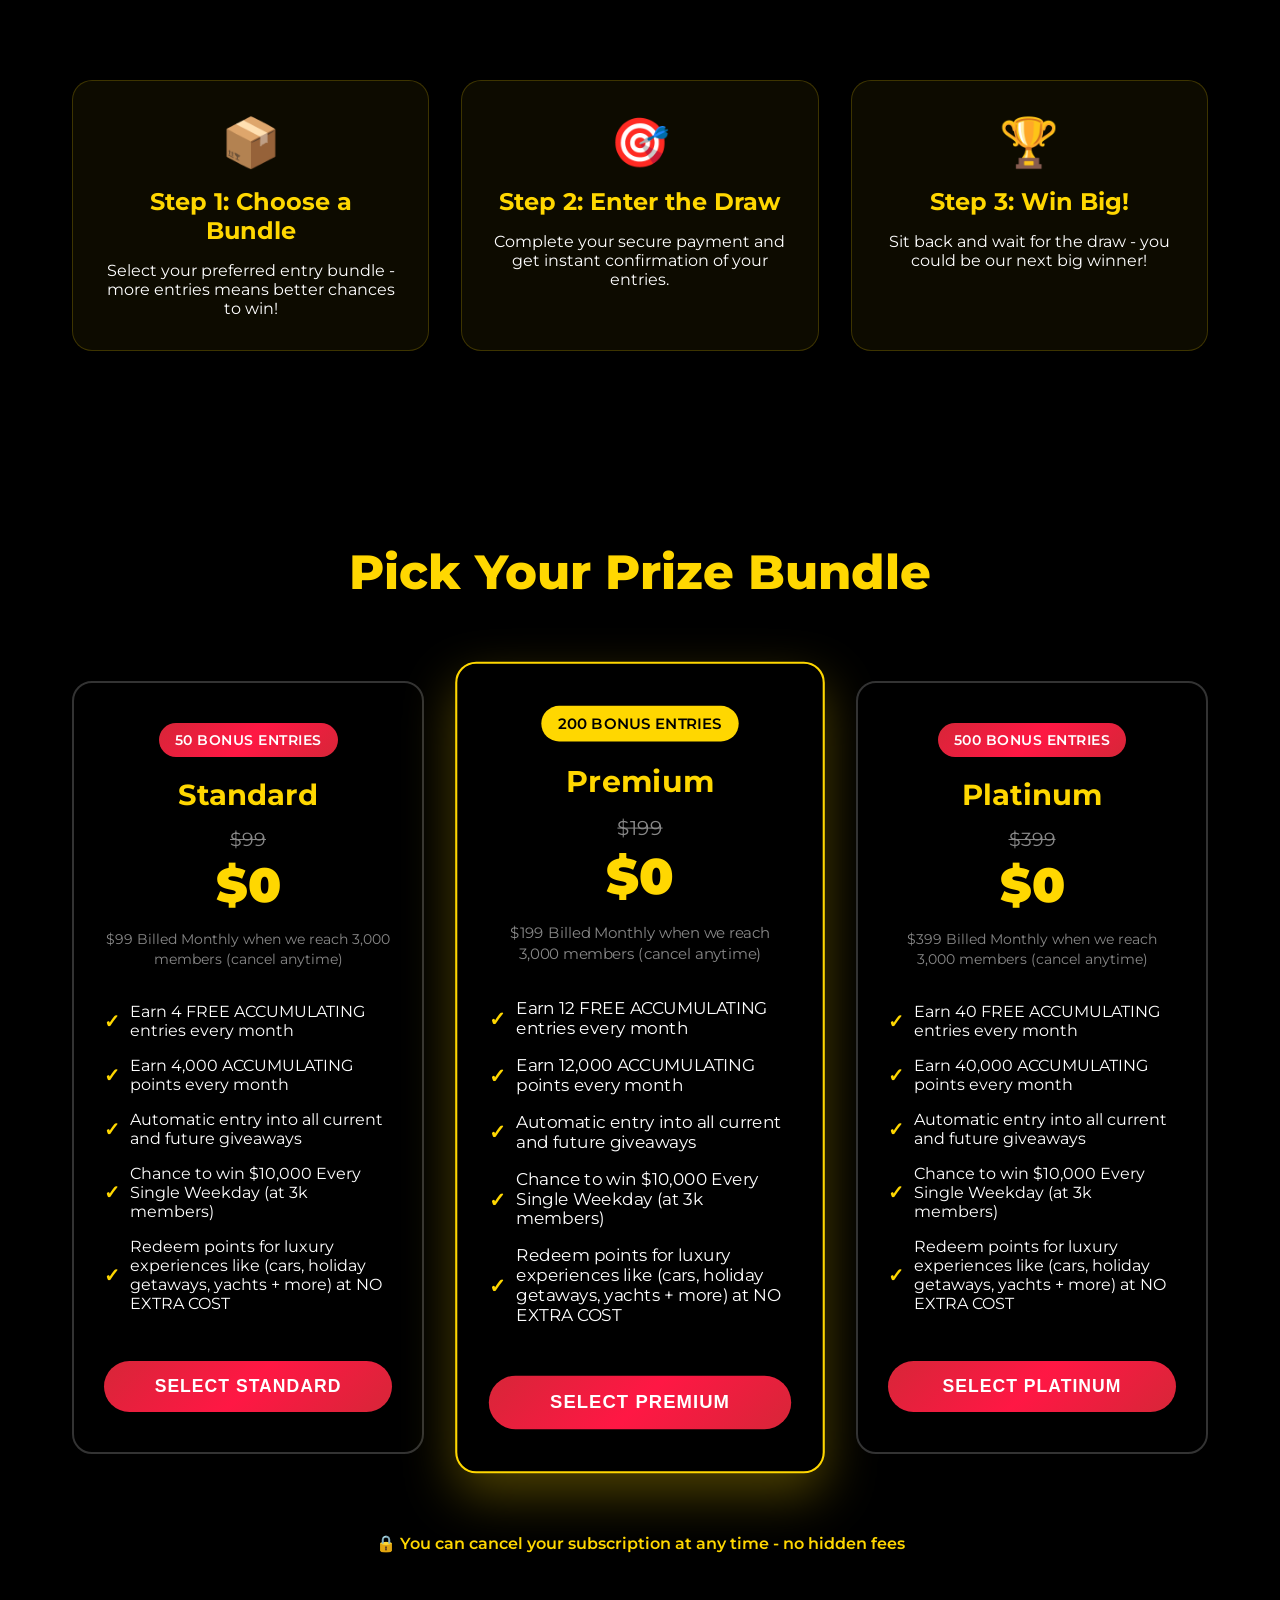
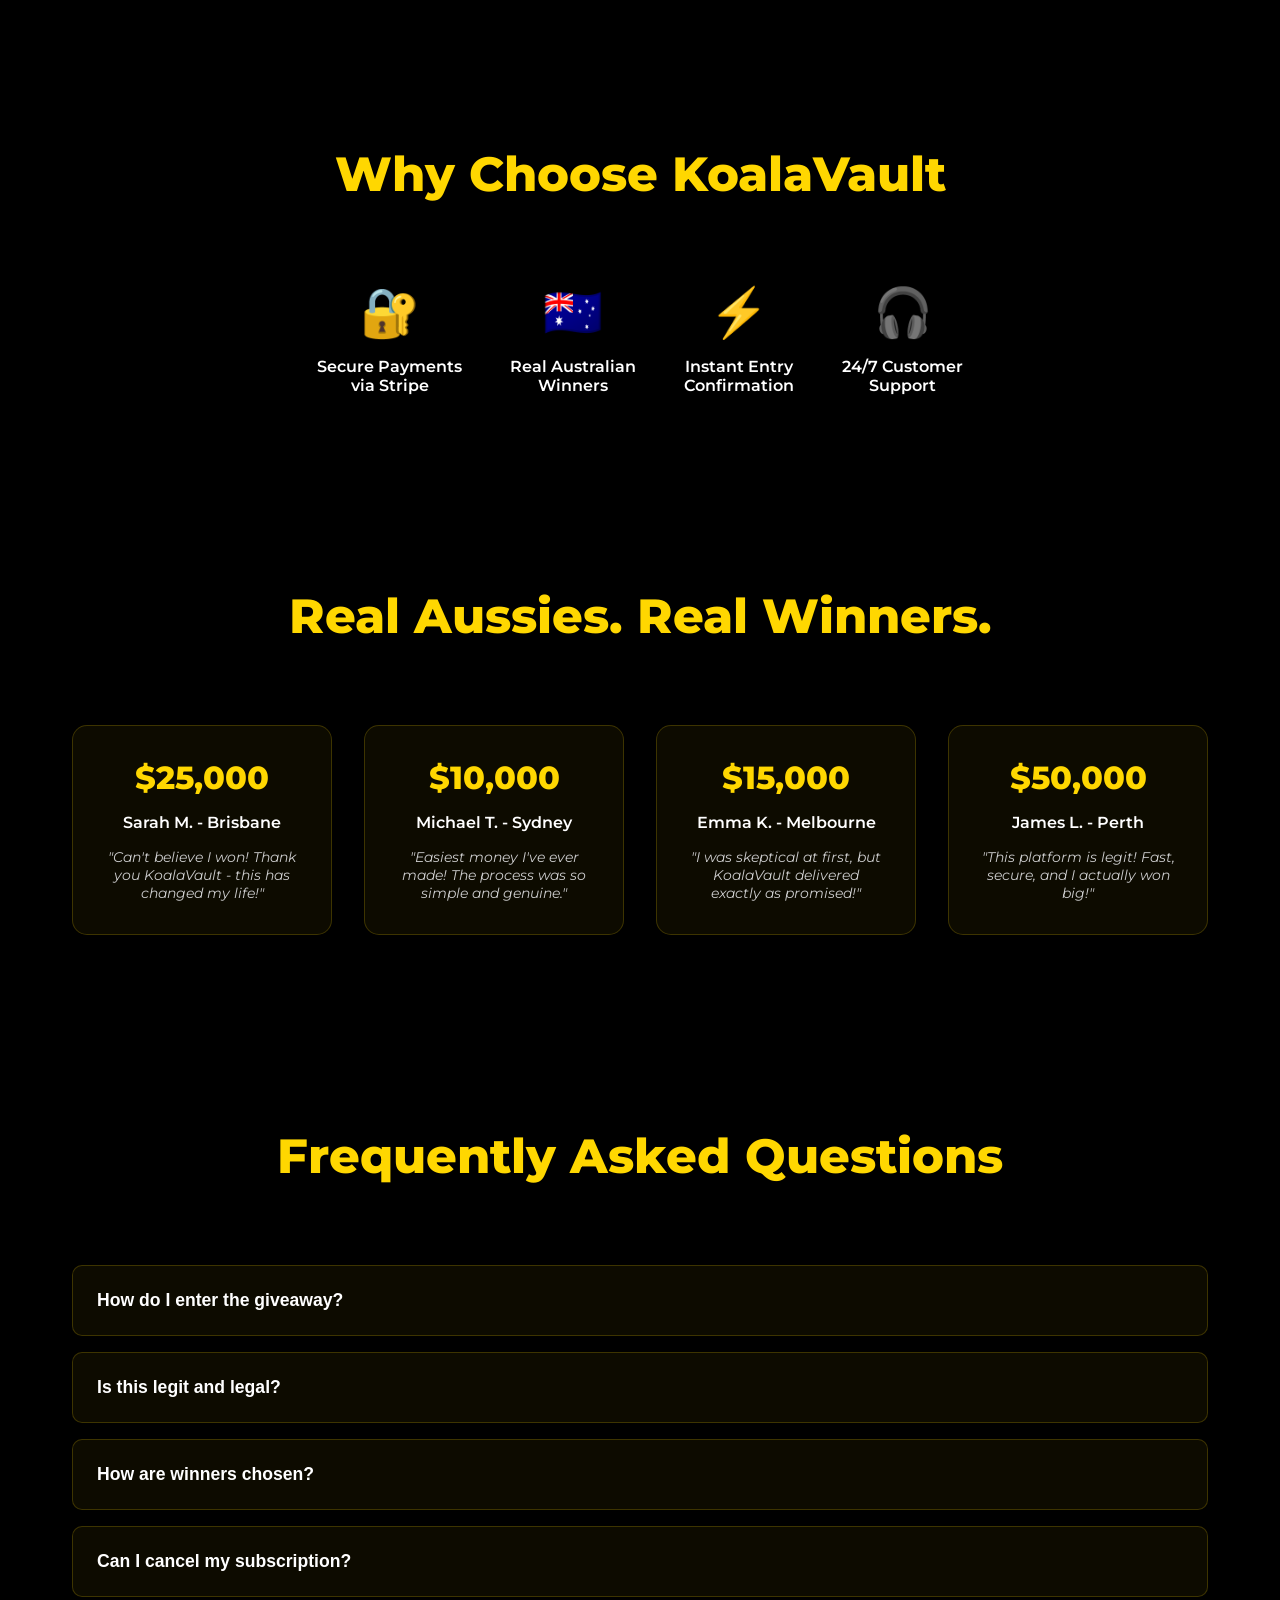
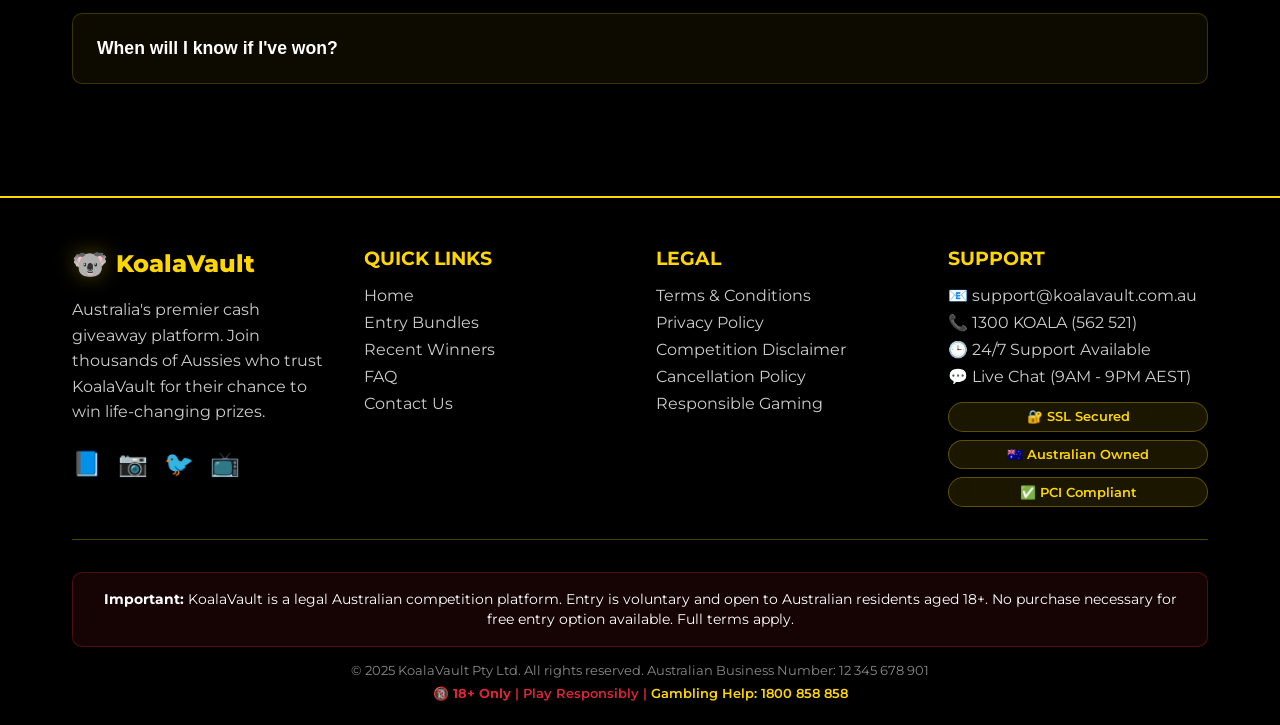
==== commit bdf0e36d: "Hide mobile CTA and remove related styling Co-authored-by: akmalzain880 <akmalzain880@gmail.com>" ====
--- a/index.html
+++ b/index.html
@@ -1,1223 +1,1218 @@
 <!DOCTYPE html>
 <html lang="en">
 <head>
-  <meta charset="UTF-8" />
-  <meta name="viewport" content="width=device-width, initial-scale=1.0"/>
-  <title>Win Big – High Roller Giveaways</title>
-  <link href="https://fonts.googleapis.com/css2?family=Montserrat:wght@300;400;500;600;700;800;900&display=swap" rel="stylesheet" />
-  <link rel="stylesheet" href="https://cdnjs.cloudflare.com/ajax/libs/font-awesome/6.4.0/css/all.min.css">
-  <style>
-    :root {
-      --gold: #FFD700;
-      --black: #000000;
-      --charcoal: #1C1C1C;
-      --white: #FFFFFF;
-      --accent-red: #D72638;
-      --text: #FFFFFF;
-      --muted: #888;
-      --gradient: linear-gradient(135deg, #FFD700 0%, #FFD700 100%);
-      --red-gradient: linear-gradient(135deg, #D72638 0%, #ff1744 50%, #D72638 100%);
-    }
-
-    * {
-      box-sizing: border-box;
-      margin: 0;
-      padding: 0;
-    }
-
-    html {
-      background: #000000;
-    }
-
-    body {
-      font-family: 'Montserrat', Helvetica, sans-serif;
-      background: #000000;
-      color: #FFFFFF;
-      line-height: 1.6;
-      overflow-x: hidden;
-      min-height: 100vh;
-    }
-
-    .hero-section {
-      background: #000000;
-      min-height: 100vh;
-      display: flex;
-      align-items: center;
-      position: relative;
-      text-align: center;
-      overflow: hidden;
-      padding-top: 140px;
-    }
-
-    .hero-background {
-      position: absolute;
-      top: 0;
-      left: 0;
-      width: 100%;
-      height: 100%;
-      pointer-events: none;
-    }
-
-    .hero-particles {
-      position: absolute;
-      width: 100%;
-      height: 100%;
-      background-image: 
-        radial-gradient(2px 2px at 20px 30px, var(--gold), transparent),
-        radial-gradient(2px 2px at 40px 70px, rgba(255, 215, 0, 0.3), transparent),
-        radial-gradient(1px 1px at 90px 40px, rgba(255, 215, 0, 0.5), transparent),
-        radial-gradient(1px 1px at 130px 80px, rgba(255, 215, 0, 0.2), transparent);
-      background-repeat: repeat;
-      background-size: 150px 100px;
-      animation: sparkle 8s linear infinite;
-      opacity: 0.3;
-    }
-
-    .hero-glow {
-      position: absolute;
-      top: 50%;
-      left: 50%;
-      transform: translate(-50%, -50%);
-      width: 600px;
-      height: 600px;
-      background: radial-gradient(circle, rgba(255, 215, 0, 0.1) 0%, transparent 70%);
-      animation: glow 4s ease-in-out infinite alternate;
-    }
-
-    @keyframes sparkle {
-      0% { transform: translateX(0) translateY(0); }
-      100% { transform: translateX(-150px) translateY(-100px); }
-    }
-
-    @keyframes glow {
-      0% { transform: translate(-50%, -50%) scale(1); opacity: 0.1; }
-      100% { transform: translate(-50%, -50%) scale(1.2); opacity: 0.2; }
-    }
-
-    .hero-content {
-      max-width: 1200px;
-      margin: 0 auto;
-      padding: 0 2rem;
-      z-index: 2;
-      position: relative;
-    }
-
-    .hero-badge {
-      display: inline-flex;
-      align-items: center;
-      gap: 0.5rem;
-      background: rgba(255, 215, 0, 0.1);
-      border: 2px solid var(--gold);
-      padding: 0.8rem 1.5rem;
-      border-radius: 50px;
-      margin-bottom: 2rem;
-      animation: pulse 2s infinite;
-    }
-
-    .badge-icon {
-      font-size: 1.2rem;
-    }
-
-    .badge-text {
-      color: var(--gold);
-      font-weight: 700;
-      font-size: 1rem;
-      text-transform: uppercase;
-      letter-spacing: 1px;
-    }
-
-    .hero-title {
-      font-family: 'Montserrat', Helvetica, sans-serif;
-      font-weight: 900;
-      margin-bottom: 2rem;
-      line-height: 0.9;
-    }
-
-    .title-line-1 {
-      display: block;
-      font-size: clamp(1.5rem, 4vw, 2.5rem);
-      color: var(--white);
-      margin-bottom: 0.5rem;
-    }
-
-    .title-line-2, .title-line-3 {
-      display: block;
-      font-size: clamp(3rem, 8vw, 6rem);
-      color: var(--gold);
-      text-shadow: 0 0 30px rgba(255, 215, 0, 0.5);
-      letter-spacing: -2px;
-    }
-
-    .hero-or-divider {
-      display: flex;
-      align-items: center;
-      justify-content: center;
-      gap: 1rem;
-      margin: 2rem 0;
-    }
-
-    .or-line {
-      height: 2px;
-      width: 60px;
-      background: linear-gradient(90deg, transparent, var(--gold), transparent);
-    }
-
-    .or-text {
-      color: var(--gold);
-      font-weight: 700;
-      font-size: 1.2rem;
-      padding: 0.5rem 1rem;
-      border: 2px solid var(--gold);
-      border-radius: 50px;
-      background: rgba(255, 215, 0, 0.1);
-    }
-
-    .hero-cash-prize {
-      margin-bottom: 2rem;
-    }
-
-    .cash-amount {
-      font-family: 'Montserrat', Helvetica, sans-serif;
-      font-size: clamp(3rem, 8vw, 5rem);
-      font-weight: 900;
-      color: var(--gold);
-      text-shadow: 0 0 50px rgba(255, 215, 0, 0.8);
-      margin-bottom: 0.5rem;
-    }
-
-    .cash-subtitle {
-      font-size: clamp(1rem, 2vw, 1.5rem);
-      color: var(--white);
-      font-weight: 600;
-      text-transform: uppercase;
-      letter-spacing: 2px;
-    }
-
-    .hero-early-bird {
-      margin: 2rem 0;
-    }
-
-    .early-bird-container {
-      display: inline-flex;
-      align-items: center;
-      gap: 1rem;
-      background: rgba(215, 38, 56, 0.1);
-      border: 2px solid var(--accent-red);
-      padding: 1rem 2rem;
-      border-radius: 20px;
-      animation: pulse 3s infinite;
-    }
-
-    .early-bird-icon {
-      font-size: 2rem;
-      animation: bounce 2s infinite;
-    }
-
-    .early-bird-title {
-      color: var(--accent-red);
-      font-weight: 700;
-      font-size: 0.9rem;
-      text-transform: uppercase;
-      letter-spacing: 1px;
-    }
-
-    .early-bird-amount {
-      color: var(--white);
-      font-weight: 900;
-      font-size: 1.3rem;
-    }
-
-    @keyframes bounce {
-      0%, 20%, 50%, 80%, 100% { transform: translateY(0); }
-      40% { transform: translateY(-10px); }
-      60% { transform: translateY(-5px); }
-    }
-
-    .hero-stats {
-      display: flex;
-      justify-content: center;
-      align-items: center;
-      gap: 2rem;
-      margin: 3rem 0;
-      flex-wrap: wrap;
-    }
-
-    .stat-item {
-      text-align: center;
-    }
-
-    .stat-number {
-      font-family: 'Montserrat', Helvetica, sans-serif;
-      font-size: clamp(1.5rem, 3vw, 2rem);
-      font-weight: 900;
-      color: var(--gold);
-      margin-bottom: 0.2rem;
-    }
-
-    .stat-label {
-      font-size: 0.9rem;
-      color: #ccc;
-      text-transform: uppercase;
-      letter-spacing: 1px;
-    }
-
-    .stat-divider {
-      width: 2px;
-      height: 40px;
-      background: linear-gradient(180deg, transparent, var(--gold), transparent);
-    }
-
-    .hero-cta {
-      display: flex;
-      justify-content: center;
-      gap: 1rem;
-      margin: 3rem 0;
-      flex-wrap: wrap;
-    }
-
-    .cta-button {
-      display: inline-flex;
-      align-items: center;
-      gap: 0.5rem;
-      padding: 1.2rem 2.5rem;
-      font-size: 1.1rem;
-      font-weight: 700;
-      border: none;
-      border-radius: 50px;
-      cursor: pointer;
-      text-transform: uppercase;
-      letter-spacing: 1px;
-      transition: all 0.3s ease;
-      position: relative;
-      overflow: hidden;
-      min-width: 180px;
-    }
-
-    .cta-button.primary {
-      background: var(--red-gradient);
-      color: var(--white);
-      box-shadow: 0 10px 30px rgba(215, 38, 56, 0.3);
-    }
-
-    .cta-button.primary:hover {
-      transform: translateY(-3px);
-      box-shadow: 0 15px 40px rgba(215, 38, 56, 0.5);
-    }
-
-    .cta-button.secondary {
-      background: transparent;
-      color: var(--gold);
-      border: 2px solid var(--gold);
-      box-shadow: 0 10px 30px rgba(255, 215, 0, 0.2);
-    }
-
-    .cta-button.secondary:hover {
-      background: rgba(255, 215, 0, 0.1);
-      transform: translateY(-3px);
-      box-shadow: 0 15px 40px rgba(255, 215, 0, 0.4);
-    }
-
-    .button-icon {
-      font-size: 1.2rem;
-    }
-
-    .hero-guarantee {
-      margin-top: 3rem;
-    }
-
-    .guarantee-items {
-      display: flex;
-      justify-content: center;
-      gap: 2rem;
-      flex-wrap: wrap;
-    }
-
-    .guarantee-item {
-      display: flex;
-      align-items: center;
-      gap: 0.5rem;
-      color: #ccc;
-      font-size: 0.9rem;
-    }
-
-    .guarantee-icon {
-      font-size: 1.1rem;
-    }
-
-    @keyframes pulse {
-      0%, 100% { transform: scale(1); }
-      50% { transform: scale(1.05); }
-    }
-
-    /* Hero Mobile Responsive */
-          @media (max-width: 768px) {
-        .hero-stats {
-          gap: 1rem;
-        }
-        
-        .stat-divider {
-          display: none;
-        }
-        
-        .hero-cta {
-          flex-direction: column;
-          align-items: center;
-        }
-        
+    <meta charset="UTF-8">
+    <meta name="viewport" content="width=device-width, initial-scale=1.0">
+    <title>KoalaVault - Win $100,000 Cash | Australian Giveaway</title>
+    <link href="https://fonts.googleapis.com/css2?family=Montserrat:wght@400;600;700;800&display=swap" rel="stylesheet">
+    <style>
+        * {
+            margin: 0;
+            padding: 0;
+            box-sizing: border-box;
+        }
+
+        body {
+            font-family: 'Montserrat', Helvetica, sans-serif;
+            background: #000000;
+            color: #FFFFFF;
+            overflow-x: hidden;
+        }
+
+        /* Animated Background */
+        .stars {
+            position: fixed;
+            top: 0;
+            left: 0;
+            width: 100%;
+            height: 100%;
+            pointer-events: none;
+            z-index: 1;
+        }
+
+        .star {
+            position: absolute;
+            background: #FFD700;
+            border-radius: 50%;
+            animation: twinkle 2s infinite;
+        }
+
+        @keyframes twinkle {
+            0%, 100% { opacity: 0.3; transform: scale(1); }
+            50% { opacity: 1; transform: scale(1.2); }
+        }
+
+        @keyframes float {
+            0%, 100% { transform: translateY(0px); }
+            50% { transform: translateY(-20px); }
+        }
+
+        /* Announcement Bar */
+        .announcement-bar {
+            position: fixed;
+            top: 80px;
+            left: 0;
+            width: 100%;
+            background: linear-gradient(45deg, #D72638, #FF4757);
+            z-index: 999;
+            overflow: hidden;
+            padding: 0.8rem 0;
+            box-shadow: 0 4px 15px rgba(215, 38, 56, 0.4);
+        }
+
+        .announcement-content {
+            display: flex;
+            animation: scroll 20s linear infinite;
+            white-space: nowrap;
+        }
+
+        .announcement-text {
+            color: #FFFFFF;
+            font-weight: 700;
+            font-size: 1.1rem;
+            text-transform: uppercase;
+            letter-spacing: 1px;
+            margin-right: 4rem;
+            display: inline-block;
+        }
+
+        @keyframes scroll {
+            0% { transform: translateX(100%); }
+            100% { transform: translateX(-100%); }
+        }
+
+        /* Header */
+        header {
+            position: fixed;
+            top: 0;
+            width: 100%;
+            background: rgba(0, 0, 0, 0.95);
+            backdrop-filter: blur(15px);
+            border-bottom: 1px solid rgba(255, 215, 0, 0.1);
+            z-index: 1000;
+            padding: 0;
+        }
+
+        nav {
+            max-width: 1400px;
+            margin: 0 auto;
+            display: flex;
+            justify-content: space-between;
+            align-items: center;
+            padding: 1rem 2rem;
+            height: 80px;
+            box-sizing: border-box;
+        }
+
+        .logo {
+            font-size: 2rem;
+            font-weight: 800;
+            color: #FFD700;
+            display: flex;
+            align-items: center;
+            gap: 0.8rem;
+            text-decoration: none;
+            transition: transform 0.3s ease;
+        }
+
+        .logo:hover {
+            transform: scale(1.05);
+        }
+
+        .koala-emoji {
+            font-size: 2.2rem;
+            animation: float 4s ease-in-out infinite;
+            filter: drop-shadow(0 0 10px rgba(255, 215, 0, 0.3));
+        }
+
+        .nav-center {
+            display: flex;
+            align-items: center;
+            gap: 3rem;
+            background: rgba(255, 255, 255, 0.05);
+            backdrop-filter: blur(10px);
+            border: 1px solid rgba(255, 255, 255, 0.1);
+            border-radius: 50px;
+            padding: 0.5rem 2rem;
+        }
+
+        .nav-links {
+            display: flex;
+            align-items: center;
+            gap: 2.5rem;
+            list-style: none;
+            margin: 0;
+            padding: 0;
+        }
+
+        .nav-links a {
+            color: #FFFFFF;
+            text-decoration: none;
+            font-weight: 600;
+            font-size: 1rem;
+            position: relative;
+            padding: 0.8rem 0;
+            transition: all 0.3s ease;
+        }
+
+        .nav-links a::after {
+            content: '';
+            position: absolute;
+            bottom: 0;
+            left: 0;
+            width: 0;
+            height: 2px;
+            background: linear-gradient(45deg, #FFD700, #FFF700);
+            transition: width 0.3s ease;
+        }
+
+        .nav-links a:hover {
+            color: #FFD700;
+            transform: translateY(-2px);
+        }
+
+        .nav-links a:hover::after {
+            width: 100%;
+        }
+
+        .header-cta-button {
+            background: linear-gradient(135deg, #D72638, #FF4757, #D72638);
+            background-size: 200% 200%;
+            color: #FFFFFF;
+            padding: 1rem 2rem;
+            font-size: 1rem;
+            font-weight: 700;
+            text-transform: uppercase;
+            text-decoration: none;
+            border-radius: 50px;
+            box-shadow: 0 8px 25px rgba(215, 38, 56, 0.4);
+            transition: all 0.4s ease;
+            white-space: nowrap;
+            position: relative;
+            overflow: hidden;
+            letter-spacing: 0.5px;
+        }
+
+        .header-cta-button::before {
+            content: '';
+            position: absolute;
+            top: 0;
+            left: -100%;
+            width: 100%;
+            height: 100%;
+            background: linear-gradient(90deg, transparent, rgba(255, 255, 255, 0.2), transparent);
+            transition: left 0.6s ease;
+        }
+
+        .header-cta-button:hover {
+            transform: translateY(-3px);
+            box-shadow: 0 12px 35px rgba(215, 38, 56, 0.6);
+            background-position: 100% 0;
+        }
+
+        .header-cta-button:hover::before {
+            left: 100%;
+        }
+
+        .header-cta-button:active {
+            transform: translateY(-1px);
+        }
+
+        /* Mobile Menu */
+        .mobile-menu-toggle {
+            display: none;
+            background: none;
+            border: none;
+            color: #FFFFFF;
+            font-size: 1.5rem;
+            cursor: pointer;
+        }
+
+        .mobile-nav {
+            display: none;
+            position: fixed;
+            top: 70px;
+            left: 0;
+            right: 0;
+            background: rgba(0, 0, 0, 0.95);
+            backdrop-filter: blur(10px);
+            z-index: 999;
+            padding: 1rem 0;
+        }
+
+        .mobile-nav.active {
+            display: block;
+        }
+
+        .mobile-nav ul {
+            list-style: none;
+            padding: 0;
+            margin: 0;
+        }
+
+        .mobile-nav ul li {
+            text-align: center;
+            padding: 1rem 0;
+            border-bottom: 1px solid rgba(255, 215, 0, 0.2);
+        }
+
+        .mobile-nav ul li a {
+            color: #FFFFFF;
+            text-decoration: none;
+            font-weight: 600;
+            font-size: 1.1rem;
+        }
+
+        .mobile-nav ul li a:hover {
+            color: #FFD700;
+        }
+
+        .mobile-nav-cta {
+            background: linear-gradient(45deg, #D72638, #FF4757) !important;
+            color: #FFFFFF !important;
+            padding: 0.8rem 1.5rem !important;
+            font-weight: 700 !important;
+            text-transform: uppercase !important;
+            border-radius: 25px !important;
+            margin: 0.5rem 1rem !important;
+            display: inline-block !important;
+        }
+
+        /* Hero Section */
+        .hero {
+            position: relative;
+            min-height: 100vh;
+            display: flex;
+            align-items: center;
+            justify-content: center;
+            text-align: center;
+            background: linear-gradient(135deg, #000000 0%, #1C1C1C 100%);
+            z-index: 2;
+            margin-top: 60px;
+        }
+
+        .hero-content {
+            max-width: 800px;
+            padding: 0 2rem;
+        }
+
+        .hero h1 {
+            font-size: 4rem;
+            font-weight: 800;
+            margin-bottom: 1rem;
+            background: linear-gradient(45deg, #FFD700, #FFF700);
+            -webkit-background-clip: text;
+            -webkit-text-fill-color: transparent;
+            text-shadow: 0 0 20px rgba(255, 215, 0, 0.3);
+            animation: glow 2s ease-in-out infinite alternate;
+        }
+
+        @keyframes glow {
+            from { text-shadow: 0 0 20px rgba(255, 215, 0, 0.3); }
+            to { text-shadow: 0 0 30px rgba(255, 215, 0, 0.6), 0 0 40px rgba(255, 215, 0, 0.4); }
+        }
+
+        .hero h2 {
+            font-size: 1.5rem;
+            margin-bottom: 2rem;
+            color: #FFFFFF;
+            font-weight: 600;
+        }
+
+        .countdown {
+            display: flex;
+            justify-content: center;
+            gap: 1rem;
+            margin: 2rem 0;
+        }
+
+        .countdown-item {
+            background: rgba(255, 215, 0, 0.1);
+            border: 2px solid #FFD700;
+            border-radius: 10px;
+            padding: 1rem;
+            text-align: center;
+            min-width: 80px;
+        }
+
+        .countdown-number {
+            display: block;
+            font-size: 2rem;
+            font-weight: 800;
+            color: #FFD700;
+        }
+
+        .countdown-label {
+            font-size: 0.8rem;
+            color: #FFFFFF;
+            text-transform: uppercase;
+        }
+
         .cta-button {
-          width: 100%;
-          max-width: 300px;
-        }
-        
-        .guarantee-items {
-          flex-direction: column;
-          align-items: center;
-          gap: 1rem;
+            display: inline-block;
+            background: linear-gradient(45deg, #D72638, #FF4757);
+            color: #FFFFFF;
+            padding: 1.2rem 3rem;
+            font-size: 1.2rem;
+            font-weight: 800;
+            text-transform: uppercase;
+            text-decoration: none;
+            border-radius: 50px;
+            box-shadow: 0 10px 30px rgba(215, 38, 56, 0.4);
+            transition: all 0.3s;
+            position: relative;
+            overflow: hidden;
+        }
+
+        .cta-button:hover {
+            transform: translateY(-3px);
+            box-shadow: 0 15px 40px rgba(215, 38, 56, 0.6);
+        }
+
+        .cta-button::before {
+            content: '';
+            position: absolute;
+            top: 0;
+            left: -100%;
+            width: 100%;
+            height: 100%;
+            background: linear-gradient(90deg, transparent, rgba(255, 255, 255, 0.2), transparent);
+            transition: left 0.5s;
+        }
+
+        .cta-button:hover::before {
+            left: 100%;
+        }
+
+        /* Progress Bar Section */
+        .progress-section {
+            background: #000000;
+            padding: 4rem 0;
+            position: relative;
+            z-index: 2;
+            margin: 0;
+        }
+
+        .progress-content {
+            text-align: center;
+            max-width: 800px;
+            margin: 0 auto;
+        }
+
+        .progress-title {
+            font-size: 2.5rem;
+            font-weight: 800;
+            color: #FFD700;
+            margin-bottom: 1rem;
+            text-shadow: 0 0 20px rgba(255, 215, 0, 0.3);
+        }
+
+        .progress-subtitle {
+            font-size: 1.3rem;
+            color: #FFFFFF;
+            margin-bottom: 2rem;
+            font-weight: 600;
+        }
+
+        .progress-alert {
+            margin-bottom: 3rem;
+            animation: pulse 2s infinite;
+        }
+
+        .alert-text {
+            background: linear-gradient(45deg, #D72638, #FF4757);
+            color: #FFFFFF;
+            padding: 0.8rem 2rem;
+            border-radius: 50px;
+            font-weight: 700;
+            font-size: 1.1rem;
+            text-transform: uppercase;
+            letter-spacing: 1px;
+            box-shadow: 0 8px 25px rgba(215, 38, 56, 0.4);
+            display: inline-block;
+        }
+
+        @keyframes pulse {
+            0%, 100% { transform: scale(1); }
+            50% { transform: scale(1.05); }
+        }
+
+        .progress-bar-container {
+            background: rgba(255, 255, 255, 0.05);
+            backdrop-filter: blur(10px);
+            border: 1px solid rgba(255, 215, 0, 0.2);
+            border-radius: 20px;
+            padding: 2rem;
+            margin-top: 2rem;
+        }
+
+        .progress-bar {
+            width: 100%;
+            height: 20px;
+            background: rgba(255, 255, 255, 0.1);
+            border-radius: 10px;
+            position: relative;
+            overflow: hidden;
+            margin-bottom: 1rem;
+            box-shadow: inset 0 2px 5px rgba(0, 0, 0, 0.3);
+        }
+
+        .progress-fill {
+            height: 100%;
+            background: linear-gradient(90deg, #FFD700, #FFF700, #FFD700);
+            border-radius: 10px;
+            width: 80%;
+            position: relative;
+            animation: progressFill 2s ease-out;
+            box-shadow: 0 0 20px rgba(255, 215, 0, 0.6);
+        }
+
+        .progress-glow {
+            position: absolute;
+            top: 0;
+            left: 0;
+            width: 100%;
+            height: 100%;
+            background: linear-gradient(90deg, transparent, rgba(255, 255, 255, 0.3), transparent);
+            animation: shimmer 2s infinite;
+        }
+
+        @keyframes progressFill {
+            from { width: 0%; }
+            to { width: 80%; }
+        }
+
+        @keyframes shimmer {
+            0% { transform: translateX(-100%); }
+            100% { transform: translateX(100%); }
+        }
+
+        .progress-info {
+            display: flex;
+            justify-content: space-between;
+            align-items: center;
+        }
+
+        .progress-percentage {
+            font-size: 2rem;
+            font-weight: 800;
+            color: #FFD700;
+            text-shadow: 0 0 10px rgba(255, 215, 0, 0.5);
+        }
+
+        .progress-label {
+            color: #CCCCCC;
+            font-weight: 600;
+            font-size: 1.1rem;
+        }
+
+        /* Sections */
+        .section {
+            padding: 6rem 0;
+            position: relative;
+            z-index: 2;
+            background: #000000;
+            margin: 0;
+        }
+
+        .container {
+            max-width: 1200px;
+            margin: 0 auto;
+            padding: 0 2rem;
+        }
+
+        .section-title {
+            font-size: 3rem;
+            font-weight: 800;
+            text-align: center;
+            margin-bottom: 4rem;
+            padding-bottom: 1rem;
+            color: #FFD700;
+        }
+
+        /* How It Works */
+        .how-it-works {
+            background: #000000;
+            margin: 0;
+        }
+
+        .steps {
+            display: grid;
+            grid-template-columns: repeat(auto-fit, minmax(300px, 1fr));
+            gap: 2rem;
+            margin-top: 3rem;
+        }
+
+        .step {
+            background: rgba(255, 215, 0, 0.05);
+            border: 1px solid rgba(255, 215, 0, 0.2);
+            border-radius: 20px;
+            padding: 2rem;
+            text-align: center;
+            transition: transform 0.3s;
+        }
+
+        .step:hover {
+            transform: translateY(-10px);
+        }
+
+        .step-icon {
+            font-size: 3rem;
+            margin-bottom: 1rem;
+        }
+
+        .step h3 {
+            font-size: 1.5rem;
+            font-weight: 700;
+            margin-bottom: 1rem;
+            color: #FFD700;
+        }
+
+        /* Package Section Styles */
+        .packages-section {
+            padding: 6rem 0;
+            background: #000000;
+            width: 100%;
+            margin: 0;
         }
 
         .packages-container {
-          padding: 0 1rem;
-        }
-
-        .payment-container {
-          padding: 0 1rem;
-        }
-
-        .final-cta-container {
-          padding: 0 1rem;
-        }
-
-        .packages-section {
-          padding: 4rem 0;
-        }
-
-        .payment-section {
-          padding: 4rem 0;
-        }
-
-        .final-cta {
-          padding: 4rem 0;
-        }
-      }
-
-    .packages-section {
-      padding: 6rem 0;
-      background: #000000;
-      width: 100%;
-    }
-
-    .packages-container {
-      max-width: 1200px;
-      margin: 0 auto;
-      padding: 0 2rem;
-    }
-
-    .section-title {
-      font-family: 'Montserrat', Helvetica, sans-serif;
-      font-size: clamp(2rem, 5vw, 3.5rem);
-      text-align: center;
-      margin-bottom: 20px;
-      color: var(--gold);
-      font-weight: 700;
-    }
-
-    .section-subtitle {
-      text-align: center;
-      font-size: 1.2rem;
-      color: var(--muted);
-      margin-bottom: 60px;
-      max-width: 600px;
-      margin-left: auto;
-      margin-right: auto;
-    }
-
-    .packages-grid {
-      display: grid;
-      grid-template-columns: repeat(auto-fit, minmax(350px, 1fr));
-      gap: 40px;
-      margin-bottom: 80px;
-    }
-
-    .package-card {
-      background: #000000;
-      border: 2px solid #333;
-      border-radius: 20px;
-      padding: 40px 30px;
-      text-align: center;
-      position: relative;
-      transition: all 0.4s ease;
-      overflow: hidden;
-    }
-
-    .bonus-badge {
-      background: var(--red-gradient);
-      color: white;
-      padding: 8px 16px;
-      border-radius: 20px;
-      font-size: 0.9rem;
-      font-weight: 600;
-      margin-bottom: 20px;
-      display: inline-block;
-      text-transform: uppercase;
-      letter-spacing: 0.5px;
-    }
-
-    .bonus-badge.popular {
-      background: var(--gradient);
-      color: var(--black);
-    }
-
-    .package-price-container {
-      margin-bottom: 15px;
-    }
-
-    .original-price {
-      font-size: 1.2rem;
-      color: var(--muted);
-      text-decoration: line-through;
-      display: block;
-      margin-bottom: 5px;
-    }
-
-    .package-billing {
-      font-size: 0.9rem;
-      color: var(--muted);
-      margin-bottom: 25px;
-      line-height: 1.4;
-    }
-
-    .package-card::before {
-      content: '';
-      position: absolute;
-      top: -50%;
-      left: -50%;
-      width: 200%;
-      height: 200%;
-      background: conic-gradient(transparent, var(--gold), transparent 30%);
-      animation: rotate 4s linear infinite;
-      opacity: 0;
-      transition: opacity 0.3s;
-    }
-
-    .package-card:hover::before {
-      opacity: 0.1;
-    }
-
-    @keyframes rotate {
-      0% { transform: rotate(0deg); }
-      100% { transform: rotate(360deg); }
-    }
-
-    .package-card:hover {
-      transform: translateY(-10px);
-      border-color: var(--gold);
-      box-shadow: 0 20px 50px rgba(255, 215, 0, 0.2);
-    }
-
-    .package-card.featured {
-      border-color: var(--gold);
-      transform: scale(1.05);
-      box-shadow: 0 20px 50px rgba(255, 215, 0, 0.3);
-    }
-
-    .package-title {
-      font-family: 'Montserrat', Helvetica, sans-serif;
-      font-size: 1.8rem;
-      font-weight: 700;
-      margin-bottom: 15px;
-      color: var(--gold);
-    }
-
-    .package-price {
-      font-size: 3rem;
-      font-weight: 900;
-      color: var(--gold);
-      margin-bottom: 10px;
-    }
-
-    .package-entries {
-      font-size: 1.3rem;
-      color: var(--muted);
-      margin-bottom: 30px;
-    }
-
-    .package-features {
-      list-style: none;
-      margin-bottom: 40px;
-    }
-
-    .package-features li {
-      padding: 8px 0;
-      color: var(--white);
-      display: flex;
-      align-items: center;
-      justify-content: center;
-      gap: 10px;
-    }
-
-    .package-features li::before {
-      content: '✓';
-      color: var(--gold);
-      font-weight: bold;
-      font-size: 1.2rem;
-    }
-
-    .package-button {
-      background: var(--red-gradient);
-      color: var(--white);
-      padding: 15px 40px;
-      font-size: 1.1rem;
-      font-weight: 600;
-      border: none;
-      border-radius: 30px;
-      cursor: pointer;
-      width: 100%;
-      transition: all 0.3s ease;
-      text-transform: uppercase;
-      letter-spacing: 1px;
-    }
-
-    .package-button:hover {
-      transform: translateY(-2px);
-      box-shadow: 0 10px 25px rgba(215, 38, 56, 0.4);
-    }
-
-    .payment-section {
-      background: #000000;
-      margin: 0;
-      padding: 6rem 0;
-      width: 100%;
-    }
-
-    .payment-container {
-      max-width: 1200px;
-      margin: 0 auto;
-      padding: 0 2rem;
-    }
-
-    .payment-title {
-      font-family: 'Montserrat', Helvetica, sans-serif;
-      font-size: 2.5rem;
-      text-align: center;
-      margin-bottom: 40px;
-      color: var(--gold);
-      font-weight: 700;
-    }
-
-    .form-group {
-      margin-bottom: 25px;
-    }
-
-    .form-label {
-      display: block;
-      margin-bottom: 8px;
-      color: var(--white);
-      font-weight: 500;
-      font-size: 1rem;
-    }
-
-    .form-input {
-      width: 100%;
-      padding: 15px 20px;
-      background: var(--black);
-      border: 2px solid #333;
-      border-radius: 12px;
-      color: var(--white);
-      font-size: 1rem;
-      transition: all 0.3s ease;
-    }
-
-    .form-input:focus {
-      outline: none;
-      border-color: var(--gold);
-      box-shadow: 0 0 0 3px rgba(255, 215, 0, 0.1);
-    }
-
-    .form-row {
-      display: grid;
-      grid-template-columns: 1fr 1fr;
-      gap: 20px;
-    }
-
-    .payment-button {
-      background: var(--red-gradient);
-      color: var(--white);
-      padding: 18px 40px;
-      font-size: 1.3rem;
-      font-weight: 700;
-      border: none;
-      border-radius: 50px;
-      cursor: pointer;
-      width: 100%;
-      text-transform: uppercase;
-      letter-spacing: 1px;
-      transition: all 0.3s ease;
-      margin-top: 20px;
-    }
-
-    .payment-button:hover {
-      transform: translateY(-3px);
-      box-shadow: 0 15px 40px rgba(220, 20, 60, 0.4);
-    }
-
-    .security-badges {
-      display: flex;
-      justify-content: center;
-      gap: 30px;
-      margin-top: 30px;
-      flex-wrap: wrap;
-    }
-
-    .security-badge {
-      display: flex;
-      align-items: center;
-      gap: 8px;
-      color: var(--muted);
-      font-size: 0.9rem;
-    }
-
-    .final-cta {
-      background: #000000;
-      margin: 0;
-      padding: 6rem 0;
-      text-align: center;
-      position: relative;
-      overflow: hidden;
-      width: 100%;
-    }
-
-    .final-cta-container {
-      max-width: 1200px;
-      margin: 0 auto;
-      padding: 0 2rem;
-    }
-
-    .final-cta::before {
-      content: '';
-      position: absolute;
-      top: 0;
-      left: 0;
-      right: 0;
-      bottom: 0;
-      background: none;
-      animation: sparkle 3s linear infinite;
-    }
-
-    @keyframes sparkle {
-      0% { transform: translateX(0) translateY(0); }
-      100% { transform: translateX(-100px) translateY(-100px); }
-    }
-
-    .final-cta-title {
-      font-family: 'Montserrat', Helvetica, sans-serif;
-      font-size: clamp(2rem, 5vw, 3.5rem);
-      font-weight: 900;
-      margin-bottom: 20px;
-      position: relative;
-      z-index: 2;
-      color: var(--white);
-    }
-
-    .final-cta-subtitle {
-      font-size: 1.4rem;
-      margin-bottom: 40px;
-      position: relative;
-      z-index: 2;
-      color: var(--white);
-    }
-
-    .countdown {
-      display: flex;
-      justify-content: center;
-      gap: 20px;
-      margin: 40px 0;
-      flex-wrap: wrap;
-    }
-
-    .countdown-item {
-      background: rgba(255, 215, 0, 0.1);
-      border: 2px solid var(--gold);
-      padding: 20px;
-      border-radius: 15px;
-      text-align: center;
-      min-width: 80px;
-    }
-
-    .countdown-number {
-      font-family: 'Montserrat', Helvetica, sans-serif;
-      font-size: 2rem;
-      font-weight: 900;
-      color: var(--gold);
-      display: block;
-    }
-
-    .countdown-label {
-      font-size: 0.9rem;
-      color: var(--white);
-      text-transform: uppercase;
-    }
-
-                     @media (max-width: 768px) {
-         .form-row {
-           grid-template-columns: 1fr;
-         }
-         
-         .packages-grid {
-           grid-template-columns: 1fr;
-         }
-        }
-
-    /* Footer Styles */
-    .footer {
-        background: #000000;
-        border-top: 2px solid #FFD700;
-        padding: 3rem 0 1rem;
-        margin-top: 0;
-    }
-
-    .footer-container {
-        max-width: 1200px;
-        margin: 0 auto;
-        padding: 0 2rem;
-    }
-
-    .footer-content {
-        display: grid;
-        grid-template-columns: repeat(auto-fit, minmax(250px, 1fr));
-        gap: 2rem;
-        margin-bottom: 2rem;
-    }
-
-    .footer-section h4 {
-        color: #FFD700;
-        font-size: 1.2rem;
-        font-weight: 700;
-        margin-bottom: 1rem;
-        text-transform: uppercase;
-    }
-
-    .footer-logo {
-        display: flex;
-        align-items: center;
-        gap: 0.5rem;
-        font-size: 1.5rem;
-        font-weight: 800;
-        color: #FFD700;
-        margin-bottom: 1rem;
-    }
-
-    .footer-logo .koala-emoji {
-        font-size: 1.8rem;
-        animation: float 3s ease-in-out infinite;
-    }
-
-    .footer-description {
-        color: #CCCCCC;
-        line-height: 1.6;
-        margin-bottom: 1.5rem;
-    }
-
-    .social-links {
-        display: flex;
-        gap: 1rem;
-    }
-
-    .social-links a {
-        font-size: 1.5rem;
-        text-decoration: none;
-        transition: transform 0.3s;
-    }
-
-    .social-links a:hover {
-        transform: scale(1.2);
-    }
-
-    .footer-section ul {
-        list-style: none;
-    }
-
-    .footer-section ul li {
-        margin-bottom: 0.5rem;
-    }
-
-    .footer-section ul li a {
-        color: #CCCCCC;
-        text-decoration: none;
-        transition: color 0.3s;
-    }
-
-    .footer-section ul li a:hover {
-        color: #FFD700;
-    }
-
-    .footer-section ul li:not(:has(a)) {
-        color: #CCCCCC;
-    }
-
-    .trust-badges-footer {
-        margin-top: 1rem;
-        display: flex;
-        flex-direction: column;
-        gap: 0.5rem;
-    }
-
-    .trust-badges-footer .badge {
-        background: rgba(255, 215, 0, 0.1);
-        border: 1px solid rgba(255, 215, 0, 0.3);
-        color: #FFD700;
-        padding: 0.4rem 0.8rem;
-        border-radius: 15px;
-        font-size: 0.8rem;
-        font-weight: 600;
-        text-align: center;
-    }
-
-    .footer-bottom {
-        border-top: 1px solid rgba(255, 215, 0, 0.3);
-        padding-top: 2rem;
-        text-align: center;
-    }
-
-    .footer-disclaimer {
-        background: rgba(215, 38, 56, 0.1);
-        border: 1px solid rgba(215, 38, 56, 0.3);
-        border-radius: 10px;
-        padding: 1rem;
-        margin-bottom: 1rem;
-    }
-
-    .footer-disclaimer p {
-        color: #FFFFFF;
-        font-size: 0.9rem;
-        line-height: 1.4;
-        margin: 0;
-    }
-
-    .footer-copyright {
-        color: #888888;
-        font-size: 0.8rem;
-    }
-
-    .footer-copyright p {
-        margin-bottom: 0.5rem;
-    }
-
-    .gambling-notice {
-        font-weight: 600;
-        color: #D72638 !important;
-    }
-
-    .gambling-notice a {
-        color: #FFD700;
-        text-decoration: none;
-    }
-
-    .gambling-notice a:hover {
-        text-decoration: underline;
-    }
-
-    /* Footer Mobile Responsive */
-    @media (max-width: 768px) {
-        .footer-container {
-            padding: 0 1rem;
+            max-width: 1200px;
+            margin: 0 auto;
+            padding: 0 2rem;
+        }
+
+        .packages-grid {
+            display: grid;
+            grid-template-columns: repeat(auto-fit, minmax(350px, 1fr));
+            gap: 40px;
+            margin-bottom: 80px;
+        }
+
+        /* Package Card Styles */
+        .package-card {
+            background: #000000;
+            border: 2px solid #333;
+            border-radius: 20px;
+            padding: 40px 30px;
+            text-align: center;
+            position: relative;
+            transition: all 0.4s ease;
+            overflow: hidden;
+        }
+
+        .package-card::before {
+            content: '';
+            position: absolute;
+            top: -50%;
+            left: -50%;
+            width: 200%;
+            height: 200%;
+            background: conic-gradient(transparent, #FFD700, transparent 30%);
+            animation: rotate 4s linear infinite;
+            opacity: 0;
+            transition: opacity 0.3s;
+        }
+
+        .package-card:hover::before {
+            opacity: 0.1;
+        }
+
+        @keyframes rotate {
+            0% { transform: rotate(0deg); }
+            100% { transform: rotate(360deg); }
+        }
+
+        .package-card:hover {
+            transform: translateY(-10px);
+            border-color: #FFD700;
+            box-shadow: 0 20px 50px rgba(255, 215, 0, 0.2);
+        }
+
+        .package-card.featured {
+            border-color: #FFD700;
+            transform: scale(1.05);
+            box-shadow: 0 20px 50px rgba(255, 215, 0, 0.3);
+        }
+
+        /* Bonus Badge Styles */
+        .bonus-badge {
+            background: linear-gradient(135deg, #D72638 0%, #ff1744 50%, #D72638 100%);
+            color: white;
+            padding: 8px 16px;
+            border-radius: 20px;
+            font-size: 0.9rem;
+            font-weight: 600;
+            margin-bottom: 20px;
+            display: inline-block;
+            text-transform: uppercase;
+            letter-spacing: 0.5px;
+        }
+
+        .bonus-badge.popular {
+            background: linear-gradient(135deg, #FFD700 0%, #FFD700 100%);
+            color: #000000;
+        }
+
+        /* Package Title */
+        .package-title {
+            font-family: 'Montserrat', Helvetica, sans-serif;
+            font-size: 1.8rem;
+            font-weight: 700;
+            margin-bottom: 15px;
+            color: #FFD700;
+        }
+
+        /* Package Pricing */
+        .package-price-container {
+            margin-bottom: 15px;
+        }
+
+        .original-price {
+            font-size: 1.2rem;
+            color: #888;
+            text-decoration: line-through;
+            display: block;
+            margin-bottom: 5px;
+        }
+
+        .package-price {
+            font-size: 3rem;
+            font-weight: 900;
+            color: #FFD700;
+            margin-bottom: 10px;
+        }
+
+        .package-billing {
+            font-size: 0.9rem;
+            color: #888;
+            margin-bottom: 25px;
+            line-height: 1.4;
+        }
+
+        /* Package Features */
+        .package-features {
+            list-style: none;
+            margin-bottom: 40px;
+            padding: 0;
+        }
+
+        .package-features li {
+            padding: 8px 0;
+            color: #FFFFFF;
+            display: flex;
+            align-items: center;
+            justify-content: center;
+            gap: 10px;
+            text-align: left;
+        }
+
+        .package-features li::before {
+            content: '✓';
+            color: #FFD700;
+            font-weight: bold;
+            font-size: 1.2rem;
+            flex-shrink: 0;
+        }
+
+        /* Package Button */
+        .package-button {
+            background: linear-gradient(135deg, #D72638 0%, #ff1744 50%, #D72638 100%);
+            color: #FFFFFF;
+            padding: 15px 40px;
+            font-size: 1.1rem;
+            font-weight: 600;
+            border: none;
+            border-radius: 30px;
+            cursor: pointer;
+            width: 100%;
+            transition: all 0.3s ease;
+            text-transform: uppercase;
+            letter-spacing: 1px;
+        }
+
+        .package-button:hover {
+            transform: translateY(-2px);
+            box-shadow: 0 10px 25px rgba(215, 38, 56, 0.4);
+        }
+
+        .package-button:active {
+            transform: translateY(0);
+        }
+
+        /* Selected package state */
+        .package-card.selected {
+            border-color: #FFD700;
+            box-shadow: 0 20px 50px rgba(255, 215, 0, 0.4);
+            transform: translateY(-5px);
+        }
+
+        .package-card.selected::before {
+            opacity: 0.2;
+        }
+
+        /* Animation for package selection */
+        @keyframes packageSelect {
+            0% { transform: scale(1); }
+            50% { transform: scale(1.02); }
+            100% { transform: scale(1); }
+        }
+
+        .package-card.selected {
+            animation: packageSelect 0.3s ease-in-out;
+        }
+
+        /* Trust Section */
+        .trust-section {
+            background: #000000;
+            text-align: center;
+            margin: 0;
+        }
+
+        .trust-badges {
+            display: flex;
+            justify-content: center;
+            gap: 3rem;
+            flex-wrap: wrap;
+            margin-top: 3rem;
+        }
+
+        .trust-badge {
+            display: flex;
+            flex-direction: column;
+            align-items: center;
+            gap: 1rem;
+        }
+
+        .trust-icon {
+            font-size: 3rem;
+            color: #FFD700;
+        }
+
+        .trust-text {
+            font-weight: 600;
+            color: #FFFFFF;
+        }
+
+        /* Winners */
+        .winners {
+            background: #000000;
+            margin: 0;
+        }
+
+        .winner-grid {
+            display: grid;
+            grid-template-columns: repeat(auto-fit, minmax(250px, 1fr));
+            gap: 2rem;
+            margin-top: 3rem;
+        }
+
+        .winner-card {
+            background: rgba(255, 215, 0, 0.05);
+            border: 1px solid rgba(255, 215, 0, 0.2);
+            border-radius: 15px;
+            padding: 2rem;
+            text-align: center;
+        }
+
+        .winner-amount {
+            font-size: 2rem;
+            font-weight: 800;
+            color: #FFD700;
+            margin-bottom: 1rem;
+        }
+
+        .winner-name {
+            font-weight: 600;
+            color: #FFFFFF;
+            margin-bottom: 1rem;
+        }
+
+        .winner-quote {
+            font-style: italic;
+            color: #CCCCCC;
+            font-size: 0.9rem;
+        }
+
+        /* FAQ */
+        .faq {
+            background: #000000;
+            margin: 0;
+        }
+
+        .faq-item {
+            background: rgba(255, 215, 0, 0.05);
+            border: 1px solid rgba(255, 215, 0, 0.2);
+            border-radius: 10px;
+            margin-bottom: 1rem;
+            overflow: hidden;
+            transition: all 0.3s ease;
+        }
+
+        .faq-item:hover {
+            border: 1px solid rgba(255, 215, 0, 0.4);
+            box-shadow: 0 4px 15px rgba(255, 215, 0, 0.1);
+        }
+
+        .faq-question {
+            background: none;
+            border: none;
+            color: #FFFFFF;
+            padding: 1.5rem;
+            width: 100%;
+            text-align: left;
+            font-weight: 600;
+            cursor: pointer;
+            font-size: 1.1rem;
+            transition: all 0.3s ease;
+        }
+
+        .faq-question:hover {
+            background: rgba(255, 215, 0, 0.1);
+            color: #FFD700;
+        }
+
+        .faq-question:active,
+        .faq-question:focus {
+            background: rgba(255, 215, 0, 0.15);
+            color: #FFD700;
+            outline: none;
+        }
+
+        .faq-item.active {
+            background: rgba(255, 215, 0, 0.08);
+            border: 1px solid rgba(255, 215, 0, 0.5);
+        }
+
+        .faq-item.active .faq-question {
+            background: rgba(255, 215, 0, 0.1);
+            color: #FFD700;
+        }
+
+        .faq-answer {
+            padding: 0 1.5rem 1.5rem;
+            color: #CCCCCC;
+            display: none;
+        }
+
+        /* Mobile Responsive */
+        @media (max-width: 768px) {
+            nav {
+                padding: 0.8rem 1.5rem;
+                height: 70px;
+            }
+
+            .logo {
+                font-size: 1.8rem;
+            }
+
+            .koala-emoji {
+                font-size: 2rem;
+            }
+
+            .nav-center {
+                display: none;
+            }
+
+            .header-cta-button {
+                display: none;
+            }
+
+            .mobile-menu-toggle {
+                display: block;
+                font-size: 1.8rem;
+                padding: 0.5rem;
+            }
+
+            .announcement-bar {
+                top: 70px;
+            }
+
+            .announcement-text {
+                font-size: 1rem;
+            }
+
+            .hero {
+                margin-top: 50px;
+            }
+
+            .hero h1 {
+                font-size: 2.5rem;
+            }
+
+            .section-title {
+                font-size: 2rem;
+            }
+
+            .countdown {
+                gap: 0.5rem;
+            }
+
+            .countdown-item {
+                padding: 0.5rem;
+                min-width: 60px;
+            }
+
+            .countdown-number {
+                font-size: 1.5rem;
+            }
+
+            .trust-badges {
+                gap: 2rem;
+            }
+
+            .steps, .packages-grid, .winner-grid {
+                grid-template-columns: 1fr;
+            }
+
+            .progress-title {
+                font-size: 1.8rem;
+            }
+
+            .progress-subtitle {
+                font-size: 1.1rem;
+            }
+
+            .alert-text {
+                font-size: 1rem;
+                padding: 0.6rem 1.5rem;
+            }
+
+            .progress-bar-container {
+                padding: 1.5rem;
+            }
+
+            .progress-info {
+                flex-direction: column;
+                gap: 0.5rem;
+                text-align: center;
+            }
+
+            .progress-percentage {
+                font-size: 1.5rem;
+            }
+
+            /* Package Mobile Styles */
+            .packages-container {
+                padding: 0 1rem;
+            }
+
+            .packages-grid {
+                grid-template-columns: 1fr;
+                gap: 30px;
+            }
+
+            .package-card {
+                padding: 30px 20px;
+            }
+
+            .packages-section {
+                padding: 4rem 0;
+            }
+
+            .package-features li {
+                justify-content: flex-start;
+                text-align: left;
+            }
+        }
+
+        @media (max-width: 480px) {
+            .package-card {
+                padding: 25px 15px;
+            }
+            
+            .package-title {
+                font-size: 1.5rem;
+            }
+            
+            .package-price {
+                font-size: 2.5rem;
+            }
+            
+            .bonus-badge {
+                font-size: 0.8rem;
+                padding: 6px 12px;
+            }
+            
+            .package-features li {
+                font-size: 0.9rem;
+                padding: 6px 0;
+            }
+        }
+
+        /* Sticky Mobile CTA - Hidden */
+        .mobile-cta {
+            display: none;
+        }
+
+        /* Footer Styles */
+        .footer {
+            background: #000000;
+            border-top: 2px solid #FFD700;
+            padding: 3rem 0 1rem;
+            margin: 0;
         }
 
         .footer-content {
-            grid-template-columns: 1fr;
+            display: grid;
+            grid-template-columns: repeat(auto-fit, minmax(250px, 1fr));
+            gap: 2rem;
+            margin-bottom: 2rem;
+        }
+
+        .footer-section h4 {
+            color: #FFD700;
+            font-size: 1.2rem;
+            font-weight: 700;
+            margin-bottom: 1rem;
+            text-transform: uppercase;
+        }
+
+        .footer-logo {
+            display: flex;
+            align-items: center;
+            gap: 0.5rem;
+            font-size: 1.5rem;
+            font-weight: 800;
+            color: #FFD700;
+            margin-bottom: 1rem;
+        }
+
+        .footer-logo .koala-emoji {
+            font-size: 1.8rem;
+            animation: float 3s ease-in-out infinite;
+        }
+
+        .footer-description {
+            color: #CCCCCC;
+            line-height: 1.6;
+            margin-bottom: 1.5rem;
+        }
+
+        .social-links {
+            display: flex;
+            gap: 1rem;
+        }
+
+        .social-links a {
+            font-size: 1.5rem;
+            text-decoration: none;
+            transition: transform 0.3s;
+        }
+
+        .social-links a:hover {
+            transform: scale(1.2);
+        }
+
+        .footer-section ul {
+            list-style: none;
+        }
+
+        .footer-section ul li {
+            margin-bottom: 0.5rem;
+        }
+
+        .footer-section ul li a {
+            color: #CCCCCC;
+            text-decoration: none;
+            transition: color 0.3s;
+        }
+
+        .footer-section ul li a:hover {
+            color: #FFD700;
+        }
+
+        .footer-section ul li:not(:has(a)) {
+            color: #CCCCCC;
+        }
+
+        .trust-badges-footer {
+            margin-top: 1rem;
+            display: flex;
+            flex-direction: column;
+            gap: 0.5rem;
+        }
+
+        .trust-badges-footer .badge {
+            background: rgba(255, 215, 0, 0.1);
+            border: 1px solid rgba(255, 215, 0, 0.3);
+            color: #FFD700;
+            padding: 0.4rem 0.8rem;
+            border-radius: 15px;
+            font-size: 0.8rem;
+            font-weight: 600;
             text-align: center;
         }
 
-        .social-links {
-            justify-content: center;
-        }
-
-        .trust-badges-footer {
-            align-items: center;
+        .footer-bottom {
+            border-top: 1px solid rgba(255, 215, 0, 0.3);
+            padding-top: 2rem;
+            text-align: center;
         }
 
         .footer-disclaimer {
-            text-align: left;
-        }
-    }
-
-    /* Header */
-    header {
-        position: fixed;
-        top: 0;
-        width: 100%;
-        background: rgba(0, 0, 0, 0.95);
-        backdrop-filter: blur(15px);
-        border-bottom: 1px solid rgba(255, 215, 0, 0.1);
-        z-index: 1000;
-        padding: 0;
-    }
-
-    nav {
-        max-width: 1400px;
-        margin: 0 auto;
-        display: flex;
-        justify-content: space-between;
-        align-items: center;
-        padding: 1rem 2rem;
-        height: 80px;
-        box-sizing: border-box;
-    }
-
-    .logo {
-        font-size: 2rem;
-        font-weight: 800;
-        color: #FFD700;
-        display: flex;
-        align-items: center;
-        gap: 0.8rem;
-        text-decoration: none;
-        transition: transform 0.3s ease;
-    }
-
-    .logo:hover {
-        transform: scale(1.05);
-    }
-
-    .logo .koala-emoji {
-        font-size: 2.2rem;
-        animation: float 4s ease-in-out infinite;
-        filter: drop-shadow(0 0 10px rgba(255, 215, 0, 0.3));
-    }
-
-    .nav-center {
-        display: flex;
-        align-items: center;
-        gap: 3rem;
-        background: rgba(255, 255, 255, 0.05);
-        backdrop-filter: blur(10px);
-        border: 1px solid rgba(255, 255, 255, 0.1);
-        border-radius: 50px;
-        padding: 0.5rem 2rem;
-    }
-
-    .nav-links {
-        display: flex;
-        align-items: center;
-        gap: 2.5rem;
-        list-style: none;
-        margin: 0;
-        padding: 0;
-    }
-
-    .nav-links a {
-        color: #FFFFFF;
-        text-decoration: none;
-        font-weight: 600;
-        font-size: 1rem;
-        position: relative;
-        padding: 0.8rem 0;
-        transition: all 0.3s ease;
-    }
-
-    .nav-links a::after {
-        content: '';
-        position: absolute;
-        bottom: 0;
-        left: 0;
-        width: 0;
-        height: 2px;
-        background: linear-gradient(45deg, #FFD700, #FFF700);
-        transition: width 0.3s ease;
-    }
-
-    .nav-links a:hover {
-        color: #FFD700;
-        transform: translateY(-2px);
-    }
-
-    .nav-links a:hover::after {
-        width: 100%;
-    }
-
-    .header-cta-button {
-        background: linear-gradient(135deg, #D72638, #FF4757, #D72638);
-        background-size: 200% 200%;
-        color: #FFFFFF;
-        padding: 1rem 2rem;
-        font-size: 1rem;
-        font-weight: 700;
-        text-transform: uppercase;
-        text-decoration: none;
-        border-radius: 50px;
-        box-shadow: 0 8px 25px rgba(215, 38, 56, 0.4);
-        transition: all 0.4s ease;
-        white-space: nowrap;
-        position: relative;
-        overflow: hidden;
-        letter-spacing: 0.5px;
-    }
-
-    .header-cta-button::before {
-        content: '';
-        position: absolute;
-        top: 0;
-        left: -100%;
-        width: 100%;
-        height: 100%;
-        background: linear-gradient(90deg, transparent, rgba(255, 255, 255, 0.2), transparent);
-        transition: left 0.6s ease;
-    }
-
-    .header-cta-button:hover {
-        transform: translateY(-3px);
-        box-shadow: 0 12px 35px rgba(215, 38, 56, 0.6);
-        background-position: 100% 0;
-    }
-
-    .header-cta-button:hover::before {
-        left: 100%;
-    }
-
-    .header-cta-button:active {
-        transform: translateY(-1px);
-    }
-
-    /* Mobile Menu */
-    .mobile-menu-toggle {
-        display: none;
-        background: none;
-        border: none;
-        color: #FFFFFF;
-        font-size: 1.5rem;
-        cursor: pointer;
-    }
-
-    .mobile-nav {
-        display: none;
-        position: fixed;
-        top: 70px;
-        left: 0;
-        right: 0;
-        background: rgba(0, 0, 0, 0.95);
-        backdrop-filter: blur(10px);
-        z-index: 999;
-        padding: 1rem 0;
-    }
-
-    .mobile-nav.active {
-        display: block;
-    }
-
-    .mobile-nav ul {
-        list-style: none;
-        padding: 0;
-        margin: 0;
-    }
-
-    .mobile-nav ul li {
-        text-align: center;
-        padding: 1rem 0;
-        border-bottom: 1px solid rgba(255, 215, 0, 0.2);
-    }
-
-    .mobile-nav ul li a {
-        color: #FFFFFF;
-        text-decoration: none;
-        font-weight: 600;
-        font-size: 1.1rem;
-    }
-
-    .mobile-nav ul li a:hover {
-        color: #FFD700;
-    }
-
-    .mobile-nav-cta {
-        background: linear-gradient(45deg, #D72638, #FF4757) !important;
-        color: #FFFFFF !important;
-        padding: 0.8rem 1.5rem !important;
-        font-weight: 700 !important;
-        text-transform: uppercase !important;
-        border-radius: 25px !important;
-        margin: 0.5rem 1rem !important;
-        display: inline-block !important;
-    }
-
-    /* Header Mobile Responsive */
-    @media (max-width: 768px) {
-        nav {
-            padding: 0.8rem 1.5rem;
-            height: 70px;
-        }
-
-        .logo {
-            font-size: 1.8rem;
-        }
-
-        .logo .koala-emoji {
-            font-size: 2rem;
-        }
-
-        .nav-center {
-            display: none;
-        }
-
-        .header-cta-button {
-            display: none;
-        }
-
-        .mobile-menu-toggle {
-            display: block;
-            font-size: 1.8rem;
-            padding: 0.5rem;
-        }
-    }
-
-    /* Announcement Bar */
-    .announcement-bar {
-        position: fixed;
-        top: 80px; /* Adjust based on your header height */
-        left: 0;
-        width: 100%;
-        background: linear-gradient(45deg, #D72638, #FF4757);
-        z-index: 999;
-        overflow: hidden;
-        padding: 0.8rem 0;
-        box-shadow: 0 4px 15px rgba(215, 38, 56, 0.4);
-    }
-
-    .announcement-content {
-        display: flex;
-        animation: scroll 20s linear infinite;
-        white-space: nowrap;
-    }
-
-    .announcement-text {
-        color: #FFFFFF;
-        font-weight: 700;
-        font-size: 1.1rem;
-        text-transform: uppercase;
-        letter-spacing: 1px;
-        margin-right: 4rem;
-        display: inline-block;
-    }
-
-    @keyframes scroll {
-        0% { transform: translateX(100%); }
-        100% { transform: translateX(-100%); }
-    }
-
-         /* Announcement Bar Mobile Responsive */
-     @media (max-width: 768px) {
-         .announcement-bar {
-             top: 70px; /* Adjust for mobile header height */
-         }
-
-         .announcement-text {
-             font-size: 1rem;
-         }
-
-         .hero-section {
-             padding-top: 120px;
-         }
-     }
+            background: rgba(215, 38, 56, 0.1);
+            border: 1px solid rgba(215, 38, 56, 0.3);
+            border-radius: 10px;
+            padding: 1rem;
+            margin-bottom: 1rem;
+        }
+
+        .footer-disclaimer p {
+            color: #FFFFFF;
+            font-size: 0.9rem;
+            line-height: 1.4;
+            margin: 0;
+        }
+
+        .footer-copyright {
+            color: #888888;
+            font-size: 0.8rem;
+        }
+
+        .footer-copyright p {
+            margin-bottom: 0.5rem;
+        }
+
+        .gambling-notice {
+            font-weight: 600;
+            color: #D72638 !important;
+        }
+
+        .gambling-notice a {
+            color: #FFD700;
+            text-decoration: none;
+        }
+
+        .gambling-notice a:hover {
+            text-decoration: underline;
+        }
+
+        /* Footer Mobile Responsive */
+        @media (max-width: 768px) {
+            .footer-content {
+                grid-template-columns: 1fr;
+                text-align: center;
+            }
+
+            .social-links {
+                justify-content: center;
+            }
+
+            .trust-badges-footer {
+                align-items: center;
+            }
+
+            .footer-disclaimer {
+                text-align: left;
+            }
+        }
     </style>
-  </head>
-  <body>
+</head>
+<body>
+    <!-- Animated Stars -->
+    <div class="stars" id="stars"></div>
+
     <!-- Header -->
     <header>
         <nav>
@@ -1257,406 +1252,504 @@
         </div>
     </div>
 
-    <section class="hero-section">
-    <div class="hero-background">
-      <div class="hero-particles"></div>
-      <div class="hero-glow"></div>
+    <!-- Hero Section -->
+    <section id="home" class="hero">
+        <div class="hero-content">
+            <h1>$100,000 to One Lucky Aussie</h1>
+            <h2>Plus $10,000 Every Weekday – Start Winning Today!</h2>
+            
+            <div class="countdown">
+                <div class="countdown-item">
+                    <span class="countdown-number" id="days">7</span>
+                    <span class="countdown-label">Days</span>
+                </div>
+                <div class="countdown-item">
+                    <span class="countdown-number" id="hours">12</span>
+                    <span class="countdown-label">Hours</span>
+                </div>
+                <div class="countdown-item">
+                    <span class="countdown-number" id="minutes">34</span>
+                    <span class="countdown-label">Minutes</span>
+                </div>
+                <div class="countdown-item">
+                    <span class="countdown-number" id="seconds">56</span>
+                    <span class="countdown-label">Seconds</span>
+                </div>
+            </div>
+
+            <a href="#bundles" class="cta-button">💰 Enter Now to Win $100,000!</a>
+        </div>
+    </section>
+
+    <!-- Progress Bar Section -->
+    <section class="progress-section">
+        <div class="container">
+            <div class="progress-content">
+                <h3 class="progress-title">Up to 500 Bonus Entries – Pay $0</h3>
+                <p class="progress-subtitle">Until $10,000 Giveaway Every Weekday at 3K Members.</p>
+                <div class="progress-alert">
+                    <span class="alert-text">SPOTS ARE DISAPPEARING FAST</span>
+                </div>
+                <div class="progress-bar-container">
+                    <div class="progress-bar">
+                        <div class="progress-fill" data-progress="80"></div>
+                        <div class="progress-glow"></div>
+                    </div>
+                    <div class="progress-info">
+                        <span class="progress-percentage">80%</span>
+                        <span class="progress-label">Progress to 3k members</span>
+                    </div>
+                </div>
+            </div>
+        </div>
+    </section>
+
+    <!-- How It Works -->
+    <section class="section how-it-works">
+        <div class="container">
+            <h2 class="section-title">How It Works</h2>
+            <div class="steps">
+                <div class="step">
+                    <div class="step-icon">📦</div>
+                    <h3>Step 1: Choose a Bundle</h3>
+                    <p>Select your preferred entry bundle - more entries means better chances to win!</p>
+                </div>
+                <div class="step">
+                    <div class="step-icon">🎯</div>
+                    <h3>Step 2: Enter the Draw</h3>
+                    <p>Complete your secure payment and get instant confirmation of your entries.</p>
+                </div>
+                <div class="step">
+                    <div class="step-icon">🏆</div>
+                    <h3>Step 3: Win Big!</h3>
+                    <p>Sit back and wait for the draw - you could be our next big winner!</p>
+                </div>
+            </div>
+        </div>
+    </section>
+
+    <!-- Packages Section -->
+    <section id="bundles" class="packages-section">
+        <div class="packages-container">
+            <h2 class="section-title">Pick Your Prize Bundle</h2>
+            <div class="packages-grid">
+                <!-- Standard Package -->
+                <div class="package-card">
+                    <div class="bonus-badge">50 bonus entries</div>
+                    <h3 class="package-title">Standard</h3>
+                    <div class="package-price-container">
+                        <span class="original-price">$99</span>
+                        <div class="package-price">$0</div>
+                    </div>
+                    <div class="package-billing">$99 Billed Monthly when we reach 3,000 members (cancel anytime)</div>
+                    <ul class="package-features">
+                        <li>Earn 4 FREE ACCUMULATING entries every month</li>
+                        <li>Earn 4,000 ACCUMULATING points every month</li>
+                        <li>Automatic entry into all current and future giveaways</li>
+                        <li>Chance to win $10,000 Every Single Weekday (at 3k members)</li>
+                        <li>Redeem points for luxury experiences like (cars, holiday getaways, yachts + more) at NO EXTRA COST</li>
+                    </ul>
+                    <button class="package-button" onclick="selectPackage('standard')">SELECT STANDARD</button>
+                </div>
+
+                <!-- Premium Package -->
+                <div class="package-card featured">
+                    <div class="bonus-badge popular">200 bonus entries</div>
+                    <h3 class="package-title">Premium</h3>
+                    <div class="package-price-container">
+                        <span class="original-price">$199</span>
+                        <div class="package-price">$0</div>
+                    </div>
+                    <div class="package-billing">$199 Billed Monthly when we reach 3,000 members (cancel anytime)</div>
+                    <ul class="package-features">
+                        <li>Earn 12 FREE ACCUMULATING entries every month</li>
+                        <li>Earn 12,000 ACCUMULATING points every month</li>
+                        <li>Automatic entry into all current and future giveaways</li>
+                        <li>Chance to win $10,000 Every Single Weekday (at 3k members)</li>
+                        <li>Redeem points for luxury experiences like (cars, holiday getaways, yachts + more) at NO EXTRA COST</li>
+                    </ul>
+                    <button class="package-button" onclick="selectPackage('premium')">SELECT PREMIUM</button>
+                </div>
+
+                <!-- Platinum Package -->
+                <div class="package-card">
+                    <div class="bonus-badge">500 bonus entries</div>
+                    <h3 class="package-title">Platinum</h3>
+                    <div class="package-price-container">
+                        <span class="original-price">$399</span>
+                        <div class="package-price">$0</div>
+                    </div>
+                    <div class="package-billing">$399 Billed Monthly when we reach 3,000 members (cancel anytime)</div>
+                    <ul class="package-features">
+                        <li>Earn 40 FREE ACCUMULATING entries every month</li>
+                        <li>Earn 40,000 ACCUMULATING points every month</li>
+                        <li>Automatic entry into all current and future giveaways</li>
+                        <li>Chance to win $10,000 Every Single Weekday (at 3k members)</li>
+                        <li>Redeem points for luxury experiences like (cars, holiday getaways, yachts + more) at NO EXTRA COST</li>
+                    </ul>
+                    <button class="package-button" onclick="selectPackage('platinum')">SELECT PLATINUM</button>
+                </div>
+            </div>
+            <p style="text-align: center; margin-top: 2rem; color: #FFD700; font-weight: 600;">
+                🔒 You can cancel your subscription at any time - no hidden fees
+            </p>
+        </div>
+    </section>
+
+    <!-- Trust Section -->
+    <section class="section trust-section">
+        <div class="container">
+            <h2 class="section-title">Why Choose KoalaVault</h2>
+            <div class="trust-badges">
+                <div class="trust-badge">
+                    <div class="trust-icon">🔐</div>
+                    <div class="trust-text">Secure Payments<br>via Stripe</div>
+                </div>
+                <div class="trust-badge">
+                    <div class="trust-icon">🇦🇺</div>
+                    <div class="trust-text">Real Australian<br>Winners</div>
+                </div>
+                <div class="trust-badge">
+                    <div class="trust-icon">⚡</div>
+                    <div class="trust-text">Instant Entry<br>Confirmation</div>
+                </div>
+                <div class="trust-badge">
+                    <div class="trust-icon">🎧</div>
+                    <div class="trust-text">24/7 Customer<br>Support</div>
+                </div>
+            </div>
+        </div>
+    </section>
+
+    <!-- Winners Section -->
+    <section id="winners" class="section winners">
+        <div class="container">
+            <h2 class="section-title">Real Aussies. Real Winners.</h2>
+            <div class="winner-grid">
+                <div class="winner-card">
+                    <div class="winner-amount">$25,000</div>
+                    <div class="winner-name">Sarah M. - Brisbane</div>
+                    <div class="winner-quote">"Can't believe I won! Thank you KoalaVault - this has changed my life!"</div>
+                </div>
+                <div class="winner-card">
+                    <div class="winner-amount">$10,000</div>
+                    <div class="winner-name">Michael T. - Sydney</div>
+                    <div class="winner-quote">"Easiest money I've ever made! The process was so simple and genuine."</div>
+                </div>
+                <div class="winner-card">
+                    <div class="winner-amount">$15,000</div>
+                    <div class="winner-name">Emma K. - Melbourne</div>
+                    <div class="winner-quote">"I was skeptical at first, but KoalaVault delivered exactly as promised!"</div>
+                </div>
+                <div class="winner-card">
+                    <div class="winner-amount">$50,000</div>
+                    <div class="winner-name">James L. - Perth</div>
+                    <div class="winner-quote">"This platform is legit! Fast, secure, and I actually won big!"</div>
+                </div>
+            </div>
+        </div>
+    </section>
+
+    <!-- FAQ Section -->
+    <section id="faq" class="section faq">
+        <div class="container">
+            <h2 class="section-title">Frequently Asked Questions</h2>
+            <div class="faq-item">
+                <button class="faq-question">How do I enter the giveaway?</button>
+                <div class="faq-answer">
+                    Simply choose your preferred bundle, complete the secure payment process, and you'll receive instant confirmation of your entries. It's that easy!
+                </div>
+            </div>
+            <div class="faq-item">
+                <button class="faq-question">Is this legit and legal?</button>
+                <div class="faq-answer">
+                    Absolutely! KoalaVault is a fully licensed Australian business. All our giveaways comply with Australian gambling and competition laws.
+                </div>
+            </div>
+            <div class="faq-item">
+                <button class="faq-question">How are winners chosen?</button>
+                <div class="faq-answer">
+                    Winners are selected through a completely random draw system, verified by independent auditors to ensure fairness and transparency.
+                </div>
+            </div>
+            <div class="faq-item">
+                <button class="faq-question">Can I cancel my subscription?</button>
+                <div class="faq-answer">
+                    Yes! You can cancel your subscription at any time through your account dashboard or by contacting our support team. No hidden fees or penalties.
+                </div>
+            </div>
+            <div class="faq-item">
+                <button class="faq-question">When will I know if I've won?</button>
+                <div class="faq-answer">
+                    Winners are contacted immediately after each draw via email and phone. All winners are also announced on our social media channels.
+                </div>
+            </div>
+        </div>
+    </section>
+
+    <!-- Footer -->
+    <footer class="footer">
+        <div class="container">
+            <div class="footer-content">
+                <div class="footer-section">
+                    <div class="footer-logo">
+                        <span class="koala-emoji">🐨</span>
+                        <span>KoalaVault</span>
+                    </div>
+                    <p class="footer-description">
+                        Australia's premier cash giveaway platform. Join thousands of Aussies who trust KoalaVault for their chance to win life-changing prizes.
+                    </p>
+                    <div class="social-links">
+                        <a href="#" aria-label="Facebook">📘</a>
+                        <a href="#" aria-label="Instagram">📷</a>
+                        <a href="#" aria-label="Twitter">🐦</a>
+                        <a href="#" aria-label="YouTube">📺</a>
+                    </div>
+                </div>
+
+                <div class="footer-section">
+                    <h4>Quick Links</h4>
+                    <ul>
+                        <li><a href="#home">Home</a></li>
+                        <li><a href="#bundles">Entry Bundles</a></li>
+                        <li><a href="#winners">Recent Winners</a></li>
+                        <li><a href="#faq">FAQ</a></li>
+                        <li><a href="#contact">Contact Us</a></li>
+                    </ul>
+                </div>
+
+                <div class="footer-section">
+                    <h4>Legal</h4>
+                    <ul>
+                        <li><a href="#terms">Terms & Conditions</a></li>
+                        <li><a href="#privacy">Privacy Policy</a></li>
+                        <li><a href="#disclaimer">Competition Disclaimer</a></li>
+                        <li><a href="#cancel">Cancellation Policy</a></li>
+                        <li><a href="#responsible">Responsible Gaming</a></li>
+                    </ul>
+                </div>
+
+                <div class="footer-section">
+                    <h4>Support</h4>
+                    <ul>
+                        <li>📧 support@koalavault.com.au</li>
+                        <li>📞 1300 KOALA (562 521)</li>
+                        <li>🕒 24/7 Support Available</li>
+                        <li>💬 Live Chat (9AM - 9PM AEST)</li>
+                    </ul>
+                    <div class="trust-badges-footer">
+                        <div class="badge">🔐 SSL Secured</div>
+                        <div class="badge">🇦🇺 Australian Owned</div>
+                        <div class="badge">✅ PCI Compliant</div>
+                    </div>
+                </div>
+            </div>
+
+            <div class="footer-bottom">
+                <div class="footer-disclaimer">
+                    <p><strong>Important:</strong> KoalaVault is a legal Australian competition platform. Entry is voluntary and open to Australian residents aged 18+. No purchase necessary for free entry option available. Full terms apply.</p>
+                </div>
+                <div class="footer-copyright">
+                    <p>&copy; 2025 KoalaVault Pty Ltd. All rights reserved. Australian Business Number: 12 345 678 901</p>
+                    <p class="gambling-notice">🔞 <strong>18+ Only</strong> | Play Responsibly | <a href="#help">Gambling Help: 1800 858 858</a></p>
+                </div>
+            </div>
+        </div>
+    </footer>
+
+    <!-- Mobile Sticky CTA -->
+    <div class="mobile-cta">
+        <a href="#bundles" class="mobile-cta-button">Enter Now - Win $100,000</a>
     </div>
-    
-    <div class="hero-content">
-      <div class="hero-badge">
-        <span class="badge-icon">🏆</span>
-        <span class="badge-text">MAJOR GIVEAWAY</span>
-      </div>
-      
-      <h1 class="hero-title">
-        <span class="title-line-1">WIN A</span>
-        <span class="title-line-2">FERRARI 812</span>
-        <span class="title-line-3">SUPERFAST</span>
-      </h1>
-      
-      <div class="hero-or-divider">
-        <span class="or-line"></span>
-        <span class="or-text">OR</span>
-        <span class="or-line"></span>
-      </div>
-      
-      <div class="hero-cash-prize">
-        <div class="cash-amount">$500,000</div>
-        <div class="cash-subtitle">TAX FREE CASH</div>
-      </div>
-      
-      <div class="hero-early-bird">
-        <div class="early-bird-container">
-          <div class="early-bird-icon">⚡</div>
-          <div class="early-bird-content">
-            <div class="early-bird-title">EARLY BIRD BONUS</div>
-            <div class="early-bird-amount">$100,000 DRAW</div>
-          </div>
-        </div>
-      </div>
-      
-      <div class="hero-stats">
-        <div class="stat-item">
-          <div class="stat-number">47,832</div>
-          <div class="stat-label">Current Entries</div>
-        </div>
-        <div class="stat-divider"></div>
-        <div class="stat-item">
-          <div class="stat-number">$2.1M+</div>
-          <div class="stat-label">Prizes Won</div>
-        </div>
-        <div class="stat-divider"></div>
-        <div class="stat-item">
-          <div class="stat-number">15,420</div>
-          <div class="stat-label">Happy Winners</div>
-        </div>
-      </div>
-      
-      <div class="hero-cta">
-        <button class="cta-button primary" onclick="document.querySelector('.packages-section').scrollIntoView()">
-          <span class="button-icon">🚀</span>
-          <span class="button-text">ENTER NOW</span>
-        </button>
-        <button class="cta-button secondary" onclick="document.querySelector('.packages-section').scrollIntoView()">
-          <span class="button-icon">💎</span>
-          <span class="button-text">VIEW PRIZES</span>
-        </button>
-      </div>
-      
-      <div class="hero-guarantee">
-        <div class="guarantee-items">
-          <div class="guarantee-item">
-            <span class="guarantee-icon">🔒</span>
-            <span class="guarantee-text">100% Secure</span>
-          </div>
-          <div class="guarantee-item">
-            <span class="guarantee-icon">🇦🇺</span>
-            <span class="guarantee-text">Australian Licensed</span>
-          </div>
-          <div class="guarantee-item">
-            <span class="guarantee-icon">⚡</span>
-            <span class="guarantee-text">Instant Entry</span>
-          </div>
-        </div>
-      </div>
-    </div>
-  </section>
-
-  <section class="packages-section">
-    <div class="packages-container">
-      <h2 class="section-title">Choose Your Membership Plan</h2>
-      <p class="section-subtitle" style="max-width: 800px;">
-        BY PURCHASING A PACKAGE BELOW YOUR NAME WILL INSTANTLY GO INTO EVERY GIVEAWAY<br><br>
-        The sooner you join, the sooner you start earning points toward your dream lifestyle. With each month, you're not just entering a giveaway — you're accumulating valuable points that bring you closer to luxury prizes.
-      </p>
-      <p style="text-align: center; color: var(--muted); margin-bottom: 60px; max-width: 700px; margin-left: auto; margin-right: auto;">
-        Join now, choose your plan, and start earning rewards immediately. The more you engage, the faster you can unlock the luxury items you've always dreamed of.
-      </p>
-
-      <div class="packages-grid">
-      <div class="package-card">
-        <div class="bonus-badge">50 bonus entries</div>
-        <h3 class="package-title">Standard</h3>
-        <div class="package-price-container">
-          <span class="original-price">$99</span>
-          <div class="package-price">$0</div>
-        </div>
-        <div class="package-billing">$99 Billed Monthly when we reach 3,000 members (cancel anytime)</div>
-        <ul class="package-features">
-          <li>Earn 4 FREE ACCUMULATING entries every month</li>
-          <li>Earn 4,000 ACCUMULATING points every month</li>
-          <li>Automatic entry into all current and future giveaways</li>
-          <li>Chance to win $10,000 Every Single Weekday (at 3k members)</li>
-          <li>Redeem points for luxury experiences like (cars, holiday getaways, yachts + more) at NO EXTRA COST</li>
-        </ul>
-        <button class="package-button" onclick="selectPackage('standard')">SELECT STANDARD</button>
-      </div>
-
-      <div class="package-card featured">
-        <div class="bonus-badge popular">200 bonus entries</div>
-        <h3 class="package-title">Premium</h3>
-        <div class="package-price-container">
-          <span class="original-price">$199</span>
-          <div class="package-price">$0</div>
-        </div>
-        <div class="package-billing">$199 Billed Monthly when we reach 3,000 members (cancel anytime)</div>
-        <ul class="package-features">
-          <li>Earn 12 FREE ACCUMULATING entries every month</li>
-          <li>Earn 12,000 ACCUMULATING points every month</li>
-          <li>Automatic entry into all current and future giveaways</li>
-          <li>Chance to win $10,000 Every Single Weekday (at 3k members)</li>
-          <li>Redeem points for luxury experiences like (cars, holiday getaways, yachts + more) at NO EXTRA COST</li>
-        </ul>
-        <button class="package-button" onclick="selectPackage('premium')">SELECT PREMIUM</button>
-      </div>
-
-      <div class="package-card">
-        <div class="bonus-badge">500 bonus entries</div>
-        <h3 class="package-title">Platinum</h3>
-        <div class="package-price-container">
-          <span class="original-price">$399</span>
-          <div class="package-price">$0</div>
-        </div>
-        <div class="package-billing">$399 Billed Monthly when we reach 3,000 members (cancel anytime)</div>
-        <ul class="package-features">
-          <li>Earn 40 FREE ACCUMULATING entries every month</li>
-          <li>Earn 40,000 ACCUMULATING points every month</li>
-          <li>Automatic entry into all current and future giveaways</li>
-          <li>Chance to win $10,000 Every Single Weekday (at 3k members)</li>
-          <li>Redeem points for luxury experiences like (cars, holiday getaways, yachts + more) at NO EXTRA COST</li>
-        </ul>
-        <button class="package-button" onclick="selectPackage('platinum')">SELECT PLATINUM</button>
-      </div>
-      </div>
-      
-      <div style="text-align: center; margin-top: 40px;">
-        <p style="color: var(--gold); font-weight: 600; font-size: 1.1rem;">*Sign up now as an early bird to claim your Bonus Entries!</p>
-        <p style="color: var(--muted); font-size: 0.9rem; margin-top: 10px;">(Valid to Australian residents - T's & C's Apply)</p>
-      </div>
-    </div>
-  </section>
-
-  <section class="payment-section">
-    <div class="payment-container">
-      <h2 class="payment-title">Secure Payment</h2>
-      <form id="payment-form" action="/process-payment" method="POST">
-      <div class="form-group">
-        <label class="form-label">Full Name</label>
-        <input type="text" name="name" class="form-input" required>
-      </div>
-
-      <div class="form-group">
-        <label class="form-label">Email Address</label>
-        <input type="email" name="email" class="form-input" required>
-      </div>
-
-      <div class="form-group">
-        <label class="form-label">Card Number</label>
-        <input type="text" name="card_number" class="form-input" placeholder="1234 5678 9012 3456" maxlength="19" required>
-      </div>
-
-      <div class="form-row">
-        <div class="form-group">
-          <label class="form-label">Expiry Date</label>
-          <input type="text" name="expiry" class="form-input" placeholder="MM/YY" maxlength="5" required>
-        </div>
-        <div class="form-group">
-          <label class="form-label">CVV</label>
-          <input type="text" name="cvv" class="form-input" placeholder="123" maxlength="4" required>
-        </div>
-      </div>
-
-             <div class="form-group">
-         <label class="form-label">Select Package</label>
-         <select name="bundle" id="package-select" class="form-input" required>
-           <option value="">-- Choose Your Package --</option>
-           <option value="standard">Standard – $0 – 4 FREE entries monthly</option>
-           <option value="premium">Premium – $0 – 12 FREE entries monthly</option>
-           <option value="platinum">Platinum – $0 – 40 FREE entries monthly</option>
-         </select>
-       </div>
-
-      <button type="submit" class="payment-button">
-        <i class="fas fa-lock"></i> COMPLETE PAYMENT
-      </button>
-
-      <div class="security-badges">
-        <div class="security-badge">
-          <i class="fas fa-shield-alt"></i>
-          <span>256-bit SSL</span>
-        </div>
-        <div class="security-badge">
-          <i class="fab fa-cc-stripe"></i>
-          <span>Stripe Secure</span>
-        </div>
-        <div class="security-badge">
-          <i class="fas fa-flag"></i>
-          <span>AU Licensed</span>
-        </div>
-              </div>
-      </form>
-    </div>
-  </section>
-
-  <section class="final-cta">
-    <div class="final-cta-container">
-      <h2 class="final-cta-title">DON'T MISS OUT</h2>
-      <p class="final-cta-subtitle">Your $100K fortune awaits. Every second counts.</p>
-      
-      <div class="countdown">
-      <div class="countdown-item">
-        <span class="countdown-number" id="days">07</span>
-        <span class="countdown-label">Days</span>
-      </div>
-      <div class="countdown-item">
-        <span class="countdown-number" id="hours">23</span>
-        <span class="countdown-label">Hours</span>
-      </div>
-      <div class="countdown-item">
-        <span class="countdown-number" id="minutes">45</span>
-        <span class="countdown-label">Minutes</span>
-      </div>
-      <div class="countdown-item">
-        <span class="countdown-number" id="seconds">30</span>
-        <span class="countdown-label">Seconds</span>
-      </div>
-      </div>
-    </div>
-  </section>
-
-  <!-- Footer -->
-  <footer class="footer">
-      <div class="footer-container">
-          <div class="footer-content">
-              <div class="footer-section">
-                  <div class="footer-logo">
-                      <span class="koala-emoji">🐨</span>
-                      <span>KoalaVault</span>
-                  </div>
-                  <p class="footer-description">
-                      Australia's premier cash giveaway platform. Join thousands of Aussies who trust KoalaVault for their chance to win life-changing prizes.
-                  </p>
-                  <div class="social-links">
-                      <a href="#" aria-label="Facebook">📘</a>
-                      <a href="#" aria-label="Instagram">📷</a>
-                      <a href="#" aria-label="Twitter">🐦</a>
-                      <a href="#" aria-label="YouTube">📺</a>
-                  </div>
-              </div>
-
-              <div class="footer-section">
-                  <h4>Quick Links</h4>
-                  <ul>
-                      <li><a href="#home">Home</a></li>
-                      <li><a href="#bundles">Entry Bundles</a></li>
-                      <li><a href="#winners">Recent Winners</a></li>
-                      <li><a href="#faq">FAQ</a></li>
-                      <li><a href="#contact">Contact Us</a></li>
-                  </ul>
-              </div>
-
-              <div class="footer-section">
-                  <h4>Legal</h4>
-                  <ul>
-                      <li><a href="#terms">Terms & Conditions</a></li>
-                      <li><a href="#privacy">Privacy Policy</a></li>
-                      <li><a href="#disclaimer">Competition Disclaimer</a></li>
-                      <li><a href="#cancel">Cancellation Policy</a></li>
-                      <li><a href="#responsible">Responsible Gaming</a></li>
-                  </ul>
-              </div>
-
-              <div class="footer-section">
-                  <h4>Support</h4>
-                  <ul>
-                      <li>📧 support@koalavault.com.au</li>
-                      <li>📞 1300 KOALA (562 521)</li>
-                      <li>🕒 24/7 Support Available</li>
-                      <li>💬 Live Chat (9AM - 9PM AEST)</li>
-                  </ul>
-                  <div class="trust-badges-footer">
-                      <div class="badge">🔐 SSL Secured</div>
-                      <div class="badge">🇦🇺 Australian Owned</div>
-                      <div class="badge">✅ PCI Compliant</div>
-                  </div>
-              </div>
-          </div>
-
-          <div class="footer-bottom">
-              <div class="footer-disclaimer">
-                  <p><strong>Important:</strong> KoalaVault is a legal Australian competition platform. Entry is voluntary and open to Australian residents aged 18+. No purchase necessary for free entry option available. Full terms apply.</p>
-              </div>
-              <div class="footer-copyright">
-                  <p>&copy; 2025 KoalaVault Pty Ltd. All rights reserved. Australian Business Number: 12 345 678 901</p>
-                  <p class="gambling-notice">🔞 <strong>18+ Only</strong> | Play Responsibly | <a href="#help">Gambling Help: 1800 858 858</a></p>
-              </div>
-          </div>
-      </div>
-  </footer>
-
-  <script>
-    // Mobile menu toggle
-    function setupMobileMenu() {
-        const toggle = document.getElementById('mobile-menu-toggle');
-        const mobileNav = document.getElementById('mobile-nav');
-        
-        toggle.addEventListener('click', () => {
-            mobileNav.classList.toggle('active');
-        });
-
-        // Close mobile menu when clicking on a link
-        const mobileLinks = mobileNav.querySelectorAll('a');
-        mobileLinks.forEach(link => {
-            link.addEventListener('click', () => {
-                mobileNav.classList.remove('active');
+
+    <script>
+        // Generate animated stars
+        function createStars() {
+            const starsContainer = document.getElementById('stars');
+            const numberOfStars = 50;
+
+            for (let i = 0; i < numberOfStars; i++) {
+                const star = document.createElement('div');
+                star.className = 'star';
+                star.style.left = Math.random() * 100 + '%';
+                star.style.top = Math.random() * 100 + '%';
+                star.style.width = Math.random() * 3 + 1 + 'px';
+                star.style.height = star.style.width;
+                star.style.animationDelay = Math.random() * 2 + 's';
+                starsContainer.appendChild(star);
+            }
+        }
+
+        // Mobile menu toggle
+        function setupMobileMenu() {
+            const toggle = document.getElementById('mobile-menu-toggle');
+            const mobileNav = document.getElementById('mobile-nav');
+            
+            toggle.addEventListener('click', () => {
+                mobileNav.classList.toggle('active');
+            });
+
+            // Close mobile menu when clicking on a link
+            const mobileLinks = mobileNav.querySelectorAll('a');
+            mobileLinks.forEach(link => {
+                link.addEventListener('click', () => {
+                    mobileNav.classList.remove('active');
+                });
+            });
+        }
+
+        // Countdown timer
+        function updateCountdown() {
+            const days = document.getElementById('days');
+            const hours = document.getElementById('hours');
+            const minutes = document.getElementById('minutes');
+            const seconds = document.getElementById('seconds');
+
+            setInterval(() => {
+                let d = parseInt(days.textContent);
+                let h = parseInt(hours.textContent);
+                let m = parseInt(minutes.textContent);
+                let s = parseInt(seconds.textContent);
+
+                s--;
+                if (s < 0) {
+                    s = 59;
+                    m--;
+                    if (m < 0) {
+                        m = 59;
+                        h--;
+                        if (h < 0) {
+                            h = 23;
+                            d--;
+                            if (d < 0) {
+                                d = 7; // Reset to 7 days
+                            }
+                        }
+                    }
+                }
+
+                days.textContent = d;
+                hours.textContent = h;
+                minutes.textContent = m;
+                seconds.textContent = s;
+            }, 1000);
+        }
+
+        // FAQ Toggle
+        document.querySelectorAll('.faq-question').forEach(button => {
+            button.addEventListener('click', () => {
+                const answer = button.nextElementSibling;
+                const faqItem = button.closest('.faq-item');
+                const isOpen = answer.style.display === 'block';
+                
+                // Close all other FAQ items and remove active class
+                document.querySelectorAll('.faq-answer').forEach(ans => {
+                    ans.style.display = 'none';
+                });
+                document.querySelectorAll('.faq-item').forEach(item => {
+                    item.classList.remove('active');
+                });
+                
+                // Toggle current item
+                if (!isOpen) {
+                    answer.style.display = 'block';
+                    faqItem.classList.add('active');
+                }
             });
         });
-    }
-
-    // Initialize mobile menu
-    setupMobileMenu();
-
-    function selectPackage(packageType) {
-      const select = document.getElementById('package-select');
-      select.value = packageType;
-      document.querySelector('.payment-section').scrollIntoView({ behavior: 'smooth' });
-    }
-
-    // Set target date for countdown - 7 days, 23 hours, 45 minutes from page load
-    const targetDate = new Date().getTime() + (7 * 24 * 60 * 60 * 1000) + (23 * 60 * 60 * 1000) + (45 * 60 * 1000);
-
-    // Countdown timer function
-    function updateCountdown() {
-      const now = new Date().getTime();
-      const distance = targetDate - now;
-
-      // Calculate time units
-      const days = Math.floor(distance / (1000 * 60 * 60 * 24));
-      const hours = Math.floor((distance % (1000 * 60 * 60 * 24)) / (1000 * 60 * 60));
-      const minutes = Math.floor((distance % (1000 * 60 * 60)) / (1000 * 60));
-      const seconds = Math.floor((distance % (1000 * 60)) / 1000);
-
-      // Update display elements
-      const daysElement = document.getElementById('days');
-      const hoursElement = document.getElementById('hours');
-      const minutesElement = document.getElementById('minutes');
-      const secondsElement = document.getElementById('seconds');
-
-      if (daysElement) daysElement.textContent = Math.max(0, days).toString().padStart(2, '0');
-      if (hoursElement) hoursElement.textContent = Math.max(0, hours).toString().padStart(2, '0');
-      if (minutesElement) minutesElement.textContent = Math.max(0, minutes).toString().padStart(2, '0');
-      if (secondsElement) secondsElement.textContent = Math.max(0, seconds).toString().padStart(2, '0');
-
-      // If countdown reaches zero, stop the timer
-      if (distance < 0) {
-        clearInterval(countdownInterval);
-        if (daysElement) daysElement.textContent = "00";
-        if (hoursElement) hoursElement.textContent = "00";
-        if (minutesElement) minutesElement.textContent = "00";
-        if (secondsElement) secondsElement.textContent = "00";
-      }
-    }
-
-    // Start the countdown timer
-    const countdownInterval = setInterval(updateCountdown, 1000);
-    updateCountdown(); // Run immediately on page load
-
-    // Card number formatting
-    document.querySelector('input[name="card_number"]').addEventListener('input', function(e) {
-      let value = e.target.value.replace(/\D/g, '');
-      value = value.replace(/(\d{4})(?=\d)/g, '$1 ');
-      e.target.value = value;
-    });
-
-    // Expiry date formatting
-    document.querySelector('input[name="expiry"]').addEventListener('input', function(e) {
-      let value = e.target.value.replace(/\D/g, '');
-      if (value.length >= 2) {
-        value = value.substring(0, 2) + '/' + value.substring(2, 4);
-      }
-      e.target.value = value;
-    });
-  </script>
+
+        // Smooth scrolling
+        document.querySelectorAll('a[href^="#"]').forEach(anchor => {
+            anchor.addEventListener('click', function (e) {
+                e.preventDefault();
+                const target = document.querySelector(this.getAttribute('href'));
+                if (target) {
+                    target.scrollIntoView({
+                        behavior: 'smooth',
+                        block: 'start'
+                    });
+                }
+            });
+        });
+
+        // Package selection function
+        function selectPackage(packageType) {
+            console.log(`Selected package: ${packageType}`);
+            
+            // Remove previous selections
+            document.querySelectorAll('.package-card').forEach(card => {
+                card.classList.remove('selected');
+            });
+            
+            // Add selected class to chosen package
+            const selectedButton = document.querySelector(`[onclick*="${packageType}"]`);
+            if (selectedButton) {
+                const selectedCard = selectedButton.closest('.package-card');
+                if (selectedCard) {
+                    selectedCard.classList.add('selected');
+                }
+            }
+            
+            // Optional: Smooth scroll to next section or show confirmation
+            // document.querySelector('.trust-section').scrollIntoView({ 
+            //     behavior: 'smooth' 
+            // });
+        }
+
+        // Initialize package interactions
+        function initializePackages() {
+            // Add click handlers to package cards
+            document.querySelectorAll('.package-card').forEach(card => {
+                card.addEventListener('click', function(e) {
+                    // Only trigger if clicking on the card, not the button
+                    if (!e.target.classList.contains('package-button')) {
+                        const button = this.querySelector('.package-button');
+                        if (button) {
+                            button.click();
+                        }
+                    }
+                });
+            });
+
+            // Add hover effects for better UX
+            document.querySelectorAll('.package-button').forEach(button => {
+                button.addEventListener('mouseenter', function() {
+                    this.style.transform = 'translateY(-2px)';
+                });
+                
+                button.addEventListener('mouseleave', function() {
+                    this.style.transform = 'translateY(0)';
+                });
+            });
+        }
+
+        // Initialize
+        createStars();
+        setupMobileMenu();
+        updateCountdown();
+        initializePackages();
+
+        // Add scroll animations
+        const observerOptions = {
+            threshold: 0.1,
+            rootMargin: '0px 0px -50px 0px'
+        };
+
+        const observer = new IntersectionObserver((entries) => {
+            entries.forEach(entry => {
+                if (entry.isIntersecting) {
+                    entry.target.style.opacity = '1';
+                    entry.target.style.transform = 'translateY(0)';
+                }
+            });
+        }, observerOptions);
+
+        document.querySelectorAll('.step, .bundle-card, .winner-card').forEach(el => {
+            el.style.opacity = '0';
+            el.style.transform = 'translateY(30px)';
+            el.style.transition = 'all 0.6s ease';
+            observer.observe(el);
+        });
+    </script>
 </body>
 </html>
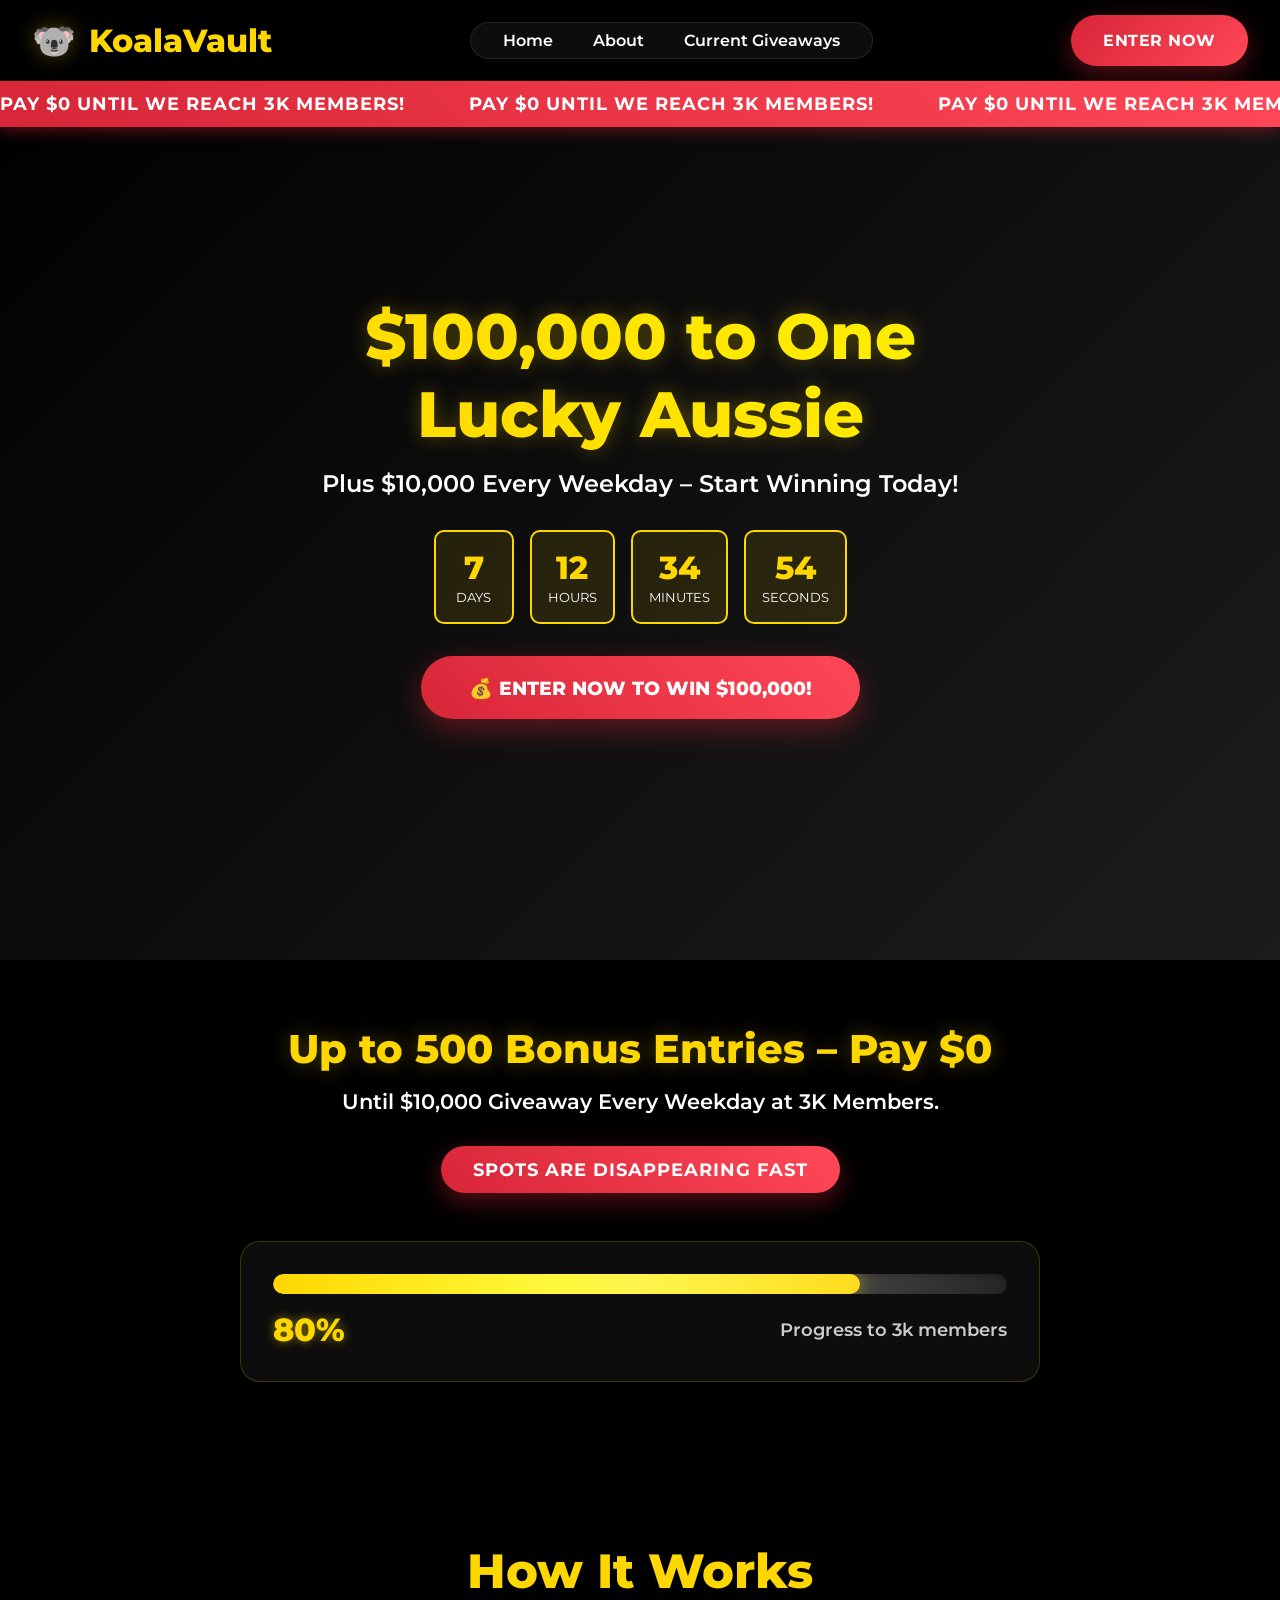
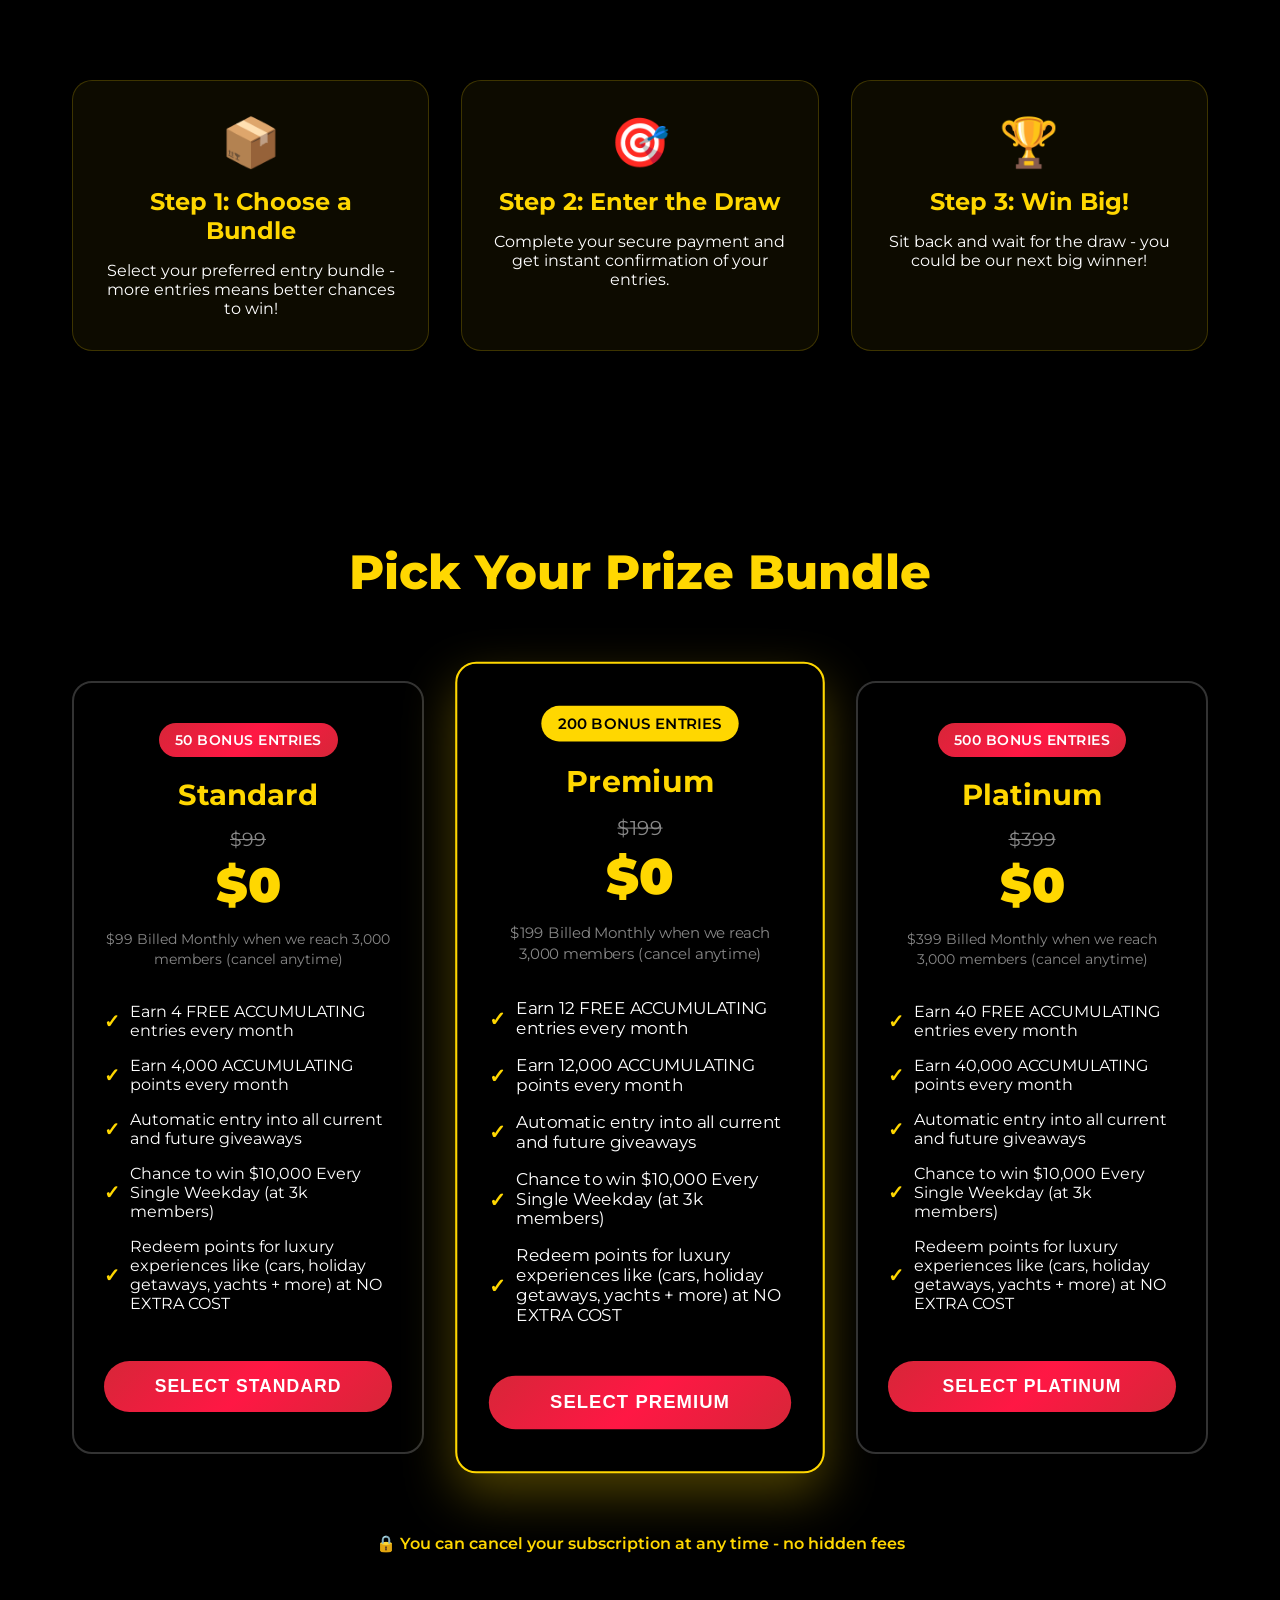
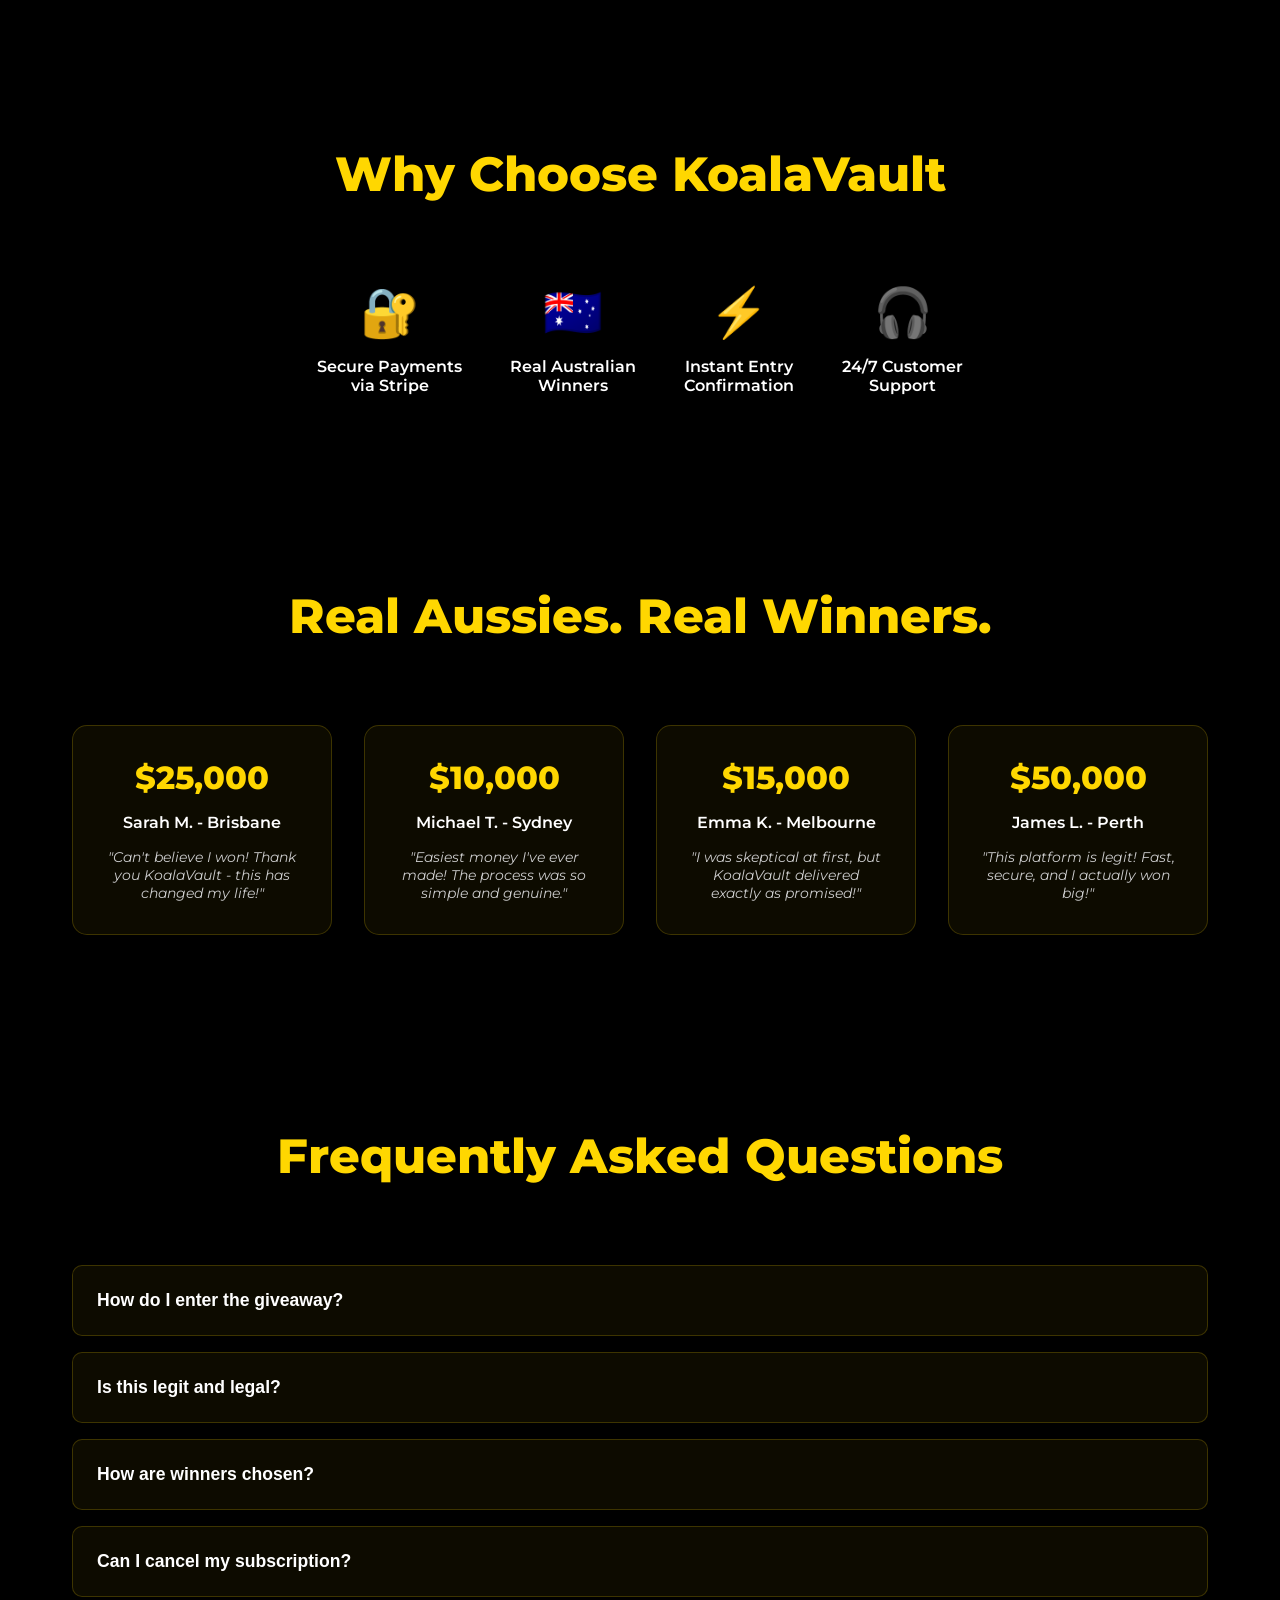
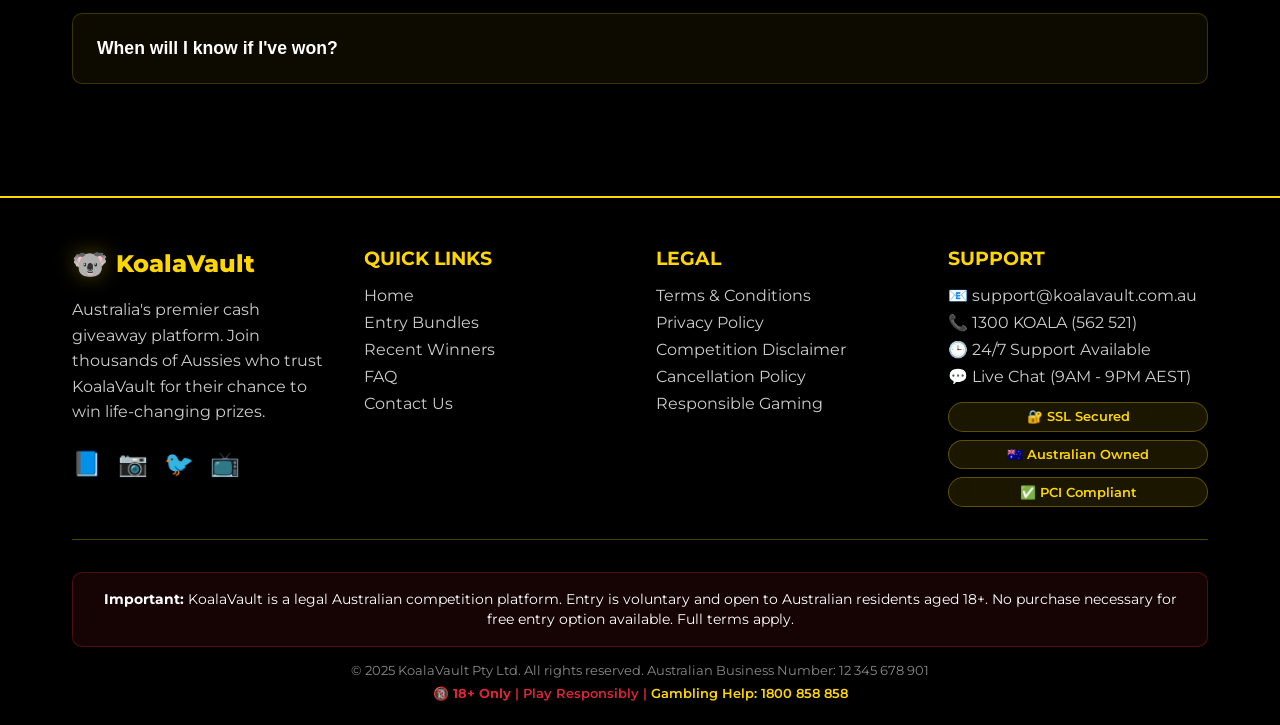
==== commit 6e6c7cc7: "Improve mobile navigation menu behavior and remove mobile CTA Co-authored-by: akmalzain880 <akmalzai" ====
--- a/index.html
+++ b/index.html
@@ -1557,10 +1557,7 @@
         </div>
     </footer>
 
-    <!-- Mobile Sticky CTA -->
-    <div class="mobile-cta">
-        <a href="#bundles" class="mobile-cta-button">Enter Now - Win $100,000</a>
-    </div>
+
 
     <script>
         // Generate animated stars
@@ -1592,9 +1589,24 @@
             // Close mobile menu when clicking on a link
             const mobileLinks = mobileNav.querySelectorAll('a');
             mobileLinks.forEach(link => {
-                link.addEventListener('click', () => {
+                link.addEventListener('click', (e) => {
+                    // Close the menu
                     mobileNav.classList.remove('active');
+                    
+                    // For external links, allow default behavior
+                    const href = link.getAttribute('href');
+                    if (href && (href.startsWith('http') || href.startsWith('/'))) {
+                        // Let the browser handle external navigation
+                        return true;
+                    }
                 });
+            });
+
+            // Close mobile menu when clicking outside
+            document.addEventListener('click', (e) => {
+                if (!mobileNav.contains(e.target) && !toggle.contains(e.target)) {
+                    mobileNav.classList.remove('active');
+                }
             });
         }
 
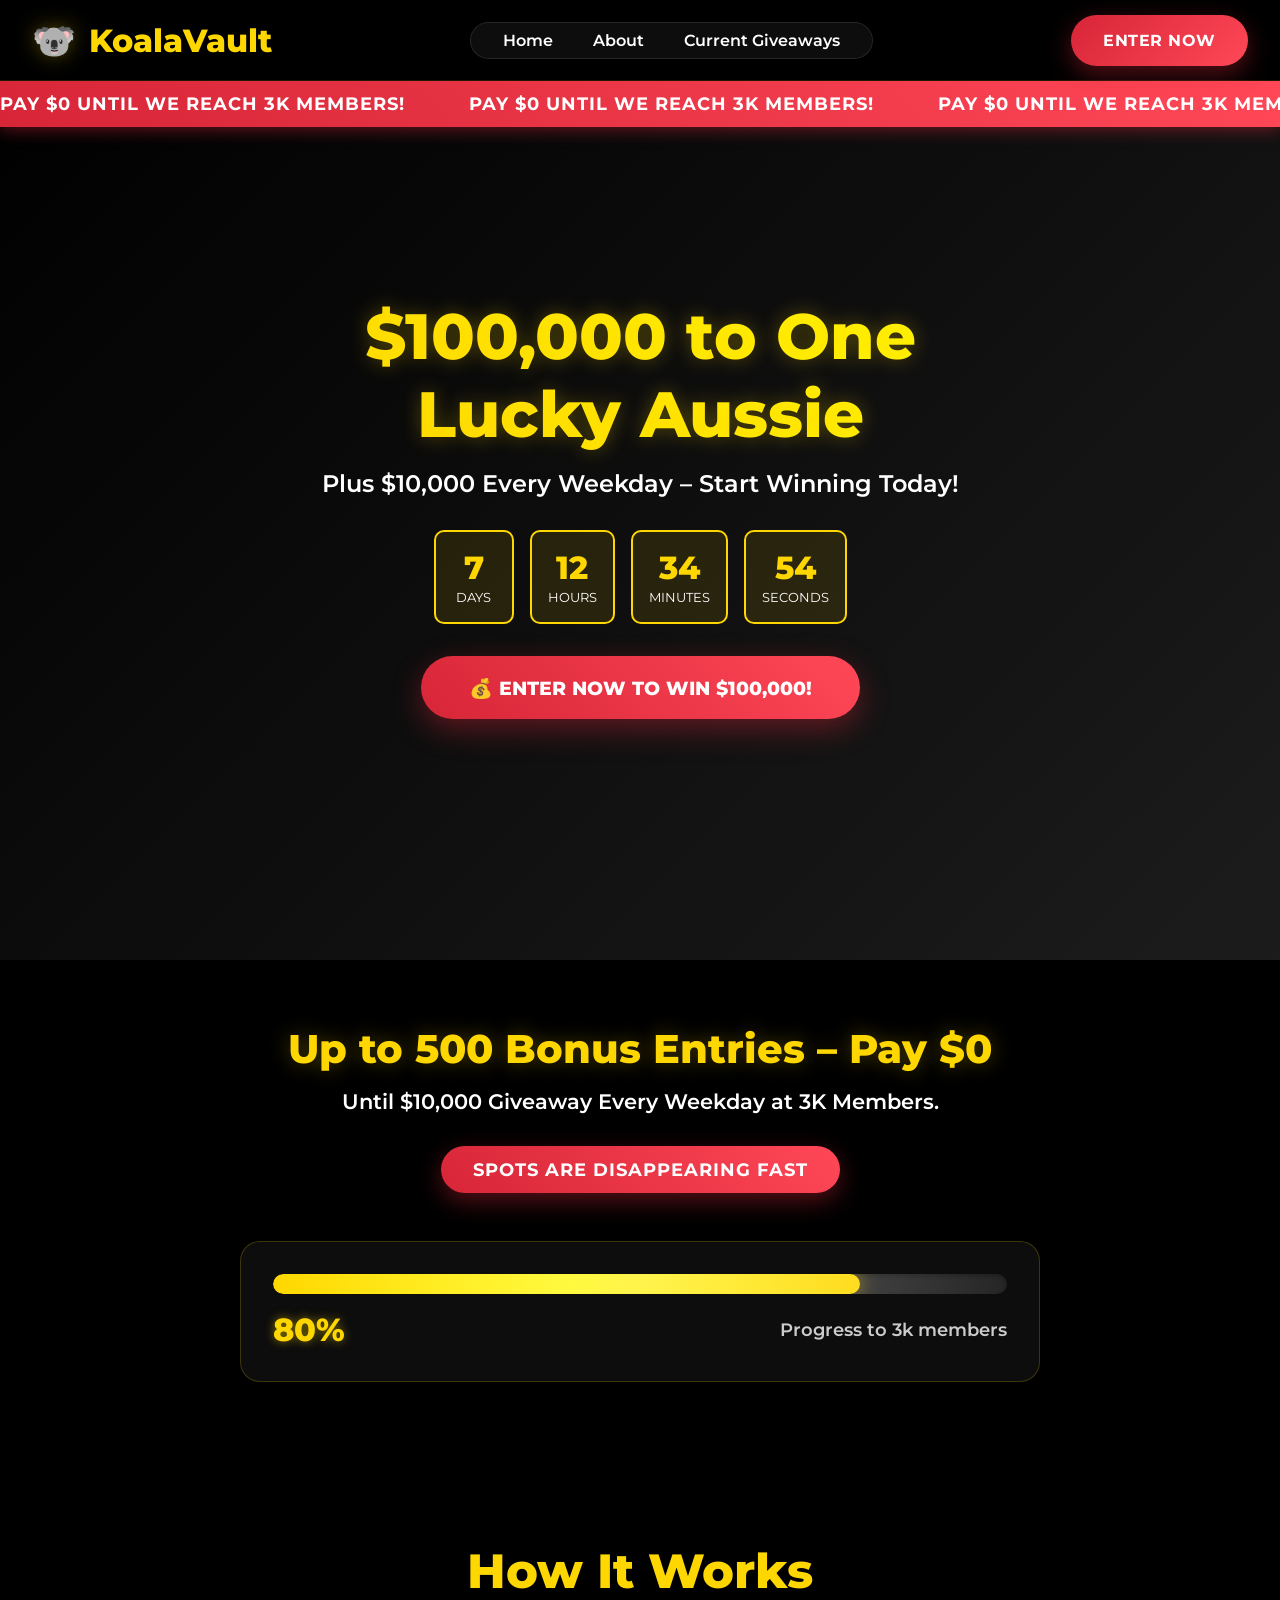
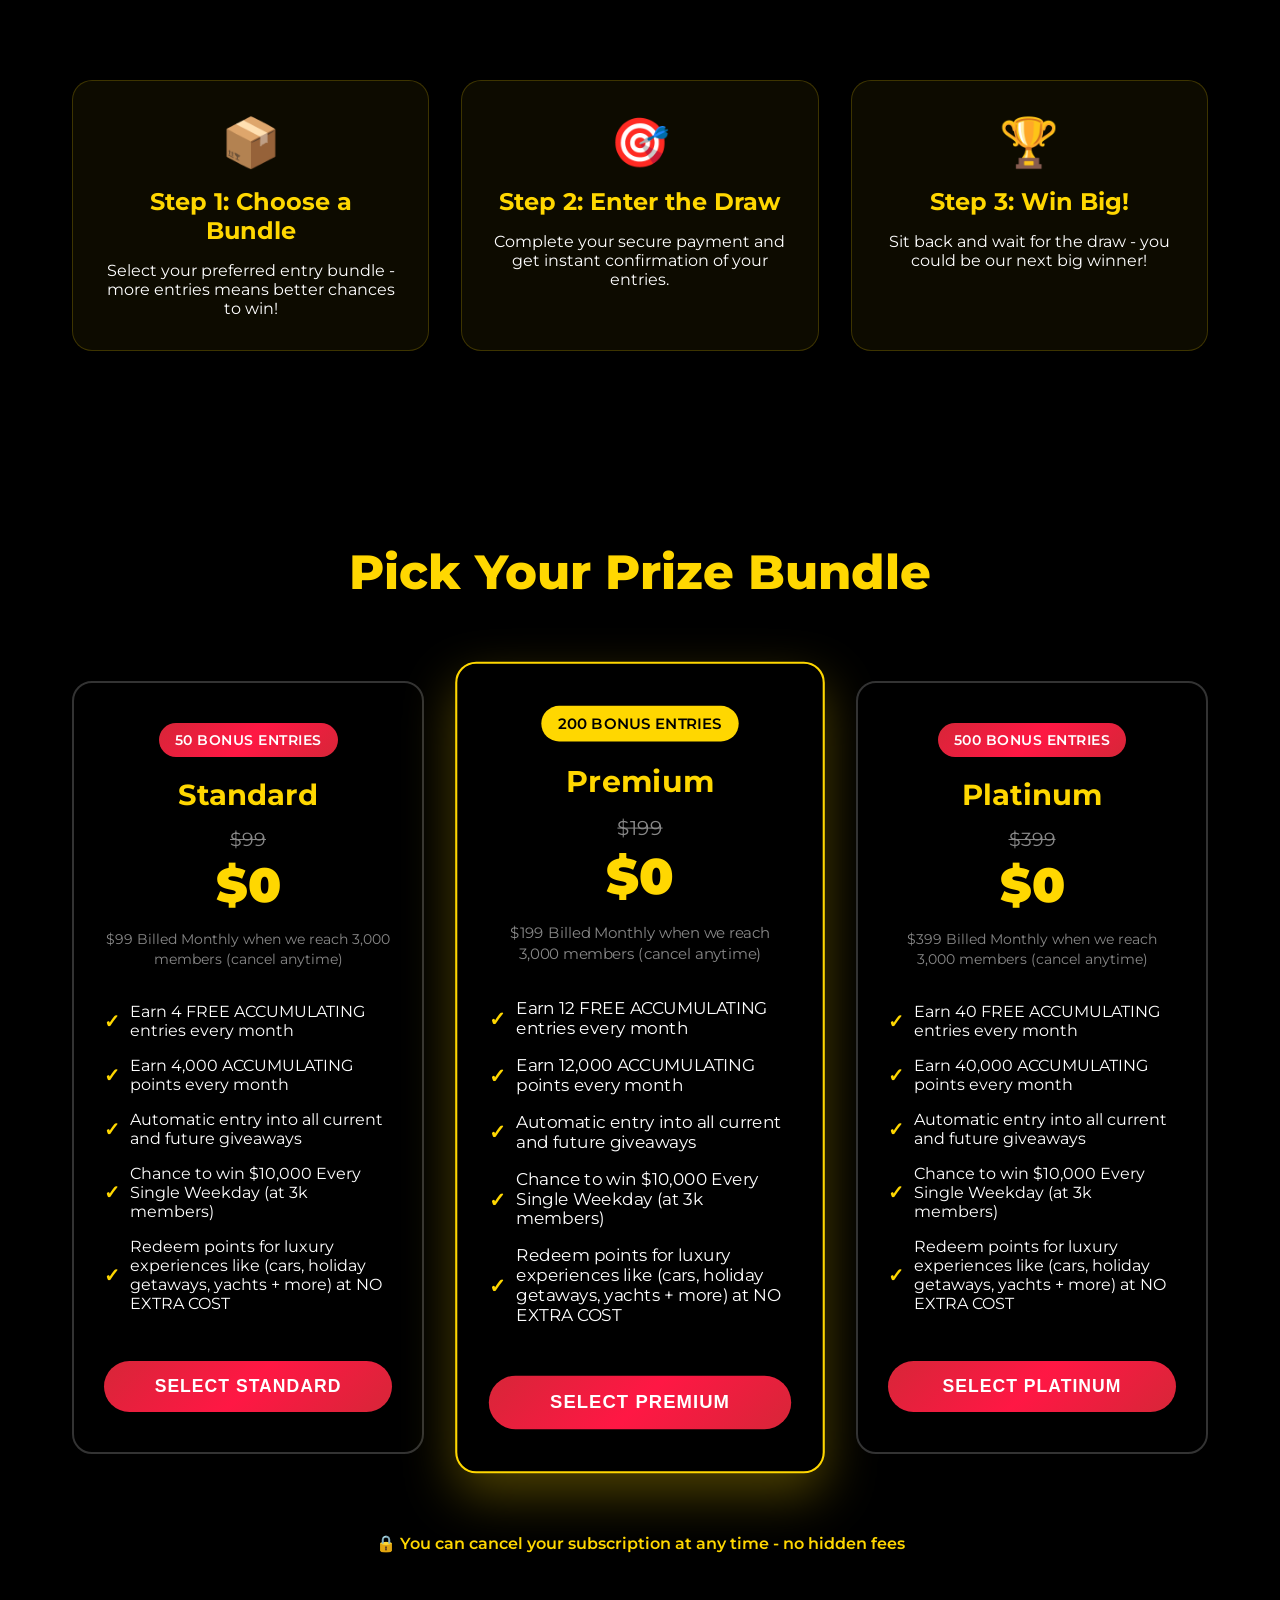
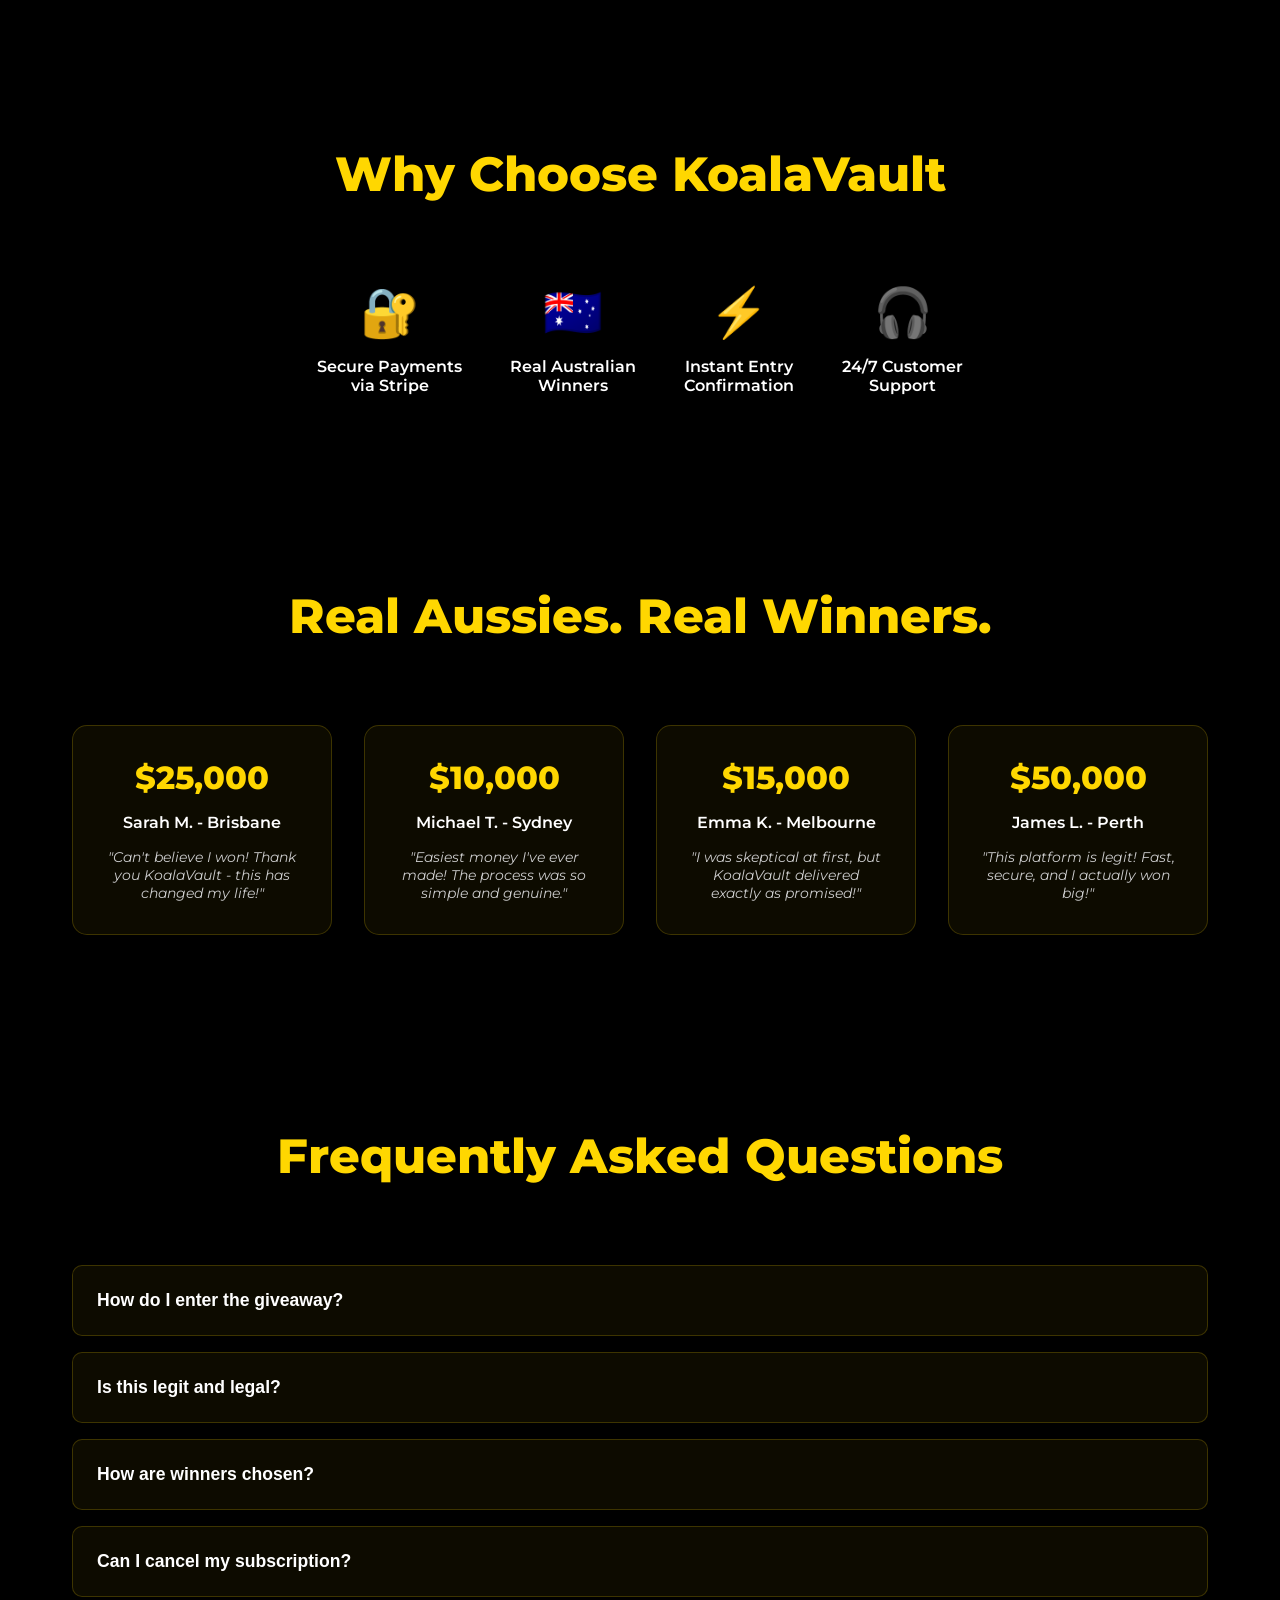
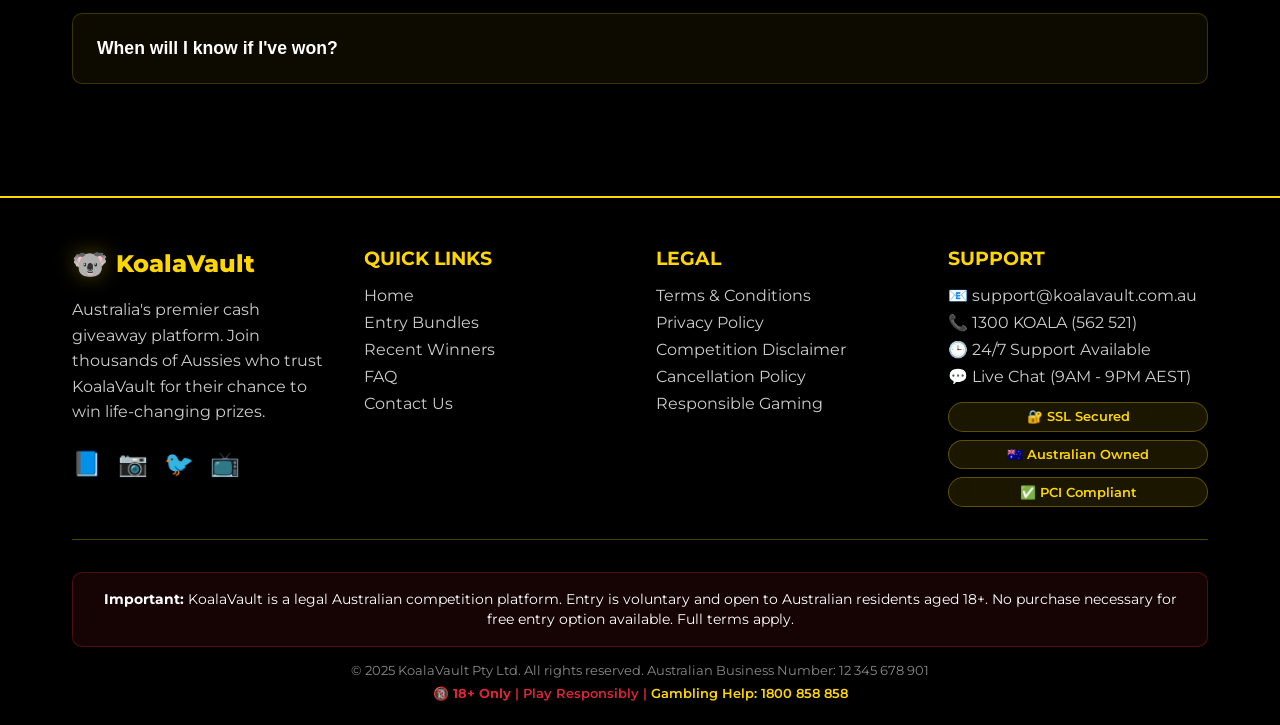
==== commit 29ca3a03: "Refactor mobile menu and CTA handling with improved event management Co-authored-by: akmalzain880 <a" ====
--- a/index.html
+++ b/index.html
@@ -1040,10 +1040,7 @@
             }
         }
 
-        /* Sticky Mobile CTA - Hidden */
-        .mobile-cta {
-            display: none;
-        }
+
 
         /* Footer Styles */
         .footer {
@@ -1582,7 +1579,10 @@
             const toggle = document.getElementById('mobile-menu-toggle');
             const mobileNav = document.getElementById('mobile-nav');
             
-            toggle.addEventListener('click', () => {
+            if (!toggle || !mobileNav) return;
+            
+            toggle.addEventListener('click', (e) => {
+                e.stopPropagation();
                 mobileNav.classList.toggle('active');
             });
 
@@ -1590,21 +1590,31 @@
             const mobileLinks = mobileNav.querySelectorAll('a');
             mobileLinks.forEach(link => {
                 link.addEventListener('click', (e) => {
-                    // Close the menu
+                    const href = link.getAttribute('href');
+                    
+                    // Close the menu first
                     mobileNav.classList.remove('active');
                     
-                    // For external links, allow default behavior
-                    const href = link.getAttribute('href');
-                    if (href && (href.startsWith('http') || href.startsWith('/'))) {
-                        // Let the browser handle external navigation
-                        return true;
+                    // For external links (http/https), allow normal navigation
+                    if (href && href.startsWith('http')) {
+                        // Don't prevent default for external links
+                        window.location.href = href;
+                        return;
+                    }
+                    
+                    // For internal links starting with #, let smooth scrolling handle it
+                    if (href && href.startsWith('#')) {
+                        // Let the smooth scrolling code handle this
+                        return;
                     }
                 });
             });
 
             // Close mobile menu when clicking outside
             document.addEventListener('click', (e) => {
-                if (!mobileNav.contains(e.target) && !toggle.contains(e.target)) {
+                if (mobileNav.classList.contains('active') && 
+                    !mobileNav.contains(e.target) && 
+                    !toggle.contains(e.target)) {
                     mobileNav.classList.remove('active');
                 }
             });
@@ -1735,11 +1745,23 @@
             });
         }
 
+        // Debug function to check for mobile CTA
+        function debugMobileCTA() {
+            const mobileCTA = document.querySelector('.mobile-cta');
+            if (mobileCTA) {
+                console.log('WARNING: Mobile CTA still exists!', mobileCTA);
+                mobileCTA.remove(); // Force remove if found
+            } else {
+                console.log('Mobile CTA successfully removed');
+            }
+        }
+
         // Initialize
         createStars();
         setupMobileMenu();
         updateCountdown();
         initializePackages();
+        debugMobileCTA();
 
         // Add scroll animations
         const observerOptions = {
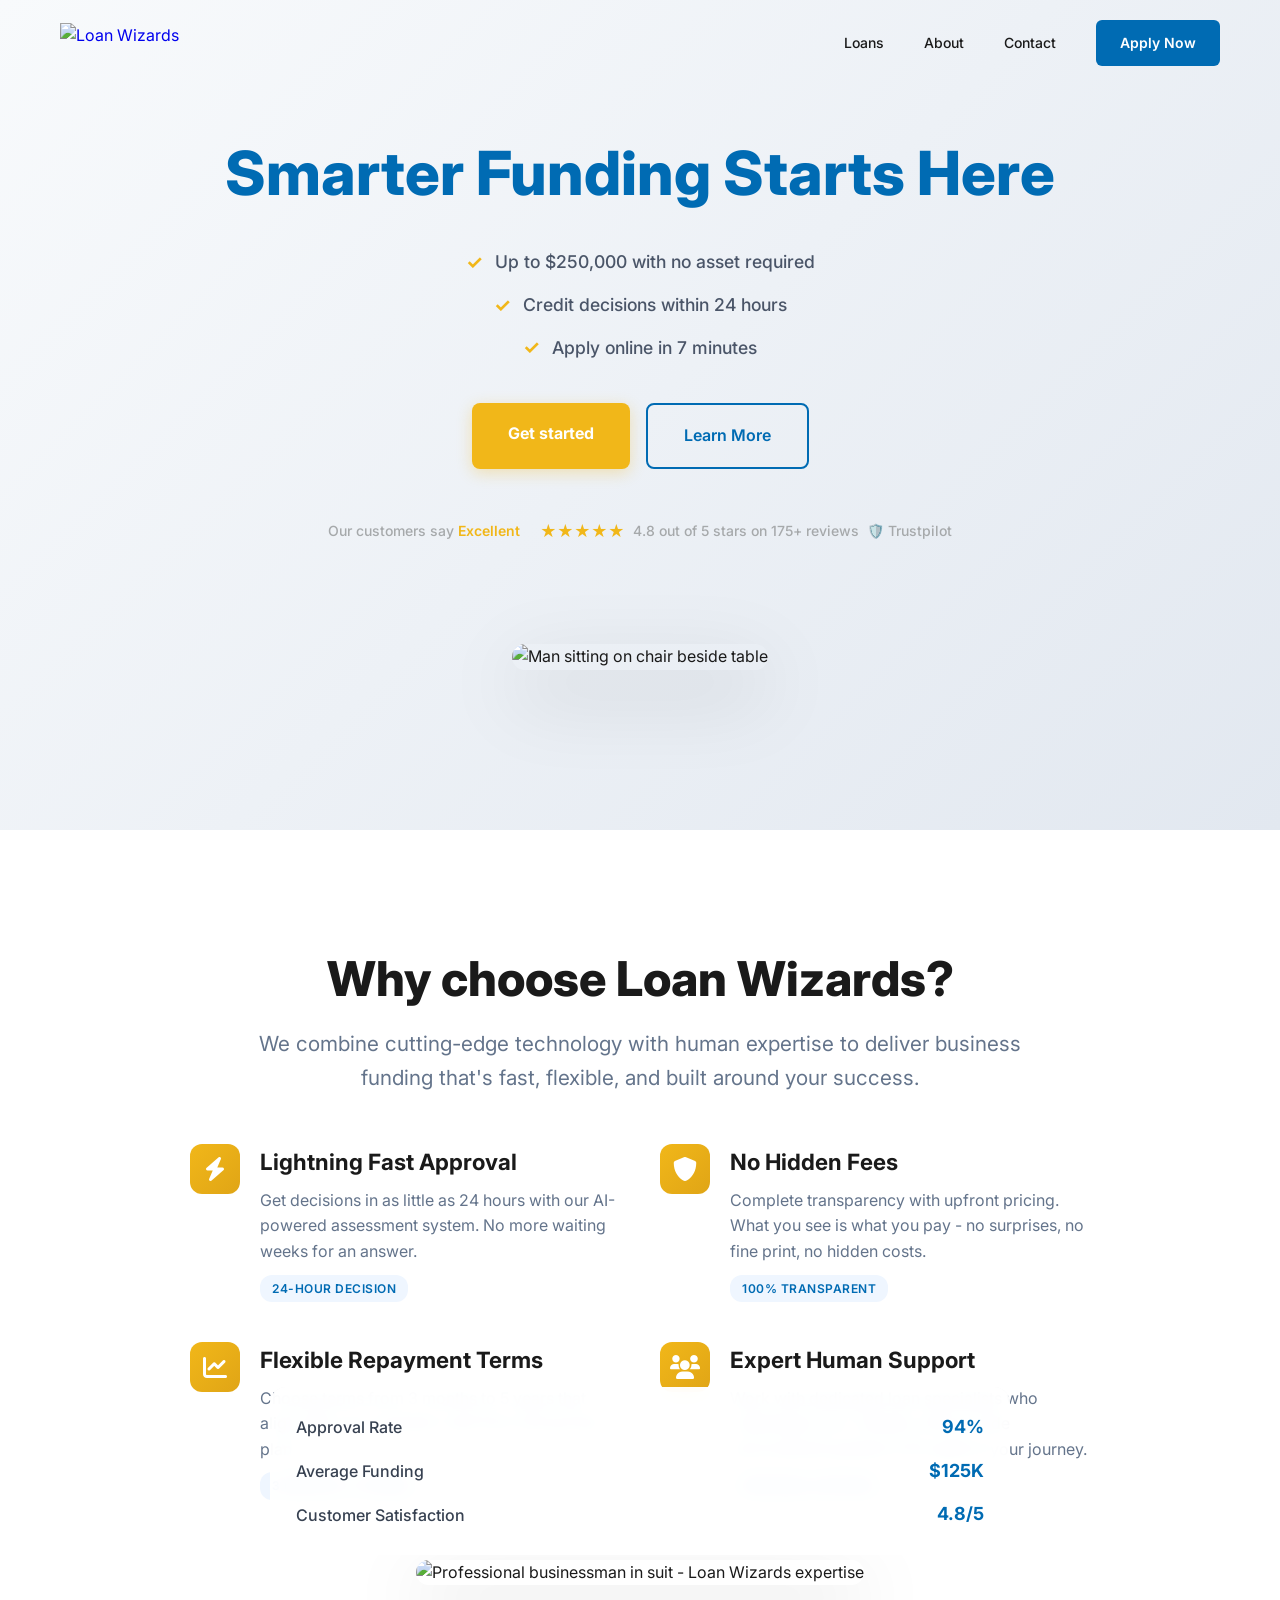
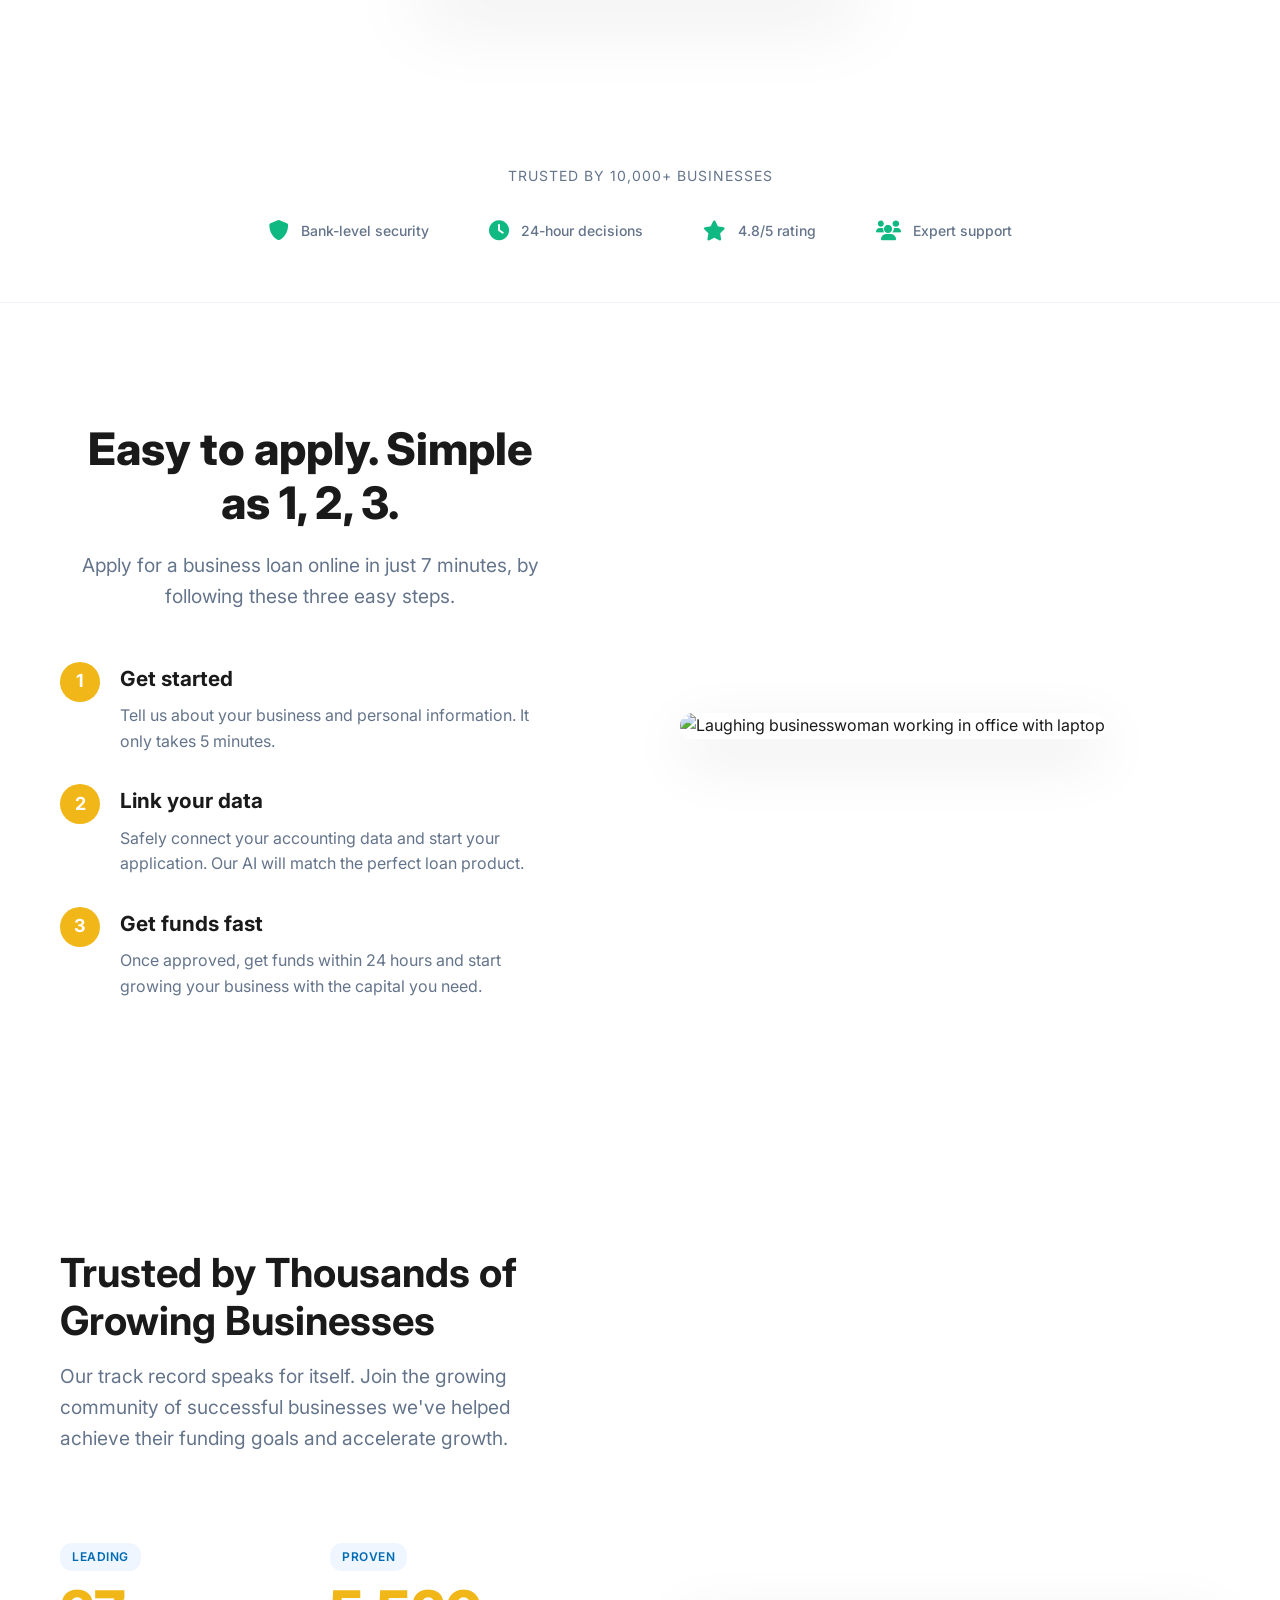
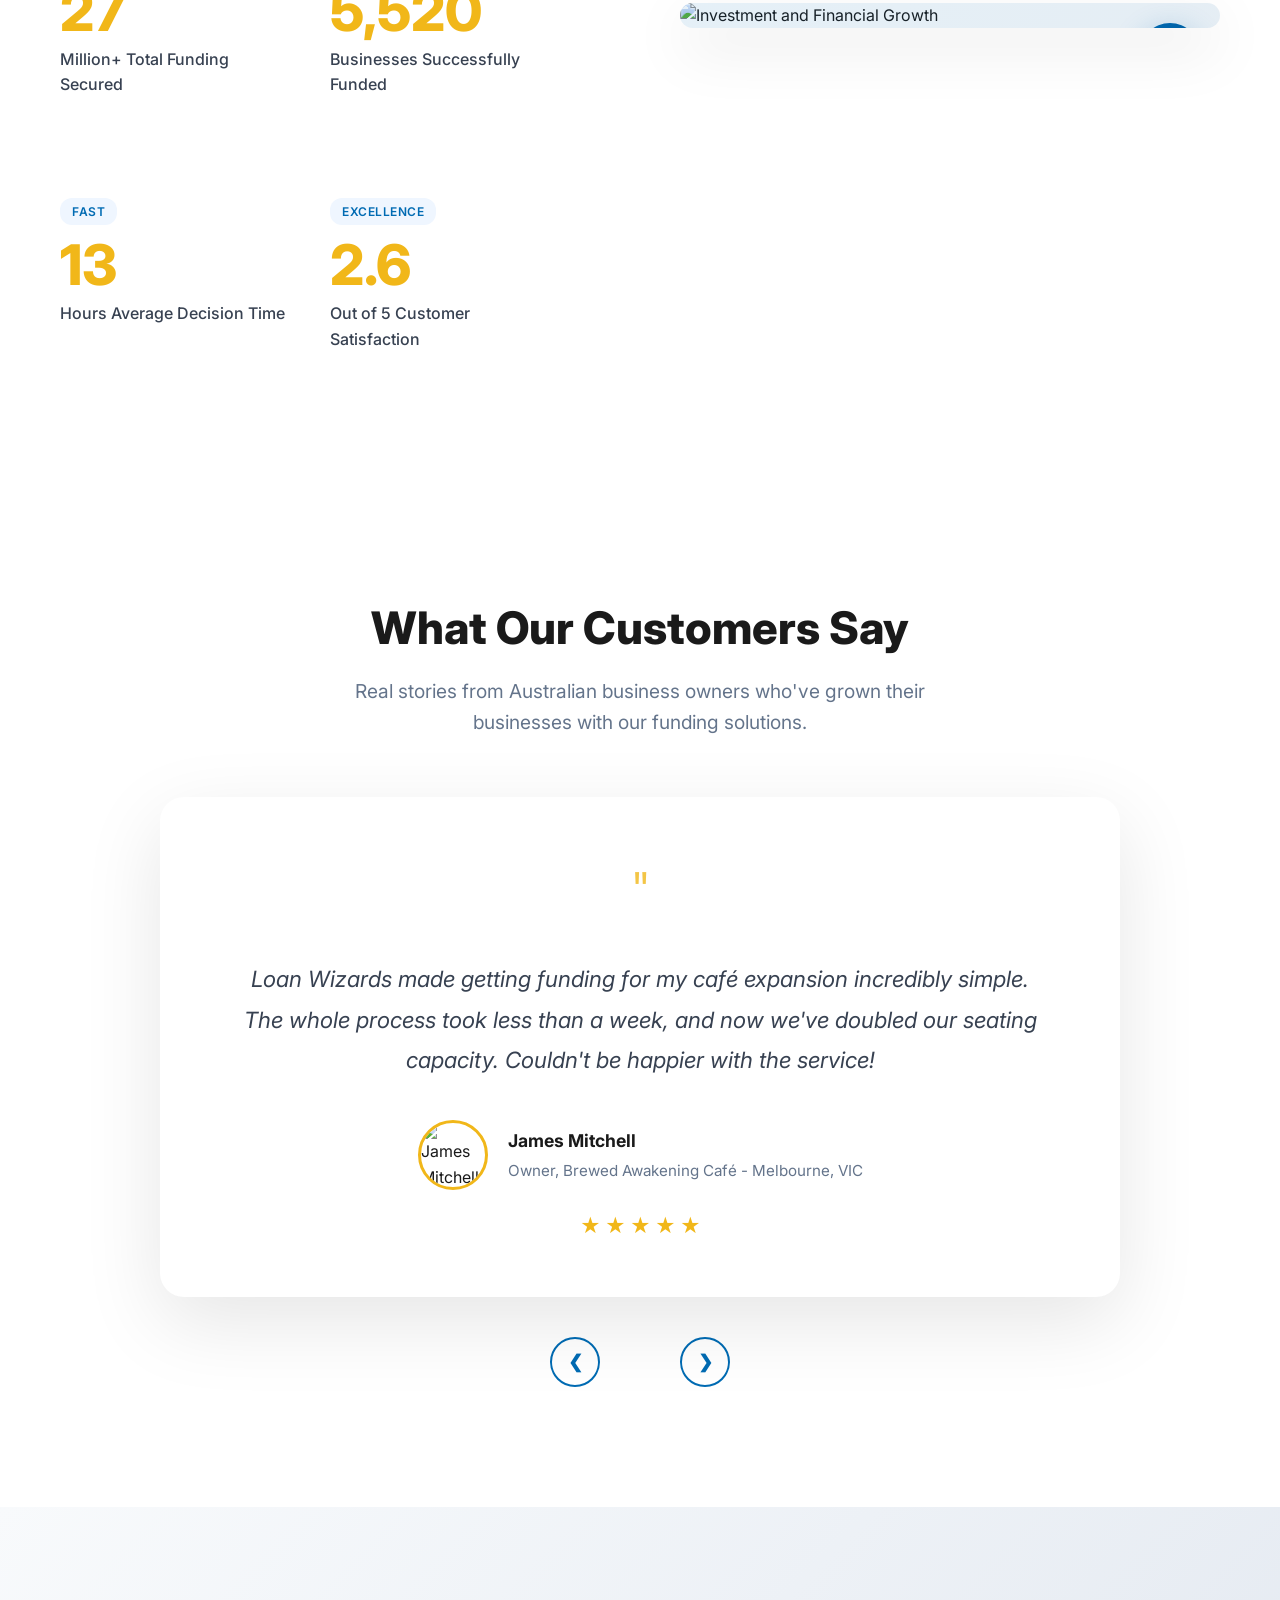
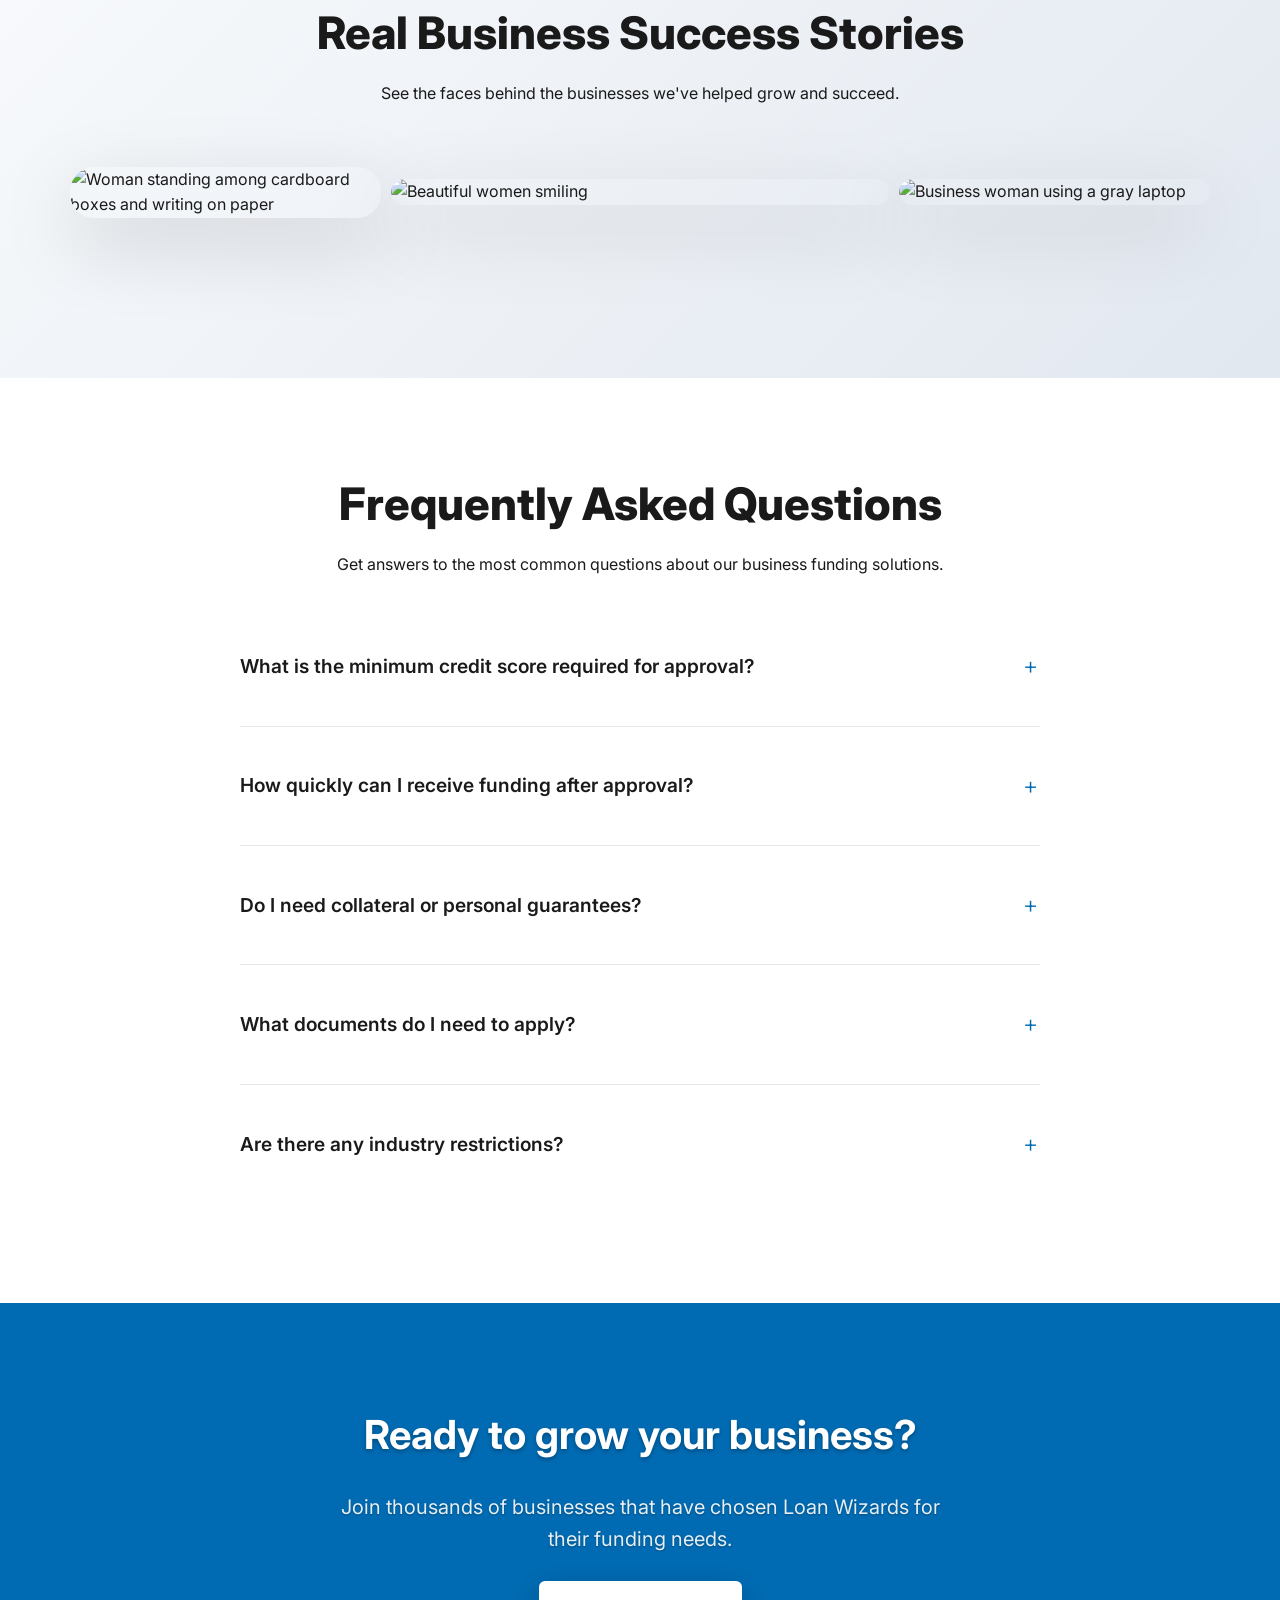
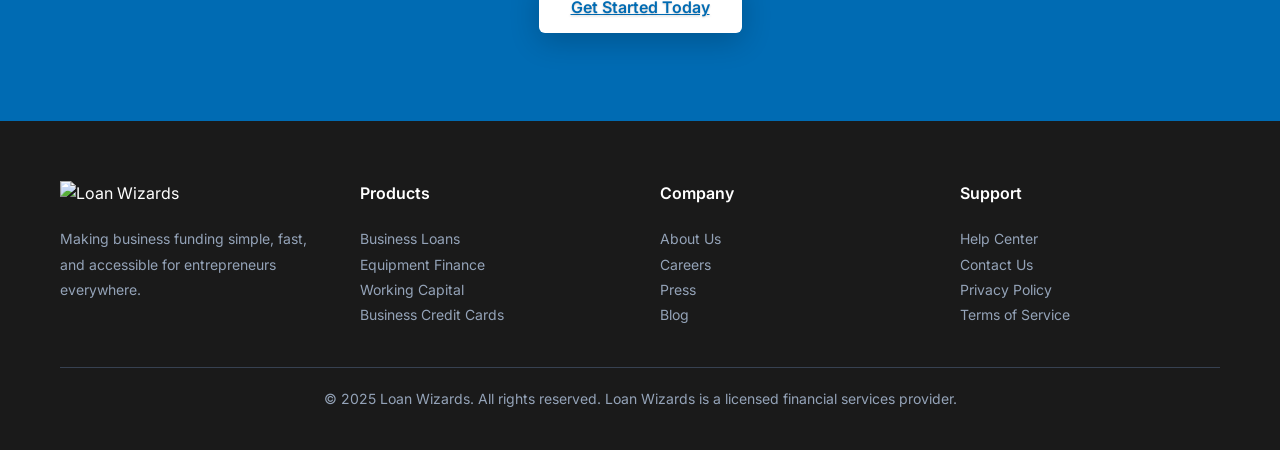
==== commit 1354b2e4: "Merge cfada3d25819d507204cb0b145efacbccb2ba461 into 6f0ae921e9c61da835eff585d0ff4b6847e07f70" ====
--- a/index.html
+++ b/index.html
@@ -3,8 +3,9 @@
 <head>
     <meta charset="UTF-8">
     <meta name="viewport" content="width=device-width, initial-scale=1.0">
-    <title>KoalaVault - Win $100,000 Cash | Australian Giveaway</title>
-    <link href="https://fonts.googleapis.com/css2?family=Montserrat:wght@400;600;700;800&display=swap" rel="stylesheet">
+    <title>Loan Wizards - Business Funding Made Simple</title>
+    <link href="https://fonts.googleapis.com/css2?family=Inter:wght@300;400;500;600;700&display=swap" rel="stylesheet">
+    <link href="https://cdnjs.cloudflare.com/ajax/libs/font-awesome/6.0.0/css/all.min.css" rel="stylesheet">
     <style>
         * {
             margin: 0;
@@ -13,1757 +14,2239 @@
         }
 
         body {
-            font-family: 'Montserrat', Helvetica, sans-serif;
-            background: #000000;
-            color: #FFFFFF;
+            font-family: 'Inter', sans-serif;
+            line-height: 1.6;
+            color: #1a1a1a;
             overflow-x: hidden;
         }
 
-        /* Animated Background */
-        .stars {
+        .container {
+            max-width: 1200px;
+            margin: 0 auto;
+            padding: 0 20px;
+        }
+
+        /* Header */
+        .header {
             position: fixed;
             top: 0;
             left: 0;
-            width: 100%;
-            height: 100%;
-            pointer-events: none;
-            z-index: 1;
-        }
-
-        .star {
+            right: 0;
+            background: transparent;
+            z-index: 1000;
+            padding: 20px 0;
+            transition: background 0.3s ease;
+        }
+
+        .header.scrolled {
+            background: rgba(255, 255, 255, 0.95);
+            backdrop-filter: blur(10px);
+            border-bottom: 1px solid rgba(0,0,0,0.1);
+        }
+
+        .header-content {
+            display: flex;
+            align-items: center;
+            justify-content: space-between;
+        }
+
+        .header-nav-group {
+            display: flex;
+            align-items: center;
+            gap: 40px;
+        }
+
+        .logo {
+            display: flex;
+            align-items: center;
+            text-decoration: none;
+        }
+
+        .logo img {
+            height: 40px;
+        }
+
+        .nav-menu {
+            display: flex;
+            align-items: center;
+            gap: 40px;
+            list-style: none;
+        }
+
+        .nav-menu li a {
+            text-decoration: none;
+            color: #1a1a1a;
+            font-weight: 500;
+            font-size: 14px;
+            transition: color 0.3s ease;
+        }
+
+        .nav-menu li a:hover {
+            color: #006bb3;
+        }
+
+        .mobile-nav-menu {
+            display: none;
             position: absolute;
-            background: #FFD700;
-            border-radius: 50%;
-            animation: twinkle 2s infinite;
-        }
-
-        @keyframes twinkle {
-            0%, 100% { opacity: 0.3; transform: scale(1); }
-            50% { opacity: 1; transform: scale(1.2); }
-        }
-
-        @keyframes float {
-            0%, 100% { transform: translateY(0px); }
-            50% { transform: translateY(-20px); }
-        }
-
-        /* Announcement Bar */
-        .announcement-bar {
-            position: fixed;
-            top: 80px;
+            top: 100%;
             left: 0;
-            width: 100%;
-            background: linear-gradient(45deg, #D72638, #FF4757);
+            right: 0;
+            background: white;
+            box-shadow: 0 4px 20px rgba(0,0,0,0.1);
+            border-top: 1px solid #e5e7eb;
             z-index: 999;
-            overflow: hidden;
-            padding: 0.8rem 0;
-            box-shadow: 0 4px 15px rgba(215, 38, 56, 0.4);
-        }
-
-        .announcement-content {
-            display: flex;
-            animation: scroll 20s linear infinite;
-            white-space: nowrap;
-        }
-
-        .announcement-text {
-            color: #FFFFFF;
-            font-weight: 700;
-            font-size: 1.1rem;
-            text-transform: uppercase;
-            letter-spacing: 1px;
-            margin-right: 4rem;
-            display: inline-block;
-        }
-
-        @keyframes scroll {
-            0% { transform: translateX(100%); }
-            100% { transform: translateX(-100%); }
-        }
-
-        /* Header */
-        header {
-            position: fixed;
-            top: 0;
-            width: 100%;
-            background: rgba(0, 0, 0, 0.95);
-            backdrop-filter: blur(15px);
-            border-bottom: 1px solid rgba(255, 215, 0, 0.1);
-            z-index: 1000;
+        }
+
+        .mobile-nav-menu.active {
+            display: block;
+        }
+
+        .mobile-nav-menu ul {
+            list-style: none;
+            padding: 20px 0;
+            margin: 0;
+        }
+
+        .mobile-nav-menu li {
             padding: 0;
         }
 
-        nav {
-            max-width: 1400px;
-            margin: 0 auto;
-            display: flex;
-            justify-content: space-between;
-            align-items: center;
-            padding: 1rem 2rem;
-            height: 80px;
-            box-sizing: border-box;
-        }
-
-        .logo {
-            font-size: 2rem;
-            font-weight: 800;
-            color: #FFD700;
-            display: flex;
-            align-items: center;
-            gap: 0.8rem;
+        .mobile-nav-menu li a {
+            display: block;
+            padding: 15px 20px;
+            color: #1a1a1a;
             text-decoration: none;
-            transition: transform 0.3s ease;
-        }
-
-        .logo:hover {
-            transform: scale(1.05);
-        }
-
-        .koala-emoji {
-            font-size: 2.2rem;
-            animation: float 4s ease-in-out infinite;
-            filter: drop-shadow(0 0 10px rgba(255, 215, 0, 0.3));
-        }
-
-        .nav-center {
-            display: flex;
-            align-items: center;
-            gap: 3rem;
-            background: rgba(255, 255, 255, 0.05);
-            backdrop-filter: blur(10px);
-            border: 1px solid rgba(255, 255, 255, 0.1);
-            border-radius: 50px;
-            padding: 0.5rem 2rem;
-        }
-
-        .nav-links {
-            display: flex;
-            align-items: center;
-            gap: 2.5rem;
-            list-style: none;
-            margin: 0;
-            padding: 0;
-        }
-
-        .nav-links a {
-            color: #FFFFFF;
+            font-weight: 500;
+            font-size: 16px;
+            border-bottom: 1px solid #f3f4f6;
+            transition: background-color 0.3s ease;
+        }
+
+        .mobile-nav-menu li a:hover {
+            background-color: #f8fafc;
+            color: #006bb3;
+        }
+
+        .mobile-nav-menu li:last-child a {
+            border-bottom: none;
+        }
+
+        .mobile-nav-menu .mobile-apply-btn {
+            background: #006bb3;
+            color: white !important;
+            margin: 10px 20px;
+            border-radius: 6px;
+            text-align: center;
+            font-weight: 600;
+            border: none;
+        }
+
+        .mobile-nav-menu .mobile-apply-btn:hover {
+            background: #005494 !important;
+            color: #ffffff !important;
+            transform: translateY(-1px);
+            box-shadow: 0 4px 15px rgba(0, 107, 179, 0.3);
+        }
+
+        .mobile-nav-menu .mobile-apply-btn:active {
+            background: #004084 !important;
+            color: #ffffff !important;
+            transform: translateY(0);
+            box-shadow: 0 2px 8px rgba(0, 107, 179, 0.2);
+        }
+
+        .header-cta {
+            background: #006bb3;
+            color: white;
+            padding: 12px 24px;
+            border-radius: 6px;
             text-decoration: none;
             font-weight: 600;
-            font-size: 1rem;
-            position: relative;
-            padding: 0.8rem 0;
+            font-size: 14px;
             transition: all 0.3s ease;
         }
 
-        .nav-links a::after {
-            content: '';
-            position: absolute;
-            bottom: 0;
-            left: 0;
-            width: 0;
-            height: 2px;
-            background: linear-gradient(45deg, #FFD700, #FFF700);
-            transition: width 0.3s ease;
-        }
-
-        .nav-links a:hover {
-            color: #FFD700;
-            transform: translateY(-2px);
-        }
-
-        .nav-links a:hover::after {
-            width: 100%;
-        }
-
-        .header-cta-button {
-            background: linear-gradient(135deg, #D72638, #FF4757, #D72638);
-            background-size: 200% 200%;
-            color: #FFFFFF;
-            padding: 1rem 2rem;
-            font-size: 1rem;
-            font-weight: 700;
-            text-transform: uppercase;
-            text-decoration: none;
-            border-radius: 50px;
-            box-shadow: 0 8px 25px rgba(215, 38, 56, 0.4);
-            transition: all 0.4s ease;
-            white-space: nowrap;
-            position: relative;
-            overflow: hidden;
-            letter-spacing: 0.5px;
-        }
-
-        .header-cta-button::before {
-            content: '';
-            position: absolute;
-            top: 0;
-            left: -100%;
-            width: 100%;
-            height: 100%;
-            background: linear-gradient(90deg, transparent, rgba(255, 255, 255, 0.2), transparent);
-            transition: left 0.6s ease;
-        }
-
-        .header-cta-button:hover {
-            transform: translateY(-3px);
-            box-shadow: 0 12px 35px rgba(215, 38, 56, 0.6);
-            background-position: 100% 0;
-        }
-
-        .header-cta-button:hover::before {
-            left: 100%;
-        }
-
-        .header-cta-button:active {
+        .header-cta:hover {
+            background: #005494;
+            color: #ffffff;
             transform: translateY(-1px);
-        }
-
-        /* Mobile Menu */
-        .mobile-menu-toggle {
+            box-shadow: 0 4px 15px rgba(0, 107, 179, 0.3);
+        }
+
+        .header-cta:active {
+            background: #004084;
+            color: #ffffff;
+            transform: translateY(0);
+            box-shadow: 0 2px 8px rgba(0, 107, 179, 0.2);
+        }
+
+        .mobile-menu-btn {
             display: none;
             background: none;
             border: none;
-            color: #FFFFFF;
+            font-size: 24px;
+            cursor: pointer;
+            color: #1a1a1a;
+            padding: 8px;
+            border-radius: 4px;
+            transition: color 0.3s ease;
+        }
+
+        .mobile-menu-btn:hover {
+            color: #006bb3;
+        }
+
+        /* Hero Section */
+        .hero {
+            padding: 140px 0 120px;
+            background: linear-gradient(135deg, #f8fafc 0%, #e2e8f0 100%);
+            position: relative;
+            color: #1a1a1a;
+            min-height: 90vh;
+        }
+
+        .hero-container {
+            max-width: 1000px;
+            margin: 0 auto;
+            padding: 0 20px;
+            display: flex;
+            flex-direction: column;
+            align-items: center;
+            text-align: center;
+        }
+
+        .hero-content {
+            text-align: center;
+            position: relative;
+            z-index: 2;
+            margin-bottom: 60px;
+        }
+
+        .hero-image-section {
+            position: relative;
+            z-index: 2;
+            width: 100%;
+            display: flex;
+            justify-content: center;
+            align-items: center;
+        }
+
+        .hero-single-image {
+            display: flex;
+            justify-content: center;
+            align-items: center;
+            margin: 40px 0;
+        }
+
+        .hero-main-image {
+            width: 100%;
+            max-width: 800px;
+            height: auto;
+            border-radius: 24px;
+            box-shadow: 0 25px 80px rgba(0,0,0,0.15);
+        }
+
+        /* Business Gallery Section */
+        .business-gallery {
+            padding: 100px 0;
+            background: linear-gradient(135deg, #f8fafc 0%, #e2e8f0 100%);
+        }
+
+        .hero-gallery {
+            display: grid;
+            grid-template-columns: 2fr 3fr 2fr;
+            gap: 10px;
+            align-items: center;
+            margin: 60px 0;
+            padding: 0 10px;
+        }
+
+        /* FAQ Section */
+        .faq {
+            padding: 100px 0;
+            background: #ffffff;
+        }
+
+        .faq-container {
+            max-width: 800px;
+            margin: 0 auto;
+        }
+
+        .faq-item {
+            border-bottom: 1px solid #e5e7eb;
+            margin-bottom: 20px;
+            padding-bottom: 20px;
+        }
+
+        .faq-item:last-child {
+            border-bottom: none;
+            margin-bottom: 0;
+        }
+
+        .faq-question {
+            display: flex;
+            justify-content: space-between;
+            align-items: center;
+            cursor: pointer;
+            padding: 20px 0;
+            transition: all 0.3s ease;
+        }
+
+        .faq-question:hover {
+            color: #006bb3;
+        }
+
+        .faq-question h3 {
+            font-size: 1.2rem;
+            font-weight: 600;
+            color: #1a1a1a;
+            margin: 0;
+            line-height: 1.4;
+            flex: 1;
+            padding-right: 20px;
+        }
+
+        .faq-toggle {
             font-size: 1.5rem;
+            font-weight: 300;
+            color: #006bb3;
+            transition: transform 0.3s ease;
+            min-width: 20px;
+            text-align: center;
+        }
+
+        .faq-item.active .faq-toggle {
+            transform: rotate(45deg);
+        }
+
+        .faq-answer {
+            max-height: 0;
+            overflow: hidden;
+            transition: max-height 0.3s ease, padding 0.3s ease;
+            padding: 0 0 0 0;
+        }
+
+        .faq-item.active .faq-answer {
+            max-height: 200px;
+            padding: 0 0 20px 0;
+        }
+
+        .faq-answer p {
+            color: #64748b;
+            line-height: 1.6;
+            margin: 0;
+            font-size: 1rem;
+        }
+
+        .hero-image {
+            position: relative;
+            border-radius: 24px;
+            overflow: hidden;
+            box-shadow: 0 25px 80px rgba(0,0,0,0.15);
+            width: 100%;
+        }
+
+
+
+        .hero-image img {
+            width: 100%;
+            height: auto;
+            display: block;
+            border-radius: 24px;
+        }
+
+
+
+        /* Responsive adjustments */
+        @media (min-width: 1200px) {
+            .hero-gallery {
+                grid-template-columns: 2.5fr 4fr 2.5fr;
+            }
+
+            .hero-container {
+                max-width: 1200px;
+            }
+
+            .hero-main-image {
+                max-width: 900px;
+            }
+        }
+
+        @media (min-width: 1600px) {
+            .hero-gallery {
+                grid-template-columns: 3fr 5fr 3fr;
+                padding: 0 30px;
+            }
+
+            .hero-main-image {
+                max-width: 1000px;
+            }
+        }
+
+        .hero h1 {
+            font-size: 3.8rem;
+            font-weight: 800;
+            color: #006bb3;
+            margin-bottom: 40px;
+            line-height: 1.1;
+            text-align: center;
+        }
+
+        .hero-features {
+            list-style: none;
+            margin: 30px 0;
+            padding: 0;
+            text-align: center;
+        }
+
+        .hero-features li {
+            display: flex;
+            align-items: center;
+            justify-content: center;
+            margin-bottom: 12px;
+            font-size: 1.1rem;
+            color: #4a5568;
+            font-weight: 500;
+        }
+
+        .hero-features li::before {
+            content: '✓';
+            color: #f1b719;
+            font-weight: bold;
+            margin-right: 12px;
+            font-size: 1.2rem;
+        }
+
+        .hero-buttons {
+            display: flex;
+            gap: 16px;
+            margin-top: 40px;
+            justify-content: center;
+        }
+
+        .btn-primary {
+            background: #f1b719;
+            color: white;
+            padding: 18px 36px;
+            border: none;
+            border-radius: 8px;
+            font-size: 16px;
+            font-weight: 700;
+            text-decoration: none;
+            transition: all 0.3s ease;
+            display: inline-block;
+            box-shadow: 0 4px 15px rgba(241, 183, 25, 0.3);
+        }
+
+        .btn-primary:hover {
+            background: #e0a516;
+            transform: translateY(-2px);
+            box-shadow: 0 6px 20px rgba(241, 183, 25, 0.4);
+            color: #1a1a1a;
+        }
+
+        .btn-primary:active {
+            background: #d49414;
+            transform: translateY(0);
+            box-shadow: 0 3px 10px rgba(241, 183, 25, 0.3);
+            color: #1a1a1a;
+        }
+
+        .btn-secondary {
+            background: transparent;
+            color: #006bb3;
+            padding: 18px 36px;
+            border: 2px solid #006bb3;
+            border-radius: 8px;
+            font-size: 16px;
+            font-weight: 600;
+            text-decoration: none;
+            transition: all 0.3s ease;
+            display: inline-block;
+        }
+
+        .btn-secondary:hover {
+            background: #006bb3;
+            color: #ffffff;
+            border-color: #006bb3;
+            transform: translateY(-2px);
+            box-shadow: 0 6px 20px rgba(0, 107, 179, 0.3);
+        }
+
+        .btn-secondary:active {
+            background: #005494;
+            color: #ffffff;
+            border-color: #005494;
+            transform: translateY(0);
+            box-shadow: 0 3px 10px rgba(0, 107, 179, 0.2);
+        }
+
+        .hero-trust {
+            margin-top: 50px;
+            display: flex;
+            align-items: center;
+            justify-content: center;
+            gap: 20px;
+            flex-wrap: wrap;
+        }
+
+        .trust-text {
+            color: #a6a9ab;
+            font-size: 14px;
+            font-weight: 500;
+        }
+
+        .trust-rating {
+            display: flex;
+            align-items: center;
+            gap: 8px;
+        }
+
+        .stars {
+            color: #f1b719;
+            font-size: 16px;
+        }
+
+        .rating-text {
+            color: #a6a9ab;
+            font-size: 14px;
+            font-weight: 500;
+        }
+
+        .trustpilot {
+            color: #a6a9ab;
+            font-size: 14px;
+            font-weight: 500;
+        }
+
+        .excellent-text {
+            color: #f1b719;
+            font-weight: 600;
+        }
+
+        .cta-form {
+            background: rgba(255, 255, 255, 0.85);
+            backdrop-filter: blur(10px);
+            padding: 40px;
+            border-radius: 12px;
+            box-shadow: 0 8px 30px rgba(0,0,0,0.15);
+            border: 1px solid rgba(255, 255, 255, 0.2);
+            width: 100%;
+            max-width: 450px;
+        }
+
+        .form-group {
+            margin-bottom: 24px;
+            text-align: left;
+        }
+
+        .form-group label {
+            display: block;
+            margin-bottom: 8px;
+            font-weight: 600;
+            color: #1a1a1a;
+            font-size: 14px;
+            text-shadow: 0 1px 2px rgba(255, 255, 255, 0.8);
+        }
+
+        .form-group input, .form-group select {
+            width: 100%;
+            padding: 12px 16px;
+            border: 1px solid rgba(209, 213, 219, 0.8);
+            border-radius: 6px;
+            font-size: 16px;
+            transition: border-color 0.3s ease;
+            background: rgba(255, 255, 255, 0.9);
+            color: #1a1a1a;
+            font-weight: 500;
+        }
+
+        .form-group input:focus, .form-group select:focus {
+            outline: none;
+            border-color: #006bb3;
+            box-shadow: 0 0 0 3px rgba(0, 107, 179, 0.1);
+        }
+
+        .cta-button {
+            background: #006bb3;
+            color: white;
+            padding: 16px 32px;
+            border: none;
+            border-radius: 6px;
+            font-size: 16px;
+            font-weight: 600;
             cursor: pointer;
-        }
-
-        .mobile-nav {
-            display: none;
-            position: fixed;
-            top: 70px;
-            left: 0;
-            right: 0;
-            background: rgba(0, 0, 0, 0.95);
-            backdrop-filter: blur(10px);
-            z-index: 999;
-            padding: 1rem 0;
-        }
-
-        .mobile-nav.active {
-            display: block;
-        }
-
-        .mobile-nav ul {
+            transition: all 0.3s ease;
+            width: 100%;
+            text-shadow: 0 1px 2px rgba(0, 0, 0, 0.2);
+            box-shadow: 0 4px 15px rgba(0, 107, 179, 0.3);
+        }
+
+        .cta-button:hover {
+            background: #005494 !important;
+            color: white !important;
+            transform: translateY(-1px);
+            box-shadow: 0 6px 20px rgba(0, 107, 179, 0.4);
+        }
+
+        .cta-button:active,
+        .cta-button:focus {
+            background: #004080 !important;
+            color: white !important;
+            transform: translateY(0);
+            box-shadow: 0 2px 10px rgba(0, 107, 179, 0.3);
+            outline: none;
+        }
+
+        .cta-form .cta-button:hover,
+        .cta-form .cta-button:active,
+        .cta-form .cta-button:focus {
+            background: #005494 !important;
+            color: white !important;
+        }
+
+        .form-note {
+            text-align: center;
+            font-size: 12px;
+            color: #374151;
+            margin-top: 16px;
+            font-weight: 500;
+            text-shadow: 0 1px 2px rgba(255, 255, 255, 0.8);
+        }
+
+        /* Trust Indicators */
+        .trust-section {
+            padding: 60px 0;
+            background: white;
+            border-bottom: 1px solid #f1f5f9;
+        }
+
+        .trust-content {
+            text-align: center;
+        }
+
+        .trust-title {
+            font-size: 14px;
+            color: #64748b;
+            margin-bottom: 32px;
+            text-transform: uppercase;
+            letter-spacing: 1px;
+        }
+
+        .trust-logos {
+            display: flex;
+            align-items: center;
+            justify-content: center;
+            gap: 60px;
+            flex-wrap: wrap;
+        }
+
+        .trust-item {
+            display: flex;
+            align-items: center;
+            gap: 12px;
+            color: #64748b;
+            font-size: 14px;
+            font-weight: 500;
+        }
+
+        .trust-item i {
+            font-size: 20px;
+            color: #10b981;
+        }
+
+        /* Why Choose Section - Revamped Design */
+        .features {
+            padding: 120px 0;
+            background: white;
+            position: relative;
+        }
+
+        .why-choose-container {
+            max-width: 1000px;
+            margin: 0 auto;
+            padding: 0 20px;
+            display: flex;
+            flex-direction: column;
+            align-items: center;
+            text-align: center;
+        }
+
+        .why-choose-content {
+            padding-right: 0;
+            margin-bottom: 60px;
+            width: 100%;
+        }
+
+        .features-header {
+            margin-bottom: 50px;
+            text-align: center;
+        }
+
+        .features h2 {
+            font-size: 3rem;
+            font-weight: 800;
+            color: #1a1a1a;
+            margin-bottom: 20px;
+            line-height: 1.2;
+            text-align: center;
+        }
+
+        .features-subtitle {
+            font-size: 1.3rem;
+            color: #64748b;
+            line-height: 1.6;
+            margin-bottom: 40px;
+            text-align: center;
+            max-width: 800px;
+            margin-left: auto;
+            margin-right: auto;
+        }
+
+        .why-choose-benefits {
             list-style: none;
             padding: 0;
             margin: 0;
-        }
-
-        .mobile-nav ul li {
-            text-align: center;
-            padding: 1rem 0;
-            border-bottom: 1px solid rgba(255, 215, 0, 0.2);
-        }
-
-        .mobile-nav ul li a {
-            color: #FFFFFF;
-            text-decoration: none;
-            font-weight: 600;
-            font-size: 1.1rem;
-        }
-
-        .mobile-nav ul li a:hover {
-            color: #FFD700;
-        }
-
-        .mobile-nav-cta {
-            background: linear-gradient(45deg, #D72638, #FF4757) !important;
-            color: #FFFFFF !important;
-            padding: 0.8rem 1.5rem !important;
-            font-weight: 700 !important;
-            text-transform: uppercase !important;
-            border-radius: 25px !important;
-            margin: 0.5rem 1rem !important;
-            display: inline-block !important;
-        }
-
-        /* Hero Section */
-        .hero {
-            position: relative;
-            min-height: 100vh;
+            display: grid;
+            grid-template-columns: 1fr 1fr;
+            gap: 40px;
+            max-width: 900px;
+            margin-left: auto;
+            margin-right: auto;
+        }
+
+        .benefit-item {
+            display: flex;
+            align-items: flex-start;
+            margin-bottom: 0;
+            padding: 0;
+            background: none;
+            border-radius: 0;
+            box-shadow: none;
+            transition: none;
+            text-align: left;
+        }
+
+        .benefit-item:hover {
+            transform: none;
+            box-shadow: none;
+        }
+
+        .benefit-icon {
+            width: 50px;
+            height: 50px;
+            background: linear-gradient(135deg, #f1b719 0%, #e0a516 100%);
+            border-radius: 12px;
             display: flex;
             align-items: center;
             justify-content: center;
+            font-size: 24px;
+            color: white;
+            margin-right: 20px;
+            flex-shrink: 0;
+        }
+
+        .benefit-content h3 {
+            font-size: 1.4rem;
+            font-weight: 700;
+            color: #1a1a1a;
+            margin: 0 0 8px 0;
+        }
+
+        .benefit-content p {
+            color: #64748b;
+            line-height: 1.6;
+            margin: 0;
+            font-size: 1rem;
+        }
+
+        .benefit-metric {
+            background: #eff6ff;
+            color: #006bb3;
+            padding: 4px 12px;
+            border-radius: 12px;
+            font-size: 12px;
+            font-weight: 600;
+            text-transform: uppercase;
+            letter-spacing: 0.5px;
+            margin-top: 10px;
+            display: inline-block;
+        }
+
+        .why-choose-image {
+            position: relative;
+            width: 100%;
+            max-width: 800px;
+        }
+
+        .why-choose-image img {
+            width: 100%;
+            height: 500px;
+            object-fit: cover;
+            border-radius: 24px;
+            box-shadow: 0 25px 80px rgba(0,0,0,0.15);
+        }
+
+        .image-overlay {
+            position: absolute;
+            bottom: 30px;
+            left: 30px;
+            right: 30px;
+            background: rgba(255, 255, 255, 0.95);
+            backdrop-filter: blur(10px);
+            border-radius: 16px;
+            padding: 25px;
+            border: 1px solid rgba(255, 255, 255, 0.2);
+        }
+
+        .overlay-stat {
+            display: flex;
+            align-items: center;
+            justify-content: space-between;
+            margin-bottom: 15px;
+        }
+
+        .overlay-stat:last-child {
+            margin-bottom: 0;
+        }
+
+        .stat-label {
+            font-size: 14px;
+            color: #64748b;
+            font-weight: 500;
+        }
+
+        .stat-value {
+            font-size: 18px;
+            font-weight: 700;
+            color: #006bb3;
+        }
+
+        /* How It Works - Moula Style */
+        .how-it-works {
+            padding: 120px 0;
+            background: white;
+            position: relative;
+        }
+
+        .how-it-works-container {
+            max-width: 1200px;
+            margin: 0 auto;
+            padding: 0 20px;
+            display: grid;
+            grid-template-columns: 1fr 1fr;
+            gap: 80px;
+            align-items: center;
+        }
+
+        .how-it-works-content {
+            padding-right: 40px;
+        }
+
+        .section-header {
+            margin-bottom: 50px;
             text-align: center;
-            background: linear-gradient(135deg, #000000 0%, #1C1C1C 100%);
-            z-index: 2;
-            margin-top: 60px;
-        }
-
-        .hero-content {
-            max-width: 800px;
-            padding: 0 2rem;
-        }
-
-        .hero h1 {
-            font-size: 4rem;
+        }
+
+        .section-header h2 {
+            font-size: 2.8rem;
             font-weight: 800;
-            margin-bottom: 1rem;
-            background: linear-gradient(45deg, #FFD700, #FFF700);
-            -webkit-background-clip: text;
-            -webkit-text-fill-color: transparent;
-            text-shadow: 0 0 20px rgba(255, 215, 0, 0.3);
-            animation: glow 2s ease-in-out infinite alternate;
-        }
-
-        @keyframes glow {
-            from { text-shadow: 0 0 20px rgba(255, 215, 0, 0.3); }
-            to { text-shadow: 0 0 30px rgba(255, 215, 0, 0.6), 0 0 40px rgba(255, 215, 0, 0.4); }
-        }
-
-        .hero h2 {
-            font-size: 1.5rem;
-            margin-bottom: 2rem;
-            color: #FFFFFF;
-            font-weight: 600;
-        }
-
-        .countdown {
-            display: flex;
+            color: #1a1a1a;
+            margin-bottom: 20px;
+            line-height: 1.2;
+        }
+
+        .section-subtitle {
+            font-size: 1.2rem;
+            color: #64748b;
+            margin-bottom: 40px;
+            line-height: 1.6;
+        }
+
+        .steps-list {
+            list-style: none;
+            padding: 0;
+            margin: 0;
+        }
+
+        .step-item {
+            display: flex;
+            align-items: flex-start;
+            margin-bottom: 30px;
+            padding: 0;
+        }
+
+        .step-number {
+            width: 40px;
+            height: 40px;
+            background: #f1b719;
+            color: white;
+            border-radius: 50%;
+            display: flex;
+            align-items: center;
             justify-content: center;
-            gap: 1rem;
-            margin: 2rem 0;
-        }
-
-        .countdown-item {
-            background: rgba(255, 215, 0, 0.1);
-            border: 2px solid #FFD700;
-            border-radius: 10px;
-            padding: 1rem;
+            font-size: 18px;
+            font-weight: 700;
+            margin-right: 20px;
+            flex-shrink: 0;
+        }
+
+        .step-content h3 {
+            font-size: 1.3rem;
+            font-weight: 700;
+            color: #1a1a1a;
+            margin-bottom: 8px;
+        }
+
+        .step-content p {
+            color: #64748b;
+            line-height: 1.6;
+            font-size: 1rem;
+            margin: 0;
+        }
+
+        .how-it-works-image {
+            position: relative;
+        }
+
+        .how-it-works-image img {
+            width: 100%;
+            height: 500px;
+            object-fit: cover;
+            border-radius: 16px;
+            box-shadow: 0 20px 60px rgba(0,0,0,0.1);
+        }
+
+        /* Testimonials Section - Redesigned */
+        .testimonials {
+            padding: 120px 0;
+            background: #ffffff;
+            position: relative;
+        }
+
+        .testimonials-container {
+            max-width: 1000px;
+            margin: 0 auto;
+            padding: 0 20px;
+        }
+
+        .testimonials-header {
             text-align: center;
-            min-width: 80px;
-        }
-
-        .countdown-number {
-            display: block;
-            font-size: 2rem;
+            margin-bottom: 60px;
+        }
+
+        .testimonials-header h2 {
+            font-size: 2.8rem;
             font-weight: 800;
-            color: #FFD700;
-        }
-
-        .countdown-label {
-            font-size: 0.8rem;
-            color: #FFFFFF;
-            text-transform: uppercase;
-        }
-
-        .cta-button {
-            display: inline-block;
-            background: linear-gradient(45deg, #D72638, #FF4757);
-            color: #FFFFFF;
-            padding: 1.2rem 3rem;
+            color: #1a1a1a;
+            margin-bottom: 20px;
+            line-height: 1.2;
+        }
+
+        .testimonials-header p {
             font-size: 1.2rem;
-            font-weight: 800;
-            text-transform: uppercase;
-            text-decoration: none;
-            border-radius: 50px;
-            box-shadow: 0 10px 30px rgba(215, 38, 56, 0.4);
-            transition: all 0.3s;
+            color: #64748b;
+            max-width: 600px;
+            margin: 0 auto;
+        }
+
+        /* Simple Carousel Container */
+        .testimonial-carousel {
             position: relative;
+            background: white;
+            border-radius: 24px;
+            box-shadow: 0 25px 80px rgba(0,0,0,0.1);
             overflow: hidden;
-        }
-
-        .cta-button:hover {
-            transform: translateY(-3px);
-            box-shadow: 0 15px 40px rgba(215, 38, 56, 0.6);
-        }
-
-        .cta-button::before {
-            content: '';
-            position: absolute;
-            top: 0;
-            left: -100%;
+            min-height: 500px;
+        }
+
+        .testimonial-wrapper {
+            position: relative;
             width: 100%;
-            height: 100%;
-            background: linear-gradient(90deg, transparent, rgba(255, 255, 255, 0.2), transparent);
-            transition: left 0.5s;
-        }
-
-        .cta-button:hover::before {
-            left: 100%;
-        }
-
-        /* Progress Bar Section */
-        .progress-section {
-            background: #000000;
-            padding: 4rem 0;
-            position: relative;
-            z-index: 2;
-            margin: 0;
-        }
-
-        .progress-content {
-            text-align: center;
-            max-width: 800px;
-            margin: 0 auto;
-        }
-
-        .progress-title {
-            font-size: 2.5rem;
-            font-weight: 800;
-            color: #FFD700;
-            margin-bottom: 1rem;
-            text-shadow: 0 0 20px rgba(255, 215, 0, 0.3);
-        }
-
-        .progress-subtitle {
-            font-size: 1.3rem;
-            color: #FFFFFF;
-            margin-bottom: 2rem;
-            font-weight: 600;
-        }
-
-        .progress-alert {
-            margin-bottom: 3rem;
-            animation: pulse 2s infinite;
-        }
-
-        .alert-text {
-            background: linear-gradient(45deg, #D72638, #FF4757);
-            color: #FFFFFF;
-            padding: 0.8rem 2rem;
-            border-radius: 50px;
-            font-weight: 700;
-            font-size: 1.1rem;
-            text-transform: uppercase;
-            letter-spacing: 1px;
-            box-shadow: 0 8px 25px rgba(215, 38, 56, 0.4);
-            display: inline-block;
-        }
-
-        @keyframes pulse {
-            0%, 100% { transform: scale(1); }
-            50% { transform: scale(1.05); }
-        }
-
-        .progress-bar-container {
-            background: rgba(255, 255, 255, 0.05);
-            backdrop-filter: blur(10px);
-            border: 1px solid rgba(255, 215, 0, 0.2);
-            border-radius: 20px;
-            padding: 2rem;
-            margin-top: 2rem;
-        }
-
-        .progress-bar {
-            width: 100%;
-            height: 20px;
-            background: rgba(255, 255, 255, 0.1);
-            border-radius: 10px;
-            position: relative;
+            height: 500px;
             overflow: hidden;
-            margin-bottom: 1rem;
-            box-shadow: inset 0 2px 5px rgba(0, 0, 0, 0.3);
-        }
-
-        .progress-fill {
-            height: 100%;
-            background: linear-gradient(90deg, #FFD700, #FFF700, #FFD700);
-            border-radius: 10px;
-            width: 80%;
-            position: relative;
-            animation: progressFill 2s ease-out;
-            box-shadow: 0 0 20px rgba(255, 215, 0, 0.6);
-        }
-
-        .progress-glow {
+        }
+
+        .testimonial-slide {
             position: absolute;
             top: 0;
             left: 0;
             width: 100%;
             height: 100%;
-            background: linear-gradient(90deg, transparent, rgba(255, 255, 255, 0.3), transparent);
-            animation: shimmer 2s infinite;
-        }
-
-        @keyframes progressFill {
-            from { width: 0%; }
-            to { width: 80%; }
-        }
-
-        @keyframes shimmer {
-            0% { transform: translateX(-100%); }
-            100% { transform: translateX(100%); }
-        }
-
-        .progress-info {
-            display: flex;
-            justify-content: space-between;
+            opacity: 0;
+            visibility: hidden;
+            transition: opacity 0.5s ease-in-out, visibility 0.5s ease-in-out;
+            display: flex;
+            flex-direction: column;
+            justify-content: center;
             align-items: center;
-        }
-
-        .progress-percentage {
-            font-size: 2rem;
+            padding: 60px 40px;
+            box-sizing: border-box;
+        }
+
+        .testimonial-slide.active {
+            opacity: 1;
+            visibility: visible;
+        }
+
+        .quote-icon {
+            font-size: 3rem;
+            color: #f1b719;
+            margin-bottom: 30px;
+            opacity: 0.8;
+        }
+
+        .testimonial-text {
+            font-size: 1.4rem;
+            line-height: 1.8;
+            color: #374151;
+            text-align: center;
+            font-style: italic;
+            margin-bottom: 40px;
+            max-width: 800px;
+        }
+
+        .testimonial-author-info {
+            display: flex;
+            align-items: center;
+            gap: 20px;
+            margin-bottom: 20px;
+        }
+
+        .author-avatar {
+            width: 70px;
+            height: 70px;
+            border-radius: 50%;
+            object-fit: cover;
+            border: 3px solid #f1b719;
+        }
+
+        .author-details h4 {
+            font-size: 1.1rem;
+            font-weight: 700;
+            color: #1a1a1a;
+            margin: 0 0 4px 0;
+        }
+
+        .author-details p {
+            color: #64748b;
+            font-size: 0.95rem;
+            margin: 0;
+        }
+
+        .testimonial-rating {
+            display: flex;
+            gap: 4px;
+            justify-content: center;
+        }
+
+        .star-icon {
+            color: #f1b719;
+            font-size: 20px;
+        }
+
+        /* Navigation Controls */
+        .carousel-controls {
+            display: flex;
+            justify-content: center;
+            align-items: center;
+            gap: 40px;
+            margin-top: 40px;
+        }
+
+        .control-btn {
+            width: 50px;
+            height: 50px;
+            border: 2px solid #006bb3;
+            background: white;
+            border-radius: 50%;
+            display: flex;
+            align-items: center;
+            justify-content: center;
+            cursor: pointer;
+            transition: all 0.3s ease;
+            color: #006bb3;
+            font-size: 18px;
+            font-weight: bold;
+        }
+
+        .control-btn:hover {
+            background: #006bb3 !important;
+            color: white !important;
+            transform: translateY(-2px);
+            box-shadow: 0 8px 25px rgba(0, 107, 179, 0.3);
+        }
+
+        .control-btn:active {
+            background: #005494 !important;
+            color: white !important;
+            transform: translateY(0px);
+        }
+
+        .dots-container {
+            display: flex;
+            gap: 10px;
+        }
+
+        .dot {
+            width: 10px;
+            height: 10px;
+            border-radius: 50%;
+            background: #cbd5e1;
+            cursor: pointer;
+            transition: all 0.3s ease;
+        }
+
+        .dot.active {
+            background: #f1b719;
+            transform: scale(1.3);
+        }
+
+        .dot:hover {
+            background: #f1b719;
+            opacity: 0.7;
+        }
+
+        /* Stats Section - Side by Side Layout */
+        .stats {
+            padding: 100px 0;
+            background: white;
+            color: #1a1a1a;
+        }
+
+        .stats-container {
+            display: grid;
+            grid-template-columns: 1fr 1fr;
+            gap: 80px;
+            align-items: center;
+        }
+
+        .stats-content {
+            padding-right: 40px;
+        }
+
+        .stats-header {
+            margin-bottom: 60px;
+        }
+
+        .stats-title {
+            font-size: 2.5rem;
+            font-weight: 700;
+            color: #1a1a1a;
+            margin-bottom: 16px;
+            line-height: 1.2;
+        }
+
+        .stats-subtitle {
+            font-size: 1.2rem;
+            color: #64748b;
+            line-height: 1.6;
+        }
+
+        .stats-grid {
+            display: grid;
+            grid-template-columns: repeat(2, 1fr);
+            gap: 40px;
+        }
+
+        .stat {
+            text-align: left;
+            position: relative;
+            padding: 30px 0;
+        }
+
+        .stat-number {
+            font-size: 3.5rem;
             font-weight: 800;
-            color: #FFD700;
-            text-shadow: 0 0 10px rgba(255, 215, 0, 0.5);
-        }
-
-        .progress-label {
-            color: #CCCCCC;
+            color: #f1b719;
+            margin-bottom: 8px;
+            line-height: 1;
+            display: block;
+        }
+
+        .stat-label {
+            color: #374151;
+            font-size: 16px;
+            font-weight: 500;
+            line-height: 1.4;
+        }
+
+        .stat-highlight {
+            background: #eff6ff;
+            color: #006bb3;
+            padding: 4px 12px;
+            border-radius: 12px;
+            font-size: 12px;
             font-weight: 600;
-            font-size: 1.1rem;
-        }
-
-        /* Sections */
-        .section {
-            padding: 6rem 0;
+            text-transform: uppercase;
+            letter-spacing: 0.5px;
+            display: inline-block;
+            margin-bottom: 12px;
+        }
+
+        .stats-image {
             position: relative;
-            z-index: 2;
-            background: #000000;
-            margin: 0;
-        }
-
-        .container {
-            max-width: 1200px;
-            margin: 0 auto;
-            padding: 0 2rem;
-        }
-
-        .section-title {
-            font-size: 3rem;
-            font-weight: 800;
-            text-align: center;
-            margin-bottom: 4rem;
-            padding-bottom: 1rem;
-            color: #FFD700;
-        }
-
-        /* How It Works */
-        .how-it-works {
-            background: #000000;
-            margin: 0;
-        }
-
-        .steps {
-            display: grid;
-            grid-template-columns: repeat(auto-fit, minmax(300px, 1fr));
-            gap: 2rem;
-            margin-top: 3rem;
-        }
-
-        .step {
-            background: rgba(255, 215, 0, 0.05);
-            border: 1px solid rgba(255, 215, 0, 0.2);
             border-radius: 20px;
-            padding: 2rem;
-            text-align: center;
-            transition: transform 0.3s;
-        }
-
-        .step:hover {
-            transform: translateY(-10px);
-        }
-
-        .step-icon {
-            font-size: 3rem;
-            margin-bottom: 1rem;
-        }
-
-        .step h3 {
-            font-size: 1.5rem;
-            font-weight: 700;
-            margin-bottom: 1rem;
-            color: #FFD700;
-        }
-
-        /* Package Section Styles */
-        .packages-section {
-            padding: 6rem 0;
-            background: #000000;
+            overflow: hidden;
+            box-shadow: 0 20px 60px rgba(0,0,0,0.1);
+        }
+
+        .stats-image img {
             width: 100%;
-            margin: 0;
-        }
-
-        .packages-container {
-            max-width: 1200px;
-            margin: 0 auto;
-            padding: 0 2rem;
-        }
-
-        .packages-grid {
-            display: grid;
-            grid-template-columns: repeat(auto-fit, minmax(350px, 1fr));
-            gap: 40px;
-            margin-bottom: 80px;
-        }
-
-        /* Package Card Styles */
-        .package-card {
-            background: #000000;
-            border: 2px solid #333;
-            border-radius: 20px;
-            padding: 40px 30px;
-            text-align: center;
-            position: relative;
-            transition: all 0.4s ease;
-            overflow: hidden;
-        }
-
-        .package-card::before {
+            height: auto;
+            object-fit: contain;
+            display: block;
+        }
+
+        .stats-image::before {
             content: '';
             position: absolute;
-            top: -50%;
-            left: -50%;
-            width: 200%;
-            height: 200%;
-            background: conic-gradient(transparent, #FFD700, transparent 30%);
-            animation: rotate 4s linear infinite;
-            opacity: 0;
-            transition: opacity 0.3s;
-        }
-
-        .package-card:hover::before {
-            opacity: 0.1;
-        }
-
-        @keyframes rotate {
-            0% { transform: rotate(0deg); }
-            100% { transform: rotate(360deg); }
-        }
-
-        .package-card:hover {
-            transform: translateY(-10px);
-            border-color: #FFD700;
-            box-shadow: 0 20px 50px rgba(255, 215, 0, 0.2);
-        }
-
-        .package-card.featured {
-            border-color: #FFD700;
-            transform: scale(1.05);
-            box-shadow: 0 20px 50px rgba(255, 215, 0, 0.3);
-        }
-
-        /* Bonus Badge Styles */
-        .bonus-badge {
-            background: linear-gradient(135deg, #D72638 0%, #ff1744 50%, #D72638 100%);
-            color: white;
-            padding: 8px 16px;
-            border-radius: 20px;
-            font-size: 0.9rem;
-            font-weight: 600;
-            margin-bottom: 20px;
-            display: inline-block;
-            text-transform: uppercase;
-            letter-spacing: 0.5px;
-        }
-
-        .bonus-badge.popular {
-            background: linear-gradient(135deg, #FFD700 0%, #FFD700 100%);
-            color: #000000;
-        }
-
-        /* Package Title */
-        .package-title {
-            font-family: 'Montserrat', Helvetica, sans-serif;
-            font-size: 1.8rem;
-            font-weight: 700;
-            margin-bottom: 15px;
-            color: #FFD700;
-        }
-
-        /* Package Pricing */
-        .package-price-container {
-            margin-bottom: 15px;
-        }
-
-        .original-price {
-            font-size: 1.2rem;
-            color: #888;
-            text-decoration: line-through;
-            display: block;
-            margin-bottom: 5px;
-        }
-
-        .package-price {
-            font-size: 3rem;
-            font-weight: 900;
-            color: #FFD700;
-            margin-bottom: 10px;
-        }
-
-        .package-billing {
-            font-size: 0.9rem;
-            color: #888;
-            margin-bottom: 25px;
-            line-height: 1.4;
-        }
-
-        /* Package Features */
-        .package-features {
-            list-style: none;
-            margin-bottom: 40px;
-            padding: 0;
-        }
-
-        .package-features li {
-            padding: 8px 0;
-            color: #FFFFFF;
+            top: 0;
+            left: 0;
+            right: 0;
+            bottom: 0;
+            background: linear-gradient(135deg, rgba(0, 107, 179, 0.1) 0%, rgba(0, 84, 148, 0.1) 100%);
+            z-index: 1;
+        }
+
+        /* Animation for counting numbers */
+        @keyframes countUp {
+            from {
+                opacity: 0;
+                transform: translateY(20px);
+            }
+            to {
+                opacity: 1;
+                transform: translateY(0);
+            }
+        }
+
+        .stat.animate .stat-number {
+            animation: countUp 0.8s ease-out;
+        }
+
+        /* Floating decoration */
+        .stats-decoration {
+            position: absolute;
+            top: 20px;
+            right: 20px;
+            width: 60px;
+            height: 60px;
+            background: linear-gradient(135deg, #006bb3, #005494);
+            border-radius: 50%;
             display: flex;
             align-items: center;
             justify-content: center;
-            gap: 10px;
-            text-align: left;
-        }
-
-        .package-features li::before {
-            content: '✓';
-            color: #FFD700;
-            font-weight: bold;
-            font-size: 1.2rem;
-            flex-shrink: 0;
-        }
-
-        /* Package Button */
-        .package-button {
-            background: linear-gradient(135deg, #D72638 0%, #ff1744 50%, #D72638 100%);
-            color: #FFFFFF;
-            padding: 15px 40px;
-            font-size: 1.1rem;
-            font-weight: 600;
-            border: none;
-            border-radius: 30px;
-            cursor: pointer;
-            width: 100%;
-            transition: all 0.3s ease;
-            text-transform: uppercase;
-            letter-spacing: 1px;
-        }
-
-        .package-button:hover {
+            color: white;
+            font-size: 24px;
+            z-index: 2;
+            box-shadow: 0 8px 30px rgba(0, 107, 179, 0.3);
+        }
+
+        /* Final CTA */
+        .final-cta {
+            padding: 100px 0;
+            background-color: #006bb3;
+            background-image: linear-gradient(rgba(0, 107, 179, 0.85), rgba(0, 84, 148, 0.85)), url('https://images.unsplash.com/photo-1554224155-6726b3ff858f?ixlib=rb-4.0.3&auto=format&fit=crop&w=2426&q=80');
+            background-size: cover;
+            background-position: center;
+            background-attachment: fixed;
+            background-repeat: no-repeat;
+            text-align: center;
+            color: white;
+            position: relative;
+        }
+
+        .final-cta h2 {
+            font-size: 2.5rem;
+            font-weight: 700;
+            color: white;
+            margin-bottom: 24px;
+            text-shadow: 0 2px 4px rgba(0,0,0,0.3);
+        }
+
+        .final-cta p {
+            font-size: 1.25rem;
+            color: rgba(255, 255, 255, 0.9);
+            margin-bottom: 40px;
+            max-width: 600px;
+            margin-left: auto;
+            margin-right: auto;
+            text-shadow: 0 1px 2px rgba(0,0,0,0.3);
+        }
+
+        .final-cta .cta-button {
+            background: white;
+            color: #006bb3;
+            box-shadow: 0 8px 30px rgba(0,0,0,0.2);
+        }
+
+        .final-cta .cta-button:hover {
+            background: #f8fafc;
             transform: translateY(-2px);
-            box-shadow: 0 10px 25px rgba(215, 38, 56, 0.4);
-        }
-
-        .package-button:active {
-            transform: translateY(0);
-        }
-
-        /* Selected package state */
-        .package-card.selected {
-            border-color: #FFD700;
-            box-shadow: 0 20px 50px rgba(255, 215, 0, 0.4);
-            transform: translateY(-5px);
-        }
-
-        .package-card.selected::before {
-            opacity: 0.2;
-        }
-
-        /* Animation for package selection */
-        @keyframes packageSelect {
-            0% { transform: scale(1); }
-            50% { transform: scale(1.02); }
-            100% { transform: scale(1); }
-        }
-
-        .package-card.selected {
-            animation: packageSelect 0.3s ease-in-out;
-        }
-
-        /* Trust Section */
-        .trust-section {
-            background: #000000;
-            text-align: center;
-            margin: 0;
-        }
-
-        .trust-badges {
-            display: flex;
-            justify-content: center;
-            gap: 3rem;
-            flex-wrap: wrap;
-            margin-top: 3rem;
-        }
-
-        .trust-badge {
-            display: flex;
-            flex-direction: column;
-            align-items: center;
-            gap: 1rem;
-        }
-
-        .trust-icon {
-            font-size: 3rem;
-            color: #FFD700;
-        }
-
-        .trust-text {
-            font-weight: 600;
-            color: #FFFFFF;
-        }
-
-        /* Winners */
-        .winners {
-            background: #000000;
-            margin: 0;
-        }
-
-        .winner-grid {
-            display: grid;
-            grid-template-columns: repeat(auto-fit, minmax(250px, 1fr));
-            gap: 2rem;
-            margin-top: 3rem;
-        }
-
-        .winner-card {
-            background: rgba(255, 215, 0, 0.05);
-            border: 1px solid rgba(255, 215, 0, 0.2);
-            border-radius: 15px;
-            padding: 2rem;
-            text-align: center;
-        }
-
-        .winner-amount {
-            font-size: 2rem;
-            font-weight: 800;
-            color: #FFD700;
-            margin-bottom: 1rem;
-        }
-
-        .winner-name {
-            font-weight: 600;
-            color: #FFFFFF;
-            margin-bottom: 1rem;
-        }
-
-        .winner-quote {
-            font-style: italic;
-            color: #CCCCCC;
-            font-size: 0.9rem;
-        }
-
-        /* FAQ */
-        .faq {
-            background: #000000;
-            margin: 0;
-        }
-
-        .faq-item {
-            background: rgba(255, 215, 0, 0.05);
-            border: 1px solid rgba(255, 215, 0, 0.2);
-            border-radius: 10px;
-            margin-bottom: 1rem;
-            overflow: hidden;
-            transition: all 0.3s ease;
-        }
-
-        .faq-item:hover {
-            border: 1px solid rgba(255, 215, 0, 0.4);
-            box-shadow: 0 4px 15px rgba(255, 215, 0, 0.1);
-        }
-
-        .faq-question {
-            background: none;
-            border: none;
-            color: #FFFFFF;
-            padding: 1.5rem;
-            width: 100%;
-            text-align: left;
-            font-weight: 600;
-            cursor: pointer;
-            font-size: 1.1rem;
-            transition: all 0.3s ease;
-        }
-
-        .faq-question:hover {
-            background: rgba(255, 215, 0, 0.1);
-            color: #FFD700;
-        }
-
-        .faq-question:active,
-        .faq-question:focus {
-            background: rgba(255, 215, 0, 0.15);
-            color: #FFD700;
-            outline: none;
-        }
-
-        .faq-item.active {
-            background: rgba(255, 215, 0, 0.08);
-            border: 1px solid rgba(255, 215, 0, 0.5);
-        }
-
-        .faq-item.active .faq-question {
-            background: rgba(255, 215, 0, 0.1);
-            color: #FFD700;
-        }
-
-        .faq-answer {
-            padding: 0 1.5rem 1.5rem;
-            color: #CCCCCC;
-            display: none;
-        }
-
-        /* Mobile Responsive */
-        @media (max-width: 768px) {
-            nav {
-                padding: 0.8rem 1.5rem;
-                height: 70px;
-            }
-
-            .logo {
-                font-size: 1.8rem;
-            }
-
-            .koala-emoji {
-                font-size: 2rem;
-            }
-
-            .nav-center {
-                display: none;
-            }
-
-            .header-cta-button {
-                display: none;
-            }
-
-            .mobile-menu-toggle {
-                display: block;
-                font-size: 1.8rem;
-                padding: 0.5rem;
-            }
-
-            .announcement-bar {
-                top: 70px;
-            }
-
-            .announcement-text {
-                font-size: 1rem;
-            }
-
-            .hero {
-                margin-top: 50px;
-            }
-
-            .hero h1 {
-                font-size: 2.5rem;
-            }
-
-            .section-title {
-                font-size: 2rem;
-            }
-
-            .countdown {
-                gap: 0.5rem;
-            }
-
-            .countdown-item {
-                padding: 0.5rem;
-                min-width: 60px;
-            }
-
-            .countdown-number {
-                font-size: 1.5rem;
-            }
-
-            .trust-badges {
-                gap: 2rem;
-            }
-
-            .steps, .packages-grid, .winner-grid {
-                grid-template-columns: 1fr;
-            }
-
-            .progress-title {
-                font-size: 1.8rem;
-            }
-
-            .progress-subtitle {
-                font-size: 1.1rem;
-            }
-
-            .alert-text {
-                font-size: 1rem;
-                padding: 0.6rem 1.5rem;
-            }
-
-            .progress-bar-container {
-                padding: 1.5rem;
-            }
-
-            .progress-info {
-                flex-direction: column;
-                gap: 0.5rem;
-                text-align: center;
-            }
-
-            .progress-percentage {
-                font-size: 1.5rem;
-            }
-
-            /* Package Mobile Styles */
-            .packages-container {
-                padding: 0 1rem;
-            }
-
-            .packages-grid {
-                grid-template-columns: 1fr;
-                gap: 30px;
-            }
-
-            .package-card {
-                padding: 30px 20px;
-            }
-
-            .packages-section {
-                padding: 4rem 0;
-            }
-
-            .package-features li {
-                justify-content: flex-start;
-                text-align: left;
-            }
-        }
-
-        @media (max-width: 480px) {
-            .package-card {
-                padding: 25px 15px;
-            }
-            
-            .package-title {
-                font-size: 1.5rem;
-            }
-            
-            .package-price {
-                font-size: 2.5rem;
-            }
-            
-            .bonus-badge {
-                font-size: 0.8rem;
-                padding: 6px 12px;
-            }
-            
-            .package-features li {
-                font-size: 0.9rem;
-                padding: 6px 0;
-            }
-        }
-
-
-
-        /* Footer Styles */
+            box-shadow: 0 12px 40px rgba(0,0,0,0.3);
+        }
+
+        /* Footer */
         .footer {
-            background: #000000;
-            border-top: 2px solid #FFD700;
-            padding: 3rem 0 1rem;
-            margin: 0;
+            background: #1a1a1a;
+            color: white;
+            padding: 60px 0 40px;
         }
 
         .footer-content {
             display: grid;
             grid-template-columns: repeat(auto-fit, minmax(250px, 1fr));
-            gap: 2rem;
-            margin-bottom: 2rem;
-        }
-
-        .footer-section h4 {
-            color: #FFD700;
-            font-size: 1.2rem;
-            font-weight: 700;
-            margin-bottom: 1rem;
-            text-transform: uppercase;
-        }
-
-        .footer-logo {
-            display: flex;
-            align-items: center;
-            gap: 0.5rem;
-            font-size: 1.5rem;
-            font-weight: 800;
-            color: #FFD700;
-            margin-bottom: 1rem;
-        }
-
-        .footer-logo .koala-emoji {
-            font-size: 1.8rem;
-            animation: float 3s ease-in-out infinite;
-        }
-
-        .footer-description {
-            color: #CCCCCC;
-            line-height: 1.6;
-            margin-bottom: 1.5rem;
-        }
-
-        .social-links {
-            display: flex;
-            gap: 1rem;
-        }
-
-        .social-links a {
-            font-size: 1.5rem;
+            gap: 40px;
+            margin-bottom: 40px;
+        }
+
+        .footer-section h3 {
+            font-size: 16px;
+            font-weight: 600;
+            margin-bottom: 20px;
+            color: white;
+        }
+
+        .footer-section p, .footer-section a {
+            color: #94a3b8;
+            line-height: 1.8;
             text-decoration: none;
-            transition: transform 0.3s;
-        }
-
-        .social-links a:hover {
-            transform: scale(1.2);
-        }
-
-        .footer-section ul {
-            list-style: none;
-        }
-
-        .footer-section ul li {
-            margin-bottom: 0.5rem;
-        }
-
-        .footer-section ul li a {
-            color: #CCCCCC;
-            text-decoration: none;
-            transition: color 0.3s;
-        }
-
-        .footer-section ul li a:hover {
-            color: #FFD700;
-        }
-
-        .footer-section ul li:not(:has(a)) {
-            color: #CCCCCC;
-        }
-
-        .trust-badges-footer {
-            margin-top: 1rem;
-            display: flex;
-            flex-direction: column;
-            gap: 0.5rem;
-        }
-
-        .trust-badges-footer .badge {
-            background: rgba(255, 215, 0, 0.1);
-            border: 1px solid rgba(255, 215, 0, 0.3);
-            color: #FFD700;
-            padding: 0.4rem 0.8rem;
-            border-radius: 15px;
-            font-size: 0.8rem;
-            font-weight: 600;
+            font-size: 14px;
+            transition: color 0.3s ease;
+        }
+
+        .footer-section a:hover {
+            color: white;
+        }
+
+        .footer-bottom {
+            border-top: 1px solid #374151;
+            padding-top: 20px;
             text-align: center;
-        }
-
-        .footer-bottom {
-            border-top: 1px solid rgba(255, 215, 0, 0.3);
-            padding-top: 2rem;
-            text-align: center;
-        }
-
-        .footer-disclaimer {
-            background: rgba(215, 38, 56, 0.1);
-            border: 1px solid rgba(215, 38, 56, 0.3);
-            border-radius: 10px;
-            padding: 1rem;
-            margin-bottom: 1rem;
-        }
-
-        .footer-disclaimer p {
-            color: #FFFFFF;
-            font-size: 0.9rem;
-            line-height: 1.4;
-            margin: 0;
-        }
-
-        .footer-copyright {
-            color: #888888;
-            font-size: 0.8rem;
-        }
-
-        .footer-copyright p {
-            margin-bottom: 0.5rem;
-        }
-
-        .gambling-notice {
-            font-weight: 600;
-            color: #D72638 !important;
-        }
-
-        .gambling-notice a {
-            color: #FFD700;
-            text-decoration: none;
-        }
-
-        .gambling-notice a:hover {
-            text-decoration: underline;
-        }
-
-        /* Footer Mobile Responsive */
+            color: #94a3b8;
+            font-size: 14px;
+        }
+
+                 /* Mobile Responsive */
         @media (max-width: 768px) {
-            .footer-content {
+            .header-nav-group {
+                display: none;
+            }
+
+            .mobile-menu-btn {
+                display: block;
+            }
+
+            .hero {
+                padding: 120px 0 80px;
+                min-height: auto;
+            }
+
+            .hero-container {
+                padding: 0 15px;
+            }
+
+            .hero-content {
+                margin-bottom: 40px;
+                order: 1;
+            }
+
+            .hero-image-section {
+                order: 2;
+            }
+
+            .hero-single-image {
+                margin: 20px 0;
+            }
+
+            .hero-main-image {
+                max-width: 100%;
+            }
+
+            .hero-features {
+                text-align: center;
+                padding-left: 0 !important;
+            }
+
+            .hero-features li {
+                display: block;
+                text-align: center;
+                justify-content: center;
+            }
+
+            .hero-features li::before {
+                display: none;
+            }
+
+            .trust-rating {
+                justify-content: center;
+                flex-wrap: wrap;
+                gap: 4px;
+            }
+
+            .hero-trust {
+                text-align: center;
+            }
+
+            .hero-gallery {
                 grid-template-columns: 1fr;
+                gap: 20px;
+            }
+
+            .how-it-works-container {
+                grid-template-columns: 1fr;
+                gap: 50px;
+            }
+
+            .how-it-works-content {
+                padding-right: 0;
+                order: 2;
+            }
+
+            .how-it-works-image {
+                order: 1;
+            }
+
+            .how-it-works-image img {
+                height: 300px;
+            }
+
+            .section-header h2 {
+                font-size: 2.2rem;
+            }
+
+            .testimonials-header h2 {
+                font-size: 2.2rem;
+            }
+
+            .testimonial-card {
+                padding: 40px 20px;
+            }
+
+            .testimonial-quote {
+                font-size: 1.1rem;
+            }
+
+            .testimonial-author {
+                flex-direction: column;
+                gap: 15px;
+            }
+
+            .author-image {
+                width: 60px;
+                height: 60px;
+            }
+
+            .testimonial-slide {
+                padding: 40px 20px;
+            }
+
+            .testimonial-text {
+                font-size: 1.2rem;
+            }
+
+            .testimonial-author-info {
+                flex-direction: column;
+                gap: 15px;
                 text-align: center;
             }
 
-            .social-links {
+            .author-avatar {
+                width: 60px;
+                height: 60px;
+            }
+
+            .carousel-controls {
+                gap: 20px;
+            }
+
+            .control-btn {
+                width: 45px;
+                height: 45px;
+                font-size: 16px;
+            }
+
+            .why-choose-container {
+                padding: 0 15px;
+            }
+
+            .why-choose-content {
+                margin-bottom: 40px;
+            }
+
+            .why-choose-benefits {
+                grid-template-columns: 1fr;
+                gap: 30px;
+            }
+
+            .why-choose-image img {
+                height: 350px;
+            }
+
+            .features h2 {
+                font-size: 2.2rem;
+            }
+
+            .benefit-item {
+                padding: 0;
+                margin-bottom: 0;
+            }
+
+            .benefit-icon {
+                width: 45px;
+                height: 45px;
+                font-size: 20px;
+                margin-right: 15px;
+            }
+
+            .benefit-content h3 {
+                font-size: 1.2rem;
+            }
+
+            .image-overlay {
+                bottom: 20px;
+                left: 20px;
+                right: 20px;
+                padding: 20px;
+            }
+
+            .hero-content {
+                order: 2;
+            }
+
+            .hero-buttons {
+                flex-direction: column;
+                gap: 12px;
+            }
+
+            .btn-primary,
+            .btn-secondary {
+                text-align: center;
+            }
+
+            .hero-trust {
                 justify-content: center;
-            }
-
-            .trust-badges-footer {
-                align-items: center;
-            }
-
-            .footer-disclaimer {
-                text-align: left;
-            }
+                text-align: center;
+                margin-top: 40px;
+            }
+
+            .trust-rating {
+                flex-direction: column;
+                gap: 4px;
+            }
+
+            .final-cta {
+                background-attachment: scroll;
+            }
+
+            .hero h1 {
+                font-size: 2.5rem;
+                margin-top: 0;
+            }
+
+            .hero p {
+                font-size: 1.1rem;
+                padding-right: 0;
+            }
+
+            .features h2,
+            .section-header h2,
+            .final-cta h2 {
+                font-size: 2rem;
+            }
+
+            .cta-form {
+                padding: 24px;
+            }
+
+            .trust-logos {
+                gap: 30px;
+            }
+
+            .container {
+                padding: 0 16px;
+            }
+
+            /* Features mobile */
+            .feature-item {
+                flex-direction: column;
+                gap: 30px;
+                text-align: center;
+            }
+
+            .feature-item:nth-child(even) {
+                flex-direction: column;
+            }
+
+            .feature-visual {
+                order: -1;
+            }
+
+            /* Timeline mobile */
+            .timeline::before {
+                left: 30px;
+            }
+
+            .timeline-item {
+                width: 100%;
+                left: 0 !important;
+                padding-left: 80px !important;
+                padding-right: 0 !important;
+                text-align: left !important;
+            }
+
+            .timeline-item .timeline-dot {
+                left: 20px !important;
+                right: auto !important;
+            }
+
+            .timeline-item .timeline-icon {
+                left: 10px !important;
+                right: auto !important;
+            }
+
+            .timeline-item .timeline-content::after {
+                display: none;
+            }
+
+            /* Stats mobile */
+            .stats {
+                padding: 80px 0;
+            }
+
+            .stats-container {
+                grid-template-columns: 1fr;
+                gap: 60px;
+            }
+
+            .stats-content {
+                padding-right: 0;
+                order: 2;
+            }
+
+            .stats-image {
+                order: 1;
+                margin-bottom: 40px;
+            }
+
+            .stats-image img {
+                height: auto;
+            }
+
+            .stats-title {
+                font-size: 2rem;
+            }
+
+            .stats-grid {
+                grid-template-columns: 1fr;
+                gap: 30px;
+            }
+
+            .stat-number {
+                font-size: 2.5rem;
+            }
+        }
+
+        /* Animations */
+        .fade-in {
+            opacity: 0;
+            transform: translateY(30px);
+            transition: all 0.6s ease-out;
+        }
+
+        .fade-in.visible {
+            opacity: 1;
+            transform: translateY(0);
         }
     </style>
 </head>
 <body>
-    <!-- Animated Stars -->
-    <div class="stars" id="stars"></div>
-
-    <!-- Header -->
-    <header>
-        <nav>
-            <a href="https://koalavault.com/KoalaVault/" class="logo">
-                <span class="koala-emoji">🐨</span>
-                KoalaVault
-            </a>
-            <div class="nav-center">
-                <ul class="nav-links">
-                    <li><a href="https://koalavault.com/KoalaVault/">Home</a></li>
-                    <li><a href="https://koalavault.com/KoalaVault/about/">About</a></li>
-                    <li><a href="https://koalavault.com/KoalaVault/current-giveways/">Current Giveaways</a></li>
+    <header class="header">
+        <div class="container">
+            <div class="header-content">
+                <a href="#" class="logo">
+                    <img src="https://www.devmerce.com/wp-content/uploads/2025/07/Loan-Wizard-Logoonly_.png" alt="Loan Wizards">
+                </a>
+                <div class="header-nav-group">
+                    <nav>
+                        <ul class="nav-menu">
+                            <li><a href="#loans">Loans</a></li>
+                            <li><a href="#about">About</a></li>
+                            <li><a href="#contact">Contact</a></li>
+                        </ul>
+                    </nav>
+                    <a href="#apply" class="header-cta">Apply Now</a>
+                </div>
+                <button class="mobile-menu-btn">
+                    <i class="fas fa-bars"></i>
+                </button>
+            </div>
+            <div class="mobile-nav-menu">
+                <ul>
+                    <li><a href="#loans">Loans</a></li>
+                    <li><a href="#about">About</a></li>
+                    <li><a href="#contact">Contact</a></li>
+                    <li><a href="#apply" class="mobile-apply-btn">Apply Now</a></li>
                 </ul>
             </div>
-            <a href="https://koalavault.com/KoalaVault/current-giveways/" class="header-cta-button">Enter Now</a>
-            <button class="mobile-menu-toggle" id="mobile-menu-toggle">☰</button>
-        </nav>
-        <div class="mobile-nav" id="mobile-nav">
-            <ul>
-                <li><a href="https://koalavault.com/KoalaVault/">Home</a></li>
-                <li><a href="https://koalavault.com/KoalaVault/about/">About</a></li>
-                <li><a href="https://koalavault.com/KoalaVault/current-giveways/">Current Giveaways</a></li>
-                <li><a href="https://koalavault.com/KoalaVault/current-giveways/" class="mobile-nav-cta">Enter Now</a></li>
-            </ul>
         </div>
     </header>
 
-    <!-- Announcement Bar -->
-    <div class="announcement-bar">
-        <div class="announcement-content">
-            <span class="announcement-text">PAY $0 UNTIL WE REACH 3K MEMBERS!</span>
-            <span class="announcement-text">PAY $0 UNTIL WE REACH 3K MEMBERS!</span>
-            <span class="announcement-text">PAY $0 UNTIL WE REACH 3K MEMBERS!</span>
-            <span class="announcement-text">PAY $0 UNTIL WE REACH 3K MEMBERS!</span>
-            <span class="announcement-text">PAY $0 UNTIL WE REACH 3K MEMBERS!</span>
-            <span class="announcement-text">PAY $0 UNTIL WE REACH 3K MEMBERS!</span>
-        </div>
-    </div>
-
-    <!-- Hero Section -->
-    <section id="home" class="hero">
-        <div class="hero-content">
-            <h1>$100,000 to One Lucky Aussie</h1>
-            <h2>Plus $10,000 Every Weekday – Start Winning Today!</h2>
-            
-            <div class="countdown">
-                <div class="countdown-item">
-                    <span class="countdown-number" id="days">7</span>
-                    <span class="countdown-label">Days</span>
+    <section class="hero">
+        <div class="container">
+            <div class="hero-container">
+                <div class="hero-content">
+                    <h1>Smarter Funding Starts Here</h1>
+                    <ul class="hero-features">
+                        <li>Up to $250,000 with no asset required</li>
+                        <li>Credit decisions within 24 hours</li>
+                        <li>Apply online in 7 minutes</li>
+                    </ul>
+                    <div class="hero-buttons">
+                        <a href="#apply" class="btn-primary">Get started</a>
+                        <a href="#learn-more" class="btn-secondary">Learn More</a>
+                    </div>
+                    <div class="hero-trust">
+                        <span class="trust-text">Our customers say <span class="excellent-text">Excellent</span></span>
+                        <div class="trust-rating">
+                            <div class="stars">★★★★★</div>
+                            <span class="rating-text">4.8 out of 5 stars on 175+ reviews</span>
+                            <span class="trustpilot">🛡️ Trustpilot</span>
+                        </div>
+                    </div>
                 </div>
-                <div class="countdown-item">
-                    <span class="countdown-number" id="hours">12</span>
-                    <span class="countdown-label">Hours</span>
-                </div>
-                <div class="countdown-item">
-                    <span class="countdown-number" id="minutes">34</span>
-                    <span class="countdown-label">Minutes</span>
-                </div>
-                <div class="countdown-item">
-                    <span class="countdown-number" id="seconds">56</span>
-                    <span class="countdown-label">Seconds</span>
-                </div>
-            </div>
-
-            <a href="#bundles" class="cta-button">💰 Enter Now to Win $100,000!</a>
-        </div>
-    </section>
-
-    <!-- Progress Bar Section -->
-    <section class="progress-section">
-        <div class="container">
-            <div class="progress-content">
-                <h3 class="progress-title">Up to 500 Bonus Entries – Pay $0</h3>
-                <p class="progress-subtitle">Until $10,000 Giveaway Every Weekday at 3K Members.</p>
-                <div class="progress-alert">
-                    <span class="alert-text">SPOTS ARE DISAPPEARING FAST</span>
-                </div>
-                <div class="progress-bar-container">
-                    <div class="progress-bar">
-                        <div class="progress-fill" data-progress="80"></div>
-                        <div class="progress-glow"></div>
-                    </div>
-                    <div class="progress-info">
-                        <span class="progress-percentage">80%</span>
-                        <span class="progress-label">Progress to 3k members</span>
+                <div class="hero-image-section">
+                    <div class="hero-single-image">
+                        <img src="https://images.pexels.com/photos/834863/pexels-photo-834863.jpeg?auto=compress&cs=tinysrgb&w=1260&h=750&dpr=1" alt="Man sitting on chair beside table" class="hero-main-image">
                     </div>
                 </div>
             </div>
         </div>
     </section>
 
-    <!-- How It Works -->
-    <section class="section how-it-works">
-        <div class="container">
-            <h2 class="section-title">How It Works</h2>
-            <div class="steps">
-                <div class="step">
-                    <div class="step-icon">📦</div>
-                    <h3>Step 1: Choose a Bundle</h3>
-                    <p>Select your preferred entry bundle - more entries means better chances to win!</p>
+    <section class="features">
+        <div class="why-choose-container">
+            <div class="why-choose-content">
+                <div class="features-header fade-in">
+                    <h2>Why choose Loan Wizards?</h2>
+                    <p class="features-subtitle">We combine cutting-edge technology with human expertise to deliver business funding that's fast, flexible, and built around your success.</p>
                 </div>
-                <div class="step">
-                    <div class="step-icon">🎯</div>
-                    <h3>Step 2: Enter the Draw</h3>
-                    <p>Complete your secure payment and get instant confirmation of your entries.</p>
-                </div>
-                <div class="step">
-                    <div class="step-icon">🏆</div>
-                    <h3>Step 3: Win Big!</h3>
-                    <p>Sit back and wait for the draw - you could be our next big winner!</p>
+                
+                <ul class="why-choose-benefits">
+                    <li class="benefit-item fade-in">
+                        <div class="benefit-icon">
+                            <i class="fas fa-bolt"></i>
+                        </div>
+                        <div class="benefit-content">
+                            <h3>Lightning Fast Approval</h3>
+                            <p>Get decisions in as little as 24 hours with our AI-powered assessment system. No more waiting weeks for an answer.</p>
+                            <span class="benefit-metric">24-Hour Decision</span>
+                        </div>
+                    </li>
+                    
+                    <li class="benefit-item fade-in">
+                        <div class="benefit-icon">
+                            <i class="fas fa-shield-alt"></i>
+                        </div>
+                        <div class="benefit-content">
+                            <h3>No Hidden Fees</h3>
+                            <p>Complete transparency with upfront pricing. What you see is what you pay - no surprises, no fine print, no hidden costs.</p>
+                            <span class="benefit-metric">100% Transparent</span>
+                        </div>
+                    </li>
+                    
+                    <li class="benefit-item fade-in">
+                        <div class="benefit-icon">
+                            <i class="fas fa-chart-line"></i>
+                        </div>
+                        <div class="benefit-content">
+                            <h3>Flexible Repayment Terms</h3>
+                            <p>Choose terms from 3 months to 5 years that align with your business cash flow and growth plans.</p>
+                            <span class="benefit-metric">3 Months - 5 Years</span>
+                        </div>
+                    </li>
+                    
+                    <li class="benefit-item fade-in">
+                        <div class="benefit-icon">
+                            <i class="fas fa-users"></i>
+                        </div>
+                        <div class="benefit-content">
+                            <h3>Expert Human Support</h3>
+                            <p>Work with dedicated loan specialists who understand your industry and provide personalized guidance throughout your journey.</p>
+                            <span class="benefit-metric">Personal Advisor</span>
+                        </div>
+                    </li>
+                </ul>
+            </div>
+            
+            <div class="why-choose-image fade-in">
+                <img src="https://images.pexels.com/photos/8428066/pexels-photo-8428066.jpeg?auto=compress&cs=tinysrgb&w=1260&h=750&dpr=1" alt="Professional businessman in suit - Loan Wizards expertise">
+                <div class="image-overlay">
+                    <div class="overlay-stat">
+                        <span class="stat-label">Approval Rate</span>
+                        <span class="stat-value">94%</span>
+                    </div>
+                    <div class="overlay-stat">
+                        <span class="stat-label">Average Funding</span>
+                        <span class="stat-value">$125K</span>
+                    </div>
+                    <div class="overlay-stat">
+                        <span class="stat-label">Customer Satisfaction</span>
+                        <span class="stat-value">4.8/5</span>
+                    </div>
                 </div>
             </div>
         </div>
     </section>
 
-    <!-- Packages Section -->
-    <section id="bundles" class="packages-section">
-        <div class="packages-container">
-            <h2 class="section-title">Pick Your Prize Bundle</h2>
-            <div class="packages-grid">
-                <!-- Standard Package -->
-                <div class="package-card">
-                    <div class="bonus-badge">50 bonus entries</div>
-                    <h3 class="package-title">Standard</h3>
-                    <div class="package-price-container">
-                        <span class="original-price">$99</span>
-                        <div class="package-price">$0</div>
-                    </div>
-                    <div class="package-billing">$99 Billed Monthly when we reach 3,000 members (cancel anytime)</div>
-                    <ul class="package-features">
-                        <li>Earn 4 FREE ACCUMULATING entries every month</li>
-                        <li>Earn 4,000 ACCUMULATING points every month</li>
-                        <li>Automatic entry into all current and future giveaways</li>
-                        <li>Chance to win $10,000 Every Single Weekday (at 3k members)</li>
-                        <li>Redeem points for luxury experiences like (cars, holiday getaways, yachts + more) at NO EXTRA COST</li>
-                    </ul>
-                    <button class="package-button" onclick="selectPackage('standard')">SELECT STANDARD</button>
-                </div>
-
-                <!-- Premium Package -->
-                <div class="package-card featured">
-                    <div class="bonus-badge popular">200 bonus entries</div>
-                    <h3 class="package-title">Premium</h3>
-                    <div class="package-price-container">
-                        <span class="original-price">$199</span>
-                        <div class="package-price">$0</div>
-                    </div>
-                    <div class="package-billing">$199 Billed Monthly when we reach 3,000 members (cancel anytime)</div>
-                    <ul class="package-features">
-                        <li>Earn 12 FREE ACCUMULATING entries every month</li>
-                        <li>Earn 12,000 ACCUMULATING points every month</li>
-                        <li>Automatic entry into all current and future giveaways</li>
-                        <li>Chance to win $10,000 Every Single Weekday (at 3k members)</li>
-                        <li>Redeem points for luxury experiences like (cars, holiday getaways, yachts + more) at NO EXTRA COST</li>
-                    </ul>
-                    <button class="package-button" onclick="selectPackage('premium')">SELECT PREMIUM</button>
-                </div>
-
-                <!-- Platinum Package -->
-                <div class="package-card">
-                    <div class="bonus-badge">500 bonus entries</div>
-                    <h3 class="package-title">Platinum</h3>
-                    <div class="package-price-container">
-                        <span class="original-price">$399</span>
-                        <div class="package-price">$0</div>
-                    </div>
-                    <div class="package-billing">$399 Billed Monthly when we reach 3,000 members (cancel anytime)</div>
-                    <ul class="package-features">
-                        <li>Earn 40 FREE ACCUMULATING entries every month</li>
-                        <li>Earn 40,000 ACCUMULATING points every month</li>
-                        <li>Automatic entry into all current and future giveaways</li>
-                        <li>Chance to win $10,000 Every Single Weekday (at 3k members)</li>
-                        <li>Redeem points for luxury experiences like (cars, holiday getaways, yachts + more) at NO EXTRA COST</li>
-                    </ul>
-                    <button class="package-button" onclick="selectPackage('platinum')">SELECT PLATINUM</button>
-                </div>
-            </div>
-            <p style="text-align: center; margin-top: 2rem; color: #FFD700; font-weight: 600;">
-                🔒 You can cancel your subscription at any time - no hidden fees
-            </p>
-        </div>
-    </section>
-
-    <!-- Trust Section -->
-    <section class="section trust-section">
+    <section class="trust-section">
         <div class="container">
-            <h2 class="section-title">Why Choose KoalaVault</h2>
-            <div class="trust-badges">
-                <div class="trust-badge">
-                    <div class="trust-icon">🔐</div>
-                    <div class="trust-text">Secure Payments<br>via Stripe</div>
-                </div>
-                <div class="trust-badge">
-                    <div class="trust-icon">🇦🇺</div>
-                    <div class="trust-text">Real Australian<br>Winners</div>
-                </div>
-                <div class="trust-badge">
-                    <div class="trust-icon">⚡</div>
-                    <div class="trust-text">Instant Entry<br>Confirmation</div>
-                </div>
-                <div class="trust-badge">
-                    <div class="trust-icon">🎧</div>
-                    <div class="trust-text">24/7 Customer<br>Support</div>
+            <div class="trust-content">
+                <p class="trust-title">Trusted by 10,000+ businesses</p>
+                <div class="trust-logos">
+                    <div class="trust-item">
+                        <i class="fas fa-shield-alt"></i>
+                        <span>Bank-level security</span>
+                    </div>
+                    <div class="trust-item">
+                        <i class="fas fa-clock"></i>
+                        <span>24-hour decisions</span>
+                    </div>
+                    <div class="trust-item">
+                        <i class="fas fa-star"></i>
+                        <span>4.8/5 rating</span>
+                    </div>
+                    <div class="trust-item">
+                        <i class="fas fa-users"></i>
+                        <span>Expert support</span>
+                    </div>
                 </div>
             </div>
         </div>
     </section>
 
-    <!-- Winners Section -->
-    <section id="winners" class="section winners">
+    <section class="how-it-works">
+        <div class="how-it-works-container">
+            <div class="how-it-works-content">
+                <div class="section-header fade-in">
+                    <h2>Easy to apply. Simple as 1, 2, 3.</h2>
+                    <p class="section-subtitle">Apply for a business loan online in just 7 minutes, by following these three easy steps.</p>
+                </div>
+                <ol class="steps-list">
+                    <li class="step-item fade-in">
+                        <div class="step-number">1</div>
+                        <div class="step-content">
+                            <h3>Get started</h3>
+                            <p>Tell us about your business and personal information. It only takes 5 minutes.</p>
+                        </div>
+                    </li>
+                    <li class="step-item fade-in">
+                        <div class="step-number">2</div>
+                        <div class="step-content">
+                            <h3>Link your data</h3>
+                            <p>Safely connect your accounting data and start your application. Our AI will match the perfect loan product.</p>
+                        </div>
+                    </li>
+                    <li class="step-item fade-in">
+                        <div class="step-number">3</div>
+                        <div class="step-content">
+                            <h3>Get funds fast</h3>
+                            <p>Once approved, get funds within 24 hours and start growing your business with the capital you need.</p>
+                        </div>
+                    </li>
+                </ol>
+            </div>
+            <div class="how-it-works-image fade-in">
+                <img src="https://images.pexels.com/photos/3756679/pexels-photo-3756679.jpeg?auto=compress&cs=tinysrgb&w=1260&h=750&dpr=1" alt="Laughing businesswoman working in office with laptop">
+            </div>
+        </div>
+    </section>
+
+    <section class="stats">
         <div class="container">
-            <h2 class="section-title">Real Aussies. Real Winners.</h2>
-            <div class="winner-grid">
-                <div class="winner-card">
-                    <div class="winner-amount">$25,000</div>
-                    <div class="winner-name">Sarah M. - Brisbane</div>
-                    <div class="winner-quote">"Can't believe I won! Thank you KoalaVault - this has changed my life!"</div>
+            <div class="stats-container">
+                <div class="stats-content">
+                    <div class="stats-header fade-in">
+                        <h2 class="stats-title">Trusted by Thousands of Growing Businesses</h2>
+                        <p class="stats-subtitle">Our track record speaks for itself. Join the growing community of successful businesses we've helped achieve their funding goals and accelerate growth.</p>
+                    </div>
+                    <div class="stats-grid">
+                        <div class="stat fade-in">
+                            <span class="stat-highlight">Leading</span>
+                            <span class="stat-number" data-target="50">0</span>
+                            <span class="stat-label">Million+ Total Funding Secured</span>
+                        </div>
+                        <div class="stat fade-in">
+                            <span class="stat-highlight">Proven</span>
+                            <span class="stat-number" data-target="10000">0</span>
+                            <span class="stat-label">Businesses Successfully Funded</span>
+                        </div>
+                        <div class="stat fade-in">
+                            <span class="stat-highlight">Fast</span>
+                            <span class="stat-number" data-target="24">0</span>
+                            <span class="stat-label">Hours Average Decision Time</span>
+                        </div>
+                        <div class="stat fade-in">
+                            <span class="stat-highlight">Excellence</span>
+                            <span class="stat-number" data-target="4.8">0</span>
+                            <span class="stat-label">Out of 5 Customer Satisfaction</span>
+                        </div>
+                    </div>
                 </div>
-                <div class="winner-card">
-                    <div class="winner-amount">$10,000</div>
-                    <div class="winner-name">Michael T. - Sydney</div>
-                    <div class="winner-quote">"Easiest money I've ever made! The process was so simple and genuine."</div>
-                </div>
-                <div class="winner-card">
-                    <div class="winner-amount">$15,000</div>
-                    <div class="winner-name">Emma K. - Melbourne</div>
-                    <div class="winner-quote">"I was skeptical at first, but KoalaVault delivered exactly as promised!"</div>
-                </div>
-                <div class="winner-card">
-                    <div class="winner-amount">$50,000</div>
-                    <div class="winner-name">James L. - Perth</div>
-                    <div class="winner-quote">"This platform is legit! Fast, secure, and I actually won big!"</div>
+                <div class="stats-image fade-in">
+                    <div class="stats-decoration">
+                        <i class="fas fa-chart-line"></i>
+                    </div>
+                    <img src="https://www.devmerce.com/wp-content/uploads/2025/07/investment-currency-forex-economy-trade-concept-scaled.jpg" alt="Investment and Financial Growth">
                 </div>
             </div>
         </div>
     </section>
 
-    <!-- FAQ Section -->
-    <section id="faq" class="section faq">
-        <div class="container">
-            <h2 class="section-title">Frequently Asked Questions</h2>
-            <div class="faq-item">
-                <button class="faq-question">How do I enter the giveaway?</button>
-                <div class="faq-answer">
-                    Simply choose your preferred bundle, complete the secure payment process, and you'll receive instant confirmation of your entries. It's that easy!
+    <section class="testimonials">
+        <div class="testimonials-container">
+            <div class="testimonials-header fade-in">
+                <h2>What Our Customers Say</h2>
+                <p>Real stories from Australian business owners who've grown their businesses with our funding solutions.</p>
+            </div>
+            
+            <div class="testimonial-carousel">
+                <div class="testimonial-wrapper" id="testimonialWrapper">
+                    
+                    <!-- Testimonial 1 -->
+                    <div class="testimonial-slide active" data-slide="0" style="opacity: 1; visibility: visible;">
+                        <div class="quote-icon">"</div>
+                        <p class="testimonial-text">Loan Wizards made getting funding for my café expansion incredibly simple. The whole process took less than a week, and now we've doubled our seating capacity. Couldn't be happier with the service!</p>
+                        <div class="testimonial-author-info">
+                            <img src="https://images.unsplash.com/photo-1507003211169-0a1dd7228f2d?w=150&h=150&fit=crop&crop=face" alt="James Mitchell" class="author-avatar">
+                            <div class="author-details">
+                                <h4>James Mitchell</h4>
+                                <p>Owner, Brewed Awakening Café - Melbourne, VIC</p>
+                            </div>
+                        </div>
+                        <div class="testimonial-rating">
+                            <span class="star-icon">★</span>
+                            <span class="star-icon">★</span>
+                            <span class="star-icon">★</span>
+                            <span class="star-icon">★</span>
+                            <span class="star-icon">★</span>
+                        </div>
+                    </div>
+
+                    <!-- Testimonial 2 -->
+                    <div class="testimonial-slide" data-slide="1">
+                        <div class="quote-icon">"</div>
+                        <p class="testimonial-text">As a female entrepreneur, finding the right funding partner was crucial. Loan Wizards believed in my vision and helped me secure $180,000 to launch my sustainable fashion brand. The support has been phenomenal!</p>
+                        <div class="testimonial-author-info">
+                            <img src="https://images.unsplash.com/photo-1494790108755-2616b612b1c8?w=150&h=150&fit=crop&crop=face" alt="Sarah Chen" class="author-avatar">
+                            <div class="author-details">
+                                <h4>Sarah Chen</h4>
+                                <p>Founder, EcoThread Fashion - Sydney, NSW</p>
+                            </div>
+                        </div>
+                        <div class="testimonial-rating">
+                            <span class="star-icon">★</span>
+                            <span class="star-icon">★</span>
+                            <span class="star-icon">★</span>
+                            <span class="star-icon">★</span>
+                            <span class="star-icon">★</span>
+                        </div>
+                    </div>
+
+                    <!-- Testimonial 3 -->
+                    <div class="testimonial-slide" data-slide="2">
+                        <div class="quote-icon">"</div>
+                        <p class="testimonial-text">The speed of approval was amazing! I needed urgent funding to purchase new equipment for my plumbing business. Within 24 hours, I had the green light and funds in my account. Truly impressive service.</p>
+                        <div class="testimonial-author-info">
+                            <img src="https://images.unsplash.com/photo-1472099645785-5658abf4ff4e?w=150&h=150&fit=crop&crop=face" alt="Mark Thompson" class="author-avatar">
+                            <div class="author-details">
+                                <h4>Mark Thompson</h4>
+                                <p>Director, Thompson Plumbing Services - Brisbane, QLD</p>
+                            </div>
+                        </div>
+                        <div class="testimonial-rating">
+                            <span class="star-icon">★</span>
+                            <span class="star-icon">★</span>
+                            <span class="star-icon">★</span>
+                            <span class="star-icon">★</span>
+                            <span class="star-icon">★</span>
+                        </div>
+                    </div>
+
+                    <!-- Testimonial 4 -->
+                    <div class="testimonial-slide" data-slide="3">
+                        <div class="quote-icon">"</div>
+                        <p class="testimonial-text">Running a tech startup requires quick access to capital. Loan Wizards understood our unique needs and provided flexible funding that allowed us to scale rapidly. We've since hired 15 new employees!</p>
+                        <div class="testimonial-author-info">
+                            <img src="https://images.unsplash.com/photo-1560250097-0b93528c311a?w=150&h=150&fit=crop&crop=face" alt="David Kumar" class="author-avatar">
+                            <div class="author-details">
+                                <h4>David Kumar</h4>
+                                <p>Co-founder, InnovateTech Solutions - Perth, WA</p>
+                            </div>
+                        </div>
+                        <div class="testimonial-rating">
+                            <span class="star-icon">★</span>
+                            <span class="star-icon">★</span>
+                            <span class="star-icon">★</span>
+                            <span class="star-icon">★</span>
+                            <span class="star-icon">★</span>
+                        </div>
+                    </div>
+
+                    <!-- Testimonial 5 -->
+                    <div class="testimonial-slide" data-slide="4">
+                        <div class="quote-icon">"</div>
+                        <p class="testimonial-text">After being turned down by traditional banks, Loan Wizards came through for my family restaurant. The team understood our seasonal business model and provided funding that fit our cash flow perfectly.</p>
+                        <div class="testimonial-author-info">
+                            <img src="https://images.unsplash.com/photo-1438761681033-6461ffad8d80?w=150&h=150&fit=crop&crop=face" alt="Maria Rodriguez" class="author-avatar">
+                            <div class="author-details">
+                                <h4>Maria Rodriguez</h4>
+                                <p>Owner, Rodriguez Family Restaurant - Adelaide, SA</p>
+                            </div>
+                        </div>
+                        <div class="testimonial-rating">
+                            <span class="star-icon">★</span>
+                            <span class="star-icon">★</span>
+                            <span class="star-icon">★</span>
+                            <span class="star-icon">★</span>
+                            <span class="star-icon">★</span>
+                        </div>
+                    </div>
+
+                    <!-- Testimonial 6 -->
+                    <div class="testimonial-slide" data-slide="5">
+                        <div class="quote-icon">"</div>
+                        <p class="testimonial-text">The transparency and communication throughout the funding process was exceptional. No hidden fees, no surprises. Just honest, reliable service that helped me expand my graphic design agency to three locations.</p>
+                        <div class="testimonial-author-info">
+                            <img src="https://images.unsplash.com/photo-1519085360753-af0119f7cbe7?w=150&h=150&fit=crop&crop=face" alt="Alex Fraser" class="author-avatar">
+                            <div class="author-details">
+                                <h4>Alex Fraser</h4>
+                                <p>Creative Director, Fraser Design Studio - Hobart, TAS</p>
+                            </div>
+                        </div>
+                        <div class="testimonial-rating">
+                            <span class="star-icon">★</span>
+                            <span class="star-icon">★</span>
+                            <span class="star-icon">★</span>
+                            <span class="star-icon">★</span>
+                            <span class="star-icon">★</span>
+                        </div>
+                    </div>
+
+                    <!-- Testimonial 7 -->
+                    <div class="testimonial-slide" data-slide="6">
+                        <div class="quote-icon">"</div>
+                        <p class="testimonial-text">From application to funding in just 3 days! This allowed us to secure a prime retail location for our boutique before our competitors. The team at Loan Wizards truly understands the urgency of business opportunities.</p>
+                        <div class="testimonial-author-info">
+                            <img src="https://images.unsplash.com/photo-1544723795-3fb6469f5b39?w=150&h=150&fit=crop&crop=face" alt="Rebecca Williams" class="author-avatar">
+                            <div class="author-details">
+                                <h4>Rebecca Williams</h4>
+                                <p>Co-owner, Williams & Co. Boutique - Darwin, NT</p>
+                            </div>
+                        </div>
+                        <div class="testimonial-rating">
+                            <span class="star-icon">★</span>
+                            <span class="star-icon">★</span>
+                            <span class="star-icon">★</span>
+                            <span class="star-icon">★</span>
+                            <span class="star-icon">★</span>
+                        </div>
+                    </div>
+
                 </div>
             </div>
-            <div class="faq-item">
-                <button class="faq-question">Is this legit and legal?</button>
-                <div class="faq-answer">
-                    Absolutely! KoalaVault is a fully licensed Australian business. All our giveaways comply with Australian gambling and competition laws.
+
+                         <div class="carousel-controls">
+                <button class="control-btn prev-btn">❮</button>
+                <div class="dots-container">
+                    <!-- Dots will be created dynamically by JavaScript -->
                 </div>
+                <button class="control-btn next-btn">❯</button>
             </div>
-            <div class="faq-item">
-                <button class="faq-question">How are winners chosen?</button>
-                <div class="faq-answer">
-                    Winners are selected through a completely random draw system, verified by independent auditors to ensure fairness and transparency.
+        </div>
+    </section>
+
+    <section class="business-gallery">
+        <div class="container">
+            <div class="section-header fade-in">
+                <h2>Real Business Success Stories</h2>
+                <p>See the faces behind the businesses we've helped grow and succeed.</p>
+            </div>
+            <div class="hero-gallery">
+                <div class="hero-image side">
+                    <img src="https://images.pexels.com/photos/7857557/pexels-photo-7857557.jpeg?auto=compress&cs=tinysrgb&w=1260&h=750&dpr=1" alt="Woman standing among cardboard boxes and writing on paper">
                 </div>
-            </div>
-            <div class="faq-item">
-                <button class="faq-question">Can I cancel my subscription?</button>
-                <div class="faq-answer">
-                    Yes! You can cancel your subscription at any time through your account dashboard or by contacting our support team. No hidden fees or penalties.
+                <div class="hero-image main">
+                    <img src="https://images.pexels.com/photos/7857585/pexels-photo-7857585.jpeg?auto=compress&cs=tinysrgb&w=1260&h=750&dpr=1" alt="Beautiful women smiling">
                 </div>
-            </div>
-            <div class="faq-item">
-                <button class="faq-question">When will I know if I've won?</button>
-                <div class="faq-answer">
-                    Winners are contacted immediately after each draw via email and phone. All winners are also announced on our social media channels.
+                <div class="hero-image side">
+                    <img src="https://images.pexels.com/photos/7857551/pexels-photo-7857551.jpeg?auto=compress&cs=tinysrgb&w=1260&h=750&dpr=1" alt="Business woman using a gray laptop">
                 </div>
             </div>
         </div>
     </section>
 
-    <!-- Footer -->
+    <section class="faq">
+        <div class="container">
+            <div class="section-header fade-in">
+                <h2>Frequently Asked Questions</h2>
+                <p>Get answers to the most common questions about our business funding solutions.</p>
+            </div>
+            <div class="faq-container">
+                
+                <div class="faq-item">
+                    <div class="faq-question">
+                        <h3>What is the minimum credit score required for approval?</h3>
+                        <span class="faq-toggle">+</span>
+                    </div>
+                    <div class="faq-answer">
+                        <p>We work with businesses that have credit scores as low as 550. However, higher credit scores may qualify for better rates and terms. We evaluate each application holistically, considering factors beyond just credit score including business performance and cash flow.</p>
+                    </div>
+                </div>
+
+                <div class="faq-item">
+                    <div class="faq-question">
+                        <h3>How quickly can I receive funding after approval?</h3>
+                        <span class="faq-toggle">+</span>
+                    </div>
+                    <div class="faq-answer">
+                        <p>Once approved, most funding is disbursed within 24-48 hours. For urgent needs, we offer same-day funding options. The exact timing depends on your bank's processing times and the funding product selected.</p>
+                    </div>
+                </div>
+
+                <div class="faq-item">
+                    <div class="faq-question">
+                        <h3>Do I need collateral or personal guarantees?</h3>
+                        <span class="faq-toggle">+</span>
+                    </div>
+                    <div class="faq-answer">
+                        <p>Many of our funding options are unsecured, meaning no collateral is required. However, secured options with collateral often come with better rates and terms. Personal guarantees may be required depending on the loan amount and business structure.</p>
+                    </div>
+                </div>
+
+                <div class="faq-item">
+                    <div class="faq-question">
+                        <h3>What documents do I need to apply?</h3>
+                        <span class="faq-toggle">+</span>
+                    </div>
+                    <div class="faq-answer">
+                        <p>Typically, you'll need 3-6 months of bank statements, basic business information, and identification. Additional documents may include tax returns, profit & loss statements, or business licenses depending on the funding amount and type.</p>
+                    </div>
+                </div>
+
+                <div class="faq-item">
+                    <div class="faq-question">
+                        <h3>Are there any industry restrictions?</h3>
+                        <span class="faq-toggle">+</span>
+                    </div>
+                    <div class="faq-answer">
+                        <p>We fund most industries including retail, hospitality, healthcare, professional services, and more. Some high-risk industries may have limited options or require additional documentation. Contact us to discuss your specific industry requirements.</p>
+                    </div>
+                </div>
+
+            </div>
+        </div>
+    </section>
+
+    <section class="final-cta">
+        <div class="container">
+            <div class="fade-in">
+                <h2>Ready to grow your business?</h2>
+                <p>Join thousands of businesses that have chosen Loan Wizards for their funding needs.</p>
+                <a href="#apply" class="cta-button">Get Started Today</a>
+            </div>
+        </div>
+    </section>
+
     <footer class="footer">
         <div class="container">
             <div class="footer-content">
                 <div class="footer-section">
-                    <div class="footer-logo">
-                        <span class="koala-emoji">🐨</span>
-                        <span>KoalaVault</span>
-                    </div>
-                    <p class="footer-description">
-                        Australia's premier cash giveaway platform. Join thousands of Aussies who trust KoalaVault for their chance to win life-changing prizes.
-                    </p>
-                    <div class="social-links">
-                        <a href="#" aria-label="Facebook">📘</a>
-                        <a href="#" aria-label="Instagram">📷</a>
-                        <a href="#" aria-label="Twitter">🐦</a>
-                        <a href="#" aria-label="YouTube">📺</a>
-                    </div>
+                    <img src="https://www.devmerce.com/wp-content/uploads/2025/07/Loan-Wizard-Logoonly_.png" alt="Loan Wizards" style="height: 40px; margin-bottom: 20px;">
+                    <p>Making business funding simple, fast, and accessible for entrepreneurs everywhere.</p>
                 </div>
-
                 <div class="footer-section">
-                    <h4>Quick Links</h4>
-                    <ul>
-                        <li><a href="#home">Home</a></li>
-                        <li><a href="#bundles">Entry Bundles</a></li>
-                        <li><a href="#winners">Recent Winners</a></li>
-                        <li><a href="#faq">FAQ</a></li>
-                        <li><a href="#contact">Contact Us</a></li>
-                    </ul>
+                    <h3>Products</h3>
+                    <p><a href="#">Business Loans</a></p>
+                    <p><a href="#">Equipment Finance</a></p>
+                    <p><a href="#">Working Capital</a></p>
+                    <p><a href="#">Business Credit Cards</a></p>
                 </div>
-
                 <div class="footer-section">
-                    <h4>Legal</h4>
-                    <ul>
-                        <li><a href="#terms">Terms & Conditions</a></li>
-                        <li><a href="#privacy">Privacy Policy</a></li>
-                        <li><a href="#disclaimer">Competition Disclaimer</a></li>
-                        <li><a href="#cancel">Cancellation Policy</a></li>
-                        <li><a href="#responsible">Responsible Gaming</a></li>
-                    </ul>
+                    <h3>Company</h3>
+                    <p><a href="#">About Us</a></p>
+                    <p><a href="#">Careers</a></p>
+                    <p><a href="#">Press</a></p>
+                    <p><a href="#">Blog</a></p>
                 </div>
-
                 <div class="footer-section">
-                    <h4>Support</h4>
-                    <ul>
-                        <li>📧 support@koalavault.com.au</li>
-                        <li>📞 1300 KOALA (562 521)</li>
-                        <li>🕒 24/7 Support Available</li>
-                        <li>💬 Live Chat (9AM - 9PM AEST)</li>
-                    </ul>
-                    <div class="trust-badges-footer">
-                        <div class="badge">🔐 SSL Secured</div>
-                        <div class="badge">🇦🇺 Australian Owned</div>
-                        <div class="badge">✅ PCI Compliant</div>
-                    </div>
+                    <h3>Support</h3>
+                    <p><a href="#">Help Center</a></p>
+                    <p><a href="#">Contact Us</a></p>
+                    <p><a href="#">Privacy Policy</a></p>
+                    <p><a href="#">Terms of Service</a></p>
                 </div>
             </div>
-
             <div class="footer-bottom">
-                <div class="footer-disclaimer">
-                    <p><strong>Important:</strong> KoalaVault is a legal Australian competition platform. Entry is voluntary and open to Australian residents aged 18+. No purchase necessary for free entry option available. Full terms apply.</p>
-                </div>
-                <div class="footer-copyright">
-                    <p>&copy; 2025 KoalaVault Pty Ltd. All rights reserved. Australian Business Number: 12 345 678 901</p>
-                    <p class="gambling-notice">🔞 <strong>18+ Only</strong> | Play Responsibly | <a href="#help">Gambling Help: 1800 858 858</a></p>
-                </div>
+                <p>&copy; 2025 Loan Wizards. All rights reserved. Loan Wizards is a licensed financial services provider.</p>
             </div>
         </div>
     </footer>
 
-
-
     <script>
-        // Generate animated stars
-        function createStars() {
-            const starsContainer = document.getElementById('stars');
-            const numberOfStars = 50;
-
-            for (let i = 0; i < numberOfStars; i++) {
-                const star = document.createElement('div');
-                star.className = 'star';
-                star.style.left = Math.random() * 100 + '%';
-                star.style.top = Math.random() * 100 + '%';
-                star.style.width = Math.random() * 3 + 1 + 'px';
-                star.style.height = star.style.width;
-                star.style.animationDelay = Math.random() * 2 + 's';
-                starsContainer.appendChild(star);
-            }
-        }
-
-        // Mobile menu toggle
-        function setupMobileMenu() {
-            const toggle = document.getElementById('mobile-menu-toggle');
-            const mobileNav = document.getElementById('mobile-nav');
+        // FAQ Accordion Functionality
+        document.addEventListener('DOMContentLoaded', function() {
+            const faqItems = document.querySelectorAll('.faq-item');
             
-            if (!toggle || !mobileNav) return;
-            
-            toggle.addEventListener('click', (e) => {
-                e.stopPropagation();
-                mobileNav.classList.toggle('active');
-            });
-
-            // Close mobile menu when clicking on a link
-            const mobileLinks = mobileNav.querySelectorAll('a');
-            mobileLinks.forEach(link => {
-                link.addEventListener('click', (e) => {
-                    const href = link.getAttribute('href');
+            faqItems.forEach(item => {
+                const question = item.querySelector('.faq-question');
+                
+                question.addEventListener('click', () => {
+                    const isActive = item.classList.contains('active');
                     
-                    // Close the menu first
-                    mobileNav.classList.remove('active');
+                    // Close all other FAQ items
+                    faqItems.forEach(otherItem => {
+                        if (otherItem !== item) {
+                            otherItem.classList.remove('active');
+                        }
+                    });
                     
-                    // For external links (http/https), allow normal navigation
-                    if (href && href.startsWith('http')) {
-                        // Don't prevent default for external links
-                        window.location.href = href;
-                        return;
-                    }
-                    
-                    // For internal links starting with #, let smooth scrolling handle it
-                    if (href && href.startsWith('#')) {
-                        // Let the smooth scrolling code handle this
-                        return;
+                    // Toggle current item
+                    if (isActive) {
+                        item.classList.remove('active');
+                    } else {
+                        item.classList.add('active');
                     }
                 });
             });
-
-            // Close mobile menu when clicking outside
-            document.addEventListener('click', (e) => {
-                if (mobileNav.classList.contains('active') && 
-                    !mobileNav.contains(e.target) && 
-                    !toggle.contains(e.target)) {
-                    mobileNav.classList.remove('active');
+        });
+
+        // Number Animation Function
+        function animateNumber(element, target, duration = 2000) {
+            const start = 0;
+            const increment = target / (duration / 16); // 60fps
+            let current = start;
+            
+            const timer = setInterval(() => {
+                current += increment;
+                if (current >= target) {
+                    current = target;
+                    clearInterval(timer);
                 }
-            });
-        }
-
-        // Countdown timer
-        function updateCountdown() {
-            const days = document.getElementById('days');
-            const hours = document.getElementById('hours');
-            const minutes = document.getElementById('minutes');
-            const seconds = document.getElementById('seconds');
-
-            setInterval(() => {
-                let d = parseInt(days.textContent);
-                let h = parseInt(hours.textContent);
-                let m = parseInt(minutes.textContent);
-                let s = parseInt(seconds.textContent);
-
-                s--;
-                if (s < 0) {
-                    s = 59;
-                    m--;
-                    if (m < 0) {
-                        m = 59;
-                        h--;
-                        if (h < 0) {
-                            h = 23;
-                            d--;
-                            if (d < 0) {
-                                d = 7; // Reset to 7 days
-                            }
-                        }
-                    }
+                
+                // Format number based on target value
+                if (target >= 1000) {
+                    element.textContent = Math.floor(current).toLocaleString();
+                } else if (target % 1 !== 0) {
+                    element.textContent = current.toFixed(1);
+                } else {
+                    element.textContent = Math.floor(current);
                 }
-
-                days.textContent = d;
-                hours.textContent = h;
-                minutes.textContent = m;
-                seconds.textContent = s;
-            }, 1000);
-        }
-
-        // FAQ Toggle
-        document.querySelectorAll('.faq-question').forEach(button => {
-            button.addEventListener('click', () => {
-                const answer = button.nextElementSibling;
-                const faqItem = button.closest('.faq-item');
-                const isOpen = answer.style.display === 'block';
-                
-                // Close all other FAQ items and remove active class
-                document.querySelectorAll('.faq-answer').forEach(ans => {
-                    ans.style.display = 'none';
-                });
-                document.querySelectorAll('.faq-item').forEach(item => {
-                    item.classList.remove('active');
-                });
-                
-                // Toggle current item
-                if (!isOpen) {
-                    answer.style.display = 'block';
-                    faqItem.classList.add('active');
-                }
-            });
-        });
-
-        // Smooth scrolling
-        document.querySelectorAll('a[href^="#"]').forEach(anchor => {
-            anchor.addEventListener('click', function (e) {
-                e.preventDefault();
-                const target = document.querySelector(this.getAttribute('href'));
-                if (target) {
-                    target.scrollIntoView({
-                        behavior: 'smooth',
-                        block: 'start'
-                    });
-                }
-            });
-        });
-
-        // Package selection function
-        function selectPackage(packageType) {
-            console.log(`Selected package: ${packageType}`);
-            
-            // Remove previous selections
-            document.querySelectorAll('.package-card').forEach(card => {
-                card.classList.remove('selected');
-            });
-            
-            // Add selected class to chosen package
-            const selectedButton = document.querySelector(`[onclick*="${packageType}"]`);
-            if (selectedButton) {
-                const selectedCard = selectedButton.closest('.package-card');
-                if (selectedCard) {
-                    selectedCard.classList.add('selected');
-                }
-            }
-            
-            // Optional: Smooth scroll to next section or show confirmation
-            // document.querySelector('.trust-section').scrollIntoView({ 
-            //     behavior: 'smooth' 
-            // });
-        }
-
-        // Initialize package interactions
-        function initializePackages() {
-            // Add click handlers to package cards
-            document.querySelectorAll('.package-card').forEach(card => {
-                card.addEventListener('click', function(e) {
-                    // Only trigger if clicking on the card, not the button
-                    if (!e.target.classList.contains('package-button')) {
-                        const button = this.querySelector('.package-button');
-                        if (button) {
-                            button.click();
-                        }
-                    }
-                });
-            });
-
-            // Add hover effects for better UX
-            document.querySelectorAll('.package-button').forEach(button => {
-                button.addEventListener('mouseenter', function() {
-                    this.style.transform = 'translateY(-2px)';
-                });
-                
-                button.addEventListener('mouseleave', function() {
-                    this.style.transform = 'translateY(0)';
-                });
-            });
-        }
-
-        // Debug function to check for mobile CTA
-        function debugMobileCTA() {
-            const mobileCTA = document.querySelector('.mobile-cta');
-            if (mobileCTA) {
-                console.log('WARNING: Mobile CTA still exists!', mobileCTA);
-                mobileCTA.remove(); // Force remove if found
-            } else {
-                console.log('Mobile CTA successfully removed');
-            }
-        }
-
-        // Initialize
-        createStars();
-        setupMobileMenu();
-        updateCountdown();
-        initializePackages();
-        debugMobileCTA();
-
-        // Add scroll animations
+            }, 16);
+        }
+
+        // Intersection Observer for animations
         const observerOptions = {
             threshold: 0.1,
             rootMargin: '0px 0px -50px 0px'
@@ -1772,17 +2255,301 @@
         const observer = new IntersectionObserver((entries) => {
             entries.forEach(entry => {
                 if (entry.isIntersecting) {
-                    entry.target.style.opacity = '1';
-                    entry.target.style.transform = 'translateY(0)';
+                    entry.target.classList.add('visible');
+                    
+                    // Trigger number animations for stats
+                    if (entry.target.classList.contains('stat')) {
+                        const numberElement = entry.target.querySelector('.stat-number');
+                        const target = parseFloat(numberElement.getAttribute('data-target'));
+                        
+                        // Only animate if not already animated
+                        if (!numberElement.classList.contains('animated')) {
+                            numberElement.classList.add('animated');
+                            animateNumber(numberElement, target);
+                        }
+                    }
                 }
             });
         }, observerOptions);
 
-        document.querySelectorAll('.step, .bundle-card, .winner-card').forEach(el => {
-            el.style.opacity = '0';
-            el.style.transform = 'translateY(30px)';
-            el.style.transition = 'all 0.6s ease';
+        document.querySelectorAll('.fade-in').forEach(el => {
             observer.observe(el);
+        });
+
+        // Header scroll effect
+        window.addEventListener('scroll', () => {
+            const header = document.querySelector('.header');
+            if (window.scrollY > 50) {
+                header.classList.add('scrolled');
+            } else {
+                header.classList.remove('scrolled');
+            }
+        });
+
+        // Form handling
+        const form = document.querySelector('.cta-form form');
+        form.addEventListener('submit', function(e) {
+            e.preventDefault();
+            // Handle form submission here
+            console.log('Form submitted');
+        });
+
+        // Mobile menu toggle
+        const mobileMenuBtn = document.querySelector('.mobile-menu-btn');
+        const mobileNavMenu = document.querySelector('.mobile-nav-menu');
+
+        mobileMenuBtn.addEventListener('click', function() {
+            mobileNavMenu.classList.toggle('active');
+        });
+
+        // Close mobile menu when clicking on links
+        const mobileNavLinks = document.querySelectorAll('.mobile-nav-menu a');
+        mobileNavLinks.forEach(link => {
+            link.addEventListener('click', function() {
+                mobileNavMenu.classList.remove('active');
+            });
+        });
+
+        // Animated counter for stats
+        function animateCounter(element, target, suffix = '') {
+            let current = 0;
+            const increment = target / 100;
+            const timer = setInterval(() => {
+                current += increment;
+                if (current >= target) {
+                    current = target;
+                    clearInterval(timer);
+                }
+                
+                let displayValue;
+                if (target === 50) {
+                    displayValue = '$' + Math.ceil(current) + 'M+';
+                } else if (target === 10000) {
+                    displayValue = Math.ceil(current).toLocaleString() + '+';
+                } else if (target === 24) {
+                    displayValue = Math.ceil(current) + 'hrs';
+                } else if (target === 4.8) {
+                    displayValue = current.toFixed(1) + '/5';
+                }
+                
+                element.textContent = displayValue;
+            }, 30);
+        }
+
+        // Trigger counter animation when stats section comes into view
+        const statsObserver = new IntersectionObserver((entries) => {
+            entries.forEach(entry => {
+                if (entry.isIntersecting) {
+                    const statNumbers = entry.target.querySelectorAll('.stat-number');
+                    statNumbers.forEach(number => {
+                        const target = parseFloat(number.getAttribute('data-target'));
+                        animateCounter(number, target);
+                        number.closest('.stat').classList.add('animate');
+                    });
+                    statsObserver.unobserve(entry.target);
+                }
+            });
+        }, { threshold: 0.1 });
+
+        const statsSection = document.querySelector('.stats');
+        if (statsSection) {
+            statsObserver.observe(statsSection);
+        }
+
+        // Fallback: Also trigger on page load after a delay
+        setTimeout(() => {
+            const statsSection = document.querySelector('.stats');
+            if (statsSection) {
+                const statNumbers = statsSection.querySelectorAll('.stat-number');
+                if (statNumbers.length > 0) {
+                    // Check if animation hasn't started yet
+                    const firstNumber = statNumbers[0];
+                    if (firstNumber.textContent === '0') {
+                        statNumbers.forEach(number => {
+                            const target = parseFloat(number.getAttribute('data-target'));
+                            animateCounter(number, target);
+                            number.closest('.stat').classList.add('animate');
+                        });
+                    }
+                }
+            }
+                 }, 2000);
+
+        document.addEventListener('DOMContentLoaded', () => {
+            // Header Scroll Effect
+            const header = document.querySelector('.header');
+            window.addEventListener('scroll', () => {
+                if (window.scrollY > 50) {
+                    header.classList.add('scrolled');
+                } else {
+                    header.classList.remove('scrolled');
+                }
+            });
+
+            // Mobile Menu Toggle
+            const mobileMenuBtn = document.querySelector('.mobile-menu-btn');
+            const mobileNavMenu = document.querySelector('.mobile-nav-menu');
+
+            if (mobileMenuBtn && mobileNavMenu) {
+                mobileMenuBtn.addEventListener('click', () => {
+                    mobileNavMenu.classList.toggle('active');
+                    mobileMenuBtn.setAttribute('aria-expanded', mobileNavMenu.classList.contains('active'));
+                });
+
+                // Close mobile menu when a link is clicked
+                mobileNavMenu.querySelectorAll('a').forEach(link => {
+                    link.addEventListener('click', () => {
+                        mobileNavMenu.classList.remove('active');
+                        mobileMenuBtn.setAttribute('aria-expanded', 'false');
+                    });
+                });
+            }
+
+            // Testimonial Carousel - Fixed Version
+            const slides = document.querySelectorAll('.testimonial-slide');
+            const dotsContainer = document.querySelector('.dots-container');
+            const prevBtn = document.querySelector('.prev-btn');
+            const nextBtn = document.querySelector('.next-btn');
+            let currentSlide = 0;
+
+            console.log('Testimonial Setup:', {
+                slides: slides.length,
+                dotsContainer: !!dotsContainer,
+                prevBtn: !!prevBtn,
+                nextBtn: !!nextBtn
+            });
+
+            if (slides.length > 0 && dotsContainer && prevBtn && nextBtn) {
+                // Clear existing dots first
+                dotsContainer.innerHTML = '';
+                
+                // Create dots
+                slides.forEach((_, index) => {
+                    const dot = document.createElement('span');
+                    dot.classList.add('dot');
+                    if (index === 0) {
+                        dot.classList.add('active');
+                    }
+                    dot.addEventListener('click', () => {
+                        console.log('Dot clicked:', index);
+                        showSlide(index);
+                    });
+                    dotsContainer.appendChild(dot);
+                });
+
+                function showSlide(index) {
+                    console.log('showSlide called with index:', index, 'current:', currentSlide);
+                    
+                    // Ensure index wraps around
+                    if (index >= slides.length) {
+                        currentSlide = 0;
+                    } else if (index < 0) {
+                        currentSlide = slides.length - 1;
+                    } else {
+                        currentSlide = index;
+                    }
+
+                    console.log('Setting slide to:', currentSlide);
+
+                    // Update slides
+                    slides.forEach((slide, i) => {
+                        slide.classList.remove('active');
+                        slide.setAttribute('aria-hidden', 'true');
+                        if (i === currentSlide) {
+                            slide.classList.add('active');
+                            slide.setAttribute('aria-hidden', 'false');
+                            console.log('Activated slide:', i);
+                        }
+                    });
+
+                    // Update dots (query them fresh each time)
+                    const dots = dotsContainer.querySelectorAll('.dot');
+                    dots.forEach((dot, i) => {
+                        dot.classList.remove('active');
+                        if (i === currentSlide) {
+                            dot.classList.add('active');
+                        }
+                    });
+                }
+
+                // Add event listeners with debugging
+                prevBtn.addEventListener('click', (e) => {
+                    e.preventDefault();
+                    console.log('Previous button clicked');
+                    showSlide(currentSlide - 1);
+                });
+
+                nextBtn.addEventListener('click', (e) => {
+                    e.preventDefault();
+                    console.log('Next button clicked');
+                    showSlide(currentSlide + 1);
+                });
+
+                // Initialize the first slide
+                console.log('Initializing first slide');
+                showSlide(0);
+
+                // Auto-play testimonials every 6 seconds
+                setInterval(() => {
+                    showSlide(currentSlide + 1);
+                }, 6000);
+
+                console.log('Testimonial carousel initialized successfully');
+            } else {
+                console.error('Testimonial carousel setup failed - missing elements');
+            }
+
+            // Stats Animation - Enhanced for our format
+            const statsSection = document.querySelector('.stats');
+            if (statsSection) {
+                const observerOptions = {
+                    root: null,
+                    rootMargin: '0px',
+                    threshold: 0.3
+                };
+
+                const observer = new IntersectionObserver((entries) => {
+                    entries.forEach(entry => {
+                        if (entry.isIntersecting) {
+                            const statNumbers = entry.target.querySelectorAll('.stat-number');
+                            statNumbers.forEach(numElement => {
+                                const target = parseFloat(numElement.getAttribute('data-target'));
+                                animateCounter(numElement, target);
+                                numElement.closest('.stat').classList.add('animate');
+                            });
+                            observer.unobserve(entry.target);
+                        }
+                    });
+                }, observerOptions);
+
+                observer.observe(statsSection);
+            }
+
+            // Animated counter for stats
+            function animateCounter(element, target, suffix = '') {
+                let current = 0;
+                const increment = target / 100;
+                const timer = setInterval(() => {
+                    current += increment;
+                    if (current >= target) {
+                        current = target;
+                        clearInterval(timer);
+                    }
+                    
+                    let displayValue;
+                    if (target === 50) {
+                        displayValue = '$' + Math.ceil(current) + 'M+';
+                    } else if (target === 10000) {
+                        displayValue = Math.ceil(current).toLocaleString() + '+';
+                    } else if (target === 24) {
+                        displayValue = Math.ceil(current) + 'hrs';
+                    } else if (target === 4.8) {
+                        displayValue = current.toFixed(1) + '/5';
+                    }
+                    
+                    element.textContent = displayValue;
+                }, 30);
+            }
         });
     </script>
 </body>
